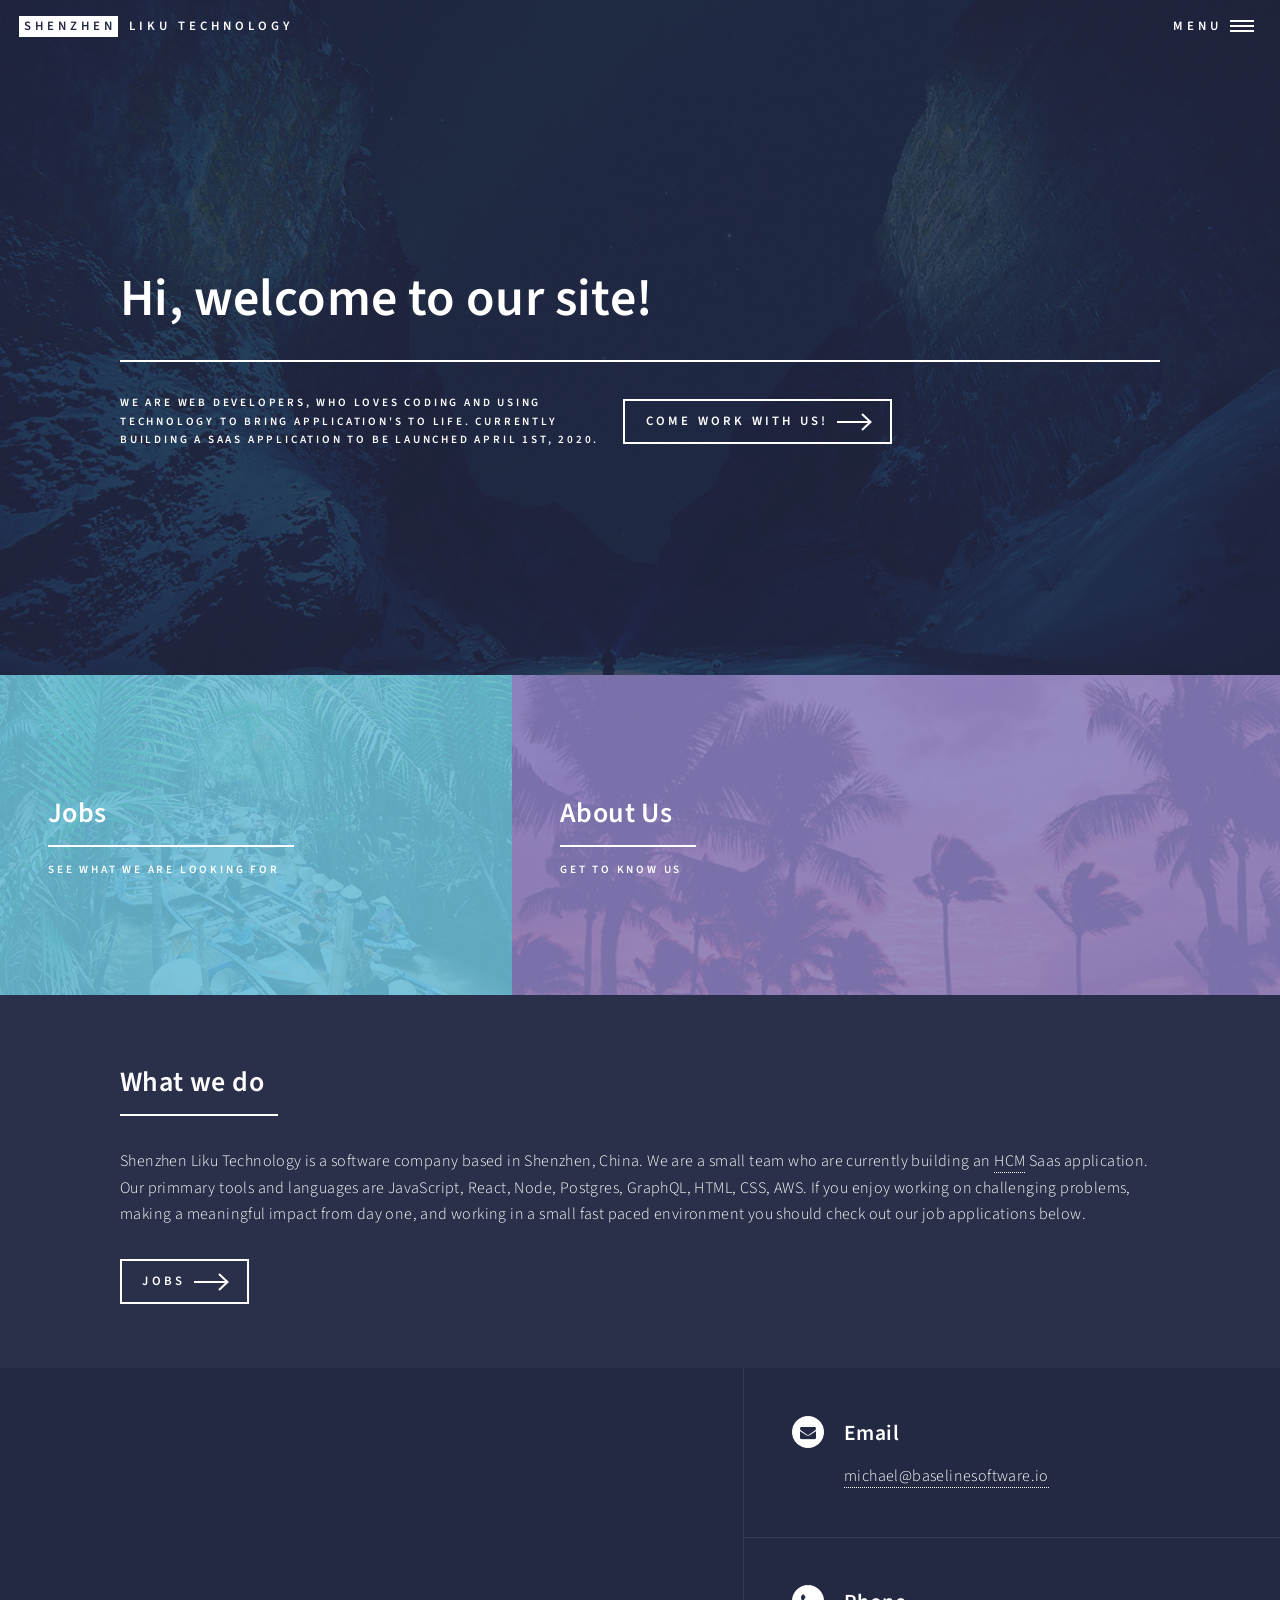
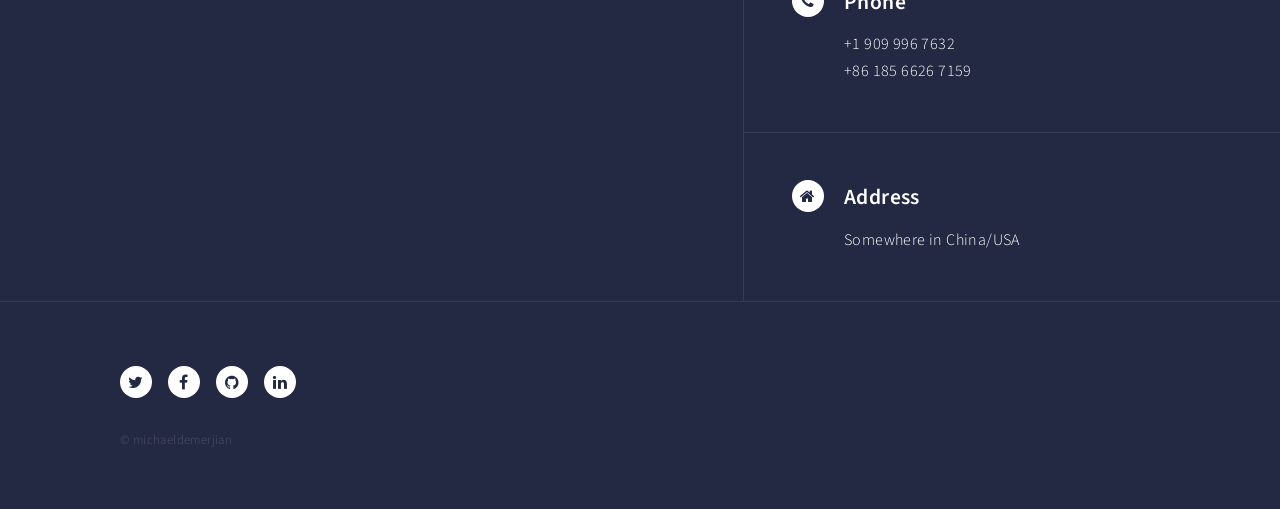
==== index.html @ 2e3cf7ba "Deploy shenzhenliku/shenzhenliku.github.io to github.com/shenzhenliku/shenzhenliku.github.io.git:mas" ====
<!DOCTYPE html><html><head><meta charSet="utf-8"/><meta http-equiv="x-ua-compatible" content="ie=edge"/><meta name="viewport" content="width=device-width, initial-scale=1, shrink-to-fit=no"/><style data-href="/styles.9b3a4335ab50cd2e31ec.css">@import url(https://fonts.googleapis.com/css?family=Source+Sans+Pro:300,300italic,600,600italic);
/*!
 *  Font Awesome 4.7.0 by @davegandy - http://fontawesome.io - @fontawesome
 *  License - http://fontawesome.io/license (Font: SIL OFL 1.1, CSS: MIT License)
 */@font-face{font-family:FontAwesome;src:url(/static/fontawesome-webfont-674f50d287a8c48dc19ba404d20fe713.eot);src:url(/static/fontawesome-webfont-674f50d287a8c48dc19ba404d20fe713.eot?#iefix&v=4.7.0) format("embedded-opentype"),url(/static/fontawesome-webfont-af7ae505a9eed503f8b8e6982036873e.woff2) format("woff2"),url(/static/fontawesome-webfont-fee66e712a8a08eef5805a46892932ad.woff) format("woff"),url(/static/fontawesome-webfont-b06871f281fee6b241d60582ae9369b9.ttf) format("truetype"),url(/static/fontawesome-webfont-912ec66d7572ff821749319396470bde.svg#fontawesomeregular) format("svg");font-weight:400;font-style:normal}.fa{display:inline-block;font:normal normal normal 14px/1 FontAwesome;font-size:inherit;text-rendering:auto;-webkit-font-smoothing:antialiased;-moz-osx-font-smoothing:grayscale}.fa-lg{font-size:1.33333333em;line-height:.75em;vertical-align:-15%}.fa-2x{font-size:2em}.fa-3x{font-size:3em}.fa-4x{font-size:4em}.fa-5x{font-size:5em}.fa-fw{width:1.28571429em;text-align:center}.fa-ul{padding-left:0;margin-left:2.14285714em;list-style-type:none}.fa-ul>li{position:relative}.fa-li{position:absolute;left:-2.14285714em;width:2.14285714em;top:.14285714em;text-align:center}.fa-li.fa-lg{left:-1.85714286em}.fa-border{padding:.2em .25em .15em;border:.08em solid #eee;border-radius:.1em}.fa-pull-left{float:left}.fa-pull-right{float:right}.fa.fa-pull-left{margin-right:.3em}.fa.fa-pull-right{margin-left:.3em}.pull-right{float:right}.pull-left{float:left}.fa.pull-left{margin-right:.3em}.fa.pull-right{margin-left:.3em}.fa-spin{-webkit-animation:fa-spin 2s linear infinite;animation:fa-spin 2s linear infinite}.fa-pulse{-webkit-animation:fa-spin 1s steps(8) infinite;animation:fa-spin 1s steps(8) infinite}@-webkit-keyframes fa-spin{0%{-webkit-transform:rotate(0deg);transform:rotate(0deg)}to{-webkit-transform:rotate(359deg);transform:rotate(359deg)}}@keyframes fa-spin{0%{-webkit-transform:rotate(0deg);transform:rotate(0deg)}to{-webkit-transform:rotate(359deg);transform:rotate(359deg)}}.fa-rotate-90{-ms-filter:"progid:DXImageTransform.Microsoft.BasicImage(rotation=1)";-webkit-transform:rotate(90deg);transform:rotate(90deg)}.fa-rotate-180{-ms-filter:"progid:DXImageTransform.Microsoft.BasicImage(rotation=2)";-webkit-transform:rotate(180deg);transform:rotate(180deg)}.fa-rotate-270{-ms-filter:"progid:DXImageTransform.Microsoft.BasicImage(rotation=3)";-webkit-transform:rotate(270deg);transform:rotate(270deg)}.fa-flip-horizontal{-ms-filter:"progid:DXImageTransform.Microsoft.BasicImage(rotation=0, mirror=1)";-webkit-transform:scaleX(-1);transform:scaleX(-1)}.fa-flip-vertical{-ms-filter:"progid:DXImageTransform.Microsoft.BasicImage(rotation=2, mirror=1)";-webkit-transform:scaleY(-1);transform:scaleY(-1)}:root .fa-flip-horizontal,:root .fa-flip-vertical,:root .fa-rotate-90,:root .fa-rotate-180,:root .fa-rotate-270{-webkit-filter:none;filter:none}.fa-stack{position:relative;display:inline-block;width:2em;height:2em;line-height:2em;vertical-align:middle}.fa-stack-1x,.fa-stack-2x{position:absolute;left:0;width:100%;text-align:center}.fa-stack-1x{line-height:inherit}.fa-stack-2x{font-size:2em}.fa-inverse{color:#fff}.fa-glass:before{content:"\F000"}.fa-music:before{content:"\F001"}.fa-search:before{content:"\F002"}.fa-envelope-o:before{content:"\F003"}.fa-heart:before{content:"\F004"}.fa-star:before{content:"\F005"}.fa-star-o:before{content:"\F006"}.fa-user:before{content:"\F007"}.fa-film:before{content:"\F008"}.fa-th-large:before{content:"\F009"}.fa-th:before{content:"\F00A"}.fa-th-list:before{content:"\F00B"}.fa-check:before{content:"\F00C"}.fa-close:before,.fa-remove:before,.fa-times:before{content:"\F00D"}.fa-search-plus:before{content:"\F00E"}.fa-search-minus:before{content:"\F010"}.fa-power-off:before{content:"\F011"}.fa-signal:before{content:"\F012"}.fa-cog:before,.fa-gear:before{content:"\F013"}.fa-trash-o:before{content:"\F014"}.fa-home:before{content:"\F015"}.fa-file-o:before{content:"\F016"}.fa-clock-o:before{content:"\F017"}.fa-road:before{content:"\F018"}.fa-download:before{content:"\F019"}.fa-arrow-circle-o-down:before{content:"\F01A"}.fa-arrow-circle-o-up:before{content:"\F01B"}.fa-inbox:before{content:"\F01C"}.fa-play-circle-o:before{content:"\F01D"}.fa-repeat:before,.fa-rotate-right:before{content:"\F01E"}.fa-refresh:before{content:"\F021"}.fa-list-alt:before{content:"\F022"}.fa-lock:before{content:"\F023"}.fa-flag:before{content:"\F024"}.fa-headphones:before{content:"\F025"}.fa-volume-off:before{content:"\F026"}.fa-volume-down:before{content:"\F027"}.fa-volume-up:before{content:"\F028"}.fa-qrcode:before{content:"\F029"}.fa-barcode:before{content:"\F02A"}.fa-tag:before{content:"\F02B"}.fa-tags:before{content:"\F02C"}.fa-book:before{content:"\F02D"}.fa-bookmark:before{content:"\F02E"}.fa-print:before{content:"\F02F"}.fa-camera:before{content:"\F030"}.fa-font:before{content:"\F031"}.fa-bold:before{content:"\F032"}.fa-italic:before{content:"\F033"}.fa-text-height:before{content:"\F034"}.fa-text-width:before{content:"\F035"}.fa-align-left:before{content:"\F036"}.fa-align-center:before{content:"\F037"}.fa-align-right:before{content:"\F038"}.fa-align-justify:before{content:"\F039"}.fa-list:before{content:"\F03A"}.fa-dedent:before,.fa-outdent:before{content:"\F03B"}.fa-indent:before{content:"\F03C"}.fa-video-camera:before{content:"\F03D"}.fa-image:before,.fa-photo:before,.fa-picture-o:before{content:"\F03E"}.fa-pencil:before{content:"\F040"}.fa-map-marker:before{content:"\F041"}.fa-adjust:before{content:"\F042"}.fa-tint:before{content:"\F043"}.fa-edit:before,.fa-pencil-square-o:before{content:"\F044"}.fa-share-square-o:before{content:"\F045"}.fa-check-square-o:before{content:"\F046"}.fa-arrows:before{content:"\F047"}.fa-step-backward:before{content:"\F048"}.fa-fast-backward:before{content:"\F049"}.fa-backward:before{content:"\F04A"}.fa-play:before{content:"\F04B"}.fa-pause:before{content:"\F04C"}.fa-stop:before{content:"\F04D"}.fa-forward:before{content:"\F04E"}.fa-fast-forward:before{content:"\F050"}.fa-step-forward:before{content:"\F051"}.fa-eject:before{content:"\F052"}.fa-chevron-left:before{content:"\F053"}.fa-chevron-right:before{content:"\F054"}.fa-plus-circle:before{content:"\F055"}.fa-minus-circle:before{content:"\F056"}.fa-times-circle:before{content:"\F057"}.fa-check-circle:before{content:"\F058"}.fa-question-circle:before{content:"\F059"}.fa-info-circle:before{content:"\F05A"}.fa-crosshairs:before{content:"\F05B"}.fa-times-circle-o:before{content:"\F05C"}.fa-check-circle-o:before{content:"\F05D"}.fa-ban:before{content:"\F05E"}.fa-arrow-left:before{content:"\F060"}.fa-arrow-right:before{content:"\F061"}.fa-arrow-up:before{content:"\F062"}.fa-arrow-down:before{content:"\F063"}.fa-mail-forward:before,.fa-share:before{content:"\F064"}.fa-expand:before{content:"\F065"}.fa-compress:before{content:"\F066"}.fa-plus:before{content:"\F067"}.fa-minus:before{content:"\F068"}.fa-asterisk:before{content:"\F069"}.fa-exclamation-circle:before{content:"\F06A"}.fa-gift:before{content:"\F06B"}.fa-leaf:before{content:"\F06C"}.fa-fire:before{content:"\F06D"}.fa-eye:before{content:"\F06E"}.fa-eye-slash:before{content:"\F070"}.fa-exclamation-triangle:before,.fa-warning:before{content:"\F071"}.fa-plane:before{content:"\F072"}.fa-calendar:before{content:"\F073"}.fa-random:before{content:"\F074"}.fa-comment:before{content:"\F075"}.fa-magnet:before{content:"\F076"}.fa-chevron-up:before{content:"\F077"}.fa-chevron-down:before{content:"\F078"}.fa-retweet:before{content:"\F079"}.fa-shopping-cart:before{content:"\F07A"}.fa-folder:before{content:"\F07B"}.fa-folder-open:before{content:"\F07C"}.fa-arrows-v:before{content:"\F07D"}.fa-arrows-h:before{content:"\F07E"}.fa-bar-chart-o:before,.fa-bar-chart:before{content:"\F080"}.fa-twitter-square:before{content:"\F081"}.fa-facebook-square:before{content:"\F082"}.fa-camera-retro:before{content:"\F083"}.fa-key:before{content:"\F084"}.fa-cogs:before,.fa-gears:before{content:"\F085"}.fa-comments:before{content:"\F086"}.fa-thumbs-o-up:before{content:"\F087"}.fa-thumbs-o-down:before{content:"\F088"}.fa-star-half:before{content:"\F089"}.fa-heart-o:before{content:"\F08A"}.fa-sign-out:before{content:"\F08B"}.fa-linkedin-square:before{content:"\F08C"}.fa-thumb-tack:before{content:"\F08D"}.fa-external-link:before{content:"\F08E"}.fa-sign-in:before{content:"\F090"}.fa-trophy:before{content:"\F091"}.fa-github-square:before{content:"\F092"}.fa-upload:before{content:"\F093"}.fa-lemon-o:before{content:"\F094"}.fa-phone:before{content:"\F095"}.fa-square-o:before{content:"\F096"}.fa-bookmark-o:before{content:"\F097"}.fa-phone-square:before{content:"\F098"}.fa-twitter:before{content:"\F099"}.fa-facebook-f:before,.fa-facebook:before{content:"\F09A"}.fa-github:before{content:"\F09B"}.fa-unlock:before{content:"\F09C"}.fa-credit-card:before{content:"\F09D"}.fa-feed:before,.fa-rss:before{content:"\F09E"}.fa-hdd-o:before{content:"\F0A0"}.fa-bullhorn:before{content:"\F0A1"}.fa-bell:before{content:"\F0F3"}.fa-certificate:before{content:"\F0A3"}.fa-hand-o-right:before{content:"\F0A4"}.fa-hand-o-left:before{content:"\F0A5"}.fa-hand-o-up:before{content:"\F0A6"}.fa-hand-o-down:before{content:"\F0A7"}.fa-arrow-circle-left:before{content:"\F0A8"}.fa-arrow-circle-right:before{content:"\F0A9"}.fa-arrow-circle-up:before{content:"\F0AA"}.fa-arrow-circle-down:before{content:"\F0AB"}.fa-globe:before{content:"\F0AC"}.fa-wrench:before{content:"\F0AD"}.fa-tasks:before{content:"\F0AE"}.fa-filter:before{content:"\F0B0"}.fa-briefcase:before{content:"\F0B1"}.fa-arrows-alt:before{content:"\F0B2"}.fa-group:before,.fa-users:before{content:"\F0C0"}.fa-chain:before,.fa-link:before{content:"\F0C1"}.fa-cloud:before{content:"\F0C2"}.fa-flask:before{content:"\F0C3"}.fa-cut:before,.fa-scissors:before{content:"\F0C4"}.fa-copy:before,.fa-files-o:before{content:"\F0C5"}.fa-paperclip:before{content:"\F0C6"}.fa-floppy-o:before,.fa-save:before{content:"\F0C7"}.fa-square:before{content:"\F0C8"}.fa-bars:before,.fa-navicon:before,.fa-reorder:before{content:"\F0C9"}.fa-list-ul:before{content:"\F0CA"}.fa-list-ol:before{content:"\F0CB"}.fa-strikethrough:before{content:"\F0CC"}.fa-underline:before{content:"\F0CD"}.fa-table:before{content:"\F0CE"}.fa-magic:before{content:"\F0D0"}.fa-truck:before{content:"\F0D1"}.fa-pinterest:before{content:"\F0D2"}.fa-pinterest-square:before{content:"\F0D3"}.fa-google-plus-square:before{content:"\F0D4"}.fa-google-plus:before{content:"\F0D5"}.fa-money:before{content:"\F0D6"}.fa-caret-down:before{content:"\F0D7"}.fa-caret-up:before{content:"\F0D8"}.fa-caret-left:before{content:"\F0D9"}.fa-caret-right:before{content:"\F0DA"}.fa-columns:before{content:"\F0DB"}.fa-sort:before,.fa-unsorted:before{content:"\F0DC"}.fa-sort-desc:before,.fa-sort-down:before{content:"\F0DD"}.fa-sort-asc:before,.fa-sort-up:before{content:"\F0DE"}.fa-envelope:before{content:"\F0E0"}.fa-linkedin:before{content:"\F0E1"}.fa-rotate-left:before,.fa-undo:before{content:"\F0E2"}.fa-gavel:before,.fa-legal:before{content:"\F0E3"}.fa-dashboard:before,.fa-tachometer:before{content:"\F0E4"}.fa-comment-o:before{content:"\F0E5"}.fa-comments-o:before{content:"\F0E6"}.fa-bolt:before,.fa-flash:before{content:"\F0E7"}.fa-sitemap:before{content:"\F0E8"}.fa-umbrella:before{content:"\F0E9"}.fa-clipboard:before,.fa-paste:before{content:"\F0EA"}.fa-lightbulb-o:before{content:"\F0EB"}.fa-exchange:before{content:"\F0EC"}.fa-cloud-download:before{content:"\F0ED"}.fa-cloud-upload:before{content:"\F0EE"}.fa-user-md:before{content:"\F0F0"}.fa-stethoscope:before{content:"\F0F1"}.fa-suitcase:before{content:"\F0F2"}.fa-bell-o:before{content:"\F0A2"}.fa-coffee:before{content:"\F0F4"}.fa-cutlery:before{content:"\F0F5"}.fa-file-text-o:before{content:"\F0F6"}.fa-building-o:before{content:"\F0F7"}.fa-hospital-o:before{content:"\F0F8"}.fa-ambulance:before{content:"\F0F9"}.fa-medkit:before{content:"\F0FA"}.fa-fighter-jet:before{content:"\F0FB"}.fa-beer:before{content:"\F0FC"}.fa-h-square:before{content:"\F0FD"}.fa-plus-square:before{content:"\F0FE"}.fa-angle-double-left:before{content:"\F100"}.fa-angle-double-right:before{content:"\F101"}.fa-angle-double-up:before{content:"\F102"}.fa-angle-double-down:before{content:"\F103"}.fa-angle-left:before{content:"\F104"}.fa-angle-right:before{content:"\F105"}.fa-angle-up:before{content:"\F106"}.fa-angle-down:before{content:"\F107"}.fa-desktop:before{content:"\F108"}.fa-laptop:before{content:"\F109"}.fa-tablet:before{content:"\F10A"}.fa-mobile-phone:before,.fa-mobile:before{content:"\F10B"}.fa-circle-o:before{content:"\F10C"}.fa-quote-left:before{content:"\F10D"}.fa-quote-right:before{content:"\F10E"}.fa-spinner:before{content:"\F110"}.fa-circle:before{content:"\F111"}.fa-mail-reply:before,.fa-reply:before{content:"\F112"}.fa-github-alt:before{content:"\F113"}.fa-folder-o:before{content:"\F114"}.fa-folder-open-o:before{content:"\F115"}.fa-smile-o:before{content:"\F118"}.fa-frown-o:before{content:"\F119"}.fa-meh-o:before{content:"\F11A"}.fa-gamepad:before{content:"\F11B"}.fa-keyboard-o:before{content:"\F11C"}.fa-flag-o:before{content:"\F11D"}.fa-flag-checkered:before{content:"\F11E"}.fa-terminal:before{content:"\F120"}.fa-code:before{content:"\F121"}.fa-mail-reply-all:before,.fa-reply-all:before{content:"\F122"}.fa-star-half-empty:before,.fa-star-half-full:before,.fa-star-half-o:before{content:"\F123"}.fa-location-arrow:before{content:"\F124"}.fa-crop:before{content:"\F125"}.fa-code-fork:before{content:"\F126"}.fa-chain-broken:before,.fa-unlink:before{content:"\F127"}.fa-question:before{content:"\F128"}.fa-info:before{content:"\F129"}.fa-exclamation:before{content:"\F12A"}.fa-superscript:before{content:"\F12B"}.fa-subscript:before{content:"\F12C"}.fa-eraser:before{content:"\F12D"}.fa-puzzle-piece:before{content:"\F12E"}.fa-microphone:before{content:"\F130"}.fa-microphone-slash:before{content:"\F131"}.fa-shield:before{content:"\F132"}.fa-calendar-o:before{content:"\F133"}.fa-fire-extinguisher:before{content:"\F134"}.fa-rocket:before{content:"\F135"}.fa-maxcdn:before{content:"\F136"}.fa-chevron-circle-left:before{content:"\F137"}.fa-chevron-circle-right:before{content:"\F138"}.fa-chevron-circle-up:before{content:"\F139"}.fa-chevron-circle-down:before{content:"\F13A"}.fa-html5:before{content:"\F13B"}.fa-css3:before{content:"\F13C"}.fa-anchor:before{content:"\F13D"}.fa-unlock-alt:before{content:"\F13E"}.fa-bullseye:before{content:"\F140"}.fa-ellipsis-h:before{content:"\F141"}.fa-ellipsis-v:before{content:"\F142"}.fa-rss-square:before{content:"\F143"}.fa-play-circle:before{content:"\F144"}.fa-ticket:before{content:"\F145"}.fa-minus-square:before{content:"\F146"}.fa-minus-square-o:before{content:"\F147"}.fa-level-up:before{content:"\F148"}.fa-level-down:before{content:"\F149"}.fa-check-square:before{content:"\F14A"}.fa-pencil-square:before{content:"\F14B"}.fa-external-link-square:before{content:"\F14C"}.fa-share-square:before{content:"\F14D"}.fa-compass:before{content:"\F14E"}.fa-caret-square-o-down:before,.fa-toggle-down:before{content:"\F150"}.fa-caret-square-o-up:before,.fa-toggle-up:before{content:"\F151"}.fa-caret-square-o-right:before,.fa-toggle-right:before{content:"\F152"}.fa-eur:before,.fa-euro:before{content:"\F153"}.fa-gbp:before{content:"\F154"}.fa-dollar:before,.fa-usd:before{content:"\F155"}.fa-inr:before,.fa-rupee:before{content:"\F156"}.fa-cny:before,.fa-jpy:before,.fa-rmb:before,.fa-yen:before{content:"\F157"}.fa-rouble:before,.fa-rub:before,.fa-ruble:before{content:"\F158"}.fa-krw:before,.fa-won:before{content:"\F159"}.fa-bitcoin:before,.fa-btc:before{content:"\F15A"}.fa-file:before{content:"\F15B"}.fa-file-text:before{content:"\F15C"}.fa-sort-alpha-asc:before{content:"\F15D"}.fa-sort-alpha-desc:before{content:"\F15E"}.fa-sort-amount-asc:before{content:"\F160"}.fa-sort-amount-desc:before{content:"\F161"}.fa-sort-numeric-asc:before{content:"\F162"}.fa-sort-numeric-desc:before{content:"\F163"}.fa-thumbs-up:before{content:"\F164"}.fa-thumbs-down:before{content:"\F165"}.fa-youtube-square:before{content:"\F166"}.fa-youtube:before{content:"\F167"}.fa-xing:before{content:"\F168"}.fa-xing-square:before{content:"\F169"}.fa-youtube-play:before{content:"\F16A"}.fa-dropbox:before{content:"\F16B"}.fa-stack-overflow:before{content:"\F16C"}.fa-instagram:before{content:"\F16D"}.fa-flickr:before{content:"\F16E"}.fa-adn:before{content:"\F170"}.fa-bitbucket:before{content:"\F171"}.fa-bitbucket-square:before{content:"\F172"}.fa-tumblr:before{content:"\F173"}.fa-tumblr-square:before{content:"\F174"}.fa-long-arrow-down:before{content:"\F175"}.fa-long-arrow-up:before{content:"\F176"}.fa-long-arrow-left:before{content:"\F177"}.fa-long-arrow-right:before{content:"\F178"}.fa-apple:before{content:"\F179"}.fa-windows:before{content:"\F17A"}.fa-android:before{content:"\F17B"}.fa-linux:before{content:"\F17C"}.fa-dribbble:before{content:"\F17D"}.fa-skype:before{content:"\F17E"}.fa-foursquare:before{content:"\F180"}.fa-trello:before{content:"\F181"}.fa-female:before{content:"\F182"}.fa-male:before{content:"\F183"}.fa-gittip:before,.fa-gratipay:before{content:"\F184"}.fa-sun-o:before{content:"\F185"}.fa-moon-o:before{content:"\F186"}.fa-archive:before{content:"\F187"}.fa-bug:before{content:"\F188"}.fa-vk:before{content:"\F189"}.fa-weibo:before{content:"\F18A"}.fa-renren:before{content:"\F18B"}.fa-pagelines:before{content:"\F18C"}.fa-stack-exchange:before{content:"\F18D"}.fa-arrow-circle-o-right:before{content:"\F18E"}.fa-arrow-circle-o-left:before{content:"\F190"}.fa-caret-square-o-left:before,.fa-toggle-left:before{content:"\F191"}.fa-dot-circle-o:before{content:"\F192"}.fa-wheelchair:before{content:"\F193"}.fa-vimeo-square:before{content:"\F194"}.fa-try:before,.fa-turkish-lira:before{content:"\F195"}.fa-plus-square-o:before{content:"\F196"}.fa-space-shuttle:before{content:"\F197"}.fa-slack:before{content:"\F198"}.fa-envelope-square:before{content:"\F199"}.fa-wordpress:before{content:"\F19A"}.fa-openid:before{content:"\F19B"}.fa-bank:before,.fa-institution:before,.fa-university:before{content:"\F19C"}.fa-graduation-cap:before,.fa-mortar-board:before{content:"\F19D"}.fa-yahoo:before{content:"\F19E"}.fa-google:before{content:"\F1A0"}.fa-reddit:before{content:"\F1A1"}.fa-reddit-square:before{content:"\F1A2"}.fa-stumbleupon-circle:before{content:"\F1A3"}.fa-stumbleupon:before{content:"\F1A4"}.fa-delicious:before{content:"\F1A5"}.fa-digg:before{content:"\F1A6"}.fa-pied-piper-pp:before{content:"\F1A7"}.fa-pied-piper-alt:before{content:"\F1A8"}.fa-drupal:before{content:"\F1A9"}.fa-joomla:before{content:"\F1AA"}.fa-language:before{content:"\F1AB"}.fa-fax:before{content:"\F1AC"}.fa-building:before{content:"\F1AD"}.fa-child:before{content:"\F1AE"}.fa-paw:before{content:"\F1B0"}.fa-spoon:before{content:"\F1B1"}.fa-cube:before{content:"\F1B2"}.fa-cubes:before{content:"\F1B3"}.fa-behance:before{content:"\F1B4"}.fa-behance-square:before{content:"\F1B5"}.fa-steam:before{content:"\F1B6"}.fa-steam-square:before{content:"\F1B7"}.fa-recycle:before{content:"\F1B8"}.fa-automobile:before,.fa-car:before{content:"\F1B9"}.fa-cab:before,.fa-taxi:before{content:"\F1BA"}.fa-tree:before{content:"\F1BB"}.fa-spotify:before{content:"\F1BC"}.fa-deviantart:before{content:"\F1BD"}.fa-soundcloud:before{content:"\F1BE"}.fa-database:before{content:"\F1C0"}.fa-file-pdf-o:before{content:"\F1C1"}.fa-file-word-o:before{content:"\F1C2"}.fa-file-excel-o:before{content:"\F1C3"}.fa-file-powerpoint-o:before{content:"\F1C4"}.fa-file-image-o:before,.fa-file-photo-o:before,.fa-file-picture-o:before{content:"\F1C5"}.fa-file-archive-o:before,.fa-file-zip-o:before{content:"\F1C6"}.fa-file-audio-o:before,.fa-file-sound-o:before{content:"\F1C7"}.fa-file-movie-o:before,.fa-file-video-o:before{content:"\F1C8"}.fa-file-code-o:before{content:"\F1C9"}.fa-vine:before{content:"\F1CA"}.fa-codepen:before{content:"\F1CB"}.fa-jsfiddle:before{content:"\F1CC"}.fa-life-bouy:before,.fa-life-buoy:before,.fa-life-ring:before,.fa-life-saver:before,.fa-support:before{content:"\F1CD"}.fa-circle-o-notch:before{content:"\F1CE"}.fa-ra:before,.fa-rebel:before,.fa-resistance:before{content:"\F1D0"}.fa-empire:before,.fa-ge:before{content:"\F1D1"}.fa-git-square:before{content:"\F1D2"}.fa-git:before{content:"\F1D3"}.fa-hacker-news:before,.fa-y-combinator-square:before,.fa-yc-square:before{content:"\F1D4"}.fa-tencent-weibo:before{content:"\F1D5"}.fa-qq:before{content:"\F1D6"}.fa-wechat:before,.fa-weixin:before{content:"\F1D7"}.fa-paper-plane:before,.fa-send:before{content:"\F1D8"}.fa-paper-plane-o:before,.fa-send-o:before{content:"\F1D9"}.fa-history:before{content:"\F1DA"}.fa-circle-thin:before{content:"\F1DB"}.fa-header:before{content:"\F1DC"}.fa-paragraph:before{content:"\F1DD"}.fa-sliders:before{content:"\F1DE"}.fa-share-alt:before{content:"\F1E0"}.fa-share-alt-square:before{content:"\F1E1"}.fa-bomb:before{content:"\F1E2"}.fa-futbol-o:before,.fa-soccer-ball-o:before{content:"\F1E3"}.fa-tty:before{content:"\F1E4"}.fa-binoculars:before{content:"\F1E5"}.fa-plug:before{content:"\F1E6"}.fa-slideshare:before{content:"\F1E7"}.fa-twitch:before{content:"\F1E8"}.fa-yelp:before{content:"\F1E9"}.fa-newspaper-o:before{content:"\F1EA"}.fa-wifi:before{content:"\F1EB"}.fa-calculator:before{content:"\F1EC"}.fa-paypal:before{content:"\F1ED"}.fa-google-wallet:before{content:"\F1EE"}.fa-cc-visa:before{content:"\F1F0"}.fa-cc-mastercard:before{content:"\F1F1"}.fa-cc-discover:before{content:"\F1F2"}.fa-cc-amex:before{content:"\F1F3"}.fa-cc-paypal:before{content:"\F1F4"}.fa-cc-stripe:before{content:"\F1F5"}.fa-bell-slash:before{content:"\F1F6"}.fa-bell-slash-o:before{content:"\F1F7"}.fa-trash:before{content:"\F1F8"}.fa-copyright:before{content:"\F1F9"}.fa-at:before{content:"\F1FA"}.fa-eyedropper:before{content:"\F1FB"}.fa-paint-brush:before{content:"\F1FC"}.fa-birthday-cake:before{content:"\F1FD"}.fa-area-chart:before{content:"\F1FE"}.fa-pie-chart:before{content:"\F200"}.fa-line-chart:before{content:"\F201"}.fa-lastfm:before{content:"\F202"}.fa-lastfm-square:before{content:"\F203"}.fa-toggle-off:before{content:"\F204"}.fa-toggle-on:before{content:"\F205"}.fa-bicycle:before{content:"\F206"}.fa-bus:before{content:"\F207"}.fa-ioxhost:before{content:"\F208"}.fa-angellist:before{content:"\F209"}.fa-cc:before{content:"\F20A"}.fa-ils:before,.fa-shekel:before,.fa-sheqel:before{content:"\F20B"}.fa-meanpath:before{content:"\F20C"}.fa-buysellads:before{content:"\F20D"}.fa-connectdevelop:before{content:"\F20E"}.fa-dashcube:before{content:"\F210"}.fa-forumbee:before{content:"\F211"}.fa-leanpub:before{content:"\F212"}.fa-sellsy:before{content:"\F213"}.fa-shirtsinbulk:before{content:"\F214"}.fa-simplybuilt:before{content:"\F215"}.fa-skyatlas:before{content:"\F216"}.fa-cart-plus:before{content:"\F217"}.fa-cart-arrow-down:before{content:"\F218"}.fa-diamond:before{content:"\F219"}.fa-ship:before{content:"\F21A"}.fa-user-secret:before{content:"\F21B"}.fa-motorcycle:before{content:"\F21C"}.fa-street-view:before{content:"\F21D"}.fa-heartbeat:before{content:"\F21E"}.fa-venus:before{content:"\F221"}.fa-mars:before{content:"\F222"}.fa-mercury:before{content:"\F223"}.fa-intersex:before,.fa-transgender:before{content:"\F224"}.fa-transgender-alt:before{content:"\F225"}.fa-venus-double:before{content:"\F226"}.fa-mars-double:before{content:"\F227"}.fa-venus-mars:before{content:"\F228"}.fa-mars-stroke:before{content:"\F229"}.fa-mars-stroke-v:before{content:"\F22A"}.fa-mars-stroke-h:before{content:"\F22B"}.fa-neuter:before{content:"\F22C"}.fa-genderless:before{content:"\F22D"}.fa-facebook-official:before{content:"\F230"}.fa-pinterest-p:before{content:"\F231"}.fa-whatsapp:before{content:"\F232"}.fa-server:before{content:"\F233"}.fa-user-plus:before{content:"\F234"}.fa-user-times:before{content:"\F235"}.fa-bed:before,.fa-hotel:before{content:"\F236"}.fa-viacoin:before{content:"\F237"}.fa-train:before{content:"\F238"}.fa-subway:before{content:"\F239"}.fa-medium:before{content:"\F23A"}.fa-y-combinator:before,.fa-yc:before{content:"\F23B"}.fa-optin-monster:before{content:"\F23C"}.fa-opencart:before{content:"\F23D"}.fa-expeditedssl:before{content:"\F23E"}.fa-battery-4:before,.fa-battery-full:before,.fa-battery:before{content:"\F240"}.fa-battery-3:before,.fa-battery-three-quarters:before{content:"\F241"}.fa-battery-2:before,.fa-battery-half:before{content:"\F242"}.fa-battery-1:before,.fa-battery-quarter:before{content:"\F243"}.fa-battery-0:before,.fa-battery-empty:before{content:"\F244"}.fa-mouse-pointer:before{content:"\F245"}.fa-i-cursor:before{content:"\F246"}.fa-object-group:before{content:"\F247"}.fa-object-ungroup:before{content:"\F248"}.fa-sticky-note:before{content:"\F249"}.fa-sticky-note-o:before{content:"\F24A"}.fa-cc-jcb:before{content:"\F24B"}.fa-cc-diners-club:before{content:"\F24C"}.fa-clone:before{content:"\F24D"}.fa-balance-scale:before{content:"\F24E"}.fa-hourglass-o:before{content:"\F250"}.fa-hourglass-1:before,.fa-hourglass-start:before{content:"\F251"}.fa-hourglass-2:before,.fa-hourglass-half:before{content:"\F252"}.fa-hourglass-3:before,.fa-hourglass-end:before{content:"\F253"}.fa-hourglass:before{content:"\F254"}.fa-hand-grab-o:before,.fa-hand-rock-o:before{content:"\F255"}.fa-hand-paper-o:before,.fa-hand-stop-o:before{content:"\F256"}.fa-hand-scissors-o:before{content:"\F257"}.fa-hand-lizard-o:before{content:"\F258"}.fa-hand-spock-o:before{content:"\F259"}.fa-hand-pointer-o:before{content:"\F25A"}.fa-hand-peace-o:before{content:"\F25B"}.fa-trademark:before{content:"\F25C"}.fa-registered:before{content:"\F25D"}.fa-creative-commons:before{content:"\F25E"}.fa-gg:before{content:"\F260"}.fa-gg-circle:before{content:"\F261"}.fa-tripadvisor:before{content:"\F262"}.fa-odnoklassniki:before{content:"\F263"}.fa-odnoklassniki-square:before{content:"\F264"}.fa-get-pocket:before{content:"\F265"}.fa-wikipedia-w:before{content:"\F266"}.fa-safari:before{content:"\F267"}.fa-chrome:before{content:"\F268"}.fa-firefox:before{content:"\F269"}.fa-opera:before{content:"\F26A"}.fa-internet-explorer:before{content:"\F26B"}.fa-television:before,.fa-tv:before{content:"\F26C"}.fa-contao:before{content:"\F26D"}.fa-500px:before{content:"\F26E"}.fa-amazon:before{content:"\F270"}.fa-calendar-plus-o:before{content:"\F271"}.fa-calendar-minus-o:before{content:"\F272"}.fa-calendar-times-o:before{content:"\F273"}.fa-calendar-check-o:before{content:"\F274"}.fa-industry:before{content:"\F275"}.fa-map-pin:before{content:"\F276"}.fa-map-signs:before{content:"\F277"}.fa-map-o:before{content:"\F278"}.fa-map:before{content:"\F279"}.fa-commenting:before{content:"\F27A"}.fa-commenting-o:before{content:"\F27B"}.fa-houzz:before{content:"\F27C"}.fa-vimeo:before{content:"\F27D"}.fa-black-tie:before{content:"\F27E"}.fa-fonticons:before{content:"\F280"}.fa-reddit-alien:before{content:"\F281"}.fa-edge:before{content:"\F282"}.fa-credit-card-alt:before{content:"\F283"}.fa-codiepie:before{content:"\F284"}.fa-modx:before{content:"\F285"}.fa-fort-awesome:before{content:"\F286"}.fa-usb:before{content:"\F287"}.fa-product-hunt:before{content:"\F288"}.fa-mixcloud:before{content:"\F289"}.fa-scribd:before{content:"\F28A"}.fa-pause-circle:before{content:"\F28B"}.fa-pause-circle-o:before{content:"\F28C"}.fa-stop-circle:before{content:"\F28D"}.fa-stop-circle-o:before{content:"\F28E"}.fa-shopping-bag:before{content:"\F290"}.fa-shopping-basket:before{content:"\F291"}.fa-hashtag:before{content:"\F292"}.fa-bluetooth:before{content:"\F293"}.fa-bluetooth-b:before{content:"\F294"}.fa-percent:before{content:"\F295"}.fa-gitlab:before{content:"\F296"}.fa-wpbeginner:before{content:"\F297"}.fa-wpforms:before{content:"\F298"}.fa-envira:before{content:"\F299"}.fa-universal-access:before{content:"\F29A"}.fa-wheelchair-alt:before{content:"\F29B"}.fa-question-circle-o:before{content:"\F29C"}.fa-blind:before{content:"\F29D"}.fa-audio-description:before{content:"\F29E"}.fa-volume-control-phone:before{content:"\F2A0"}.fa-braille:before{content:"\F2A1"}.fa-assistive-listening-systems:before{content:"\F2A2"}.fa-american-sign-language-interpreting:before,.fa-asl-interpreting:before{content:"\F2A3"}.fa-deaf:before,.fa-deafness:before,.fa-hard-of-hearing:before{content:"\F2A4"}.fa-glide:before{content:"\F2A5"}.fa-glide-g:before{content:"\F2A6"}.fa-sign-language:before,.fa-signing:before{content:"\F2A7"}.fa-low-vision:before{content:"\F2A8"}.fa-viadeo:before{content:"\F2A9"}.fa-viadeo-square:before{content:"\F2AA"}.fa-snapchat:before{content:"\F2AB"}.fa-snapchat-ghost:before{content:"\F2AC"}.fa-snapchat-square:before{content:"\F2AD"}.fa-pied-piper:before{content:"\F2AE"}.fa-first-order:before{content:"\F2B0"}.fa-yoast:before{content:"\F2B1"}.fa-themeisle:before{content:"\F2B2"}.fa-google-plus-circle:before,.fa-google-plus-official:before{content:"\F2B3"}.fa-fa:before,.fa-font-awesome:before{content:"\F2B4"}.fa-handshake-o:before{content:"\F2B5"}.fa-envelope-open:before{content:"\F2B6"}.fa-envelope-open-o:before{content:"\F2B7"}.fa-linode:before{content:"\F2B8"}.fa-address-book:before{content:"\F2B9"}.fa-address-book-o:before{content:"\F2BA"}.fa-address-card:before,.fa-vcard:before{content:"\F2BB"}.fa-address-card-o:before,.fa-vcard-o:before{content:"\F2BC"}.fa-user-circle:before{content:"\F2BD"}.fa-user-circle-o:before{content:"\F2BE"}.fa-user-o:before{content:"\F2C0"}.fa-id-badge:before{content:"\F2C1"}.fa-drivers-license:before,.fa-id-card:before{content:"\F2C2"}.fa-drivers-license-o:before,.fa-id-card-o:before{content:"\F2C3"}.fa-quora:before{content:"\F2C4"}.fa-free-code-camp:before{content:"\F2C5"}.fa-telegram:before{content:"\F2C6"}.fa-thermometer-4:before,.fa-thermometer-full:before,.fa-thermometer:before{content:"\F2C7"}.fa-thermometer-3:before,.fa-thermometer-three-quarters:before{content:"\F2C8"}.fa-thermometer-2:before,.fa-thermometer-half:before{content:"\F2C9"}.fa-thermometer-1:before,.fa-thermometer-quarter:before{content:"\F2CA"}.fa-thermometer-0:before,.fa-thermometer-empty:before{content:"\F2CB"}.fa-shower:before{content:"\F2CC"}.fa-bath:before,.fa-bathtub:before,.fa-s15:before{content:"\F2CD"}.fa-podcast:before{content:"\F2CE"}.fa-window-maximize:before{content:"\F2D0"}.fa-window-minimize:before{content:"\F2D1"}.fa-window-restore:before{content:"\F2D2"}.fa-times-rectangle:before,.fa-window-close:before{content:"\F2D3"}.fa-times-rectangle-o:before,.fa-window-close-o:before{content:"\F2D4"}.fa-bandcamp:before{content:"\F2D5"}.fa-grav:before{content:"\F2D6"}.fa-etsy:before{content:"\F2D7"}.fa-imdb:before{content:"\F2D8"}.fa-ravelry:before{content:"\F2D9"}.fa-eercast:before{content:"\F2DA"}.fa-microchip:before{content:"\F2DB"}.fa-snowflake-o:before{content:"\F2DC"}.fa-superpowers:before{content:"\F2DD"}.fa-wpexplorer:before{content:"\F2DE"}.fa-meetup:before{content:"\F2E0"}.sr-only{position:absolute;width:1px;height:1px;padding:0;margin:-1px;overflow:hidden;clip:rect(0,0,0,0);border:0}.sr-only-focusable:active,.sr-only-focusable:focus{position:static;width:auto;height:auto;margin:0;overflow:visible;clip:auto}.mb-5{margin-bottom:2em}@media screen and (min-width:981px){.grid-wrapper{display:grid;grid-gap:0 2.25em;grid-template-columns:repeat(12,1fr);margin:0 auto;width:100%}.col-1{grid-column:span 1}.col-2{grid-column:span 2}.col-3{grid-column:span 3}.col-4{grid-column:span 4}.col-5{grid-column:span 5}.col-6{grid-column:span 6}.col-7{grid-column:span 7}.col-8{grid-column:span 8}.col-9{grid-column:span 9}.col-10{grid-column:span 10}.col-11{grid-column:span 11}.col-12{grid-column:span 12}}a,abbr,acronym,address,applet,article,aside,audio,b,big,blockquote,body,canvas,caption,center,cite,code,dd,del,details,dfn,div,dl,dt,em,embed,fieldset,figcaption,figure,footer,form,h1,h2,h3,h4,h5,h6,header,hgroup,html,i,iframe,img,ins,kbd,label,legend,li,mark,menu,nav,object,ol,output,p,pre,q,ruby,s,samp,section,small,span,strike,strong,sub,summary,sup,table,tbody,td,tfoot,th,thead,time,tr,tt,u,ul,var,video{margin:0;padding:0;border:0;font-size:100%;font:inherit;vertical-align:baseline}article,aside,details,figcaption,figure,footer,header,hgroup,menu,nav,section{display:block}body{line-height:1}ol,ul{list-style:none}blockquote,q{quotes:none}blockquote:after,blockquote:before,q:after,q:before{content:"";content:none}table{border-collapse:collapse;border-spacing:0}body{-webkit-text-size-adjust:none}*,:after,:before{box-sizing:border-box}@-ms-viewport{width:device-width}body{-ms-overflow-style:scrollbar}@media screen and (max-width:480px){body,html{min-width:320px}}body{background:#242943}body.is-loading *,body.is-loading :after,body.is-loading :before{-webkit-animation:none!important;animation:none!important;-webkit-transition:none!important;transition:none!important}body,input,select,textarea{color:#fff;font-family:Source Sans Pro,Helvetica,sans-serif;font-size:17pt;font-weight:300;letter-spacing:.025em;line-height:1.65}@media screen and (max-width:1680px){body,input,select,textarea{font-size:14pt}}@media screen and (max-width:1280px){body,input,select,textarea{font-size:12pt}}@media screen and (max-width:360px){body,input,select,textarea{font-size:11pt}}a{-webkit-transition:color .2s ease-in-out,border-bottom-color .2s ease-in-out;transition:color .2s ease-in-out,border-bottom-color .2s ease-in-out;border-bottom:1px dotted;color:inherit;text-decoration:none}a:hover{border-bottom-color:transparent;color:#9bf1ff!important}a:active{color:#53e3fb!important}b,strong{color:#fff;font-weight:600}em,i{font-style:italic}p{margin:0 0 2em}h1,h2,h3,h4,h5,h6{color:#fff;font-weight:600;line-height:1.65;margin:0 0 1em}h1 a,h2 a,h3 a,h4 a,h5 a,h6 a{color:inherit;border-bottom:0}h1{font-size:2.5em}h2{font-size:1.75em}h3{font-size:1.35em}h4{font-size:1.1em}h5{font-size:.9em}h6{font-size:.7em}@media screen and (max-width:736px){h1{font-size:2em}h2{font-size:1.5em}h3{font-size:1.25em}}sub{top:.5em}sub,sup{font-size:.8em;position:relative}sup{top:-.5em}blockquote{border-left:4px solid rgba(212,212,255,.1);font-style:italic;margin:0 0 2em;padding:.5em 0 .5em 2em}code{background:rgba(212,212,255,.035);margin:0 .25em;padding:.25em .65em}code,pre{font-family:Courier New,monospace;font-size:.9em}pre{-webkit-overflow-scrolling:touch;margin:0 0 2em}pre code{display:block;line-height:1.75;padding:1em 1.5em;overflow-x:auto}hr{border:0;border-bottom:1px solid rgba(212,212,255,.1);margin:2em 0}hr.major{margin:3em 0}.align-left{text-align:left}.align-center{text-align:center}.align-right{text-align:right}article.special,section.special{text-align:center}header.major{width:-webkit-max-content;width:-ms-max-content;width:max-content;margin-bottom:2em}header.major>:first-child{margin-bottom:0;width:calc(100% + .5em)}header.major>:first-child:after{content:"";background-color:#fff;display:block;height:2px;margin:.325em 0 .5em;width:100%}header.major>p{font-size:.7em;font-weight:600;letter-spacing:.25em;margin-bottom:0;text-transform:uppercase}body.is-ie header.major>:first-child:after{max-width:9em}body.is-ie header.major>h1:after{max-width:100%!important}@media screen and (max-width:736px){header.major>p br{display:none}}form,form .field{margin:0 0 2em}form .field.half{width:50%;float:left;padding:0 0 0 1em}form .field.half.first{padding:0 1em 0 0}form>.actions{margin:2.5em 0 0!important}@media screen and (max-width:736px){form .field{margin:0 0 1.5em}form .field.half{padding:0 0 0 .75em}form .field.half.first{padding:0 .75em 0 0}form>.actions{margin:2em 0 0!important}}@media screen and (max-width:480px){form .field.half{width:100%;float:none;padding:0}form .field.half.first{padding:0}}label{color:#fff;display:block;font-size:.8em;font-weight:600;letter-spacing:.25em;margin:0 0 1em;text-transform:uppercase}input[type=email],input[type=password],input[type=search],input[type=tel],input[type=text],input[type=url],select,textarea{-moz-appearance:none;-webkit-appearance:none;-ms-appearance:none;appearance:none;background:rgba(212,212,255,.035);border:none;border-radius:0;color:inherit;display:block;outline:0;padding:0 1em;text-decoration:none;width:100%;resize:vertical}input[type=email]:invalid,input[type=password]:invalid,input[type=search]:invalid,input[type=tel]:invalid,input[type=text]:invalid,input[type=url]:invalid,select:invalid,textarea:invalid{box-shadow:none}input[type=email]:focus,input[type=password]:focus,input[type=search]:focus,input[type=tel]:focus,input[type=text]:focus,input[type=url]:focus,select:focus,textarea:focus{border-color:#9bf1ff;box-shadow:0 0 0 2px #9bf1ff}.select-wrapper{text-decoration:none;display:block;position:relative}.select-wrapper:before{-moz-osx-font-smoothing:grayscale;-webkit-font-smoothing:antialiased;font-family:FontAwesome;font-style:normal;font-weight:400;text-transform:none!important;color:rgba(212,212,255,.1);content:"\F078";display:block;height:2.75em;line-height:2.75em;pointer-events:none;position:absolute;right:0;text-align:center;top:0;width:2.75em}.select-wrapper select::-ms-expand{display:none}input[type=email],input[type=password],input[type=search],input[type=tel],input[type=text],input[type=url],select{height:2.75em}textarea{padding:.75em 1em}input[type=checkbox],input[type=radio]{-moz-appearance:none;-webkit-appearance:none;-ms-appearance:none;appearance:none;display:block;float:left;margin-right:-2em;opacity:0;width:1em;z-index:-1}input[type=checkbox]+label,input[type=radio]+label{text-decoration:none;color:#fff;cursor:pointer;display:inline-block;font-weight:300;padding-left:2.65em;padding-right:.75em;position:relative}input[type=checkbox]+label:before,input[type=radio]+label:before{-moz-osx-font-smoothing:grayscale;-webkit-font-smoothing:antialiased;font-family:FontAwesome;font-style:normal;font-weight:400;text-transform:none!important;background:rgba(212,212,255,.035);content:"";display:inline-block;height:1.65em;left:0;letter-spacing:0;line-height:1.58125em;position:absolute;text-align:center;top:0;width:1.65em}input[type=checkbox]:checked+label:before,input[type=radio]:checked+label:before{background:#fff;border-color:#9bf1ff;content:"\F00C";color:#242943}input[type=checkbox]:focus+label:before,input[type=radio]:focus+label:before{box-shadow:0 0 0 2px #9bf1ff}input[type=radio]+label:before{border-radius:100%}::-webkit-input-placeholder{color:rgba(244,244,255,.2)!important;opacity:1}:-moz-placeholder,::-moz-placeholder{color:rgba(244,244,255,.2)!important;opacity:1}:-ms-input-placeholder{color:rgba(244,244,255,.2)!important;opacity:1}.formerize-placeholder{color:rgba(244,244,255,.2)!important;opacity:1}.box{border:1px solid rgba(212,212,255,.1);margin-bottom:2em;padding:1.5em}.box>:last-child,.box>:last-child>:last-child,.box>:last-child>:last-child>:last-child{margin-bottom:0}.box.alt{border:0;border-radius:0;padding:0}.icon{text-decoration:none;border-bottom:none;position:relative}.icon:before{-moz-osx-font-smoothing:grayscale;-webkit-font-smoothing:antialiased;font-family:FontAwesome;font-style:normal;font-weight:400;text-transform:none!important}.icon>.label{display:none}.icon.alt:before{background-color:#fff;border-radius:100%;color:#242943;display:inline-block;height:2em;line-height:2em;text-align:center;width:2em}a.icon.alt:before{-webkit-transition:background-color .2s ease-in-out;transition:background-color .2s ease-in-out}a.icon.alt:hover:before{background-color:#6fc3df}a.icon.alt:active:before{background-color:#37a6cb}.image{border:0;display:inline-block;position:relative}.image img{display:block}.image.left,.image.right{max-width:30%}.image.left img,.image.right img{width:100%}.image.left{float:left;margin:0 1.5em 1.25em 0;top:.25em}.image.right{float:right;margin:0 0 1.25em 1.5em;top:.25em}.image.fit{display:block;margin:0 0 2em;width:100%}.image.fit img{width:100%}.image.main{display:block;margin:2.5em 0;width:100%}.image.main img{width:100%}@media screen and (max-width:736px){.image.main{margin:1.5em 0}}ol{list-style:decimal;margin:0 0 2em;padding-left:1.25em}ol li{padding-left:.25em}ul{list-style:disc;margin:0 0 2em;padding-left:1em}ul li{padding-left:.5em}ul.alt{list-style:none;padding-left:0}ul.alt li{border-top:1px solid rgba(212,212,255,.1);padding:.5em 0}ul.alt li:first-child{border-top:0;padding-top:0}ul.icons{cursor:default;list-style:none;padding-left:0}ul.icons li{display:inline-block;padding:0 1em 0 0}ul.icons li:last-child{padding-right:0}@media screen and (max-width:736px){ul.icons li{padding:0 .75em 0 0}}ul.actions{cursor:default;list-style:none;padding-left:0}ul.actions li{display:inline-block;padding:0 1em 0 0;vertical-align:middle}ul.actions li:last-child{padding-right:0}ul.actions.small li{padding:0 1em 0 0}ul.actions.vertical li{display:block;padding:1em 0 0}ul.actions.vertical li:first-child{padding-top:0}ul.actions.vertical li>*{margin-bottom:0}ul.actions.vertical.small li:first-child{padding-top:0}ul.actions.fit{display:table;margin-left:-1em;padding:0;table-layout:fixed;width:calc(100% + 1em)}ul.actions.fit li{display:table-cell;padding:0 0 0 1em}ul.actions.fit li>*{margin-bottom:0}ul.actions.fit.small{margin-left:-1em;width:calc(100% + 1em)}ul.actions.fit.small li{padding:0 0 0 1em}ul.pagination{cursor:default;list-style:none;padding-left:0}ul.pagination li{display:inline-block;padding-left:0;vertical-align:middle}ul.pagination li>.page{-webkit-transition:background-color .2s ease-in-out,color .2s ease-in-out;transition:background-color .2s ease-in-out,color .2s ease-in-out;border-bottom:0;display:inline-block;font-size:.8em;font-weight:600;height:1.5em;line-height:1.5em;margin:0 .125em;min-width:1.5em;padding:0 .5em;text-align:center}ul.pagination li>.page.active{background-color:#fff;color:#242943}ul.pagination li>.page.active:hover{background-color:#9bf1ff;color:#242943!important}ul.pagination li>.page.active:active{background-color:#53e3fb}ul.pagination li:first-child{padding-right:.75em}ul.pagination li:last-child{padding-left:.75em}@media screen and (max-width:480px){ul.pagination li:nth-child(n+2):nth-last-child(n+2){display:none}ul.pagination li:first-child{padding-right:0}}dl{margin:0 0 2em}dl dt{display:block;font-weight:600;margin:0 0 1em}dl dd{margin-left:2em}.table-wrapper{-webkit-overflow-scrolling:touch;overflow-x:auto}table{margin:0 0 2em;width:100%}table tbody tr{border:1px solid rgba(212,212,255,.1);border-left:0;border-right:0}table tbody tr:nth-child(odd){background-color:rgba(212,212,255,.035)}table td{padding:.75em}table th{color:#fff;font-size:.9em;font-weight:600;padding:0 .75em .75em;text-align:left}table thead{border-bottom:2px solid rgba(212,212,255,.1)}table tfoot{border-top:2px solid rgba(212,212,255,.1)}table.alt{border-collapse:separate}table.alt tbody tr td{border-color:rgba(212,212,255,.1);border-style:solid;border-width:0 1px 1px 0}table.alt tbody tr td:first-child{border-left-width:1px}table.alt tbody tr:first-child td{border-top-width:1px}table.alt thead{border-bottom:0}table.alt tfoot{border-top:0}.button,button,input[type=button],input[type=reset],input[type=submit]{-moz-appearance:none;-webkit-appearance:none;-ms-appearance:none;appearance:none;-webkit-transition:background-color .2s ease-in-out,box-shadow .2s ease-in-out,color .2s ease-in-out;transition:background-color .2s ease-in-out,box-shadow .2s ease-in-out,color .2s ease-in-out;background-color:transparent;border:0;border-radius:0;box-shadow:inset 0 0 0 2px #fff;color:#fff;cursor:pointer;display:inline-block;font-size:.8em;font-weight:600;height:3.5em;letter-spacing:.25em;line-height:3.5em;padding:0 1.75em;text-align:center;text-decoration:none;text-transform:uppercase;white-space:nowrap}.button:active,.button:hover,button:active,button:hover,input[type=button]:active,input[type=button]:hover,input[type=reset]:active,input[type=reset]:hover,input[type=submit]:active,input[type=submit]:hover{box-shadow:inset 0 0 0 2px #9bf1ff;color:#9bf1ff}.button:active,button:active,input[type=button]:active,input[type=reset]:active,input[type=submit]:active{background-color:rgba(155,241,255,.1);box-shadow:inset 0 0 0 2px #53e3fb;color:#53e3fb}.button.icon:before,button.icon:before,input[type=button].icon:before,input[type=reset].icon:before,input[type=submit].icon:before{margin-right:.5em}.button.fit,button.fit,input[type=button].fit,input[type=reset].fit,input[type=submit].fit{display:block;margin:0 0 1em;width:100%}.button.small,button.small,input[type=button].small,input[type=reset].small,input[type=submit].small{font-size:.6em}.button.big,button.big,input[type=button].big,input[type=reset].big,input[type=submit].big{font-size:1.25em;height:3em;line-height:3em}.button.next,button.next,input[type=button].next,input[type=reset].next,input[type=submit].next{padding-right:4.5em;position:relative}.button.next:after,.button.next:before,button.next:after,button.next:before,input[type=button].next:after,input[type=button].next:before,input[type=reset].next:after,input[type=reset].next:before,input[type=submit].next:after,input[type=submit].next:before{-webkit-transition:opacity .2s ease-in-out;transition:opacity .2s ease-in-out;background-position:100%;background-repeat:no-repeat;background-size:36px 24px;content:"";display:block;height:100%;position:absolute;right:1.5em;top:0;vertical-align:middle;width:36px}.button.next:before,button.next:before,input[type=button].next:before,input[type=reset].next:before,input[type=submit].next:before{background-image:url("data:image/svg+xml;charset=utf8,%3Csvg xmlns='http://www.w3.org/2000/svg' xmlns:xlink='http://www.w3.org/1999/xlink' width='36px' height='24px' viewBox='0 0 36 24' zoomAndPan='disable'%3E%3Cstyle%3Eline %7B stroke: %23fff%3B stroke-width: 2px%3B %7D%3C/style%3E%3Cline x1='0' y1='12' x2='34' y2='12' /%3E%3Cline x1='25' y1='4' x2='34' y2='12.5' /%3E%3Cline x1='25' y1='20' x2='34' y2='11.5' /%3E%3C/svg%3E")}.button.next:after,button.next:after,input[type=button].next:after,input[type=reset].next:after,input[type=submit].next:after{background-image:url("data:image/svg+xml;charset=utf8,%3Csvg xmlns='http://www.w3.org/2000/svg' xmlns:xlink='http://www.w3.org/1999/xlink' width='36px' height='24px' viewBox='0 0 36 24' zoomAndPan='disable'%3E%3Cstyle%3Eline %7B stroke: %239bf1ff%3B stroke-width: 2px%3B %7D%3C/style%3E%3Cline x1='0' y1='12' x2='34' y2='12' /%3E%3Cline x1='25' y1='4' x2='34' y2='12.5' /%3E%3Cline x1='25' y1='20' x2='34' y2='11.5' /%3E%3C/svg%3E");opacity:0;z-index:1}.button.next:active:after,.button.next:hover:after,button.next:active:after,button.next:hover:after,input[type=button].next:active:after,input[type=button].next:hover:after,input[type=reset].next:active:after,input[type=reset].next:hover:after,input[type=submit].next:active:after,input[type=submit].next:hover:after{opacity:1}@media screen and (max-width:1280px){.button.next,button.next,input[type=button].next,input[type=reset].next,input[type=submit].next{padding-right:5em}}.button.special,button.special,input[type=button].special,input[type=reset].special,input[type=submit].special{background-color:#fff;box-shadow:none;color:#242943}.button.special:active,.button.special:hover,button.special:active,button.special:hover,input[type=button].special:active,input[type=button].special:hover,input[type=reset].special:active,input[type=reset].special:hover,input[type=submit].special:active,input[type=submit].special:hover{background-color:#9bf1ff;color:#242943!important}.button.special:active,button.special:active,input[type=button].special:active,input[type=reset].special:active,input[type=submit].special:active{background-color:#53e3fb}.button.disabled,.button:disabled,button.disabled,button:disabled,input[type=button].disabled,input[type=button]:disabled,input[type=reset].disabled,input[type=reset]:disabled,input[type=submit].disabled,input[type=submit]:disabled{-moz-pointer-events:none;-webkit-pointer-events:none;-ms-pointer-events:none;pointer-events:none;cursor:default;opacity:.25}.tiles{display:-moz-flex;display:-ms-flex;display:flex;flex-wrap:wrap}.tiles,.tiles+*{border-top:0!important}.tiles article{-moz-align-items:center;-ms-align-items:center;align-items:center;display:-moz-flex;display:-ms-flex;display:flex;-webkit-transition:-webkit-transform .25s ease,opacity .25s ease,-webkit-filter 1s ease,-webkit-filter 1s ease;transition:transform .25s ease,opacity .25s ease,filter 1s ease,-webkit-filter 1s ease;padding:4em 4em 2em;background-position:50%;background-repeat:no-repeat;background-size:cover;cursor:default;height:40vh;max-height:40em;min-height:23em;overflow:hidden;position:relative;width:40%}.tiles article .image{display:none}.tiles article header{position:relative;z-index:3}.tiles article h3{font-size:1.75em}.tiles article h3 a:hover{color:inherit!important}.tiles article .link.primary{border:0;height:100%;left:0;position:absolute;top:0;width:100%;z-index:4}.tiles article:before{-webkit-transition:opacity .5s ease;transition:opacity .5s ease;bottom:0;opacity:.85;z-index:2}.tiles article:after,.tiles article:before{content:"";display:block;height:100%;left:0;position:absolute;width:100%}.tiles article:after{background-color:rgba(36,41,67,.25);top:0;z-index:1}.tiles article:hover:before{opacity:0}.tiles article.is-transitioning{-webkit-transform:scale(.95);transform:scale(.95);-moz-filter:blur(.5em);-webkit-filter:blur(.5em);-ms-filter:blur(.5em);filter:blur(.5em);opacity:0}.tiles article:nth-child(4n-1),.tiles article:nth-child(4n-2){width:60%}.tiles article:nth-child(6n-5):before{background-color:#6fc3df}.tiles article:nth-child(6n-4):before{background-color:#8d82c4}.tiles article:nth-child(6n-3):before{background-color:#ec8d81}.tiles article:nth-child(6n-2):before{background-color:#e7b788}.tiles article:nth-child(6n-1):before{background-color:#8ea9e8}.tiles article:nth-child(6n):before{background-color:#87c5a4}@media screen and (max-width:1280px){.tiles article{padding:4em 3em 2em;height:30vh;max-height:30em;min-height:20em}}@media screen and (max-width:980px){.tiles article{width:50%!important}}@media screen and (max-width:736px){.tiles article{padding:3em 1.5em 1em;height:16em;max-height:none;min-height:0}.tiles article h3{font-size:1.5em}}@media screen and (max-width:480px){.tiles{display:block}.tiles article{height:20em;width:100%!important}}.contact-method{margin:0 0 2em;padding-left:3.25em;position:relative}.contact-method .icon{left:0;position:absolute;top:0}.contact-method h3{margin:0 0 .5em}.spotlights,.spotlights+*{border-top:0!important}.spotlights>section{display:-moz-flex;display:-ms-flex;display:flex;-moz-flex-direction:row;flex-direction:row;background-color:#2e3450}.spotlights>section>.image{background-position:50%;background-size:cover;border-radius:0;display:block;position:relative;width:30%}.spotlights>section>.image img{border-radius:0;display:block;width:100%}.spotlights>section>.image:before{background:rgba(36,41,67,.9);content:"";display:block;height:100%;left:0;opacity:0;position:absolute;top:0;width:100%}.spotlights>section>.content{display:-moz-flex;display:-ms-flex;display:flex;-moz-flex-direction:column;flex-direction:column;-moz-justify-content:center;-ms-justify-content:center;justify-content:center;-moz-align-items:center;-ms-align-items:center;align-items:center;padding:2em 3em .1em;width:70%}.spotlights>section>.content>.inner{margin:0 auto;max-width:100%;width:65em}.spotlights>section:nth-child(2n){-moz-flex-direction:row-reverse;flex-direction:row-reverse;background-color:#333856}.spotlights>section:nth-child(2n)>.content{-moz-align-items:-moz-flex-end;-ms-align-items:-ms-flex-end;align-items:flex-end}@media screen and (max-width:1680px){.spotlights>section>.image{width:40%}.spotlights>section>.content{width:60%}}@media screen and (max-width:1280px){.spotlights>section>.image{width:45%}.spotlights>section>.content{width:55%}}@media screen and (max-width:980px){.spotlights>section{display:block}.spotlights>section>.image{width:100%}.spotlights>section>.content{padding:4em 3em 2em;width:100%}}@media screen and (max-width:736px){.spotlights>section>.content{padding:3em 1.5em 1em}}@-webkit-keyframes reveal-header{0%{top:-4em;opacity:0}to{top:0;opacity:1}}@keyframes reveal-header{0%{top:-4em;opacity:0}to{top:0;opacity:1}}#header{display:-moz-flex;display:-ms-flex;display:flex;background-color:#2a2f4a;box-shadow:0 0 .25em 0 rgba(0,0,0,.15);cursor:default;font-weight:600;height:3.25em;left:0;letter-spacing:.25em;line-height:3.25em;margin:0;position:fixed;text-transform:uppercase;top:0;width:100%;z-index:10000}#header .logo{border:0;display:inline-block;font-size:.8em;height:inherit;line-height:inherit;padding:0 1.5em}#header .logo strong{-webkit-transition:background-color .2s ease-in-out,color .2s ease-in-out;transition:background-color .2s ease-in-out,color .2s ease-in-out;background-color:#fff;color:#242943;display:inline-block;line-height:1.65em;margin-right:.325em;padding:0 .125em 0 .375em}#header .logo:hover strong{background-color:#9bf1ff}#header .logo:active strong{background-color:#53e3fb}#header nav{display:-moz-flex;display:-ms-flex;display:flex;-moz-justify-content:-moz-flex-end;-ms-justify-content:-ms-flex-end;justify-content:flex-end;-moz-flex-grow:1;-ms-flex-grow:1;flex-grow:1}#header nav,#header nav a{height:inherit;line-height:inherit}#header nav a{border:0;display:block;font-size:.8em;padding:0 .75em;position:relative;vertical-align:middle}#header nav a:last-child{padding-right:1.5em}#header nav a.menu-link{padding-right:3.325em!important}#header nav a.menu-link:after,#header nav a.menu-link:before{background-image:url("data:image/svg+xml;charset=utf8,%3Csvg xmlns='http://www.w3.org/2000/svg' width='24' height='32' viewBox='0 0 24 32' preserveAspectRatio='none'%3E%3Cstyle%3Eline %7B stroke-width: 2px%3B stroke: %23fff%3B %7D%3C/style%3E%3Cline x1='0' y1='11' x2='24' y2='11' /%3E%3Cline x1='0' y1='21' x2='24' y2='21' /%3E%3Cline x1='0' y1='16' x2='24' y2='16' /%3E%3C/svg%3E");background-position:50%;background-repeat:no-repeat;background-size:24px 32px;content:"";display:block;height:100%;position:absolute;right:1.5em;top:0;vertical-align:middle;width:24px}#header nav a.menu-link:after{-webkit-transition:opacity .2s ease-in-out;transition:opacity .2s ease-in-out;background-image:url("data:image/svg+xml;charset=utf8,%3Csvg xmlns='http://www.w3.org/2000/svg' width='24' height='32' viewBox='0 0 24 32' preserveAspectRatio='none'%3E%3Cstyle%3Eline %7B stroke-width: 2px%3B stroke: %239bf1ff%3B %7D%3C/style%3E%3Cline x1='0' y1='11' x2='24' y2='11' /%3E%3Cline x1='0' y1='21' x2='24' y2='21' /%3E%3Cline x1='0' y1='16' x2='24' y2='16' /%3E%3C/svg%3E");opacity:0;z-index:1}#header nav a.menu-link:active:after,#header nav a.menu-link:hover:after{opacity:1}#header nav a.menu-link:last-child{padding-right:3.875em!important}#header nav a.menu-link:last-child:after,#header nav a.menu-link:last-child:before{right:2em}#header.reveal{-webkit-animation:reveal-header .35s ease;animation:reveal-header .35s ease}#header.alt{-webkit-transition:opacity 2.5s ease;transition:opacity 2.5s ease;-webkit-transition-delay:.75s;transition-delay:.75s;-webkit-animation:none;animation:none;background-color:transparent;box-shadow:none;position:absolute}#header.alt.style1 .logo strong{color:#6fc3df}#header.alt.style2 .logo strong{color:#8d82c4}#header.alt.style3 .logo strong{color:#ec8d81}#header.alt.style4 .logo strong{color:#e7b788}#header.alt.style5 .logo strong{color:#8ea9e8}#header.alt.style6 .logo strong{color:#87c5a4}.body.is-loading #header.alt{opacity:0}@media screen and (max-width:1680px){#header nav a.menu-link{padding-right:3.75em!important}#header nav a.menu-link:last-child{padding-right:4.25em!important}}@media screen and (max-width:1280px){#header nav a.menu-link{padding-right:4em!important}#header nav a.menu-link:last-child{padding-right:4.5em!important}}@media screen and (max-width:736px){#header{height:2.75em;line-height:2.75em}#header .logo{padding:0 1em}#header nav a{padding:0 .5em}#header nav a:last-child{padding-right:1em}#header nav a.menu-link{padding-right:3.25em!important}#header nav a.menu-link:after,#header nav a.menu-link:before{right:.75em}#header nav a.menu-link:last-child{padding-right:4em!important}#header nav a.menu-link:last-child:after,#header nav a.menu-link:last-child:before{right:1.5em}}@media screen and (max-width:480px){#header .logo span{display:none}#header nav a.menu-link{overflow:hidden;padding-right:0!important;text-indent:5em;white-space:nowrap;width:5em}#header nav a.menu-link:after,#header nav a.menu-link:before{right:0;width:inherit}#header nav a.menu-link:last-child:after,#header nav a.menu-link:last-child:before{width:4em;right:0}}#banner{-moz-align-items:center;-ms-align-items:center;align-items:center;background-image:url(/static/banner-22e3335cf4be5dddb7a51870b0e3203f.jpg);display:-moz-flex;display:-ms-flex;display:flex;padding:6em 0 2em;background-attachment:fixed;background-position:50%;background-repeat:no-repeat;background-size:cover;border-bottom:0!important;cursor:default;height:60vh;margin-bottom:-3.25em;max-height:32em;min-height:22em;position:relative;top:-3.25em}#banner:after{-webkit-transition:opacity 2.5s ease;transition:opacity 2.5s ease;-webkit-transition-delay:.75s;transition-delay:.75s;-moz-pointer-events:none;-webkit-pointer-events:none;-ms-pointer-events:none;pointer-events:none;background-color:#242943;content:"";display:block;height:100%;left:0;opacity:.85;position:absolute;top:0;width:100%;z-index:1}#banner h1{font-size:3.25em}#banner>.inner{-webkit-transition:opacity 1.5s ease,-webkit-transform .5s ease-out,-webkit-filter .5s ease,-webkit-filter .5s ease;transition:opacity 1.5s ease,transform .5s ease-out,filter .5s ease,-webkit-filter .5s ease;padding:0!important;position:relative;z-index:2}#banner>.inner .image{display:none}#banner>.inner header,#banner>.inner header>:first-child{width:auto}#banner>.inner header>:first-child:after{max-width:100%}#banner>.inner .content{display:-moz-flex;display:-ms-flex;display:flex;-moz-align-items:center;-ms-align-items:center;align-items:center;margin:0 0 2em}#banner>.inner .content>*{margin-left:1.5em;margin-bottom:0}#banner>.inner .content>:first-child{margin-left:0}#banner>.inner .content p{font-size:.7em;font-weight:600;letter-spacing:.25em;text-transform:uppercase}#banner.major{height:75vh;min-height:30em;max-height:50em}#banner.major.alt{opacity:.75}#banner.style1:after{background-color:#6fc3df}#banner.style2:after{background-color:#8d82c4}#banner.style3:after{background-color:#ec8d81}#banner.style4:after{background-color:#e7b788}#banner.style5:after{background-color:#8ea9e8}#banner.style6:after{background-color:#87c5a4}.body.is-loading #banner:after{opacity:1}.body.is-loading #banner>.inner{-moz-filter:blur(.125em);-webkit-filter:blur(.125em);-ms-filter:blur(.125em);filter:blur(.125em);-webkit-transform:translateX(-.5em);transform:translateX(-.5em);opacity:0}@media screen and (max-width:1280px){#banner{background-attachment:scroll}}@media screen and (max-width:736px){#banner{padding:5em 0 1em;height:auto;margin-bottom:-2.75em;max-height:none;min-height:0;top:-2.75em}#banner h1{font-size:2em}#banner>.inner .content{display:block}#banner>.inner .content>*{margin-left:0;margin-bottom:2em}#banner.major{height:auto;min-height:0;max-height:none}}@media screen and (max-width:480px){#banner{padding:6em 0 2em}#banner>.inner .content p br{display:none}#banner.major{padding:8em 0 4em}}#main{background-color:#2a2f4a}#main>*{border-top:1px solid rgba(212,212,255,.1)}#main>:first-child{border-top:0}#main>*>.inner{padding:4em 0 2em;margin:0 auto;max-width:65em;width:calc(100% - 6em)}@media screen and (max-width:736px){#main>*>.inner{padding:3em 0 1em;width:calc(100% - 3em)}}#main.alt{background-color:transparent}#contact,#main.alt{border-bottom:1px solid rgba(212,212,255,.1)}#contact{overflow-x:hidden}#contact>.inner{display:-moz-flex;display:-ms-flex;display:flex;padding:0!important}#contact>.inner>:nth-child(2n-1){padding:4em 3em 2em 0;border-right:1px solid rgba(212,212,255,.1);width:60%}#contact>.inner>:nth-child(2n){padding-left:3em;width:40%}#contact>.inner>.split{padding:0}#contact>.inner>.split>*{padding:3em 0 1em 3em;position:relative}#contact>.inner>.split>:before{border-top:1px solid rgba(212,212,255,.1);content:"";display:block;margin-left:-3em;position:absolute;top:0;width:calc(100vw + 3em)}#contact>.inner>.split>:first-child:before{display:none}@media screen and (max-width:980px){#contact>.inner{display:block}#contact>.inner>:nth-child(2n-1){padding:4em 0 2em;border-right:0;width:100%}#contact>.inner>:nth-child(2n){padding-left:0;width:100%}#contact>.inner>.split>*{padding:3em 0 1em}#contact>.inner>.split>:first-child:before{display:block}}@media screen and (max-width:736px){#contact>.inner>:nth-child(2n-1){padding:3em 0 1em}}#footer .copyright{font-size:.8em;list-style:none;padding-left:0}#footer .copyright li{border-left:1px solid rgba(212,212,255,.1);color:rgba(244,244,255,.2);display:inline-block;line-height:1;margin-left:1em;padding-left:1em}#footer .copyright li:first-child{border-left:0;margin-left:0;padding-left:0}@media screen and (max-width:480px){#footer .copyright li{display:block;border-left:0;margin-left:0;padding-left:0;line-height:inherit}}#wrapper{-webkit-transition:-webkit-filter .35s ease,-webkit-filter .35s ease,opacity .375s ease-out;transition:filter .35s ease,-webkit-filter .35s ease,opacity .375s ease-out;padding-top:3.25em}#wrapper.is-transitioning{opacity:0}#wrapper>*>.inner{padding:4em 0 2em;margin:0 auto;max-width:65em;width:calc(100% - 6em)}@media screen and (max-width:736px){#wrapper>*>.inner{padding:3em 0 1em;width:calc(100% - 3em)}}#wrapper>*>*>.inner{padding:4em 0 2em;margin:0 auto;max-width:65em;width:calc(100% - 6em)}@media screen and (max-width:736px){#wrapper>*>*>.inner{padding:3em 0 1em;width:calc(100% - 3em)}}@media screen and (max-width:736px){#wrapper{padding-top:2.75em}}#menu{-webkit-transition:-webkit-transform .35s ease,opacity .35s ease,visibility .35s;-webkit-transition:opacity .35s ease,visibility .35s,-webkit-transform .35s ease;transition:opacity .35s ease,visibility .35s,-webkit-transform .35s ease;transition:transform .35s ease,opacity .35s ease,visibility .35s;transition:transform .35s ease,opacity .35s ease,visibility .35s,-webkit-transform .35s ease;-moz-align-items:center;-ms-align-items:center;align-items:center;display:-moz-flex;display:-ms-flex;display:flex;-moz-justify-content:center;-ms-justify-content:center;justify-content:center;-moz-pointer-events:none;-webkit-pointer-events:none;-ms-pointer-events:none;pointer-events:none;background:rgba(36,41,67,.9);box-shadow:none;height:100%;left:0;overflow:hidden;padding:3em 2em;position:fixed;top:0;width:100%;z-index:10002}#menu,#menu .inner{opacity:0;visibility:hidden}#menu .inner{-webkit-transition:-webkit-transform .35s ease-out,opacity .35s ease,visibility .35s;-webkit-transition:opacity .35s ease,visibility .35s,-webkit-transform .35s ease-out;transition:opacity .35s ease,visibility .35s,-webkit-transform .35s ease-out;transition:transform .35s ease-out,opacity .35s ease,visibility .35s;transition:transform .35s ease-out,opacity .35s ease,visibility .35s,-webkit-transform .35s ease-out;-webkit-transform:rotateX(20deg);transform:rotateX(20deg);-webkit-overflow-scrolling:touch;max-width:100%;max-height:100vh;overflow:auto;text-align:center;width:18em}#menu .inner>:first-child{margin-top:2em}#menu .inner>:last-child{margin-bottom:3em}#menu ul{margin:0 0 1em}#menu ul.links{list-style:none;padding:0}#menu ul.links>li{padding:0}#menu ul.links>li>a:not(.button){border:0;border-top:1px solid rgba(212,212,255,.1);display:block;font-size:.8em;font-weight:600;letter-spacing:.25em;line-height:4em;text-decoration:none;text-transform:uppercase}#menu ul.links>li>.button{display:block;margin:.5em 0 0}#menu ul.links>li:first-child>a:not(.button){border-top:0!important}#menu .close{-webkit-transition:color .2s ease-in-out;transition:color .2s ease-in-out;-webkit-tap-highlight-color:rgba(0,0,0,0);border:0;cursor:pointer;line-height:4em;overflow:hidden;padding-right:1.25em;text-align:right;text-indent:8em;vertical-align:middle;white-space:nowrap;width:8em}#menu .close,#menu .close:after,#menu .close:before{display:block;height:4em;position:absolute;right:0;top:0}#menu .close:after,#menu .close:before{-webkit-transition:opacity .2s ease-in-out;transition:opacity .2s ease-in-out;background-position:50%;background-repeat:no-repeat;content:"";width:4em}#menu .close:before{background-image:url("data:image/svg+xml;charset=utf8,%3Csvg xmlns='http://www.w3.org/2000/svg' xmlns:xlink='http://www.w3.org/1999/xlink' width='20px' height='20px' viewBox='0 0 20 20' zoomAndPan='disable'%3E%3Cstyle%3Eline %7B stroke: %23fff%3B stroke-width: 2%3B %7D%3C/style%3E%3Cline x1='0' y1='0' x2='20' y2='20' /%3E%3Cline x1='20' y1='0' x2='0' y2='20' /%3E%3C/svg%3E")}#menu .close:after{background-image:url("data:image/svg+xml;charset=utf8,%3Csvg xmlns='http://www.w3.org/2000/svg' xmlns:xlink='http://www.w3.org/1999/xlink' width='20px' height='20px' viewBox='0 0 20 20' zoomAndPan='disable'%3E%3Cstyle%3Eline %7B stroke: %239bf1ff%3B stroke-width: 2%3B %7D%3C/style%3E%3Cline x1='0' y1='0' x2='20' y2='20' /%3E%3Cline x1='20' y1='0' x2='0' y2='20' /%3E%3C/svg%3E");opacity:0}#menu .close:active:after,#menu .close:hover:after{opacity:1}body.is-ie #menu{background:rgba(42,47,74,.975)}.body.is-menu-visible #wrapper{-moz-filter:blur(.5em);-webkit-filter:blur(.5em);-ms-filter:blur(.5em);filter:blur(.5em)}.body.is-menu-visible #menu{-moz-pointer-events:auto;-webkit-pointer-events:auto;-ms-pointer-events:auto;pointer-events:auto;opacity:1;visibility:visible}.body.is-menu-visible #menu .inner{-webkit-transform:none;transform:none;opacity:1;visibility:visible}</style><meta name="generator" content="Gatsby 2.18.11"/><title data-react-helmet="true">Shenzhen Liku Technology</title><meta data-react-helmet="true" name="description" content="Sample"/><meta data-react-helmet="true" name="keywords" content="sample, something"/><link rel="icon" href="/icons/icon-48x48.png?v=edf3d310d67f8284a562bc3a58c3e761"/><link rel="manifest" href="/manifest.webmanifest"/><meta name="theme-color" content="#663399"/><link rel="apple-touch-icon" sizes="48x48" href="/icons/icon-48x48.png?v=edf3d310d67f8284a562bc3a58c3e761"/><link rel="apple-touch-icon" sizes="72x72" href="/icons/icon-72x72.png?v=edf3d310d67f8284a562bc3a58c3e761"/><link rel="apple-touch-icon" sizes="96x96" href="/icons/icon-96x96.png?v=edf3d310d67f8284a562bc3a58c3e761"/><link rel="apple-touch-icon" sizes="144x144" href="/icons/icon-144x144.png?v=edf3d310d67f8284a562bc3a58c3e761"/><link rel="apple-touch-icon" sizes="192x192" href="/icons/icon-192x192.png?v=edf3d310d67f8284a562bc3a58c3e761"/><link rel="apple-touch-icon" sizes="256x256" href="/icons/icon-256x256.png?v=edf3d310d67f8284a562bc3a58c3e761"/><link rel="apple-touch-icon" sizes="384x384" href="/icons/icon-384x384.png?v=edf3d310d67f8284a562bc3a58c3e761"/><link rel="apple-touch-icon" sizes="512x512" href="/icons/icon-512x512.png?v=edf3d310d67f8284a562bc3a58c3e761"/><link as="script" rel="preload" href="/styles-f4fca833434e9b8756b5.js"/><link as="script" rel="preload" href="/component---src-pages-index-js-f941dcbd2624508779a2.js"/><link as="script" rel="preload" href="/commons-feddc244eed23d8ce8c4.js"/><link as="script" rel="preload" href="/app-e4e2c9e349b94e935887.js"/><link as="script" rel="preload" href="/webpack-runtime-360fcdfc1bbf270a7cb0.js"/><link as="fetch" rel="preload" href="/page-data/index/page-data.json" crossorigin="anonymous"/></head><body><div id="___gatsby"><div style="outline:none" tabindex="-1" role="group" id="gatsby-focus-wrapper"><div class="body is-loading "><div id="wrapper"><header id="header" class="alt"><a aria-current="page" class="logo" href="/"><strong>Shenzhen</strong> <span>Liku Technology</span></a><nav><a class="menu-link" href="javascript:;">Menu</a></nav></header><section id="banner" class="major"><div class="inner"><header class="major"><h1>Hi, welcome to our site!</h1></header><div class="content"><p>We are web developers, who loves coding and using<br/>technology to bring application&#x27;s to life. Currently<br/>building a Saas application to be launched April 1st, 2020.</p><ul class="actions"><li><a href="#one" class="button next scrolly">Come work with us!</a></li></ul></div></div></section><div id="main"><section id="one" class="tiles"><article style="background-image:url(/static/pic03-3677838948c068ce88d237eaea766a51.jpg)"><header class="major"><h3>Jobs</h3><p>See what we are looking for</p></header><a class="link primary" href="/landing"></a></article><article style="background-image:url(/static/pic04-e2db96cd5eec25ebe26cb0525e9589d6.jpg)"><header class="major"><h3>About Us</h3><p>Get to know us</p></header><a class="link primary" href="/generic"></a></article></section><section id="two"><div class="inner"><header class="major"><h2>What we do</h2></header><p>Shenzhen Liku Technology is a software company based in Shenzhen, China. We are a small team who are currently building an<!-- --> <a href="https://www.bamboohr.com/hr-glossary/human-capital-management-hcm/">HCM</a> <!-- -->Saas application. Our primmary tools and languages are JavaScript, React, Node, Postgres, GraphQL, HTML, CSS, AWS. If you enjoy working on challenging problems, making a meaningful impact from day one, and working in a small fast paced environment you should check out our job applications below.</p><ul class="actions"><li><a class="button next" href="/landing">Jobs</a></li></ul></div></section></div><section id="contact"><div class="inner"><section></section><section class="split"><section><div class="contact-method"><span class="icon alt fa-envelope"></span><h3>Email</h3><a href="#">michael@baselinesoftware.io</a></div></section><section><div class="contact-method"><span class="icon alt fa-phone"></span><h3>Phone</h3><span>+1 909 996 7632</span><br/><span>+86 185 6626 7159</span></div></section><section><div class="contact-method"><span class="icon alt fa-home"></span><h3>Address</h3><span>Somewhere in China/USA</span></div></section></section></div></section><footer id="footer"><div class="inner"><ul class="icons"><li><a href="https://twitter.com/m_demerjian" class="icon alt fa-twitter" target="_blank"><span class="label">Twitter</span></a></li><li><a href="https://www.facebook.com/michael.demerjian.1" class="icon alt fa-facebook" target="_blank"><span class="label">Facebook</span></a></li><li><a href="https://github.com/Demerjianm" class="icon alt fa-github" target="_blank"><span class="label">GitHub</span></a></li><li><a href="https://www.linkedin.com/in/demerjianm/" class="icon alt fa-linkedin" target="_blank"><span class="label">LinkedIn</span></a></li></ul><ul class="copyright"><li>© michaeldemerjian</li></ul></div></footer></div><nav id="menu"><div class="inner"><ul class="links"><li><a aria-current="page" class="" href="/">Home</a></li><li><a href="/generic">About Us</a></li><li><a href="/landing">Jobs</a></li></ul><ul class="actions vertical"><li><a href="#" class="button special fit">Apply Now</a></li></ul></div><a class="close" href="javascript:;">Close</a></nav></div></div></div><script id="gatsby-script-loader">/*<![CDATA[*/window.pagePath="/";/*]]>*/</script><script id="gatsby-chunk-mapping">/*<![CDATA[*/window.___chunkMapping={"app":["/app-e4e2c9e349b94e935887.js"],"component---node-modules-gatsby-plugin-offline-app-shell-js":["/component---node-modules-gatsby-plugin-offline-app-shell-js-5efb7b8fb8a6286e0a5c.js"],"component---src-pages-404-js":["/component---src-pages-404-js-bb66a56b9ca38e0c6aab.js"],"component---src-pages-elements-js":["/component---src-pages-elements-js-cc3169f393e00ac68594.js"],"component---src-pages-generic-js":["/component---src-pages-generic-js-9da3dcd6a007d27badcd.js"],"component---src-pages-index-js":["/component---src-pages-index-js-f941dcbd2624508779a2.js"],"component---src-pages-landing-js":["/component---src-pages-landing-js-5747f412cb586819b6bb.js"]};/*]]>*/</script><script src="/webpack-runtime-360fcdfc1bbf270a7cb0.js" async=""></script><script src="/app-e4e2c9e349b94e935887.js" async=""></script><script src="/commons-feddc244eed23d8ce8c4.js" async=""></script><script src="/component---src-pages-index-js-f941dcbd2624508779a2.js" async=""></script><script src="/styles-f4fca833434e9b8756b5.js" async=""></script></body></html>
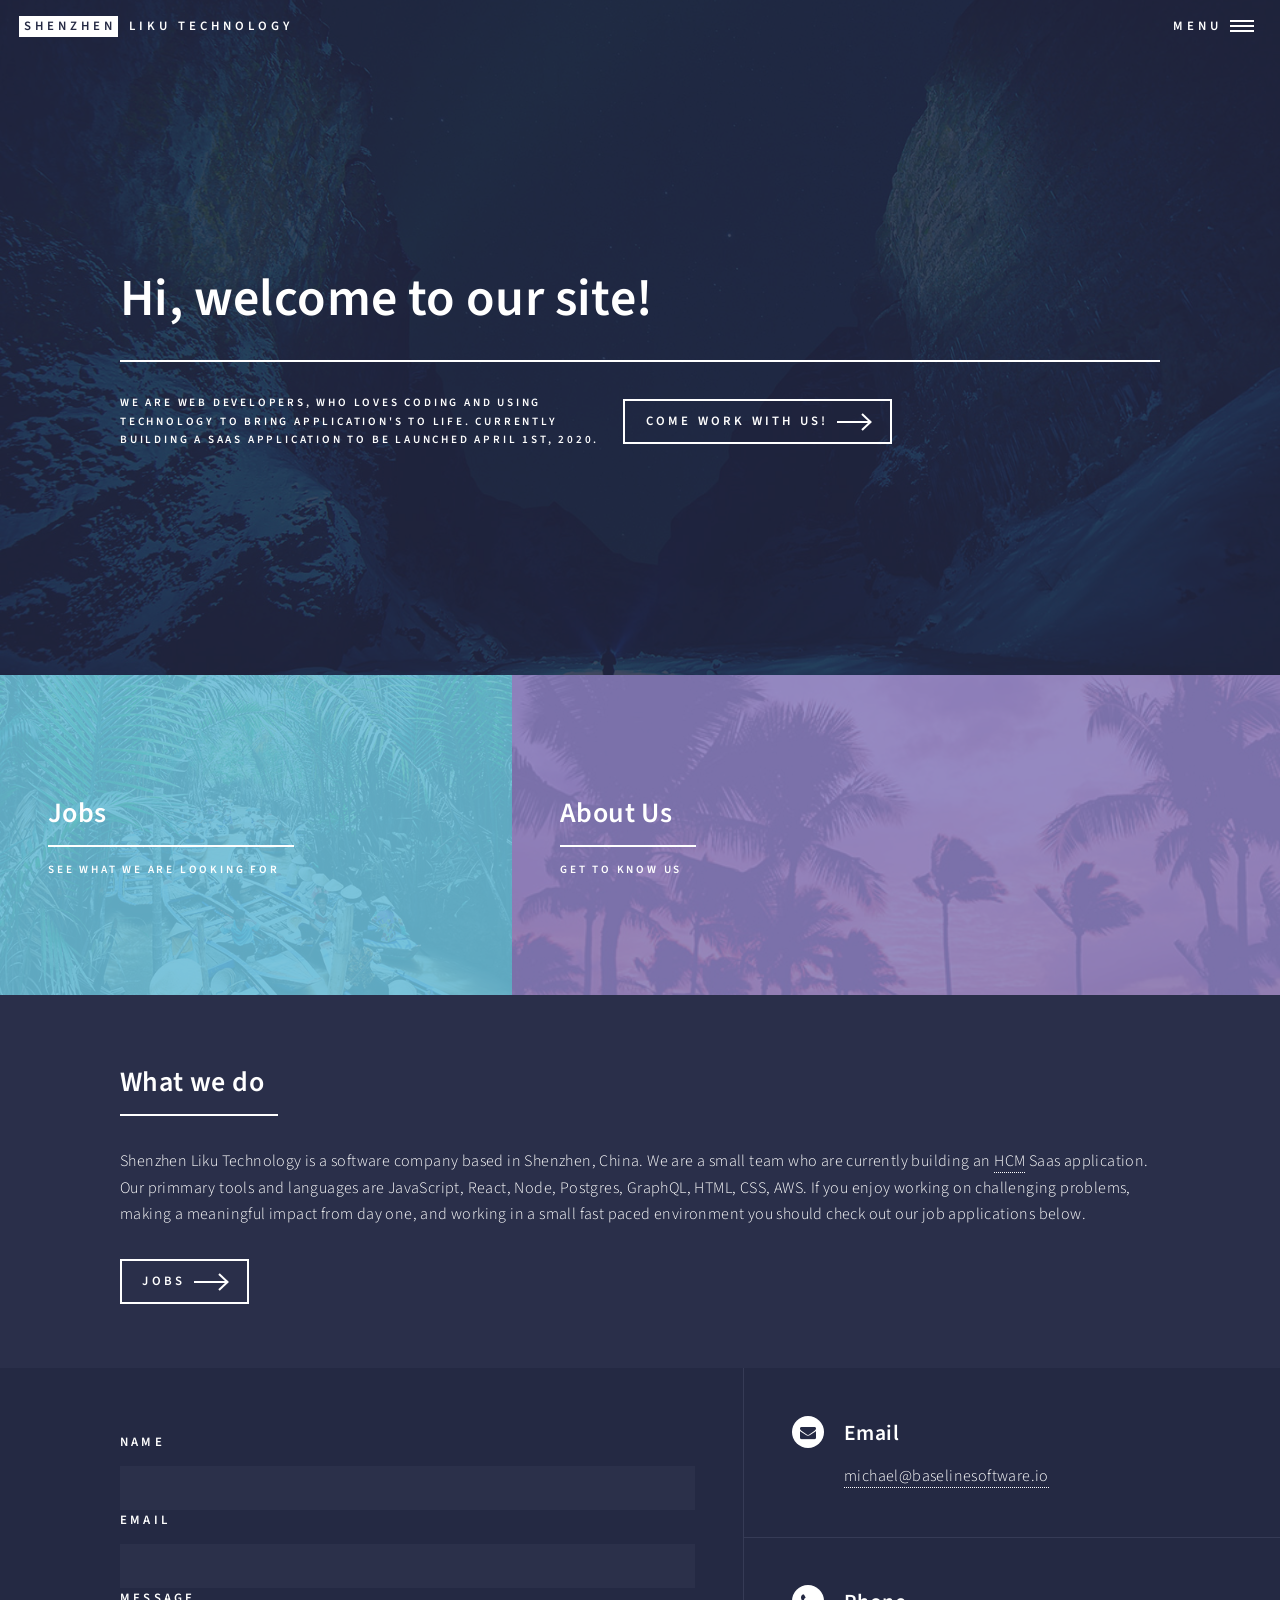
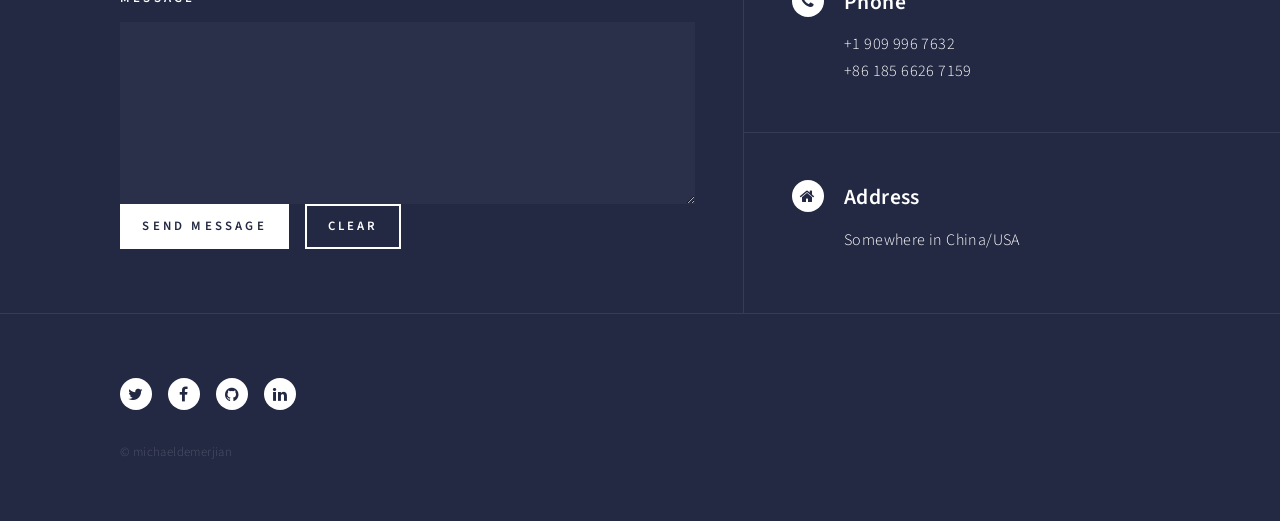
==== commit f722bfb2: "Deploy shenzhenliku/shenzhenliku.github.io to github.com/shenzhenliku/shenzhenliku.github.io.git:mas" ====
--- a/index.html
+++ b/index.html
@@ -2,4 +2,4 @@
 /*!
  *  Font Awesome 4.7.0 by @davegandy - http://fontawesome.io - @fontawesome
  *  License - http://fontawesome.io/license (Font: SIL OFL 1.1, CSS: MIT License)
- */@font-face{font-family:FontAwesome;src:url(/static/fontawesome-webfont-674f50d287a8c48dc19ba404d20fe713.eot);src:url(/static/fontawesome-webfont-674f50d287a8c48dc19ba404d20fe713.eot?#iefix&v=4.7.0) format("embedded-opentype"),url(/static/fontawesome-webfont-af7ae505a9eed503f8b8e6982036873e.woff2) format("woff2"),url(/static/fontawesome-webfont-fee66e712a8a08eef5805a46892932ad.woff) format("woff"),url(/static/fontawesome-webfont-b06871f281fee6b241d60582ae9369b9.ttf) format("truetype"),url(/static/fontawesome-webfont-912ec66d7572ff821749319396470bde.svg#fontawesomeregular) format("svg");font-weight:400;font-style:normal}.fa{display:inline-block;font:normal normal normal 14px/1 FontAwesome;font-size:inherit;text-rendering:auto;-webkit-font-smoothing:antialiased;-moz-osx-font-smoothing:grayscale}.fa-lg{font-size:1.33333333em;line-height:.75em;vertical-align:-15%}.fa-2x{font-size:2em}.fa-3x{font-size:3em}.fa-4x{font-size:4em}.fa-5x{font-size:5em}.fa-fw{width:1.28571429em;text-align:center}.fa-ul{padding-left:0;margin-left:2.14285714em;list-style-type:none}.fa-ul>li{position:relative}.fa-li{position:absolute;left:-2.14285714em;width:2.14285714em;top:.14285714em;text-align:center}.fa-li.fa-lg{left:-1.85714286em}.fa-border{padding:.2em .25em .15em;border:.08em solid #eee;border-radius:.1em}.fa-pull-left{float:left}.fa-pull-right{float:right}.fa.fa-pull-left{margin-right:.3em}.fa.fa-pull-right{margin-left:.3em}.pull-right{float:right}.pull-left{float:left}.fa.pull-left{margin-right:.3em}.fa.pull-right{margin-left:.3em}.fa-spin{-webkit-animation:fa-spin 2s linear infinite;animation:fa-spin 2s linear infinite}.fa-pulse{-webkit-animation:fa-spin 1s steps(8) infinite;animation:fa-spin 1s steps(8) infinite}@-webkit-keyframes fa-spin{0%{-webkit-transform:rotate(0deg);transform:rotate(0deg)}to{-webkit-transform:rotate(359deg);transform:rotate(359deg)}}@keyframes fa-spin{0%{-webkit-transform:rotate(0deg);transform:rotate(0deg)}to{-webkit-transform:rotate(359deg);transform:rotate(359deg)}}.fa-rotate-90{-ms-filter:"progid:DXImageTransform.Microsoft.BasicImage(rotation=1)";-webkit-transform:rotate(90deg);transform:rotate(90deg)}.fa-rotate-180{-ms-filter:"progid:DXImageTransform.Microsoft.BasicImage(rotation=2)";-webkit-transform:rotate(180deg);transform:rotate(180deg)}.fa-rotate-270{-ms-filter:"progid:DXImageTransform.Microsoft.BasicImage(rotation=3)";-webkit-transform:rotate(270deg);transform:rotate(270deg)}.fa-flip-horizontal{-ms-filter:"progid:DXImageTransform.Microsoft.BasicImage(rotation=0, mirror=1)";-webkit-transform:scaleX(-1);transform:scaleX(-1)}.fa-flip-vertical{-ms-filter:"progid:DXImageTransform.Microsoft.BasicImage(rotation=2, mirror=1)";-webkit-transform:scaleY(-1);transform:scaleY(-1)}:root .fa-flip-horizontal,:root .fa-flip-vertical,:root .fa-rotate-90,:root .fa-rotate-180,:root .fa-rotate-270{-webkit-filter:none;filter:none}.fa-stack{position:relative;display:inline-block;width:2em;height:2em;line-height:2em;vertical-align:middle}.fa-stack-1x,.fa-stack-2x{position:absolute;left:0;width:100%;text-align:center}.fa-stack-1x{line-height:inherit}.fa-stack-2x{font-size:2em}.fa-inverse{color:#fff}.fa-glass:before{content:"\F000"}.fa-music:before{content:"\F001"}.fa-search:before{content:"\F002"}.fa-envelope-o:before{content:"\F003"}.fa-heart:before{content:"\F004"}.fa-star:before{content:"\F005"}.fa-star-o:before{content:"\F006"}.fa-user:before{content:"\F007"}.fa-film:before{content:"\F008"}.fa-th-large:before{content:"\F009"}.fa-th:before{content:"\F00A"}.fa-th-list:before{content:"\F00B"}.fa-check:before{content:"\F00C"}.fa-close:before,.fa-remove:before,.fa-times:before{content:"\F00D"}.fa-search-plus:before{content:"\F00E"}.fa-search-minus:before{content:"\F010"}.fa-power-off:before{content:"\F011"}.fa-signal:before{content:"\F012"}.fa-cog:before,.fa-gear:before{content:"\F013"}.fa-trash-o:before{content:"\F014"}.fa-home:before{content:"\F015"}.fa-file-o:before{content:"\F016"}.fa-clock-o:before{content:"\F017"}.fa-road:before{content:"\F018"}.fa-download:before{content:"\F019"}.fa-arrow-circle-o-down:before{content:"\F01A"}.fa-arrow-circle-o-up:before{content:"\F01B"}.fa-inbox:before{content:"\F01C"}.fa-play-circle-o:before{content:"\F01D"}.fa-repeat:before,.fa-rotate-right:before{content:"\F01E"}.fa-refresh:before{content:"\F021"}.fa-list-alt:before{content:"\F022"}.fa-lock:before{content:"\F023"}.fa-flag:before{content:"\F024"}.fa-headphones:before{content:"\F025"}.fa-volume-off:before{content:"\F026"}.fa-volume-down:before{content:"\F027"}.fa-volume-up:before{content:"\F028"}.fa-qrcode:before{content:"\F029"}.fa-barcode:before{content:"\F02A"}.fa-tag:before{content:"\F02B"}.fa-tags:before{content:"\F02C"}.fa-book:before{content:"\F02D"}.fa-bookmark:before{content:"\F02E"}.fa-print:before{content:"\F02F"}.fa-camera:before{content:"\F030"}.fa-font:before{content:"\F031"}.fa-bold:before{content:"\F032"}.fa-italic:before{content:"\F033"}.fa-text-height:before{content:"\F034"}.fa-text-width:before{content:"\F035"}.fa-align-left:before{content:"\F036"}.fa-align-center:before{content:"\F037"}.fa-align-right:before{content:"\F038"}.fa-align-justify:before{content:"\F039"}.fa-list:before{content:"\F03A"}.fa-dedent:before,.fa-outdent:before{content:"\F03B"}.fa-indent:before{content:"\F03C"}.fa-video-camera:before{content:"\F03D"}.fa-image:before,.fa-photo:before,.fa-picture-o:before{content:"\F03E"}.fa-pencil:before{content:"\F040"}.fa-map-marker:before{content:"\F041"}.fa-adjust:before{content:"\F042"}.fa-tint:before{content:"\F043"}.fa-edit:before,.fa-pencil-square-o:before{content:"\F044"}.fa-share-square-o:before{content:"\F045"}.fa-check-square-o:before{content:"\F046"}.fa-arrows:before{content:"\F047"}.fa-step-backward:before{content:"\F048"}.fa-fast-backward:before{content:"\F049"}.fa-backward:before{content:"\F04A"}.fa-play:before{content:"\F04B"}.fa-pause:before{content:"\F04C"}.fa-stop:before{content:"\F04D"}.fa-forward:before{content:"\F04E"}.fa-fast-forward:before{content:"\F050"}.fa-step-forward:before{content:"\F051"}.fa-eject:before{content:"\F052"}.fa-chevron-left:before{content:"\F053"}.fa-chevron-right:before{content:"\F054"}.fa-plus-circle:before{content:"\F055"}.fa-minus-circle:before{content:"\F056"}.fa-times-circle:before{content:"\F057"}.fa-check-circle:before{content:"\F058"}.fa-question-circle:before{content:"\F059"}.fa-info-circle:before{content:"\F05A"}.fa-crosshairs:before{content:"\F05B"}.fa-times-circle-o:before{content:"\F05C"}.fa-check-circle-o:before{content:"\F05D"}.fa-ban:before{content:"\F05E"}.fa-arrow-left:before{content:"\F060"}.fa-arrow-right:before{content:"\F061"}.fa-arrow-up:before{content:"\F062"}.fa-arrow-down:before{content:"\F063"}.fa-mail-forward:before,.fa-share:before{content:"\F064"}.fa-expand:before{content:"\F065"}.fa-compress:before{content:"\F066"}.fa-plus:before{content:"\F067"}.fa-minus:before{content:"\F068"}.fa-asterisk:before{content:"\F069"}.fa-exclamation-circle:before{content:"\F06A"}.fa-gift:before{content:"\F06B"}.fa-leaf:before{content:"\F06C"}.fa-fire:before{content:"\F06D"}.fa-eye:before{content:"\F06E"}.fa-eye-slash:before{content:"\F070"}.fa-exclamation-triangle:before,.fa-warning:before{content:"\F071"}.fa-plane:before{content:"\F072"}.fa-calendar:before{content:"\F073"}.fa-random:before{content:"\F074"}.fa-comment:before{content:"\F075"}.fa-magnet:before{content:"\F076"}.fa-chevron-up:before{content:"\F077"}.fa-chevron-down:before{content:"\F078"}.fa-retweet:before{content:"\F079"}.fa-shopping-cart:before{content:"\F07A"}.fa-folder:before{content:"\F07B"}.fa-folder-open:before{content:"\F07C"}.fa-arrows-v:before{content:"\F07D"}.fa-arrows-h:before{content:"\F07E"}.fa-bar-chart-o:before,.fa-bar-chart:before{content:"\F080"}.fa-twitter-square:before{content:"\F081"}.fa-facebook-square:before{content:"\F082"}.fa-camera-retro:before{content:"\F083"}.fa-key:before{content:"\F084"}.fa-cogs:before,.fa-gears:before{content:"\F085"}.fa-comments:before{content:"\F086"}.fa-thumbs-o-up:before{content:"\F087"}.fa-thumbs-o-down:before{content:"\F088"}.fa-star-half:before{content:"\F089"}.fa-heart-o:before{content:"\F08A"}.fa-sign-out:before{content:"\F08B"}.fa-linkedin-square:before{content:"\F08C"}.fa-thumb-tack:before{content:"\F08D"}.fa-external-link:before{content:"\F08E"}.fa-sign-in:before{content:"\F090"}.fa-trophy:before{content:"\F091"}.fa-github-square:before{content:"\F092"}.fa-upload:before{content:"\F093"}.fa-lemon-o:before{content:"\F094"}.fa-phone:before{content:"\F095"}.fa-square-o:before{content:"\F096"}.fa-bookmark-o:before{content:"\F097"}.fa-phone-square:before{content:"\F098"}.fa-twitter:before{content:"\F099"}.fa-facebook-f:before,.fa-facebook:before{content:"\F09A"}.fa-github:before{content:"\F09B"}.fa-unlock:before{content:"\F09C"}.fa-credit-card:before{content:"\F09D"}.fa-feed:before,.fa-rss:before{content:"\F09E"}.fa-hdd-o:before{content:"\F0A0"}.fa-bullhorn:before{content:"\F0A1"}.fa-bell:before{content:"\F0F3"}.fa-certificate:before{content:"\F0A3"}.fa-hand-o-right:before{content:"\F0A4"}.fa-hand-o-left:before{content:"\F0A5"}.fa-hand-o-up:before{content:"\F0A6"}.fa-hand-o-down:before{content:"\F0A7"}.fa-arrow-circle-left:before{content:"\F0A8"}.fa-arrow-circle-right:before{content:"\F0A9"}.fa-arrow-circle-up:before{content:"\F0AA"}.fa-arrow-circle-down:before{content:"\F0AB"}.fa-globe:before{content:"\F0AC"}.fa-wrench:before{content:"\F0AD"}.fa-tasks:before{content:"\F0AE"}.fa-filter:before{content:"\F0B0"}.fa-briefcase:before{content:"\F0B1"}.fa-arrows-alt:before{content:"\F0B2"}.fa-group:before,.fa-users:before{content:"\F0C0"}.fa-chain:before,.fa-link:before{content:"\F0C1"}.fa-cloud:before{content:"\F0C2"}.fa-flask:before{content:"\F0C3"}.fa-cut:before,.fa-scissors:before{content:"\F0C4"}.fa-copy:before,.fa-files-o:before{content:"\F0C5"}.fa-paperclip:before{content:"\F0C6"}.fa-floppy-o:before,.fa-save:before{content:"\F0C7"}.fa-square:before{content:"\F0C8"}.fa-bars:before,.fa-navicon:before,.fa-reorder:before{content:"\F0C9"}.fa-list-ul:before{content:"\F0CA"}.fa-list-ol:before{content:"\F0CB"}.fa-strikethrough:before{content:"\F0CC"}.fa-underline:before{content:"\F0CD"}.fa-table:before{content:"\F0CE"}.fa-magic:before{content:"\F0D0"}.fa-truck:before{content:"\F0D1"}.fa-pinterest:before{content:"\F0D2"}.fa-pinterest-square:before{content:"\F0D3"}.fa-google-plus-square:before{content:"\F0D4"}.fa-google-plus:before{content:"\F0D5"}.fa-money:before{content:"\F0D6"}.fa-caret-down:before{content:"\F0D7"}.fa-caret-up:before{content:"\F0D8"}.fa-caret-left:before{content:"\F0D9"}.fa-caret-right:before{content:"\F0DA"}.fa-columns:before{content:"\F0DB"}.fa-sort:before,.fa-unsorted:before{content:"\F0DC"}.fa-sort-desc:before,.fa-sort-down:before{content:"\F0DD"}.fa-sort-asc:before,.fa-sort-up:before{content:"\F0DE"}.fa-envelope:before{content:"\F0E0"}.fa-linkedin:before{content:"\F0E1"}.fa-rotate-left:before,.fa-undo:before{content:"\F0E2"}.fa-gavel:before,.fa-legal:before{content:"\F0E3"}.fa-dashboard:before,.fa-tachometer:before{content:"\F0E4"}.fa-comment-o:before{content:"\F0E5"}.fa-comments-o:before{content:"\F0E6"}.fa-bolt:before,.fa-flash:before{content:"\F0E7"}.fa-sitemap:before{content:"\F0E8"}.fa-umbrella:before{content:"\F0E9"}.fa-clipboard:before,.fa-paste:before{content:"\F0EA"}.fa-lightbulb-o:before{content:"\F0EB"}.fa-exchange:before{content:"\F0EC"}.fa-cloud-download:before{content:"\F0ED"}.fa-cloud-upload:before{content:"\F0EE"}.fa-user-md:before{content:"\F0F0"}.fa-stethoscope:before{content:"\F0F1"}.fa-suitcase:before{content:"\F0F2"}.fa-bell-o:before{content:"\F0A2"}.fa-coffee:before{content:"\F0F4"}.fa-cutlery:before{content:"\F0F5"}.fa-file-text-o:before{content:"\F0F6"}.fa-building-o:before{content:"\F0F7"}.fa-hospital-o:before{content:"\F0F8"}.fa-ambulance:before{content:"\F0F9"}.fa-medkit:before{content:"\F0FA"}.fa-fighter-jet:before{content:"\F0FB"}.fa-beer:before{content:"\F0FC"}.fa-h-square:before{content:"\F0FD"}.fa-plus-square:before{content:"\F0FE"}.fa-angle-double-left:before{content:"\F100"}.fa-angle-double-right:before{content:"\F101"}.fa-angle-double-up:before{content:"\F102"}.fa-angle-double-down:before{content:"\F103"}.fa-angle-left:before{content:"\F104"}.fa-angle-right:before{content:"\F105"}.fa-angle-up:before{content:"\F106"}.fa-angle-down:before{content:"\F107"}.fa-desktop:before{content:"\F108"}.fa-laptop:before{content:"\F109"}.fa-tablet:before{content:"\F10A"}.fa-mobile-phone:before,.fa-mobile:before{content:"\F10B"}.fa-circle-o:before{content:"\F10C"}.fa-quote-left:before{content:"\F10D"}.fa-quote-right:before{content:"\F10E"}.fa-spinner:before{content:"\F110"}.fa-circle:before{content:"\F111"}.fa-mail-reply:before,.fa-reply:before{content:"\F112"}.fa-github-alt:before{content:"\F113"}.fa-folder-o:before{content:"\F114"}.fa-folder-open-o:before{content:"\F115"}.fa-smile-o:before{content:"\F118"}.fa-frown-o:before{content:"\F119"}.fa-meh-o:before{content:"\F11A"}.fa-gamepad:before{content:"\F11B"}.fa-keyboard-o:before{content:"\F11C"}.fa-flag-o:before{content:"\F11D"}.fa-flag-checkered:before{content:"\F11E"}.fa-terminal:before{content:"\F120"}.fa-code:before{content:"\F121"}.fa-mail-reply-all:before,.fa-reply-all:before{content:"\F122"}.fa-star-half-empty:before,.fa-star-half-full:before,.fa-star-half-o:before{content:"\F123"}.fa-location-arrow:before{content:"\F124"}.fa-crop:before{content:"\F125"}.fa-code-fork:before{content:"\F126"}.fa-chain-broken:before,.fa-unlink:before{content:"\F127"}.fa-question:before{content:"\F128"}.fa-info:before{content:"\F129"}.fa-exclamation:before{content:"\F12A"}.fa-superscript:before{content:"\F12B"}.fa-subscript:before{content:"\F12C"}.fa-eraser:before{content:"\F12D"}.fa-puzzle-piece:before{content:"\F12E"}.fa-microphone:before{content:"\F130"}.fa-microphone-slash:before{content:"\F131"}.fa-shield:before{content:"\F132"}.fa-calendar-o:before{content:"\F133"}.fa-fire-extinguisher:before{content:"\F134"}.fa-rocket:before{content:"\F135"}.fa-maxcdn:before{content:"\F136"}.fa-chevron-circle-left:before{content:"\F137"}.fa-chevron-circle-right:before{content:"\F138"}.fa-chevron-circle-up:before{content:"\F139"}.fa-chevron-circle-down:before{content:"\F13A"}.fa-html5:before{content:"\F13B"}.fa-css3:before{content:"\F13C"}.fa-anchor:before{content:"\F13D"}.fa-unlock-alt:before{content:"\F13E"}.fa-bullseye:before{content:"\F140"}.fa-ellipsis-h:before{content:"\F141"}.fa-ellipsis-v:before{content:"\F142"}.fa-rss-square:before{content:"\F143"}.fa-play-circle:before{content:"\F144"}.fa-ticket:before{content:"\F145"}.fa-minus-square:before{content:"\F146"}.fa-minus-square-o:before{content:"\F147"}.fa-level-up:before{content:"\F148"}.fa-level-down:before{content:"\F149"}.fa-check-square:before{content:"\F14A"}.fa-pencil-square:before{content:"\F14B"}.fa-external-link-square:before{content:"\F14C"}.fa-share-square:before{content:"\F14D"}.fa-compass:before{content:"\F14E"}.fa-caret-square-o-down:before,.fa-toggle-down:before{content:"\F150"}.fa-caret-square-o-up:before,.fa-toggle-up:before{content:"\F151"}.fa-caret-square-o-right:before,.fa-toggle-right:before{content:"\F152"}.fa-eur:before,.fa-euro:before{content:"\F153"}.fa-gbp:before{content:"\F154"}.fa-dollar:before,.fa-usd:before{content:"\F155"}.fa-inr:before,.fa-rupee:before{content:"\F156"}.fa-cny:before,.fa-jpy:before,.fa-rmb:before,.fa-yen:before{content:"\F157"}.fa-rouble:before,.fa-rub:before,.fa-ruble:before{content:"\F158"}.fa-krw:before,.fa-won:before{content:"\F159"}.fa-bitcoin:before,.fa-btc:before{content:"\F15A"}.fa-file:before{content:"\F15B"}.fa-file-text:before{content:"\F15C"}.fa-sort-alpha-asc:before{content:"\F15D"}.fa-sort-alpha-desc:before{content:"\F15E"}.fa-sort-amount-asc:before{content:"\F160"}.fa-sort-amount-desc:before{content:"\F161"}.fa-sort-numeric-asc:before{content:"\F162"}.fa-sort-numeric-desc:before{content:"\F163"}.fa-thumbs-up:before{content:"\F164"}.fa-thumbs-down:before{content:"\F165"}.fa-youtube-square:before{content:"\F166"}.fa-youtube:before{content:"\F167"}.fa-xing:before{content:"\F168"}.fa-xing-square:before{content:"\F169"}.fa-youtube-play:before{content:"\F16A"}.fa-dropbox:before{content:"\F16B"}.fa-stack-overflow:before{content:"\F16C"}.fa-instagram:before{content:"\F16D"}.fa-flickr:before{content:"\F16E"}.fa-adn:before{content:"\F170"}.fa-bitbucket:before{content:"\F171"}.fa-bitbucket-square:before{content:"\F172"}.fa-tumblr:before{content:"\F173"}.fa-tumblr-square:before{content:"\F174"}.fa-long-arrow-down:before{content:"\F175"}.fa-long-arrow-up:before{content:"\F176"}.fa-long-arrow-left:before{content:"\F177"}.fa-long-arrow-right:before{content:"\F178"}.fa-apple:before{content:"\F179"}.fa-windows:before{content:"\F17A"}.fa-android:before{content:"\F17B"}.fa-linux:before{content:"\F17C"}.fa-dribbble:before{content:"\F17D"}.fa-skype:before{content:"\F17E"}.fa-foursquare:before{content:"\F180"}.fa-trello:before{content:"\F181"}.fa-female:before{content:"\F182"}.fa-male:before{content:"\F183"}.fa-gittip:before,.fa-gratipay:before{content:"\F184"}.fa-sun-o:before{content:"\F185"}.fa-moon-o:before{content:"\F186"}.fa-archive:before{content:"\F187"}.fa-bug:before{content:"\F188"}.fa-vk:before{content:"\F189"}.fa-weibo:before{content:"\F18A"}.fa-renren:before{content:"\F18B"}.fa-pagelines:before{content:"\F18C"}.fa-stack-exchange:before{content:"\F18D"}.fa-arrow-circle-o-right:before{content:"\F18E"}.fa-arrow-circle-o-left:before{content:"\F190"}.fa-caret-square-o-left:before,.fa-toggle-left:before{content:"\F191"}.fa-dot-circle-o:before{content:"\F192"}.fa-wheelchair:before{content:"\F193"}.fa-vimeo-square:before{content:"\F194"}.fa-try:before,.fa-turkish-lira:before{content:"\F195"}.fa-plus-square-o:before{content:"\F196"}.fa-space-shuttle:before{content:"\F197"}.fa-slack:before{content:"\F198"}.fa-envelope-square:before{content:"\F199"}.fa-wordpress:before{content:"\F19A"}.fa-openid:before{content:"\F19B"}.fa-bank:before,.fa-institution:before,.fa-university:before{content:"\F19C"}.fa-graduation-cap:before,.fa-mortar-board:before{content:"\F19D"}.fa-yahoo:before{content:"\F19E"}.fa-google:before{content:"\F1A0"}.fa-reddit:before{content:"\F1A1"}.fa-reddit-square:before{content:"\F1A2"}.fa-stumbleupon-circle:before{content:"\F1A3"}.fa-stumbleupon:before{content:"\F1A4"}.fa-delicious:before{content:"\F1A5"}.fa-digg:before{content:"\F1A6"}.fa-pied-piper-pp:before{content:"\F1A7"}.fa-pied-piper-alt:before{content:"\F1A8"}.fa-drupal:before{content:"\F1A9"}.fa-joomla:before{content:"\F1AA"}.fa-language:before{content:"\F1AB"}.fa-fax:before{content:"\F1AC"}.fa-building:before{content:"\F1AD"}.fa-child:before{content:"\F1AE"}.fa-paw:before{content:"\F1B0"}.fa-spoon:before{content:"\F1B1"}.fa-cube:before{content:"\F1B2"}.fa-cubes:before{content:"\F1B3"}.fa-behance:before{content:"\F1B4"}.fa-behance-square:before{content:"\F1B5"}.fa-steam:before{content:"\F1B6"}.fa-steam-square:before{content:"\F1B7"}.fa-recycle:before{content:"\F1B8"}.fa-automobile:before,.fa-car:before{content:"\F1B9"}.fa-cab:before,.fa-taxi:before{content:"\F1BA"}.fa-tree:before{content:"\F1BB"}.fa-spotify:before{content:"\F1BC"}.fa-deviantart:before{content:"\F1BD"}.fa-soundcloud:before{content:"\F1BE"}.fa-database:before{content:"\F1C0"}.fa-file-pdf-o:before{content:"\F1C1"}.fa-file-word-o:before{content:"\F1C2"}.fa-file-excel-o:before{content:"\F1C3"}.fa-file-powerpoint-o:before{content:"\F1C4"}.fa-file-image-o:before,.fa-file-photo-o:before,.fa-file-picture-o:before{content:"\F1C5"}.fa-file-archive-o:before,.fa-file-zip-o:before{content:"\F1C6"}.fa-file-audio-o:before,.fa-file-sound-o:before{content:"\F1C7"}.fa-file-movie-o:before,.fa-file-video-o:before{content:"\F1C8"}.fa-file-code-o:before{content:"\F1C9"}.fa-vine:before{content:"\F1CA"}.fa-codepen:before{content:"\F1CB"}.fa-jsfiddle:before{content:"\F1CC"}.fa-life-bouy:before,.fa-life-buoy:before,.fa-life-ring:before,.fa-life-saver:before,.fa-support:before{content:"\F1CD"}.fa-circle-o-notch:before{content:"\F1CE"}.fa-ra:before,.fa-rebel:before,.fa-resistance:before{content:"\F1D0"}.fa-empire:before,.fa-ge:before{content:"\F1D1"}.fa-git-square:before{content:"\F1D2"}.fa-git:before{content:"\F1D3"}.fa-hacker-news:before,.fa-y-combinator-square:before,.fa-yc-square:before{content:"\F1D4"}.fa-tencent-weibo:before{content:"\F1D5"}.fa-qq:before{content:"\F1D6"}.fa-wechat:before,.fa-weixin:before{content:"\F1D7"}.fa-paper-plane:before,.fa-send:before{content:"\F1D8"}.fa-paper-plane-o:before,.fa-send-o:before{content:"\F1D9"}.fa-history:before{content:"\F1DA"}.fa-circle-thin:before{content:"\F1DB"}.fa-header:before{content:"\F1DC"}.fa-paragraph:before{content:"\F1DD"}.fa-sliders:before{content:"\F1DE"}.fa-share-alt:before{content:"\F1E0"}.fa-share-alt-square:before{content:"\F1E1"}.fa-bomb:before{content:"\F1E2"}.fa-futbol-o:before,.fa-soccer-ball-o:before{content:"\F1E3"}.fa-tty:before{content:"\F1E4"}.fa-binoculars:before{content:"\F1E5"}.fa-plug:before{content:"\F1E6"}.fa-slideshare:before{content:"\F1E7"}.fa-twitch:before{content:"\F1E8"}.fa-yelp:before{content:"\F1E9"}.fa-newspaper-o:before{content:"\F1EA"}.fa-wifi:before{content:"\F1EB"}.fa-calculator:before{content:"\F1EC"}.fa-paypal:before{content:"\F1ED"}.fa-google-wallet:before{content:"\F1EE"}.fa-cc-visa:before{content:"\F1F0"}.fa-cc-mastercard:before{content:"\F1F1"}.fa-cc-discover:before{content:"\F1F2"}.fa-cc-amex:before{content:"\F1F3"}.fa-cc-paypal:before{content:"\F1F4"}.fa-cc-stripe:before{content:"\F1F5"}.fa-bell-slash:before{content:"\F1F6"}.fa-bell-slash-o:before{content:"\F1F7"}.fa-trash:before{content:"\F1F8"}.fa-copyright:before{content:"\F1F9"}.fa-at:before{content:"\F1FA"}.fa-eyedropper:before{content:"\F1FB"}.fa-paint-brush:before{content:"\F1FC"}.fa-birthday-cake:before{content:"\F1FD"}.fa-area-chart:before{content:"\F1FE"}.fa-pie-chart:before{content:"\F200"}.fa-line-chart:before{content:"\F201"}.fa-lastfm:before{content:"\F202"}.fa-lastfm-square:before{content:"\F203"}.fa-toggle-off:before{content:"\F204"}.fa-toggle-on:before{content:"\F205"}.fa-bicycle:before{content:"\F206"}.fa-bus:before{content:"\F207"}.fa-ioxhost:before{content:"\F208"}.fa-angellist:before{content:"\F209"}.fa-cc:before{content:"\F20A"}.fa-ils:before,.fa-shekel:before,.fa-sheqel:before{content:"\F20B"}.fa-meanpath:before{content:"\F20C"}.fa-buysellads:before{content:"\F20D"}.fa-connectdevelop:before{content:"\F20E"}.fa-dashcube:before{content:"\F210"}.fa-forumbee:before{content:"\F211"}.fa-leanpub:before{content:"\F212"}.fa-sellsy:before{content:"\F213"}.fa-shirtsinbulk:before{content:"\F214"}.fa-simplybuilt:before{content:"\F215"}.fa-skyatlas:before{content:"\F216"}.fa-cart-plus:before{content:"\F217"}.fa-cart-arrow-down:before{content:"\F218"}.fa-diamond:before{content:"\F219"}.fa-ship:before{content:"\F21A"}.fa-user-secret:before{content:"\F21B"}.fa-motorcycle:before{content:"\F21C"}.fa-street-view:before{content:"\F21D"}.fa-heartbeat:before{content:"\F21E"}.fa-venus:before{content:"\F221"}.fa-mars:before{content:"\F222"}.fa-mercury:before{content:"\F223"}.fa-intersex:before,.fa-transgender:before{content:"\F224"}.fa-transgender-alt:before{content:"\F225"}.fa-venus-double:before{content:"\F226"}.fa-mars-double:before{content:"\F227"}.fa-venus-mars:before{content:"\F228"}.fa-mars-stroke:before{content:"\F229"}.fa-mars-stroke-v:before{content:"\F22A"}.fa-mars-stroke-h:before{content:"\F22B"}.fa-neuter:before{content:"\F22C"}.fa-genderless:before{content:"\F22D"}.fa-facebook-official:before{content:"\F230"}.fa-pinterest-p:before{content:"\F231"}.fa-whatsapp:before{content:"\F232"}.fa-server:before{content:"\F233"}.fa-user-plus:before{content:"\F234"}.fa-user-times:before{content:"\F235"}.fa-bed:before,.fa-hotel:before{content:"\F236"}.fa-viacoin:before{content:"\F237"}.fa-train:before{content:"\F238"}.fa-subway:before{content:"\F239"}.fa-medium:before{content:"\F23A"}.fa-y-combinator:before,.fa-yc:before{content:"\F23B"}.fa-optin-monster:before{content:"\F23C"}.fa-opencart:before{content:"\F23D"}.fa-expeditedssl:before{content:"\F23E"}.fa-battery-4:before,.fa-battery-full:before,.fa-battery:before{content:"\F240"}.fa-battery-3:before,.fa-battery-three-quarters:before{content:"\F241"}.fa-battery-2:before,.fa-battery-half:before{content:"\F242"}.fa-battery-1:before,.fa-battery-quarter:before{content:"\F243"}.fa-battery-0:before,.fa-battery-empty:before{content:"\F244"}.fa-mouse-pointer:before{content:"\F245"}.fa-i-cursor:before{content:"\F246"}.fa-object-group:before{content:"\F247"}.fa-object-ungroup:before{content:"\F248"}.fa-sticky-note:before{content:"\F249"}.fa-sticky-note-o:before{content:"\F24A"}.fa-cc-jcb:before{content:"\F24B"}.fa-cc-diners-club:before{content:"\F24C"}.fa-clone:before{content:"\F24D"}.fa-balance-scale:before{content:"\F24E"}.fa-hourglass-o:before{content:"\F250"}.fa-hourglass-1:before,.fa-hourglass-start:before{content:"\F251"}.fa-hourglass-2:before,.fa-hourglass-half:before{content:"\F252"}.fa-hourglass-3:before,.fa-hourglass-end:before{content:"\F253"}.fa-hourglass:before{content:"\F254"}.fa-hand-grab-o:before,.fa-hand-rock-o:before{content:"\F255"}.fa-hand-paper-o:before,.fa-hand-stop-o:before{content:"\F256"}.fa-hand-scissors-o:before{content:"\F257"}.fa-hand-lizard-o:before{content:"\F258"}.fa-hand-spock-o:before{content:"\F259"}.fa-hand-pointer-o:before{content:"\F25A"}.fa-hand-peace-o:before{content:"\F25B"}.fa-trademark:before{content:"\F25C"}.fa-registered:before{content:"\F25D"}.fa-creative-commons:before{content:"\F25E"}.fa-gg:before{content:"\F260"}.fa-gg-circle:before{content:"\F261"}.fa-tripadvisor:before{content:"\F262"}.fa-odnoklassniki:before{content:"\F263"}.fa-odnoklassniki-square:before{content:"\F264"}.fa-get-pocket:before{content:"\F265"}.fa-wikipedia-w:before{content:"\F266"}.fa-safari:before{content:"\F267"}.fa-chrome:before{content:"\F268"}.fa-firefox:before{content:"\F269"}.fa-opera:before{content:"\F26A"}.fa-internet-explorer:before{content:"\F26B"}.fa-television:before,.fa-tv:before{content:"\F26C"}.fa-contao:before{content:"\F26D"}.fa-500px:before{content:"\F26E"}.fa-amazon:before{content:"\F270"}.fa-calendar-plus-o:before{content:"\F271"}.fa-calendar-minus-o:before{content:"\F272"}.fa-calendar-times-o:before{content:"\F273"}.fa-calendar-check-o:before{content:"\F274"}.fa-industry:before{content:"\F275"}.fa-map-pin:before{content:"\F276"}.fa-map-signs:before{content:"\F277"}.fa-map-o:before{content:"\F278"}.fa-map:before{content:"\F279"}.fa-commenting:before{content:"\F27A"}.fa-commenting-o:before{content:"\F27B"}.fa-houzz:before{content:"\F27C"}.fa-vimeo:before{content:"\F27D"}.fa-black-tie:before{content:"\F27E"}.fa-fonticons:before{content:"\F280"}.fa-reddit-alien:before{content:"\F281"}.fa-edge:before{content:"\F282"}.fa-credit-card-alt:before{content:"\F283"}.fa-codiepie:before{content:"\F284"}.fa-modx:before{content:"\F285"}.fa-fort-awesome:before{content:"\F286"}.fa-usb:before{content:"\F287"}.fa-product-hunt:before{content:"\F288"}.fa-mixcloud:before{content:"\F289"}.fa-scribd:before{content:"\F28A"}.fa-pause-circle:before{content:"\F28B"}.fa-pause-circle-o:before{content:"\F28C"}.fa-stop-circle:before{content:"\F28D"}.fa-stop-circle-o:before{content:"\F28E"}.fa-shopping-bag:before{content:"\F290"}.fa-shopping-basket:before{content:"\F291"}.fa-hashtag:before{content:"\F292"}.fa-bluetooth:before{content:"\F293"}.fa-bluetooth-b:before{content:"\F294"}.fa-percent:before{content:"\F295"}.fa-gitlab:before{content:"\F296"}.fa-wpbeginner:before{content:"\F297"}.fa-wpforms:before{content:"\F298"}.fa-envira:before{content:"\F299"}.fa-universal-access:before{content:"\F29A"}.fa-wheelchair-alt:before{content:"\F29B"}.fa-question-circle-o:before{content:"\F29C"}.fa-blind:before{content:"\F29D"}.fa-audio-description:before{content:"\F29E"}.fa-volume-control-phone:before{content:"\F2A0"}.fa-braille:before{content:"\F2A1"}.fa-assistive-listening-systems:before{content:"\F2A2"}.fa-american-sign-language-interpreting:before,.fa-asl-interpreting:before{content:"\F2A3"}.fa-deaf:before,.fa-deafness:before,.fa-hard-of-hearing:before{content:"\F2A4"}.fa-glide:before{content:"\F2A5"}.fa-glide-g:before{content:"\F2A6"}.fa-sign-language:before,.fa-signing:before{content:"\F2A7"}.fa-low-vision:before{content:"\F2A8"}.fa-viadeo:before{content:"\F2A9"}.fa-viadeo-square:before{content:"\F2AA"}.fa-snapchat:before{content:"\F2AB"}.fa-snapchat-ghost:before{content:"\F2AC"}.fa-snapchat-square:before{content:"\F2AD"}.fa-pied-piper:before{content:"\F2AE"}.fa-first-order:before{content:"\F2B0"}.fa-yoast:before{content:"\F2B1"}.fa-themeisle:before{content:"\F2B2"}.fa-google-plus-circle:before,.fa-google-plus-official:before{content:"\F2B3"}.fa-fa:before,.fa-font-awesome:before{content:"\F2B4"}.fa-handshake-o:before{content:"\F2B5"}.fa-envelope-open:before{content:"\F2B6"}.fa-envelope-open-o:before{content:"\F2B7"}.fa-linode:before{content:"\F2B8"}.fa-address-book:before{content:"\F2B9"}.fa-address-book-o:before{content:"\F2BA"}.fa-address-card:before,.fa-vcard:before{content:"\F2BB"}.fa-address-card-o:before,.fa-vcard-o:before{content:"\F2BC"}.fa-user-circle:before{content:"\F2BD"}.fa-user-circle-o:before{content:"\F2BE"}.fa-user-o:before{content:"\F2C0"}.fa-id-badge:before{content:"\F2C1"}.fa-drivers-license:before,.fa-id-card:before{content:"\F2C2"}.fa-drivers-license-o:before,.fa-id-card-o:before{content:"\F2C3"}.fa-quora:before{content:"\F2C4"}.fa-free-code-camp:before{content:"\F2C5"}.fa-telegram:before{content:"\F2C6"}.fa-thermometer-4:before,.fa-thermometer-full:before,.fa-thermometer:before{content:"\F2C7"}.fa-thermometer-3:before,.fa-thermometer-three-quarters:before{content:"\F2C8"}.fa-thermometer-2:before,.fa-thermometer-half:before{content:"\F2C9"}.fa-thermometer-1:before,.fa-thermometer-quarter:before{content:"\F2CA"}.fa-thermometer-0:before,.fa-thermometer-empty:before{content:"\F2CB"}.fa-shower:before{content:"\F2CC"}.fa-bath:before,.fa-bathtub:before,.fa-s15:before{content:"\F2CD"}.fa-podcast:before{content:"\F2CE"}.fa-window-maximize:before{content:"\F2D0"}.fa-window-minimize:before{content:"\F2D1"}.fa-window-restore:before{content:"\F2D2"}.fa-times-rectangle:before,.fa-window-close:before{content:"\F2D3"}.fa-times-rectangle-o:before,.fa-window-close-o:before{content:"\F2D4"}.fa-bandcamp:before{content:"\F2D5"}.fa-grav:before{content:"\F2D6"}.fa-etsy:before{content:"\F2D7"}.fa-imdb:before{content:"\F2D8"}.fa-ravelry:before{content:"\F2D9"}.fa-eercast:before{content:"\F2DA"}.fa-microchip:before{content:"\F2DB"}.fa-snowflake-o:before{content:"\F2DC"}.fa-superpowers:before{content:"\F2DD"}.fa-wpexplorer:before{content:"\F2DE"}.fa-meetup:before{content:"\F2E0"}.sr-only{position:absolute;width:1px;height:1px;padding:0;margin:-1px;overflow:hidden;clip:rect(0,0,0,0);border:0}.sr-only-focusable:active,.sr-only-focusable:focus{position:static;width:auto;height:auto;margin:0;overflow:visible;clip:auto}.mb-5{margin-bottom:2em}@media screen and (min-width:981px){.grid-wrapper{display:grid;grid-gap:0 2.25em;grid-template-columns:repeat(12,1fr);margin:0 auto;width:100%}.col-1{grid-column:span 1}.col-2{grid-column:span 2}.col-3{grid-column:span 3}.col-4{grid-column:span 4}.col-5{grid-column:span 5}.col-6{grid-column:span 6}.col-7{grid-column:span 7}.col-8{grid-column:span 8}.col-9{grid-column:span 9}.col-10{grid-column:span 10}.col-11{grid-column:span 11}.col-12{grid-column:span 12}}a,abbr,acronym,address,applet,article,aside,audio,b,big,blockquote,body,canvas,caption,center,cite,code,dd,del,details,dfn,div,dl,dt,em,embed,fieldset,figcaption,figure,footer,form,h1,h2,h3,h4,h5,h6,header,hgroup,html,i,iframe,img,ins,kbd,label,legend,li,mark,menu,nav,object,ol,output,p,pre,q,ruby,s,samp,section,small,span,strike,strong,sub,summary,sup,table,tbody,td,tfoot,th,thead,time,tr,tt,u,ul,var,video{margin:0;padding:0;border:0;font-size:100%;font:inherit;vertical-align:baseline}article,aside,details,figcaption,figure,footer,header,hgroup,menu,nav,section{display:block}body{line-height:1}ol,ul{list-style:none}blockquote,q{quotes:none}blockquote:after,blockquote:before,q:after,q:before{content:"";content:none}table{border-collapse:collapse;border-spacing:0}body{-webkit-text-size-adjust:none}*,:after,:before{box-sizing:border-box}@-ms-viewport{width:device-width}body{-ms-overflow-style:scrollbar}@media screen and (max-width:480px){body,html{min-width:320px}}body{background:#242943}body.is-loading *,body.is-loading :after,body.is-loading :before{-webkit-animation:none!important;animation:none!important;-webkit-transition:none!important;transition:none!important}body,input,select,textarea{color:#fff;font-family:Source Sans Pro,Helvetica,sans-serif;font-size:17pt;font-weight:300;letter-spacing:.025em;line-height:1.65}@media screen and (max-width:1680px){body,input,select,textarea{font-size:14pt}}@media screen and (max-width:1280px){body,input,select,textarea{font-size:12pt}}@media screen and (max-width:360px){body,input,select,textarea{font-size:11pt}}a{-webkit-transition:color .2s ease-in-out,border-bottom-color .2s ease-in-out;transition:color .2s ease-in-out,border-bottom-color .2s ease-in-out;border-bottom:1px dotted;color:inherit;text-decoration:none}a:hover{border-bottom-color:transparent;color:#9bf1ff!important}a:active{color:#53e3fb!important}b,strong{color:#fff;font-weight:600}em,i{font-style:italic}p{margin:0 0 2em}h1,h2,h3,h4,h5,h6{color:#fff;font-weight:600;line-height:1.65;margin:0 0 1em}h1 a,h2 a,h3 a,h4 a,h5 a,h6 a{color:inherit;border-bottom:0}h1{font-size:2.5em}h2{font-size:1.75em}h3{font-size:1.35em}h4{font-size:1.1em}h5{font-size:.9em}h6{font-size:.7em}@media screen and (max-width:736px){h1{font-size:2em}h2{font-size:1.5em}h3{font-size:1.25em}}sub{top:.5em}sub,sup{font-size:.8em;position:relative}sup{top:-.5em}blockquote{border-left:4px solid rgba(212,212,255,.1);font-style:italic;margin:0 0 2em;padding:.5em 0 .5em 2em}code{background:rgba(212,212,255,.035);margin:0 .25em;padding:.25em .65em}code,pre{font-family:Courier New,monospace;font-size:.9em}pre{-webkit-overflow-scrolling:touch;margin:0 0 2em}pre code{display:block;line-height:1.75;padding:1em 1.5em;overflow-x:auto}hr{border:0;border-bottom:1px solid rgba(212,212,255,.1);margin:2em 0}hr.major{margin:3em 0}.align-left{text-align:left}.align-center{text-align:center}.align-right{text-align:right}article.special,section.special{text-align:center}header.major{width:-webkit-max-content;width:-ms-max-content;width:max-content;margin-bottom:2em}header.major>:first-child{margin-bottom:0;width:calc(100% + .5em)}header.major>:first-child:after{content:"";background-color:#fff;display:block;height:2px;margin:.325em 0 .5em;width:100%}header.major>p{font-size:.7em;font-weight:600;letter-spacing:.25em;margin-bottom:0;text-transform:uppercase}body.is-ie header.major>:first-child:after{max-width:9em}body.is-ie header.major>h1:after{max-width:100%!important}@media screen and (max-width:736px){header.major>p br{display:none}}form,form .field{margin:0 0 2em}form .field.half{width:50%;float:left;padding:0 0 0 1em}form .field.half.first{padding:0 1em 0 0}form>.actions{margin:2.5em 0 0!important}@media screen and (max-width:736px){form .field{margin:0 0 1.5em}form .field.half{padding:0 0 0 .75em}form .field.half.first{padding:0 .75em 0 0}form>.actions{margin:2em 0 0!important}}@media screen and (max-width:480px){form .field.half{width:100%;float:none;padding:0}form .field.half.first{padding:0}}label{color:#fff;display:block;font-size:.8em;font-weight:600;letter-spacing:.25em;margin:0 0 1em;text-transform:uppercase}input[type=email],input[type=password],input[type=search],input[type=tel],input[type=text],input[type=url],select,textarea{-moz-appearance:none;-webkit-appearance:none;-ms-appearance:none;appearance:none;background:rgba(212,212,255,.035);border:none;border-radius:0;color:inherit;display:block;outline:0;padding:0 1em;text-decoration:none;width:100%;resize:vertical}input[type=email]:invalid,input[type=password]:invalid,input[type=search]:invalid,input[type=tel]:invalid,input[type=text]:invalid,input[type=url]:invalid,select:invalid,textarea:invalid{box-shadow:none}input[type=email]:focus,input[type=password]:focus,input[type=search]:focus,input[type=tel]:focus,input[type=text]:focus,input[type=url]:focus,select:focus,textarea:focus{border-color:#9bf1ff;box-shadow:0 0 0 2px #9bf1ff}.select-wrapper{text-decoration:none;display:block;position:relative}.select-wrapper:before{-moz-osx-font-smoothing:grayscale;-webkit-font-smoothing:antialiased;font-family:FontAwesome;font-style:normal;font-weight:400;text-transform:none!important;color:rgba(212,212,255,.1);content:"\F078";display:block;height:2.75em;line-height:2.75em;pointer-events:none;position:absolute;right:0;text-align:center;top:0;width:2.75em}.select-wrapper select::-ms-expand{display:none}input[type=email],input[type=password],input[type=search],input[type=tel],input[type=text],input[type=url],select{height:2.75em}textarea{padding:.75em 1em}input[type=checkbox],input[type=radio]{-moz-appearance:none;-webkit-appearance:none;-ms-appearance:none;appearance:none;display:block;float:left;margin-right:-2em;opacity:0;width:1em;z-index:-1}input[type=checkbox]+label,input[type=radio]+label{text-decoration:none;color:#fff;cursor:pointer;display:inline-block;font-weight:300;padding-left:2.65em;padding-right:.75em;position:relative}input[type=checkbox]+label:before,input[type=radio]+label:before{-moz-osx-font-smoothing:grayscale;-webkit-font-smoothing:antialiased;font-family:FontAwesome;font-style:normal;font-weight:400;text-transform:none!important;background:rgba(212,212,255,.035);content:"";display:inline-block;height:1.65em;left:0;letter-spacing:0;line-height:1.58125em;position:absolute;text-align:center;top:0;width:1.65em}input[type=checkbox]:checked+label:before,input[type=radio]:checked+label:before{background:#fff;border-color:#9bf1ff;content:"\F00C";color:#242943}input[type=checkbox]:focus+label:before,input[type=radio]:focus+label:before{box-shadow:0 0 0 2px #9bf1ff}input[type=radio]+label:before{border-radius:100%}::-webkit-input-placeholder{color:rgba(244,244,255,.2)!important;opacity:1}:-moz-placeholder,::-moz-placeholder{color:rgba(244,244,255,.2)!important;opacity:1}:-ms-input-placeholder{color:rgba(244,244,255,.2)!important;opacity:1}.formerize-placeholder{color:rgba(244,244,255,.2)!important;opacity:1}.box{border:1px solid rgba(212,212,255,.1);margin-bottom:2em;padding:1.5em}.box>:last-child,.box>:last-child>:last-child,.box>:last-child>:last-child>:last-child{margin-bottom:0}.box.alt{border:0;border-radius:0;padding:0}.icon{text-decoration:none;border-bottom:none;position:relative}.icon:before{-moz-osx-font-smoothing:grayscale;-webkit-font-smoothing:antialiased;font-family:FontAwesome;font-style:normal;font-weight:400;text-transform:none!important}.icon>.label{display:none}.icon.alt:before{background-color:#fff;border-radius:100%;color:#242943;display:inline-block;height:2em;line-height:2em;text-align:center;width:2em}a.icon.alt:before{-webkit-transition:background-color .2s ease-in-out;transition:background-color .2s ease-in-out}a.icon.alt:hover:before{background-color:#6fc3df}a.icon.alt:active:before{background-color:#37a6cb}.image{border:0;display:inline-block;position:relative}.image img{display:block}.image.left,.image.right{max-width:30%}.image.left img,.image.right img{width:100%}.image.left{float:left;margin:0 1.5em 1.25em 0;top:.25em}.image.right{float:right;margin:0 0 1.25em 1.5em;top:.25em}.image.fit{display:block;margin:0 0 2em;width:100%}.image.fit img{width:100%}.image.main{display:block;margin:2.5em 0;width:100%}.image.main img{width:100%}@media screen and (max-width:736px){.image.main{margin:1.5em 0}}ol{list-style:decimal;margin:0 0 2em;padding-left:1.25em}ol li{padding-left:.25em}ul{list-style:disc;margin:0 0 2em;padding-left:1em}ul li{padding-left:.5em}ul.alt{list-style:none;padding-left:0}ul.alt li{border-top:1px solid rgba(212,212,255,.1);padding:.5em 0}ul.alt li:first-child{border-top:0;padding-top:0}ul.icons{cursor:default;list-style:none;padding-left:0}ul.icons li{display:inline-block;padding:0 1em 0 0}ul.icons li:last-child{padding-right:0}@media screen and (max-width:736px){ul.icons li{padding:0 .75em 0 0}}ul.actions{cursor:default;list-style:none;padding-left:0}ul.actions li{display:inline-block;padding:0 1em 0 0;vertical-align:middle}ul.actions li:last-child{padding-right:0}ul.actions.small li{padding:0 1em 0 0}ul.actions.vertical li{display:block;padding:1em 0 0}ul.actions.vertical li:first-child{padding-top:0}ul.actions.vertical li>*{margin-bottom:0}ul.actions.vertical.small li:first-child{padding-top:0}ul.actions.fit{display:table;margin-left:-1em;padding:0;table-layout:fixed;width:calc(100% + 1em)}ul.actions.fit li{display:table-cell;padding:0 0 0 1em}ul.actions.fit li>*{margin-bottom:0}ul.actions.fit.small{margin-left:-1em;width:calc(100% + 1em)}ul.actions.fit.small li{padding:0 0 0 1em}ul.pagination{cursor:default;list-style:none;padding-left:0}ul.pagination li{display:inline-block;padding-left:0;vertical-align:middle}ul.pagination li>.page{-webkit-transition:background-color .2s ease-in-out,color .2s ease-in-out;transition:background-color .2s ease-in-out,color .2s ease-in-out;border-bottom:0;display:inline-block;font-size:.8em;font-weight:600;height:1.5em;line-height:1.5em;margin:0 .125em;min-width:1.5em;padding:0 .5em;text-align:center}ul.pagination li>.page.active{background-color:#fff;color:#242943}ul.pagination li>.page.active:hover{background-color:#9bf1ff;color:#242943!important}ul.pagination li>.page.active:active{background-color:#53e3fb}ul.pagination li:first-child{padding-right:.75em}ul.pagination li:last-child{padding-left:.75em}@media screen and (max-width:480px){ul.pagination li:nth-child(n+2):nth-last-child(n+2){display:none}ul.pagination li:first-child{padding-right:0}}dl{margin:0 0 2em}dl dt{display:block;font-weight:600;margin:0 0 1em}dl dd{margin-left:2em}.table-wrapper{-webkit-overflow-scrolling:touch;overflow-x:auto}table{margin:0 0 2em;width:100%}table tbody tr{border:1px solid rgba(212,212,255,.1);border-left:0;border-right:0}table tbody tr:nth-child(odd){background-color:rgba(212,212,255,.035)}table td{padding:.75em}table th{color:#fff;font-size:.9em;font-weight:600;padding:0 .75em .75em;text-align:left}table thead{border-bottom:2px solid rgba(212,212,255,.1)}table tfoot{border-top:2px solid rgba(212,212,255,.1)}table.alt{border-collapse:separate}table.alt tbody tr td{border-color:rgba(212,212,255,.1);border-style:solid;border-width:0 1px 1px 0}table.alt tbody tr td:first-child{border-left-width:1px}table.alt tbody tr:first-child td{border-top-width:1px}table.alt thead{border-bottom:0}table.alt tfoot{border-top:0}.button,button,input[type=button],input[type=reset],input[type=submit]{-moz-appearance:none;-webkit-appearance:none;-ms-appearance:none;appearance:none;-webkit-transition:background-color .2s ease-in-out,box-shadow .2s ease-in-out,color .2s ease-in-out;transition:background-color .2s ease-in-out,box-shadow .2s ease-in-out,color .2s ease-in-out;background-color:transparent;border:0;border-radius:0;box-shadow:inset 0 0 0 2px #fff;color:#fff;cursor:pointer;display:inline-block;font-size:.8em;font-weight:600;height:3.5em;letter-spacing:.25em;line-height:3.5em;padding:0 1.75em;text-align:center;text-decoration:none;text-transform:uppercase;white-space:nowrap}.button:active,.button:hover,button:active,button:hover,input[type=button]:active,input[type=button]:hover,input[type=reset]:active,input[type=reset]:hover,input[type=submit]:active,input[type=submit]:hover{box-shadow:inset 0 0 0 2px #9bf1ff;color:#9bf1ff}.button:active,button:active,input[type=button]:active,input[type=reset]:active,input[type=submit]:active{background-color:rgba(155,241,255,.1);box-shadow:inset 0 0 0 2px #53e3fb;color:#53e3fb}.button.icon:before,button.icon:before,input[type=button].icon:before,input[type=reset].icon:before,input[type=submit].icon:before{margin-right:.5em}.button.fit,button.fit,input[type=button].fit,input[type=reset].fit,input[type=submit].fit{display:block;margin:0 0 1em;width:100%}.button.small,button.small,input[type=button].small,input[type=reset].small,input[type=submit].small{font-size:.6em}.button.big,button.big,input[type=button].big,input[type=reset].big,input[type=submit].big{font-size:1.25em;height:3em;line-height:3em}.button.next,button.next,input[type=button].next,input[type=reset].next,input[type=submit].next{padding-right:4.5em;position:relative}.button.next:after,.button.next:before,button.next:after,button.next:before,input[type=button].next:after,input[type=button].next:before,input[type=reset].next:after,input[type=reset].next:before,input[type=submit].next:after,input[type=submit].next:before{-webkit-transition:opacity .2s ease-in-out;transition:opacity .2s ease-in-out;background-position:100%;background-repeat:no-repeat;background-size:36px 24px;content:"";display:block;height:100%;position:absolute;right:1.5em;top:0;vertical-align:middle;width:36px}.button.next:before,button.next:before,input[type=button].next:before,input[type=reset].next:before,input[type=submit].next:before{background-image:url("data:image/svg+xml;charset=utf8,%3Csvg xmlns='http://www.w3.org/2000/svg' xmlns:xlink='http://www.w3.org/1999/xlink' width='36px' height='24px' viewBox='0 0 36 24' zoomAndPan='disable'%3E%3Cstyle%3Eline %7B stroke: %23fff%3B stroke-width: 2px%3B %7D%3C/style%3E%3Cline x1='0' y1='12' x2='34' y2='12' /%3E%3Cline x1='25' y1='4' x2='34' y2='12.5' /%3E%3Cline x1='25' y1='20' x2='34' y2='11.5' /%3E%3C/svg%3E")}.button.next:after,button.next:after,input[type=button].next:after,input[type=reset].next:after,input[type=submit].next:after{background-image:url("data:image/svg+xml;charset=utf8,%3Csvg xmlns='http://www.w3.org/2000/svg' xmlns:xlink='http://www.w3.org/1999/xlink' width='36px' height='24px' viewBox='0 0 36 24' zoomAndPan='disable'%3E%3Cstyle%3Eline %7B stroke: %239bf1ff%3B stroke-width: 2px%3B %7D%3C/style%3E%3Cline x1='0' y1='12' x2='34' y2='12' /%3E%3Cline x1='25' y1='4' x2='34' y2='12.5' /%3E%3Cline x1='25' y1='20' x2='34' y2='11.5' /%3E%3C/svg%3E");opacity:0;z-index:1}.button.next:active:after,.button.next:hover:after,button.next:active:after,button.next:hover:after,input[type=button].next:active:after,input[type=button].next:hover:after,input[type=reset].next:active:after,input[type=reset].next:hover:after,input[type=submit].next:active:after,input[type=submit].next:hover:after{opacity:1}@media screen and (max-width:1280px){.button.next,button.next,input[type=button].next,input[type=reset].next,input[type=submit].next{padding-right:5em}}.button.special,button.special,input[type=button].special,input[type=reset].special,input[type=submit].special{background-color:#fff;box-shadow:none;color:#242943}.button.special:active,.button.special:hover,button.special:active,button.special:hover,input[type=button].special:active,input[type=button].special:hover,input[type=reset].special:active,input[type=reset].special:hover,input[type=submit].special:active,input[type=submit].special:hover{background-color:#9bf1ff;color:#242943!important}.button.special:active,button.special:active,input[type=button].special:active,input[type=reset].special:active,input[type=submit].special:active{background-color:#53e3fb}.button.disabled,.button:disabled,button.disabled,button:disabled,input[type=button].disabled,input[type=button]:disabled,input[type=reset].disabled,input[type=reset]:disabled,input[type=submit].disabled,input[type=submit]:disabled{-moz-pointer-events:none;-webkit-pointer-events:none;-ms-pointer-events:none;pointer-events:none;cursor:default;opacity:.25}.tiles{display:-moz-flex;display:-ms-flex;display:flex;flex-wrap:wrap}.tiles,.tiles+*{border-top:0!important}.tiles article{-moz-align-items:center;-ms-align-items:center;align-items:center;display:-moz-flex;display:-ms-flex;display:flex;-webkit-transition:-webkit-transform .25s ease,opacity .25s ease,-webkit-filter 1s ease,-webkit-filter 1s ease;transition:transform .25s ease,opacity .25s ease,filter 1s ease,-webkit-filter 1s ease;padding:4em 4em 2em;background-position:50%;background-repeat:no-repeat;background-size:cover;cursor:default;height:40vh;max-height:40em;min-height:23em;overflow:hidden;position:relative;width:40%}.tiles article .image{display:none}.tiles article header{position:relative;z-index:3}.tiles article h3{font-size:1.75em}.tiles article h3 a:hover{color:inherit!important}.tiles article .link.primary{border:0;height:100%;left:0;position:absolute;top:0;width:100%;z-index:4}.tiles article:before{-webkit-transition:opacity .5s ease;transition:opacity .5s ease;bottom:0;opacity:.85;z-index:2}.tiles article:after,.tiles article:before{content:"";display:block;height:100%;left:0;position:absolute;width:100%}.tiles article:after{background-color:rgba(36,41,67,.25);top:0;z-index:1}.tiles article:hover:before{opacity:0}.tiles article.is-transitioning{-webkit-transform:scale(.95);transform:scale(.95);-moz-filter:blur(.5em);-webkit-filter:blur(.5em);-ms-filter:blur(.5em);filter:blur(.5em);opacity:0}.tiles article:nth-child(4n-1),.tiles article:nth-child(4n-2){width:60%}.tiles article:nth-child(6n-5):before{background-color:#6fc3df}.tiles article:nth-child(6n-4):before{background-color:#8d82c4}.tiles article:nth-child(6n-3):before{background-color:#ec8d81}.tiles article:nth-child(6n-2):before{background-color:#e7b788}.tiles article:nth-child(6n-1):before{background-color:#8ea9e8}.tiles article:nth-child(6n):before{background-color:#87c5a4}@media screen and (max-width:1280px){.tiles article{padding:4em 3em 2em;height:30vh;max-height:30em;min-height:20em}}@media screen and (max-width:980px){.tiles article{width:50%!important}}@media screen and (max-width:736px){.tiles article{padding:3em 1.5em 1em;height:16em;max-height:none;min-height:0}.tiles article h3{font-size:1.5em}}@media screen and (max-width:480px){.tiles{display:block}.tiles article{height:20em;width:100%!important}}.contact-method{margin:0 0 2em;padding-left:3.25em;position:relative}.contact-method .icon{left:0;position:absolute;top:0}.contact-method h3{margin:0 0 .5em}.spotlights,.spotlights+*{border-top:0!important}.spotlights>section{display:-moz-flex;display:-ms-flex;display:flex;-moz-flex-direction:row;flex-direction:row;background-color:#2e3450}.spotlights>section>.image{background-position:50%;background-size:cover;border-radius:0;display:block;position:relative;width:30%}.spotlights>section>.image img{border-radius:0;display:block;width:100%}.spotlights>section>.image:before{background:rgba(36,41,67,.9);content:"";display:block;height:100%;left:0;opacity:0;position:absolute;top:0;width:100%}.spotlights>section>.content{display:-moz-flex;display:-ms-flex;display:flex;-moz-flex-direction:column;flex-direction:column;-moz-justify-content:center;-ms-justify-content:center;justify-content:center;-moz-align-items:center;-ms-align-items:center;align-items:center;padding:2em 3em .1em;width:70%}.spotlights>section>.content>.inner{margin:0 auto;max-width:100%;width:65em}.spotlights>section:nth-child(2n){-moz-flex-direction:row-reverse;flex-direction:row-reverse;background-color:#333856}.spotlights>section:nth-child(2n)>.content{-moz-align-items:-moz-flex-end;-ms-align-items:-ms-flex-end;align-items:flex-end}@media screen and (max-width:1680px){.spotlights>section>.image{width:40%}.spotlights>section>.content{width:60%}}@media screen and (max-width:1280px){.spotlights>section>.image{width:45%}.spotlights>section>.content{width:55%}}@media screen and (max-width:980px){.spotlights>section{display:block}.spotlights>section>.image{width:100%}.spotlights>section>.content{padding:4em 3em 2em;width:100%}}@media screen and (max-width:736px){.spotlights>section>.content{padding:3em 1.5em 1em}}@-webkit-keyframes reveal-header{0%{top:-4em;opacity:0}to{top:0;opacity:1}}@keyframes reveal-header{0%{top:-4em;opacity:0}to{top:0;opacity:1}}#header{display:-moz-flex;display:-ms-flex;display:flex;background-color:#2a2f4a;box-shadow:0 0 .25em 0 rgba(0,0,0,.15);cursor:default;font-weight:600;height:3.25em;left:0;letter-spacing:.25em;line-height:3.25em;margin:0;position:fixed;text-transform:uppercase;top:0;width:100%;z-index:10000}#header .logo{border:0;display:inline-block;font-size:.8em;height:inherit;line-height:inherit;padding:0 1.5em}#header .logo strong{-webkit-transition:background-color .2s ease-in-out,color .2s ease-in-out;transition:background-color .2s ease-in-out,color .2s ease-in-out;background-color:#fff;color:#242943;display:inline-block;line-height:1.65em;margin-right:.325em;padding:0 .125em 0 .375em}#header .logo:hover strong{background-color:#9bf1ff}#header .logo:active strong{background-color:#53e3fb}#header nav{display:-moz-flex;display:-ms-flex;display:flex;-moz-justify-content:-moz-flex-end;-ms-justify-content:-ms-flex-end;justify-content:flex-end;-moz-flex-grow:1;-ms-flex-grow:1;flex-grow:1}#header nav,#header nav a{height:inherit;line-height:inherit}#header nav a{border:0;display:block;font-size:.8em;padding:0 .75em;position:relative;vertical-align:middle}#header nav a:last-child{padding-right:1.5em}#header nav a.menu-link{padding-right:3.325em!important}#header nav a.menu-link:after,#header nav a.menu-link:before{background-image:url("data:image/svg+xml;charset=utf8,%3Csvg xmlns='http://www.w3.org/2000/svg' width='24' height='32' viewBox='0 0 24 32' preserveAspectRatio='none'%3E%3Cstyle%3Eline %7B stroke-width: 2px%3B stroke: %23fff%3B %7D%3C/style%3E%3Cline x1='0' y1='11' x2='24' y2='11' /%3E%3Cline x1='0' y1='21' x2='24' y2='21' /%3E%3Cline x1='0' y1='16' x2='24' y2='16' /%3E%3C/svg%3E");background-position:50%;background-repeat:no-repeat;background-size:24px 32px;content:"";display:block;height:100%;position:absolute;right:1.5em;top:0;vertical-align:middle;width:24px}#header nav a.menu-link:after{-webkit-transition:opacity .2s ease-in-out;transition:opacity .2s ease-in-out;background-image:url("data:image/svg+xml;charset=utf8,%3Csvg xmlns='http://www.w3.org/2000/svg' width='24' height='32' viewBox='0 0 24 32' preserveAspectRatio='none'%3E%3Cstyle%3Eline %7B stroke-width: 2px%3B stroke: %239bf1ff%3B %7D%3C/style%3E%3Cline x1='0' y1='11' x2='24' y2='11' /%3E%3Cline x1='0' y1='21' x2='24' y2='21' /%3E%3Cline x1='0' y1='16' x2='24' y2='16' /%3E%3C/svg%3E");opacity:0;z-index:1}#header nav a.menu-link:active:after,#header nav a.menu-link:hover:after{opacity:1}#header nav a.menu-link:last-child{padding-right:3.875em!important}#header nav a.menu-link:last-child:after,#header nav a.menu-link:last-child:before{right:2em}#header.reveal{-webkit-animation:reveal-header .35s ease;animation:reveal-header .35s ease}#header.alt{-webkit-transition:opacity 2.5s ease;transition:opacity 2.5s ease;-webkit-transition-delay:.75s;transition-delay:.75s;-webkit-animation:none;animation:none;background-color:transparent;box-shadow:none;position:absolute}#header.alt.style1 .logo strong{color:#6fc3df}#header.alt.style2 .logo strong{color:#8d82c4}#header.alt.style3 .logo strong{color:#ec8d81}#header.alt.style4 .logo strong{color:#e7b788}#header.alt.style5 .logo strong{color:#8ea9e8}#header.alt.style6 .logo strong{color:#87c5a4}.body.is-loading #header.alt{opacity:0}@media screen and (max-width:1680px){#header nav a.menu-link{padding-right:3.75em!important}#header nav a.menu-link:last-child{padding-right:4.25em!important}}@media screen and (max-width:1280px){#header nav a.menu-link{padding-right:4em!important}#header nav a.menu-link:last-child{padding-right:4.5em!important}}@media screen and (max-width:736px){#header{height:2.75em;line-height:2.75em}#header .logo{padding:0 1em}#header nav a{padding:0 .5em}#header nav a:last-child{padding-right:1em}#header nav a.menu-link{padding-right:3.25em!important}#header nav a.menu-link:after,#header nav a.menu-link:before{right:.75em}#header nav a.menu-link:last-child{padding-right:4em!important}#header nav a.menu-link:last-child:after,#header nav a.menu-link:last-child:before{right:1.5em}}@media screen and (max-width:480px){#header .logo span{display:none}#header nav a.menu-link{overflow:hidden;padding-right:0!important;text-indent:5em;white-space:nowrap;width:5em}#header nav a.menu-link:after,#header nav a.menu-link:before{right:0;width:inherit}#header nav a.menu-link:last-child:after,#header nav a.menu-link:last-child:before{width:4em;right:0}}#banner{-moz-align-items:center;-ms-align-items:center;align-items:center;background-image:url(/static/banner-22e3335cf4be5dddb7a51870b0e3203f.jpg);display:-moz-flex;display:-ms-flex;display:flex;padding:6em 0 2em;background-attachment:fixed;background-position:50%;background-repeat:no-repeat;background-size:cover;border-bottom:0!important;cursor:default;height:60vh;margin-bottom:-3.25em;max-height:32em;min-height:22em;position:relative;top:-3.25em}#banner:after{-webkit-transition:opacity 2.5s ease;transition:opacity 2.5s ease;-webkit-transition-delay:.75s;transition-delay:.75s;-moz-pointer-events:none;-webkit-pointer-events:none;-ms-pointer-events:none;pointer-events:none;background-color:#242943;content:"";display:block;height:100%;left:0;opacity:.85;position:absolute;top:0;width:100%;z-index:1}#banner h1{font-size:3.25em}#banner>.inner{-webkit-transition:opacity 1.5s ease,-webkit-transform .5s ease-out,-webkit-filter .5s ease,-webkit-filter .5s ease;transition:opacity 1.5s ease,transform .5s ease-out,filter .5s ease,-webkit-filter .5s ease;padding:0!important;position:relative;z-index:2}#banner>.inner .image{display:none}#banner>.inner header,#banner>.inner header>:first-child{width:auto}#banner>.inner header>:first-child:after{max-width:100%}#banner>.inner .content{display:-moz-flex;display:-ms-flex;display:flex;-moz-align-items:center;-ms-align-items:center;align-items:center;margin:0 0 2em}#banner>.inner .content>*{margin-left:1.5em;margin-bottom:0}#banner>.inner .content>:first-child{margin-left:0}#banner>.inner .content p{font-size:.7em;font-weight:600;letter-spacing:.25em;text-transform:uppercase}#banner.major{height:75vh;min-height:30em;max-height:50em}#banner.major.alt{opacity:.75}#banner.style1:after{background-color:#6fc3df}#banner.style2:after{background-color:#8d82c4}#banner.style3:after{background-color:#ec8d81}#banner.style4:after{background-color:#e7b788}#banner.style5:after{background-color:#8ea9e8}#banner.style6:after{background-color:#87c5a4}.body.is-loading #banner:after{opacity:1}.body.is-loading #banner>.inner{-moz-filter:blur(.125em);-webkit-filter:blur(.125em);-ms-filter:blur(.125em);filter:blur(.125em);-webkit-transform:translateX(-.5em);transform:translateX(-.5em);opacity:0}@media screen and (max-width:1280px){#banner{background-attachment:scroll}}@media screen and (max-width:736px){#banner{padding:5em 0 1em;height:auto;margin-bottom:-2.75em;max-height:none;min-height:0;top:-2.75em}#banner h1{font-size:2em}#banner>.inner .content{display:block}#banner>.inner .content>*{margin-left:0;margin-bottom:2em}#banner.major{height:auto;min-height:0;max-height:none}}@media screen and (max-width:480px){#banner{padding:6em 0 2em}#banner>.inner .content p br{display:none}#banner.major{padding:8em 0 4em}}#main{background-color:#2a2f4a}#main>*{border-top:1px solid rgba(212,212,255,.1)}#main>:first-child{border-top:0}#main>*>.inner{padding:4em 0 2em;margin:0 auto;max-width:65em;width:calc(100% - 6em)}@media screen and (max-width:736px){#main>*>.inner{padding:3em 0 1em;width:calc(100% - 3em)}}#main.alt{background-color:transparent}#contact,#main.alt{border-bottom:1px solid rgba(212,212,255,.1)}#contact{overflow-x:hidden}#contact>.inner{display:-moz-flex;display:-ms-flex;display:flex;padding:0!important}#contact>.inner>:nth-child(2n-1){padding:4em 3em 2em 0;border-right:1px solid rgba(212,212,255,.1);width:60%}#contact>.inner>:nth-child(2n){padding-left:3em;width:40%}#contact>.inner>.split{padding:0}#contact>.inner>.split>*{padding:3em 0 1em 3em;position:relative}#contact>.inner>.split>:before{border-top:1px solid rgba(212,212,255,.1);content:"";display:block;margin-left:-3em;position:absolute;top:0;width:calc(100vw + 3em)}#contact>.inner>.split>:first-child:before{display:none}@media screen and (max-width:980px){#contact>.inner{display:block}#contact>.inner>:nth-child(2n-1){padding:4em 0 2em;border-right:0;width:100%}#contact>.inner>:nth-child(2n){padding-left:0;width:100%}#contact>.inner>.split>*{padding:3em 0 1em}#contact>.inner>.split>:first-child:before{display:block}}@media screen and (max-width:736px){#contact>.inner>:nth-child(2n-1){padding:3em 0 1em}}#footer .copyright{font-size:.8em;list-style:none;padding-left:0}#footer .copyright li{border-left:1px solid rgba(212,212,255,.1);color:rgba(244,244,255,.2);display:inline-block;line-height:1;margin-left:1em;padding-left:1em}#footer .copyright li:first-child{border-left:0;margin-left:0;padding-left:0}@media screen and (max-width:480px){#footer .copyright li{display:block;border-left:0;margin-left:0;padding-left:0;line-height:inherit}}#wrapper{-webkit-transition:-webkit-filter .35s ease,-webkit-filter .35s ease,opacity .375s ease-out;transition:filter .35s ease,-webkit-filter .35s ease,opacity .375s ease-out;padding-top:3.25em}#wrapper.is-transitioning{opacity:0}#wrapper>*>.inner{padding:4em 0 2em;margin:0 auto;max-width:65em;width:calc(100% - 6em)}@media screen and (max-width:736px){#wrapper>*>.inner{padding:3em 0 1em;width:calc(100% - 3em)}}#wrapper>*>*>.inner{padding:4em 0 2em;margin:0 auto;max-width:65em;width:calc(100% - 6em)}@media screen and (max-width:736px){#wrapper>*>*>.inner{padding:3em 0 1em;width:calc(100% - 3em)}}@media screen and (max-width:736px){#wrapper{padding-top:2.75em}}#menu{-webkit-transition:-webkit-transform .35s ease,opacity .35s ease,visibility .35s;-webkit-transition:opacity .35s ease,visibility .35s,-webkit-transform .35s ease;transition:opacity .35s ease,visibility .35s,-webkit-transform .35s ease;transition:transform .35s ease,opacity .35s ease,visibility .35s;transition:transform .35s ease,opacity .35s ease,visibility .35s,-webkit-transform .35s ease;-moz-align-items:center;-ms-align-items:center;align-items:center;display:-moz-flex;display:-ms-flex;display:flex;-moz-justify-content:center;-ms-justify-content:center;justify-content:center;-moz-pointer-events:none;-webkit-pointer-events:none;-ms-pointer-events:none;pointer-events:none;background:rgba(36,41,67,.9);box-shadow:none;height:100%;left:0;overflow:hidden;padding:3em 2em;position:fixed;top:0;width:100%;z-index:10002}#menu,#menu .inner{opacity:0;visibility:hidden}#menu .inner{-webkit-transition:-webkit-transform .35s ease-out,opacity .35s ease,visibility .35s;-webkit-transition:opacity .35s ease,visibility .35s,-webkit-transform .35s ease-out;transition:opacity .35s ease,visibility .35s,-webkit-transform .35s ease-out;transition:transform .35s ease-out,opacity .35s ease,visibility .35s;transition:transform .35s ease-out,opacity .35s ease,visibility .35s,-webkit-transform .35s ease-out;-webkit-transform:rotateX(20deg);transform:rotateX(20deg);-webkit-overflow-scrolling:touch;max-width:100%;max-height:100vh;overflow:auto;text-align:center;width:18em}#menu .inner>:first-child{margin-top:2em}#menu .inner>:last-child{margin-bottom:3em}#menu ul{margin:0 0 1em}#menu ul.links{list-style:none;padding:0}#menu ul.links>li{padding:0}#menu ul.links>li>a:not(.button){border:0;border-top:1px solid rgba(212,212,255,.1);display:block;font-size:.8em;font-weight:600;letter-spacing:.25em;line-height:4em;text-decoration:none;text-transform:uppercase}#menu ul.links>li>.button{display:block;margin:.5em 0 0}#menu ul.links>li:first-child>a:not(.button){border-top:0!important}#menu .close{-webkit-transition:color .2s ease-in-out;transition:color .2s ease-in-out;-webkit-tap-highlight-color:rgba(0,0,0,0);border:0;cursor:pointer;line-height:4em;overflow:hidden;padding-right:1.25em;text-align:right;text-indent:8em;vertical-align:middle;white-space:nowrap;width:8em}#menu .close,#menu .close:after,#menu .close:before{display:block;height:4em;position:absolute;right:0;top:0}#menu .close:after,#menu .close:before{-webkit-transition:opacity .2s ease-in-out;transition:opacity .2s ease-in-out;background-position:50%;background-repeat:no-repeat;content:"";width:4em}#menu .close:before{background-image:url("data:image/svg+xml;charset=utf8,%3Csvg xmlns='http://www.w3.org/2000/svg' xmlns:xlink='http://www.w3.org/1999/xlink' width='20px' height='20px' viewBox='0 0 20 20' zoomAndPan='disable'%3E%3Cstyle%3Eline %7B stroke: %23fff%3B stroke-width: 2%3B %7D%3C/style%3E%3Cline x1='0' y1='0' x2='20' y2='20' /%3E%3Cline x1='20' y1='0' x2='0' y2='20' /%3E%3C/svg%3E")}#menu .close:after{background-image:url("data:image/svg+xml;charset=utf8,%3Csvg xmlns='http://www.w3.org/2000/svg' xmlns:xlink='http://www.w3.org/1999/xlink' width='20px' height='20px' viewBox='0 0 20 20' zoomAndPan='disable'%3E%3Cstyle%3Eline %7B stroke: %239bf1ff%3B stroke-width: 2%3B %7D%3C/style%3E%3Cline x1='0' y1='0' x2='20' y2='20' /%3E%3Cline x1='20' y1='0' x2='0' y2='20' /%3E%3C/svg%3E");opacity:0}#menu .close:active:after,#menu .close:hover:after{opacity:1}body.is-ie #menu{background:rgba(42,47,74,.975)}.body.is-menu-visible #wrapper{-moz-filter:blur(.5em);-webkit-filter:blur(.5em);-ms-filter:blur(.5em);filter:blur(.5em)}.body.is-menu-visible #menu{-moz-pointer-events:auto;-webkit-pointer-events:auto;-ms-pointer-events:auto;pointer-events:auto;opacity:1;visibility:visible}.body.is-menu-visible #menu .inner{-webkit-transform:none;transform:none;opacity:1;visibility:visible}</style><meta name="generator" content="Gatsby 2.18.11"/><title data-react-helmet="true">Shenzhen Liku Technology</title><meta data-react-helmet="true" name="description" content="Sample"/><meta data-react-helmet="true" name="keywords" content="sample, something"/><link rel="icon" href="/icons/icon-48x48.png?v=edf3d310d67f8284a562bc3a58c3e761"/><link rel="manifest" href="/manifest.webmanifest"/><meta name="theme-color" content="#663399"/><link rel="apple-touch-icon" sizes="48x48" href="/icons/icon-48x48.png?v=edf3d310d67f8284a562bc3a58c3e761"/><link rel="apple-touch-icon" sizes="72x72" href="/icons/icon-72x72.png?v=edf3d310d67f8284a562bc3a58c3e761"/><link rel="apple-touch-icon" sizes="96x96" href="/icons/icon-96x96.png?v=edf3d310d67f8284a562bc3a58c3e761"/><link rel="apple-touch-icon" sizes="144x144" href="/icons/icon-144x144.png?v=edf3d310d67f8284a562bc3a58c3e761"/><link rel="apple-touch-icon" sizes="192x192" href="/icons/icon-192x192.png?v=edf3d310d67f8284a562bc3a58c3e761"/><link rel="apple-touch-icon" sizes="256x256" href="/icons/icon-256x256.png?v=edf3d310d67f8284a562bc3a58c3e761"/><link rel="apple-touch-icon" sizes="384x384" href="/icons/icon-384x384.png?v=edf3d310d67f8284a562bc3a58c3e761"/><link rel="apple-touch-icon" sizes="512x512" href="/icons/icon-512x512.png?v=edf3d310d67f8284a562bc3a58c3e761"/><link as="script" rel="preload" href="/styles-f4fca833434e9b8756b5.js"/><link as="script" rel="preload" href="/component---src-pages-index-js-f941dcbd2624508779a2.js"/><link as="script" rel="preload" href="/commons-feddc244eed23d8ce8c4.js"/><link as="script" rel="preload" href="/app-e4e2c9e349b94e935887.js"/><link as="script" rel="preload" href="/webpack-runtime-360fcdfc1bbf270a7cb0.js"/><link as="fetch" rel="preload" href="/page-data/index/page-data.json" crossorigin="anonymous"/></head><body><div id="___gatsby"><div style="outline:none" tabindex="-1" role="group" id="gatsby-focus-wrapper"><div class="body is-loading "><div id="wrapper"><header id="header" class="alt"><a aria-current="page" class="logo" href="/"><strong>Shenzhen</strong> <span>Liku Technology</span></a><nav><a class="menu-link" href="javascript:;">Menu</a></nav></header><section id="banner" class="major"><div class="inner"><header class="major"><h1>Hi, welcome to our site!</h1></header><div class="content"><p>We are web developers, who loves coding and using<br/>technology to bring application&#x27;s to life. Currently<br/>building a Saas application to be launched April 1st, 2020.</p><ul class="actions"><li><a href="#one" class="button next scrolly">Come work with us!</a></li></ul></div></div></section><div id="main"><section id="one" class="tiles"><article style="background-image:url(/static/pic03-3677838948c068ce88d237eaea766a51.jpg)"><header class="major"><h3>Jobs</h3><p>See what we are looking for</p></header><a class="link primary" href="/landing"></a></article><article style="background-image:url(/static/pic04-e2db96cd5eec25ebe26cb0525e9589d6.jpg)"><header class="major"><h3>About Us</h3><p>Get to know us</p></header><a class="link primary" href="/generic"></a></article></section><section id="two"><div class="inner"><header class="major"><h2>What we do</h2></header><p>Shenzhen Liku Technology is a software company based in Shenzhen, China. We are a small team who are currently building an<!-- --> <a href="https://www.bamboohr.com/hr-glossary/human-capital-management-hcm/">HCM</a> <!-- -->Saas application. Our primmary tools and languages are JavaScript, React, Node, Postgres, GraphQL, HTML, CSS, AWS. If you enjoy working on challenging problems, making a meaningful impact from day one, and working in a small fast paced environment you should check out our job applications below.</p><ul class="actions"><li><a class="button next" href="/landing">Jobs</a></li></ul></div></section></div><section id="contact"><div class="inner"><section></section><section class="split"><section><div class="contact-method"><span class="icon alt fa-envelope"></span><h3>Email</h3><a href="#">michael@baselinesoftware.io</a></div></section><section><div class="contact-method"><span class="icon alt fa-phone"></span><h3>Phone</h3><span>+1 909 996 7632</span><br/><span>+86 185 6626 7159</span></div></section><section><div class="contact-method"><span class="icon alt fa-home"></span><h3>Address</h3><span>Somewhere in China/USA</span></div></section></section></div></section><footer id="footer"><div class="inner"><ul class="icons"><li><a href="https://twitter.com/m_demerjian" class="icon alt fa-twitter" target="_blank"><span class="label">Twitter</span></a></li><li><a href="https://www.facebook.com/michael.demerjian.1" class="icon alt fa-facebook" target="_blank"><span class="label">Facebook</span></a></li><li><a href="https://github.com/Demerjianm" class="icon alt fa-github" target="_blank"><span class="label">GitHub</span></a></li><li><a href="https://www.linkedin.com/in/demerjianm/" class="icon alt fa-linkedin" target="_blank"><span class="label">LinkedIn</span></a></li></ul><ul class="copyright"><li>© michaeldemerjian</li></ul></div></footer></div><nav id="menu"><div class="inner"><ul class="links"><li><a aria-current="page" class="" href="/">Home</a></li><li><a href="/generic">About Us</a></li><li><a href="/landing">Jobs</a></li></ul><ul class="actions vertical"><li><a href="#" class="button special fit">Apply Now</a></li></ul></div><a class="close" href="javascript:;">Close</a></nav></div></div></div><script id="gatsby-script-loader">/*<![CDATA[*/window.pagePath="/";/*]]>*/</script><script id="gatsby-chunk-mapping">/*<![CDATA[*/window.___chunkMapping={"app":["/app-e4e2c9e349b94e935887.js"],"component---node-modules-gatsby-plugin-offline-app-shell-js":["/component---node-modules-gatsby-plugin-offline-app-shell-js-5efb7b8fb8a6286e0a5c.js"],"component---src-pages-404-js":["/component---src-pages-404-js-bb66a56b9ca38e0c6aab.js"],"component---src-pages-elements-js":["/component---src-pages-elements-js-cc3169f393e00ac68594.js"],"component---src-pages-generic-js":["/component---src-pages-generic-js-9da3dcd6a007d27badcd.js"],"component---src-pages-index-js":["/component---src-pages-index-js-f941dcbd2624508779a2.js"],"component---src-pages-landing-js":["/component---src-pages-landing-js-5747f412cb586819b6bb.js"]};/*]]>*/</script><script src="/webpack-runtime-360fcdfc1bbf270a7cb0.js" async=""></script><script src="/app-e4e2c9e349b94e935887.js" async=""></script><script src="/commons-feddc244eed23d8ce8c4.js" async=""></script><script src="/component---src-pages-index-js-f941dcbd2624508779a2.js" async=""></script><script src="/styles-f4fca833434e9b8756b5.js" async=""></script></body></html>+ */@font-face{font-family:FontAwesome;src:url(/static/fontawesome-webfont-674f50d287a8c48dc19ba404d20fe713.eot);src:url(/static/fontawesome-webfont-674f50d287a8c48dc19ba404d20fe713.eot?#iefix&v=4.7.0) format("embedded-opentype"),url(/static/fontawesome-webfont-af7ae505a9eed503f8b8e6982036873e.woff2) format("woff2"),url(/static/fontawesome-webfont-fee66e712a8a08eef5805a46892932ad.woff) format("woff"),url(/static/fontawesome-webfont-b06871f281fee6b241d60582ae9369b9.ttf) format("truetype"),url(/static/fontawesome-webfont-912ec66d7572ff821749319396470bde.svg#fontawesomeregular) format("svg");font-weight:400;font-style:normal}.fa{display:inline-block;font:normal normal normal 14px/1 FontAwesome;font-size:inherit;text-rendering:auto;-webkit-font-smoothing:antialiased;-moz-osx-font-smoothing:grayscale}.fa-lg{font-size:1.33333333em;line-height:.75em;vertical-align:-15%}.fa-2x{font-size:2em}.fa-3x{font-size:3em}.fa-4x{font-size:4em}.fa-5x{font-size:5em}.fa-fw{width:1.28571429em;text-align:center}.fa-ul{padding-left:0;margin-left:2.14285714em;list-style-type:none}.fa-ul>li{position:relative}.fa-li{position:absolute;left:-2.14285714em;width:2.14285714em;top:.14285714em;text-align:center}.fa-li.fa-lg{left:-1.85714286em}.fa-border{padding:.2em .25em .15em;border:.08em solid #eee;border-radius:.1em}.fa-pull-left{float:left}.fa-pull-right{float:right}.fa.fa-pull-left{margin-right:.3em}.fa.fa-pull-right{margin-left:.3em}.pull-right{float:right}.pull-left{float:left}.fa.pull-left{margin-right:.3em}.fa.pull-right{margin-left:.3em}.fa-spin{-webkit-animation:fa-spin 2s linear infinite;animation:fa-spin 2s linear infinite}.fa-pulse{-webkit-animation:fa-spin 1s steps(8) infinite;animation:fa-spin 1s steps(8) infinite}@-webkit-keyframes fa-spin{0%{-webkit-transform:rotate(0deg);transform:rotate(0deg)}to{-webkit-transform:rotate(359deg);transform:rotate(359deg)}}@keyframes fa-spin{0%{-webkit-transform:rotate(0deg);transform:rotate(0deg)}to{-webkit-transform:rotate(359deg);transform:rotate(359deg)}}.fa-rotate-90{-ms-filter:"progid:DXImageTransform.Microsoft.BasicImage(rotation=1)";-webkit-transform:rotate(90deg);transform:rotate(90deg)}.fa-rotate-180{-ms-filter:"progid:DXImageTransform.Microsoft.BasicImage(rotation=2)";-webkit-transform:rotate(180deg);transform:rotate(180deg)}.fa-rotate-270{-ms-filter:"progid:DXImageTransform.Microsoft.BasicImage(rotation=3)";-webkit-transform:rotate(270deg);transform:rotate(270deg)}.fa-flip-horizontal{-ms-filter:"progid:DXImageTransform.Microsoft.BasicImage(rotation=0, mirror=1)";-webkit-transform:scaleX(-1);transform:scaleX(-1)}.fa-flip-vertical{-ms-filter:"progid:DXImageTransform.Microsoft.BasicImage(rotation=2, mirror=1)";-webkit-transform:scaleY(-1);transform:scaleY(-1)}:root .fa-flip-horizontal,:root .fa-flip-vertical,:root .fa-rotate-90,:root .fa-rotate-180,:root .fa-rotate-270{-webkit-filter:none;filter:none}.fa-stack{position:relative;display:inline-block;width:2em;height:2em;line-height:2em;vertical-align:middle}.fa-stack-1x,.fa-stack-2x{position:absolute;left:0;width:100%;text-align:center}.fa-stack-1x{line-height:inherit}.fa-stack-2x{font-size:2em}.fa-inverse{color:#fff}.fa-glass:before{content:"\F000"}.fa-music:before{content:"\F001"}.fa-search:before{content:"\F002"}.fa-envelope-o:before{content:"\F003"}.fa-heart:before{content:"\F004"}.fa-star:before{content:"\F005"}.fa-star-o:before{content:"\F006"}.fa-user:before{content:"\F007"}.fa-film:before{content:"\F008"}.fa-th-large:before{content:"\F009"}.fa-th:before{content:"\F00A"}.fa-th-list:before{content:"\F00B"}.fa-check:before{content:"\F00C"}.fa-close:before,.fa-remove:before,.fa-times:before{content:"\F00D"}.fa-search-plus:before{content:"\F00E"}.fa-search-minus:before{content:"\F010"}.fa-power-off:before{content:"\F011"}.fa-signal:before{content:"\F012"}.fa-cog:before,.fa-gear:before{content:"\F013"}.fa-trash-o:before{content:"\F014"}.fa-home:before{content:"\F015"}.fa-file-o:before{content:"\F016"}.fa-clock-o:before{content:"\F017"}.fa-road:before{content:"\F018"}.fa-download:before{content:"\F019"}.fa-arrow-circle-o-down:before{content:"\F01A"}.fa-arrow-circle-o-up:before{content:"\F01B"}.fa-inbox:before{content:"\F01C"}.fa-play-circle-o:before{content:"\F01D"}.fa-repeat:before,.fa-rotate-right:before{content:"\F01E"}.fa-refresh:before{content:"\F021"}.fa-list-alt:before{content:"\F022"}.fa-lock:before{content:"\F023"}.fa-flag:before{content:"\F024"}.fa-headphones:before{content:"\F025"}.fa-volume-off:before{content:"\F026"}.fa-volume-down:before{content:"\F027"}.fa-volume-up:before{content:"\F028"}.fa-qrcode:before{content:"\F029"}.fa-barcode:before{content:"\F02A"}.fa-tag:before{content:"\F02B"}.fa-tags:before{content:"\F02C"}.fa-book:before{content:"\F02D"}.fa-bookmark:before{content:"\F02E"}.fa-print:before{content:"\F02F"}.fa-camera:before{content:"\F030"}.fa-font:before{content:"\F031"}.fa-bold:before{content:"\F032"}.fa-italic:before{content:"\F033"}.fa-text-height:before{content:"\F034"}.fa-text-width:before{content:"\F035"}.fa-align-left:before{content:"\F036"}.fa-align-center:before{content:"\F037"}.fa-align-right:before{content:"\F038"}.fa-align-justify:before{content:"\F039"}.fa-list:before{content:"\F03A"}.fa-dedent:before,.fa-outdent:before{content:"\F03B"}.fa-indent:before{content:"\F03C"}.fa-video-camera:before{content:"\F03D"}.fa-image:before,.fa-photo:before,.fa-picture-o:before{content:"\F03E"}.fa-pencil:before{content:"\F040"}.fa-map-marker:before{content:"\F041"}.fa-adjust:before{content:"\F042"}.fa-tint:before{content:"\F043"}.fa-edit:before,.fa-pencil-square-o:before{content:"\F044"}.fa-share-square-o:before{content:"\F045"}.fa-check-square-o:before{content:"\F046"}.fa-arrows:before{content:"\F047"}.fa-step-backward:before{content:"\F048"}.fa-fast-backward:before{content:"\F049"}.fa-backward:before{content:"\F04A"}.fa-play:before{content:"\F04B"}.fa-pause:before{content:"\F04C"}.fa-stop:before{content:"\F04D"}.fa-forward:before{content:"\F04E"}.fa-fast-forward:before{content:"\F050"}.fa-step-forward:before{content:"\F051"}.fa-eject:before{content:"\F052"}.fa-chevron-left:before{content:"\F053"}.fa-chevron-right:before{content:"\F054"}.fa-plus-circle:before{content:"\F055"}.fa-minus-circle:before{content:"\F056"}.fa-times-circle:before{content:"\F057"}.fa-check-circle:before{content:"\F058"}.fa-question-circle:before{content:"\F059"}.fa-info-circle:before{content:"\F05A"}.fa-crosshairs:before{content:"\F05B"}.fa-times-circle-o:before{content:"\F05C"}.fa-check-circle-o:before{content:"\F05D"}.fa-ban:before{content:"\F05E"}.fa-arrow-left:before{content:"\F060"}.fa-arrow-right:before{content:"\F061"}.fa-arrow-up:before{content:"\F062"}.fa-arrow-down:before{content:"\F063"}.fa-mail-forward:before,.fa-share:before{content:"\F064"}.fa-expand:before{content:"\F065"}.fa-compress:before{content:"\F066"}.fa-plus:before{content:"\F067"}.fa-minus:before{content:"\F068"}.fa-asterisk:before{content:"\F069"}.fa-exclamation-circle:before{content:"\F06A"}.fa-gift:before{content:"\F06B"}.fa-leaf:before{content:"\F06C"}.fa-fire:before{content:"\F06D"}.fa-eye:before{content:"\F06E"}.fa-eye-slash:before{content:"\F070"}.fa-exclamation-triangle:before,.fa-warning:before{content:"\F071"}.fa-plane:before{content:"\F072"}.fa-calendar:before{content:"\F073"}.fa-random:before{content:"\F074"}.fa-comment:before{content:"\F075"}.fa-magnet:before{content:"\F076"}.fa-chevron-up:before{content:"\F077"}.fa-chevron-down:before{content:"\F078"}.fa-retweet:before{content:"\F079"}.fa-shopping-cart:before{content:"\F07A"}.fa-folder:before{content:"\F07B"}.fa-folder-open:before{content:"\F07C"}.fa-arrows-v:before{content:"\F07D"}.fa-arrows-h:before{content:"\F07E"}.fa-bar-chart-o:before,.fa-bar-chart:before{content:"\F080"}.fa-twitter-square:before{content:"\F081"}.fa-facebook-square:before{content:"\F082"}.fa-camera-retro:before{content:"\F083"}.fa-key:before{content:"\F084"}.fa-cogs:before,.fa-gears:before{content:"\F085"}.fa-comments:before{content:"\F086"}.fa-thumbs-o-up:before{content:"\F087"}.fa-thumbs-o-down:before{content:"\F088"}.fa-star-half:before{content:"\F089"}.fa-heart-o:before{content:"\F08A"}.fa-sign-out:before{content:"\F08B"}.fa-linkedin-square:before{content:"\F08C"}.fa-thumb-tack:before{content:"\F08D"}.fa-external-link:before{content:"\F08E"}.fa-sign-in:before{content:"\F090"}.fa-trophy:before{content:"\F091"}.fa-github-square:before{content:"\F092"}.fa-upload:before{content:"\F093"}.fa-lemon-o:before{content:"\F094"}.fa-phone:before{content:"\F095"}.fa-square-o:before{content:"\F096"}.fa-bookmark-o:before{content:"\F097"}.fa-phone-square:before{content:"\F098"}.fa-twitter:before{content:"\F099"}.fa-facebook-f:before,.fa-facebook:before{content:"\F09A"}.fa-github:before{content:"\F09B"}.fa-unlock:before{content:"\F09C"}.fa-credit-card:before{content:"\F09D"}.fa-feed:before,.fa-rss:before{content:"\F09E"}.fa-hdd-o:before{content:"\F0A0"}.fa-bullhorn:before{content:"\F0A1"}.fa-bell:before{content:"\F0F3"}.fa-certificate:before{content:"\F0A3"}.fa-hand-o-right:before{content:"\F0A4"}.fa-hand-o-left:before{content:"\F0A5"}.fa-hand-o-up:before{content:"\F0A6"}.fa-hand-o-down:before{content:"\F0A7"}.fa-arrow-circle-left:before{content:"\F0A8"}.fa-arrow-circle-right:before{content:"\F0A9"}.fa-arrow-circle-up:before{content:"\F0AA"}.fa-arrow-circle-down:before{content:"\F0AB"}.fa-globe:before{content:"\F0AC"}.fa-wrench:before{content:"\F0AD"}.fa-tasks:before{content:"\F0AE"}.fa-filter:before{content:"\F0B0"}.fa-briefcase:before{content:"\F0B1"}.fa-arrows-alt:before{content:"\F0B2"}.fa-group:before,.fa-users:before{content:"\F0C0"}.fa-chain:before,.fa-link:before{content:"\F0C1"}.fa-cloud:before{content:"\F0C2"}.fa-flask:before{content:"\F0C3"}.fa-cut:before,.fa-scissors:before{content:"\F0C4"}.fa-copy:before,.fa-files-o:before{content:"\F0C5"}.fa-paperclip:before{content:"\F0C6"}.fa-floppy-o:before,.fa-save:before{content:"\F0C7"}.fa-square:before{content:"\F0C8"}.fa-bars:before,.fa-navicon:before,.fa-reorder:before{content:"\F0C9"}.fa-list-ul:before{content:"\F0CA"}.fa-list-ol:before{content:"\F0CB"}.fa-strikethrough:before{content:"\F0CC"}.fa-underline:before{content:"\F0CD"}.fa-table:before{content:"\F0CE"}.fa-magic:before{content:"\F0D0"}.fa-truck:before{content:"\F0D1"}.fa-pinterest:before{content:"\F0D2"}.fa-pinterest-square:before{content:"\F0D3"}.fa-google-plus-square:before{content:"\F0D4"}.fa-google-plus:before{content:"\F0D5"}.fa-money:before{content:"\F0D6"}.fa-caret-down:before{content:"\F0D7"}.fa-caret-up:before{content:"\F0D8"}.fa-caret-left:before{content:"\F0D9"}.fa-caret-right:before{content:"\F0DA"}.fa-columns:before{content:"\F0DB"}.fa-sort:before,.fa-unsorted:before{content:"\F0DC"}.fa-sort-desc:before,.fa-sort-down:before{content:"\F0DD"}.fa-sort-asc:before,.fa-sort-up:before{content:"\F0DE"}.fa-envelope:before{content:"\F0E0"}.fa-linkedin:before{content:"\F0E1"}.fa-rotate-left:before,.fa-undo:before{content:"\F0E2"}.fa-gavel:before,.fa-legal:before{content:"\F0E3"}.fa-dashboard:before,.fa-tachometer:before{content:"\F0E4"}.fa-comment-o:before{content:"\F0E5"}.fa-comments-o:before{content:"\F0E6"}.fa-bolt:before,.fa-flash:before{content:"\F0E7"}.fa-sitemap:before{content:"\F0E8"}.fa-umbrella:before{content:"\F0E9"}.fa-clipboard:before,.fa-paste:before{content:"\F0EA"}.fa-lightbulb-o:before{content:"\F0EB"}.fa-exchange:before{content:"\F0EC"}.fa-cloud-download:before{content:"\F0ED"}.fa-cloud-upload:before{content:"\F0EE"}.fa-user-md:before{content:"\F0F0"}.fa-stethoscope:before{content:"\F0F1"}.fa-suitcase:before{content:"\F0F2"}.fa-bell-o:before{content:"\F0A2"}.fa-coffee:before{content:"\F0F4"}.fa-cutlery:before{content:"\F0F5"}.fa-file-text-o:before{content:"\F0F6"}.fa-building-o:before{content:"\F0F7"}.fa-hospital-o:before{content:"\F0F8"}.fa-ambulance:before{content:"\F0F9"}.fa-medkit:before{content:"\F0FA"}.fa-fighter-jet:before{content:"\F0FB"}.fa-beer:before{content:"\F0FC"}.fa-h-square:before{content:"\F0FD"}.fa-plus-square:before{content:"\F0FE"}.fa-angle-double-left:before{content:"\F100"}.fa-angle-double-right:before{content:"\F101"}.fa-angle-double-up:before{content:"\F102"}.fa-angle-double-down:before{content:"\F103"}.fa-angle-left:before{content:"\F104"}.fa-angle-right:before{content:"\F105"}.fa-angle-up:before{content:"\F106"}.fa-angle-down:before{content:"\F107"}.fa-desktop:before{content:"\F108"}.fa-laptop:before{content:"\F109"}.fa-tablet:before{content:"\F10A"}.fa-mobile-phone:before,.fa-mobile:before{content:"\F10B"}.fa-circle-o:before{content:"\F10C"}.fa-quote-left:before{content:"\F10D"}.fa-quote-right:before{content:"\F10E"}.fa-spinner:before{content:"\F110"}.fa-circle:before{content:"\F111"}.fa-mail-reply:before,.fa-reply:before{content:"\F112"}.fa-github-alt:before{content:"\F113"}.fa-folder-o:before{content:"\F114"}.fa-folder-open-o:before{content:"\F115"}.fa-smile-o:before{content:"\F118"}.fa-frown-o:before{content:"\F119"}.fa-meh-o:before{content:"\F11A"}.fa-gamepad:before{content:"\F11B"}.fa-keyboard-o:before{content:"\F11C"}.fa-flag-o:before{content:"\F11D"}.fa-flag-checkered:before{content:"\F11E"}.fa-terminal:before{content:"\F120"}.fa-code:before{content:"\F121"}.fa-mail-reply-all:before,.fa-reply-all:before{content:"\F122"}.fa-star-half-empty:before,.fa-star-half-full:before,.fa-star-half-o:before{content:"\F123"}.fa-location-arrow:before{content:"\F124"}.fa-crop:before{content:"\F125"}.fa-code-fork:before{content:"\F126"}.fa-chain-broken:before,.fa-unlink:before{content:"\F127"}.fa-question:before{content:"\F128"}.fa-info:before{content:"\F129"}.fa-exclamation:before{content:"\F12A"}.fa-superscript:before{content:"\F12B"}.fa-subscript:before{content:"\F12C"}.fa-eraser:before{content:"\F12D"}.fa-puzzle-piece:before{content:"\F12E"}.fa-microphone:before{content:"\F130"}.fa-microphone-slash:before{content:"\F131"}.fa-shield:before{content:"\F132"}.fa-calendar-o:before{content:"\F133"}.fa-fire-extinguisher:before{content:"\F134"}.fa-rocket:before{content:"\F135"}.fa-maxcdn:before{content:"\F136"}.fa-chevron-circle-left:before{content:"\F137"}.fa-chevron-circle-right:before{content:"\F138"}.fa-chevron-circle-up:before{content:"\F139"}.fa-chevron-circle-down:before{content:"\F13A"}.fa-html5:before{content:"\F13B"}.fa-css3:before{content:"\F13C"}.fa-anchor:before{content:"\F13D"}.fa-unlock-alt:before{content:"\F13E"}.fa-bullseye:before{content:"\F140"}.fa-ellipsis-h:before{content:"\F141"}.fa-ellipsis-v:before{content:"\F142"}.fa-rss-square:before{content:"\F143"}.fa-play-circle:before{content:"\F144"}.fa-ticket:before{content:"\F145"}.fa-minus-square:before{content:"\F146"}.fa-minus-square-o:before{content:"\F147"}.fa-level-up:before{content:"\F148"}.fa-level-down:before{content:"\F149"}.fa-check-square:before{content:"\F14A"}.fa-pencil-square:before{content:"\F14B"}.fa-external-link-square:before{content:"\F14C"}.fa-share-square:before{content:"\F14D"}.fa-compass:before{content:"\F14E"}.fa-caret-square-o-down:before,.fa-toggle-down:before{content:"\F150"}.fa-caret-square-o-up:before,.fa-toggle-up:before{content:"\F151"}.fa-caret-square-o-right:before,.fa-toggle-right:before{content:"\F152"}.fa-eur:before,.fa-euro:before{content:"\F153"}.fa-gbp:before{content:"\F154"}.fa-dollar:before,.fa-usd:before{content:"\F155"}.fa-inr:before,.fa-rupee:before{content:"\F156"}.fa-cny:before,.fa-jpy:before,.fa-rmb:before,.fa-yen:before{content:"\F157"}.fa-rouble:before,.fa-rub:before,.fa-ruble:before{content:"\F158"}.fa-krw:before,.fa-won:before{content:"\F159"}.fa-bitcoin:before,.fa-btc:before{content:"\F15A"}.fa-file:before{content:"\F15B"}.fa-file-text:before{content:"\F15C"}.fa-sort-alpha-asc:before{content:"\F15D"}.fa-sort-alpha-desc:before{content:"\F15E"}.fa-sort-amount-asc:before{content:"\F160"}.fa-sort-amount-desc:before{content:"\F161"}.fa-sort-numeric-asc:before{content:"\F162"}.fa-sort-numeric-desc:before{content:"\F163"}.fa-thumbs-up:before{content:"\F164"}.fa-thumbs-down:before{content:"\F165"}.fa-youtube-square:before{content:"\F166"}.fa-youtube:before{content:"\F167"}.fa-xing:before{content:"\F168"}.fa-xing-square:before{content:"\F169"}.fa-youtube-play:before{content:"\F16A"}.fa-dropbox:before{content:"\F16B"}.fa-stack-overflow:before{content:"\F16C"}.fa-instagram:before{content:"\F16D"}.fa-flickr:before{content:"\F16E"}.fa-adn:before{content:"\F170"}.fa-bitbucket:before{content:"\F171"}.fa-bitbucket-square:before{content:"\F172"}.fa-tumblr:before{content:"\F173"}.fa-tumblr-square:before{content:"\F174"}.fa-long-arrow-down:before{content:"\F175"}.fa-long-arrow-up:before{content:"\F176"}.fa-long-arrow-left:before{content:"\F177"}.fa-long-arrow-right:before{content:"\F178"}.fa-apple:before{content:"\F179"}.fa-windows:before{content:"\F17A"}.fa-android:before{content:"\F17B"}.fa-linux:before{content:"\F17C"}.fa-dribbble:before{content:"\F17D"}.fa-skype:before{content:"\F17E"}.fa-foursquare:before{content:"\F180"}.fa-trello:before{content:"\F181"}.fa-female:before{content:"\F182"}.fa-male:before{content:"\F183"}.fa-gittip:before,.fa-gratipay:before{content:"\F184"}.fa-sun-o:before{content:"\F185"}.fa-moon-o:before{content:"\F186"}.fa-archive:before{content:"\F187"}.fa-bug:before{content:"\F188"}.fa-vk:before{content:"\F189"}.fa-weibo:before{content:"\F18A"}.fa-renren:before{content:"\F18B"}.fa-pagelines:before{content:"\F18C"}.fa-stack-exchange:before{content:"\F18D"}.fa-arrow-circle-o-right:before{content:"\F18E"}.fa-arrow-circle-o-left:before{content:"\F190"}.fa-caret-square-o-left:before,.fa-toggle-left:before{content:"\F191"}.fa-dot-circle-o:before{content:"\F192"}.fa-wheelchair:before{content:"\F193"}.fa-vimeo-square:before{content:"\F194"}.fa-try:before,.fa-turkish-lira:before{content:"\F195"}.fa-plus-square-o:before{content:"\F196"}.fa-space-shuttle:before{content:"\F197"}.fa-slack:before{content:"\F198"}.fa-envelope-square:before{content:"\F199"}.fa-wordpress:before{content:"\F19A"}.fa-openid:before{content:"\F19B"}.fa-bank:before,.fa-institution:before,.fa-university:before{content:"\F19C"}.fa-graduation-cap:before,.fa-mortar-board:before{content:"\F19D"}.fa-yahoo:before{content:"\F19E"}.fa-google:before{content:"\F1A0"}.fa-reddit:before{content:"\F1A1"}.fa-reddit-square:before{content:"\F1A2"}.fa-stumbleupon-circle:before{content:"\F1A3"}.fa-stumbleupon:before{content:"\F1A4"}.fa-delicious:before{content:"\F1A5"}.fa-digg:before{content:"\F1A6"}.fa-pied-piper-pp:before{content:"\F1A7"}.fa-pied-piper-alt:before{content:"\F1A8"}.fa-drupal:before{content:"\F1A9"}.fa-joomla:before{content:"\F1AA"}.fa-language:before{content:"\F1AB"}.fa-fax:before{content:"\F1AC"}.fa-building:before{content:"\F1AD"}.fa-child:before{content:"\F1AE"}.fa-paw:before{content:"\F1B0"}.fa-spoon:before{content:"\F1B1"}.fa-cube:before{content:"\F1B2"}.fa-cubes:before{content:"\F1B3"}.fa-behance:before{content:"\F1B4"}.fa-behance-square:before{content:"\F1B5"}.fa-steam:before{content:"\F1B6"}.fa-steam-square:before{content:"\F1B7"}.fa-recycle:before{content:"\F1B8"}.fa-automobile:before,.fa-car:before{content:"\F1B9"}.fa-cab:before,.fa-taxi:before{content:"\F1BA"}.fa-tree:before{content:"\F1BB"}.fa-spotify:before{content:"\F1BC"}.fa-deviantart:before{content:"\F1BD"}.fa-soundcloud:before{content:"\F1BE"}.fa-database:before{content:"\F1C0"}.fa-file-pdf-o:before{content:"\F1C1"}.fa-file-word-o:before{content:"\F1C2"}.fa-file-excel-o:before{content:"\F1C3"}.fa-file-powerpoint-o:before{content:"\F1C4"}.fa-file-image-o:before,.fa-file-photo-o:before,.fa-file-picture-o:before{content:"\F1C5"}.fa-file-archive-o:before,.fa-file-zip-o:before{content:"\F1C6"}.fa-file-audio-o:before,.fa-file-sound-o:before{content:"\F1C7"}.fa-file-movie-o:before,.fa-file-video-o:before{content:"\F1C8"}.fa-file-code-o:before{content:"\F1C9"}.fa-vine:before{content:"\F1CA"}.fa-codepen:before{content:"\F1CB"}.fa-jsfiddle:before{content:"\F1CC"}.fa-life-bouy:before,.fa-life-buoy:before,.fa-life-ring:before,.fa-life-saver:before,.fa-support:before{content:"\F1CD"}.fa-circle-o-notch:before{content:"\F1CE"}.fa-ra:before,.fa-rebel:before,.fa-resistance:before{content:"\F1D0"}.fa-empire:before,.fa-ge:before{content:"\F1D1"}.fa-git-square:before{content:"\F1D2"}.fa-git:before{content:"\F1D3"}.fa-hacker-news:before,.fa-y-combinator-square:before,.fa-yc-square:before{content:"\F1D4"}.fa-tencent-weibo:before{content:"\F1D5"}.fa-qq:before{content:"\F1D6"}.fa-wechat:before,.fa-weixin:before{content:"\F1D7"}.fa-paper-plane:before,.fa-send:before{content:"\F1D8"}.fa-paper-plane-o:before,.fa-send-o:before{content:"\F1D9"}.fa-history:before{content:"\F1DA"}.fa-circle-thin:before{content:"\F1DB"}.fa-header:before{content:"\F1DC"}.fa-paragraph:before{content:"\F1DD"}.fa-sliders:before{content:"\F1DE"}.fa-share-alt:before{content:"\F1E0"}.fa-share-alt-square:before{content:"\F1E1"}.fa-bomb:before{content:"\F1E2"}.fa-futbol-o:before,.fa-soccer-ball-o:before{content:"\F1E3"}.fa-tty:before{content:"\F1E4"}.fa-binoculars:before{content:"\F1E5"}.fa-plug:before{content:"\F1E6"}.fa-slideshare:before{content:"\F1E7"}.fa-twitch:before{content:"\F1E8"}.fa-yelp:before{content:"\F1E9"}.fa-newspaper-o:before{content:"\F1EA"}.fa-wifi:before{content:"\F1EB"}.fa-calculator:before{content:"\F1EC"}.fa-paypal:before{content:"\F1ED"}.fa-google-wallet:before{content:"\F1EE"}.fa-cc-visa:before{content:"\F1F0"}.fa-cc-mastercard:before{content:"\F1F1"}.fa-cc-discover:before{content:"\F1F2"}.fa-cc-amex:before{content:"\F1F3"}.fa-cc-paypal:before{content:"\F1F4"}.fa-cc-stripe:before{content:"\F1F5"}.fa-bell-slash:before{content:"\F1F6"}.fa-bell-slash-o:before{content:"\F1F7"}.fa-trash:before{content:"\F1F8"}.fa-copyright:before{content:"\F1F9"}.fa-at:before{content:"\F1FA"}.fa-eyedropper:before{content:"\F1FB"}.fa-paint-brush:before{content:"\F1FC"}.fa-birthday-cake:before{content:"\F1FD"}.fa-area-chart:before{content:"\F1FE"}.fa-pie-chart:before{content:"\F200"}.fa-line-chart:before{content:"\F201"}.fa-lastfm:before{content:"\F202"}.fa-lastfm-square:before{content:"\F203"}.fa-toggle-off:before{content:"\F204"}.fa-toggle-on:before{content:"\F205"}.fa-bicycle:before{content:"\F206"}.fa-bus:before{content:"\F207"}.fa-ioxhost:before{content:"\F208"}.fa-angellist:before{content:"\F209"}.fa-cc:before{content:"\F20A"}.fa-ils:before,.fa-shekel:before,.fa-sheqel:before{content:"\F20B"}.fa-meanpath:before{content:"\F20C"}.fa-buysellads:before{content:"\F20D"}.fa-connectdevelop:before{content:"\F20E"}.fa-dashcube:before{content:"\F210"}.fa-forumbee:before{content:"\F211"}.fa-leanpub:before{content:"\F212"}.fa-sellsy:before{content:"\F213"}.fa-shirtsinbulk:before{content:"\F214"}.fa-simplybuilt:before{content:"\F215"}.fa-skyatlas:before{content:"\F216"}.fa-cart-plus:before{content:"\F217"}.fa-cart-arrow-down:before{content:"\F218"}.fa-diamond:before{content:"\F219"}.fa-ship:before{content:"\F21A"}.fa-user-secret:before{content:"\F21B"}.fa-motorcycle:before{content:"\F21C"}.fa-street-view:before{content:"\F21D"}.fa-heartbeat:before{content:"\F21E"}.fa-venus:before{content:"\F221"}.fa-mars:before{content:"\F222"}.fa-mercury:before{content:"\F223"}.fa-intersex:before,.fa-transgender:before{content:"\F224"}.fa-transgender-alt:before{content:"\F225"}.fa-venus-double:before{content:"\F226"}.fa-mars-double:before{content:"\F227"}.fa-venus-mars:before{content:"\F228"}.fa-mars-stroke:before{content:"\F229"}.fa-mars-stroke-v:before{content:"\F22A"}.fa-mars-stroke-h:before{content:"\F22B"}.fa-neuter:before{content:"\F22C"}.fa-genderless:before{content:"\F22D"}.fa-facebook-official:before{content:"\F230"}.fa-pinterest-p:before{content:"\F231"}.fa-whatsapp:before{content:"\F232"}.fa-server:before{content:"\F233"}.fa-user-plus:before{content:"\F234"}.fa-user-times:before{content:"\F235"}.fa-bed:before,.fa-hotel:before{content:"\F236"}.fa-viacoin:before{content:"\F237"}.fa-train:before{content:"\F238"}.fa-subway:before{content:"\F239"}.fa-medium:before{content:"\F23A"}.fa-y-combinator:before,.fa-yc:before{content:"\F23B"}.fa-optin-monster:before{content:"\F23C"}.fa-opencart:before{content:"\F23D"}.fa-expeditedssl:before{content:"\F23E"}.fa-battery-4:before,.fa-battery-full:before,.fa-battery:before{content:"\F240"}.fa-battery-3:before,.fa-battery-three-quarters:before{content:"\F241"}.fa-battery-2:before,.fa-battery-half:before{content:"\F242"}.fa-battery-1:before,.fa-battery-quarter:before{content:"\F243"}.fa-battery-0:before,.fa-battery-empty:before{content:"\F244"}.fa-mouse-pointer:before{content:"\F245"}.fa-i-cursor:before{content:"\F246"}.fa-object-group:before{content:"\F247"}.fa-object-ungroup:before{content:"\F248"}.fa-sticky-note:before{content:"\F249"}.fa-sticky-note-o:before{content:"\F24A"}.fa-cc-jcb:before{content:"\F24B"}.fa-cc-diners-club:before{content:"\F24C"}.fa-clone:before{content:"\F24D"}.fa-balance-scale:before{content:"\F24E"}.fa-hourglass-o:before{content:"\F250"}.fa-hourglass-1:before,.fa-hourglass-start:before{content:"\F251"}.fa-hourglass-2:before,.fa-hourglass-half:before{content:"\F252"}.fa-hourglass-3:before,.fa-hourglass-end:before{content:"\F253"}.fa-hourglass:before{content:"\F254"}.fa-hand-grab-o:before,.fa-hand-rock-o:before{content:"\F255"}.fa-hand-paper-o:before,.fa-hand-stop-o:before{content:"\F256"}.fa-hand-scissors-o:before{content:"\F257"}.fa-hand-lizard-o:before{content:"\F258"}.fa-hand-spock-o:before{content:"\F259"}.fa-hand-pointer-o:before{content:"\F25A"}.fa-hand-peace-o:before{content:"\F25B"}.fa-trademark:before{content:"\F25C"}.fa-registered:before{content:"\F25D"}.fa-creative-commons:before{content:"\F25E"}.fa-gg:before{content:"\F260"}.fa-gg-circle:before{content:"\F261"}.fa-tripadvisor:before{content:"\F262"}.fa-odnoklassniki:before{content:"\F263"}.fa-odnoklassniki-square:before{content:"\F264"}.fa-get-pocket:before{content:"\F265"}.fa-wikipedia-w:before{content:"\F266"}.fa-safari:before{content:"\F267"}.fa-chrome:before{content:"\F268"}.fa-firefox:before{content:"\F269"}.fa-opera:before{content:"\F26A"}.fa-internet-explorer:before{content:"\F26B"}.fa-television:before,.fa-tv:before{content:"\F26C"}.fa-contao:before{content:"\F26D"}.fa-500px:before{content:"\F26E"}.fa-amazon:before{content:"\F270"}.fa-calendar-plus-o:before{content:"\F271"}.fa-calendar-minus-o:before{content:"\F272"}.fa-calendar-times-o:before{content:"\F273"}.fa-calendar-check-o:before{content:"\F274"}.fa-industry:before{content:"\F275"}.fa-map-pin:before{content:"\F276"}.fa-map-signs:before{content:"\F277"}.fa-map-o:before{content:"\F278"}.fa-map:before{content:"\F279"}.fa-commenting:before{content:"\F27A"}.fa-commenting-o:before{content:"\F27B"}.fa-houzz:before{content:"\F27C"}.fa-vimeo:before{content:"\F27D"}.fa-black-tie:before{content:"\F27E"}.fa-fonticons:before{content:"\F280"}.fa-reddit-alien:before{content:"\F281"}.fa-edge:before{content:"\F282"}.fa-credit-card-alt:before{content:"\F283"}.fa-codiepie:before{content:"\F284"}.fa-modx:before{content:"\F285"}.fa-fort-awesome:before{content:"\F286"}.fa-usb:before{content:"\F287"}.fa-product-hunt:before{content:"\F288"}.fa-mixcloud:before{content:"\F289"}.fa-scribd:before{content:"\F28A"}.fa-pause-circle:before{content:"\F28B"}.fa-pause-circle-o:before{content:"\F28C"}.fa-stop-circle:before{content:"\F28D"}.fa-stop-circle-o:before{content:"\F28E"}.fa-shopping-bag:before{content:"\F290"}.fa-shopping-basket:before{content:"\F291"}.fa-hashtag:before{content:"\F292"}.fa-bluetooth:before{content:"\F293"}.fa-bluetooth-b:before{content:"\F294"}.fa-percent:before{content:"\F295"}.fa-gitlab:before{content:"\F296"}.fa-wpbeginner:before{content:"\F297"}.fa-wpforms:before{content:"\F298"}.fa-envira:before{content:"\F299"}.fa-universal-access:before{content:"\F29A"}.fa-wheelchair-alt:before{content:"\F29B"}.fa-question-circle-o:before{content:"\F29C"}.fa-blind:before{content:"\F29D"}.fa-audio-description:before{content:"\F29E"}.fa-volume-control-phone:before{content:"\F2A0"}.fa-braille:before{content:"\F2A1"}.fa-assistive-listening-systems:before{content:"\F2A2"}.fa-american-sign-language-interpreting:before,.fa-asl-interpreting:before{content:"\F2A3"}.fa-deaf:before,.fa-deafness:before,.fa-hard-of-hearing:before{content:"\F2A4"}.fa-glide:before{content:"\F2A5"}.fa-glide-g:before{content:"\F2A6"}.fa-sign-language:before,.fa-signing:before{content:"\F2A7"}.fa-low-vision:before{content:"\F2A8"}.fa-viadeo:before{content:"\F2A9"}.fa-viadeo-square:before{content:"\F2AA"}.fa-snapchat:before{content:"\F2AB"}.fa-snapchat-ghost:before{content:"\F2AC"}.fa-snapchat-square:before{content:"\F2AD"}.fa-pied-piper:before{content:"\F2AE"}.fa-first-order:before{content:"\F2B0"}.fa-yoast:before{content:"\F2B1"}.fa-themeisle:before{content:"\F2B2"}.fa-google-plus-circle:before,.fa-google-plus-official:before{content:"\F2B3"}.fa-fa:before,.fa-font-awesome:before{content:"\F2B4"}.fa-handshake-o:before{content:"\F2B5"}.fa-envelope-open:before{content:"\F2B6"}.fa-envelope-open-o:before{content:"\F2B7"}.fa-linode:before{content:"\F2B8"}.fa-address-book:before{content:"\F2B9"}.fa-address-book-o:before{content:"\F2BA"}.fa-address-card:before,.fa-vcard:before{content:"\F2BB"}.fa-address-card-o:before,.fa-vcard-o:before{content:"\F2BC"}.fa-user-circle:before{content:"\F2BD"}.fa-user-circle-o:before{content:"\F2BE"}.fa-user-o:before{content:"\F2C0"}.fa-id-badge:before{content:"\F2C1"}.fa-drivers-license:before,.fa-id-card:before{content:"\F2C2"}.fa-drivers-license-o:before,.fa-id-card-o:before{content:"\F2C3"}.fa-quora:before{content:"\F2C4"}.fa-free-code-camp:before{content:"\F2C5"}.fa-telegram:before{content:"\F2C6"}.fa-thermometer-4:before,.fa-thermometer-full:before,.fa-thermometer:before{content:"\F2C7"}.fa-thermometer-3:before,.fa-thermometer-three-quarters:before{content:"\F2C8"}.fa-thermometer-2:before,.fa-thermometer-half:before{content:"\F2C9"}.fa-thermometer-1:before,.fa-thermometer-quarter:before{content:"\F2CA"}.fa-thermometer-0:before,.fa-thermometer-empty:before{content:"\F2CB"}.fa-shower:before{content:"\F2CC"}.fa-bath:before,.fa-bathtub:before,.fa-s15:before{content:"\F2CD"}.fa-podcast:before{content:"\F2CE"}.fa-window-maximize:before{content:"\F2D0"}.fa-window-minimize:before{content:"\F2D1"}.fa-window-restore:before{content:"\F2D2"}.fa-times-rectangle:before,.fa-window-close:before{content:"\F2D3"}.fa-times-rectangle-o:before,.fa-window-close-o:before{content:"\F2D4"}.fa-bandcamp:before{content:"\F2D5"}.fa-grav:before{content:"\F2D6"}.fa-etsy:before{content:"\F2D7"}.fa-imdb:before{content:"\F2D8"}.fa-ravelry:before{content:"\F2D9"}.fa-eercast:before{content:"\F2DA"}.fa-microchip:before{content:"\F2DB"}.fa-snowflake-o:before{content:"\F2DC"}.fa-superpowers:before{content:"\F2DD"}.fa-wpexplorer:before{content:"\F2DE"}.fa-meetup:before{content:"\F2E0"}.sr-only{position:absolute;width:1px;height:1px;padding:0;margin:-1px;overflow:hidden;clip:rect(0,0,0,0);border:0}.sr-only-focusable:active,.sr-only-focusable:focus{position:static;width:auto;height:auto;margin:0;overflow:visible;clip:auto}.mb-5{margin-bottom:2em}@media screen and (min-width:981px){.grid-wrapper{display:grid;grid-gap:0 2.25em;grid-template-columns:repeat(12,1fr);margin:0 auto;width:100%}.col-1{grid-column:span 1}.col-2{grid-column:span 2}.col-3{grid-column:span 3}.col-4{grid-column:span 4}.col-5{grid-column:span 5}.col-6{grid-column:span 6}.col-7{grid-column:span 7}.col-8{grid-column:span 8}.col-9{grid-column:span 9}.col-10{grid-column:span 10}.col-11{grid-column:span 11}.col-12{grid-column:span 12}}a,abbr,acronym,address,applet,article,aside,audio,b,big,blockquote,body,canvas,caption,center,cite,code,dd,del,details,dfn,div,dl,dt,em,embed,fieldset,figcaption,figure,footer,form,h1,h2,h3,h4,h5,h6,header,hgroup,html,i,iframe,img,ins,kbd,label,legend,li,mark,menu,nav,object,ol,output,p,pre,q,ruby,s,samp,section,small,span,strike,strong,sub,summary,sup,table,tbody,td,tfoot,th,thead,time,tr,tt,u,ul,var,video{margin:0;padding:0;border:0;font-size:100%;font:inherit;vertical-align:baseline}article,aside,details,figcaption,figure,footer,header,hgroup,menu,nav,section{display:block}body{line-height:1}ol,ul{list-style:none}blockquote,q{quotes:none}blockquote:after,blockquote:before,q:after,q:before{content:"";content:none}table{border-collapse:collapse;border-spacing:0}body{-webkit-text-size-adjust:none}*,:after,:before{box-sizing:border-box}@-ms-viewport{width:device-width}body{-ms-overflow-style:scrollbar}@media screen and (max-width:480px){body,html{min-width:320px}}body{background:#242943}body.is-loading *,body.is-loading :after,body.is-loading :before{-webkit-animation:none!important;animation:none!important;-webkit-transition:none!important;transition:none!important}body,input,select,textarea{color:#fff;font-family:Source Sans Pro,Helvetica,sans-serif;font-size:17pt;font-weight:300;letter-spacing:.025em;line-height:1.65}@media screen and (max-width:1680px){body,input,select,textarea{font-size:14pt}}@media screen and (max-width:1280px){body,input,select,textarea{font-size:12pt}}@media screen and (max-width:360px){body,input,select,textarea{font-size:11pt}}a{-webkit-transition:color .2s ease-in-out,border-bottom-color .2s ease-in-out;transition:color .2s ease-in-out,border-bottom-color .2s ease-in-out;border-bottom:1px dotted;color:inherit;text-decoration:none}a:hover{border-bottom-color:transparent;color:#9bf1ff!important}a:active{color:#53e3fb!important}b,strong{color:#fff;font-weight:600}em,i{font-style:italic}p{margin:0 0 2em}h1,h2,h3,h4,h5,h6{color:#fff;font-weight:600;line-height:1.65;margin:0 0 1em}h1 a,h2 a,h3 a,h4 a,h5 a,h6 a{color:inherit;border-bottom:0}h1{font-size:2.5em}h2{font-size:1.75em}h3{font-size:1.35em}h4{font-size:1.1em}h5{font-size:.9em}h6{font-size:.7em}@media screen and (max-width:736px){h1{font-size:2em}h2{font-size:1.5em}h3{font-size:1.25em}}sub{top:.5em}sub,sup{font-size:.8em;position:relative}sup{top:-.5em}blockquote{border-left:4px solid rgba(212,212,255,.1);font-style:italic;margin:0 0 2em;padding:.5em 0 .5em 2em}code{background:rgba(212,212,255,.035);margin:0 .25em;padding:.25em .65em}code,pre{font-family:Courier New,monospace;font-size:.9em}pre{-webkit-overflow-scrolling:touch;margin:0 0 2em}pre code{display:block;line-height:1.75;padding:1em 1.5em;overflow-x:auto}hr{border:0;border-bottom:1px solid rgba(212,212,255,.1);margin:2em 0}hr.major{margin:3em 0}.align-left{text-align:left}.align-center{text-align:center}.align-right{text-align:right}article.special,section.special{text-align:center}header.major{width:-webkit-max-content;width:-ms-max-content;width:max-content;margin-bottom:2em}header.major>:first-child{margin-bottom:0;width:calc(100% + .5em)}header.major>:first-child:after{content:"";background-color:#fff;display:block;height:2px;margin:.325em 0 .5em;width:100%}header.major>p{font-size:.7em;font-weight:600;letter-spacing:.25em;margin-bottom:0;text-transform:uppercase}body.is-ie header.major>:first-child:after{max-width:9em}body.is-ie header.major>h1:after{max-width:100%!important}@media screen and (max-width:736px){header.major>p br{display:none}}form,form .field{margin:0 0 2em}form .field.half{width:50%;float:left;padding:0 0 0 1em}form .field.half.first{padding:0 1em 0 0}form>.actions{margin:2.5em 0 0!important}@media screen and (max-width:736px){form .field{margin:0 0 1.5em}form .field.half{padding:0 0 0 .75em}form .field.half.first{padding:0 .75em 0 0}form>.actions{margin:2em 0 0!important}}@media screen and (max-width:480px){form .field.half{width:100%;float:none;padding:0}form .field.half.first{padding:0}}label{color:#fff;display:block;font-size:.8em;font-weight:600;letter-spacing:.25em;margin:0 0 1em;text-transform:uppercase}input[type=email],input[type=password],input[type=search],input[type=tel],input[type=text],input[type=url],select,textarea{-moz-appearance:none;-webkit-appearance:none;-ms-appearance:none;appearance:none;background:rgba(212,212,255,.035);border:none;border-radius:0;color:inherit;display:block;outline:0;padding:0 1em;text-decoration:none;width:100%;resize:vertical}input[type=email]:invalid,input[type=password]:invalid,input[type=search]:invalid,input[type=tel]:invalid,input[type=text]:invalid,input[type=url]:invalid,select:invalid,textarea:invalid{box-shadow:none}input[type=email]:focus,input[type=password]:focus,input[type=search]:focus,input[type=tel]:focus,input[type=text]:focus,input[type=url]:focus,select:focus,textarea:focus{border-color:#9bf1ff;box-shadow:0 0 0 2px #9bf1ff}.select-wrapper{text-decoration:none;display:block;position:relative}.select-wrapper:before{-moz-osx-font-smoothing:grayscale;-webkit-font-smoothing:antialiased;font-family:FontAwesome;font-style:normal;font-weight:400;text-transform:none!important;color:rgba(212,212,255,.1);content:"\F078";display:block;height:2.75em;line-height:2.75em;pointer-events:none;position:absolute;right:0;text-align:center;top:0;width:2.75em}.select-wrapper select::-ms-expand{display:none}input[type=email],input[type=password],input[type=search],input[type=tel],input[type=text],input[type=url],select{height:2.75em}textarea{padding:.75em 1em}input[type=checkbox],input[type=radio]{-moz-appearance:none;-webkit-appearance:none;-ms-appearance:none;appearance:none;display:block;float:left;margin-right:-2em;opacity:0;width:1em;z-index:-1}input[type=checkbox]+label,input[type=radio]+label{text-decoration:none;color:#fff;cursor:pointer;display:inline-block;font-weight:300;padding-left:2.65em;padding-right:.75em;position:relative}input[type=checkbox]+label:before,input[type=radio]+label:before{-moz-osx-font-smoothing:grayscale;-webkit-font-smoothing:antialiased;font-family:FontAwesome;font-style:normal;font-weight:400;text-transform:none!important;background:rgba(212,212,255,.035);content:"";display:inline-block;height:1.65em;left:0;letter-spacing:0;line-height:1.58125em;position:absolute;text-align:center;top:0;width:1.65em}input[type=checkbox]:checked+label:before,input[type=radio]:checked+label:before{background:#fff;border-color:#9bf1ff;content:"\F00C";color:#242943}input[type=checkbox]:focus+label:before,input[type=radio]:focus+label:before{box-shadow:0 0 0 2px #9bf1ff}input[type=radio]+label:before{border-radius:100%}::-webkit-input-placeholder{color:rgba(244,244,255,.2)!important;opacity:1}:-moz-placeholder,::-moz-placeholder{color:rgba(244,244,255,.2)!important;opacity:1}:-ms-input-placeholder{color:rgba(244,244,255,.2)!important;opacity:1}.formerize-placeholder{color:rgba(244,244,255,.2)!important;opacity:1}.box{border:1px solid rgba(212,212,255,.1);margin-bottom:2em;padding:1.5em}.box>:last-child,.box>:last-child>:last-child,.box>:last-child>:last-child>:last-child{margin-bottom:0}.box.alt{border:0;border-radius:0;padding:0}.icon{text-decoration:none;border-bottom:none;position:relative}.icon:before{-moz-osx-font-smoothing:grayscale;-webkit-font-smoothing:antialiased;font-family:FontAwesome;font-style:normal;font-weight:400;text-transform:none!important}.icon>.label{display:none}.icon.alt:before{background-color:#fff;border-radius:100%;color:#242943;display:inline-block;height:2em;line-height:2em;text-align:center;width:2em}a.icon.alt:before{-webkit-transition:background-color .2s ease-in-out;transition:background-color .2s ease-in-out}a.icon.alt:hover:before{background-color:#6fc3df}a.icon.alt:active:before{background-color:#37a6cb}.image{border:0;display:inline-block;position:relative}.image img{display:block}.image.left,.image.right{max-width:30%}.image.left img,.image.right img{width:100%}.image.left{float:left;margin:0 1.5em 1.25em 0;top:.25em}.image.right{float:right;margin:0 0 1.25em 1.5em;top:.25em}.image.fit{display:block;margin:0 0 2em;width:100%}.image.fit img{width:100%}.image.main{display:block;margin:2.5em 0;width:100%}.image.main img{width:100%}@media screen and (max-width:736px){.image.main{margin:1.5em 0}}ol{list-style:decimal;margin:0 0 2em;padding-left:1.25em}ol li{padding-left:.25em}ul{list-style:disc;margin:0 0 2em;padding-left:1em}ul li{padding-left:.5em}ul.alt{list-style:none;padding-left:0}ul.alt li{border-top:1px solid rgba(212,212,255,.1);padding:.5em 0}ul.alt li:first-child{border-top:0;padding-top:0}ul.icons{cursor:default;list-style:none;padding-left:0}ul.icons li{display:inline-block;padding:0 1em 0 0}ul.icons li:last-child{padding-right:0}@media screen and (max-width:736px){ul.icons li{padding:0 .75em 0 0}}ul.actions{cursor:default;list-style:none;padding-left:0}ul.actions li{display:inline-block;padding:0 1em 0 0;vertical-align:middle}ul.actions li:last-child{padding-right:0}ul.actions.small li{padding:0 1em 0 0}ul.actions.vertical li{display:block;padding:1em 0 0}ul.actions.vertical li:first-child{padding-top:0}ul.actions.vertical li>*{margin-bottom:0}ul.actions.vertical.small li:first-child{padding-top:0}ul.actions.fit{display:table;margin-left:-1em;padding:0;table-layout:fixed;width:calc(100% + 1em)}ul.actions.fit li{display:table-cell;padding:0 0 0 1em}ul.actions.fit li>*{margin-bottom:0}ul.actions.fit.small{margin-left:-1em;width:calc(100% + 1em)}ul.actions.fit.small li{padding:0 0 0 1em}ul.pagination{cursor:default;list-style:none;padding-left:0}ul.pagination li{display:inline-block;padding-left:0;vertical-align:middle}ul.pagination li>.page{-webkit-transition:background-color .2s ease-in-out,color .2s ease-in-out;transition:background-color .2s ease-in-out,color .2s ease-in-out;border-bottom:0;display:inline-block;font-size:.8em;font-weight:600;height:1.5em;line-height:1.5em;margin:0 .125em;min-width:1.5em;padding:0 .5em;text-align:center}ul.pagination li>.page.active{background-color:#fff;color:#242943}ul.pagination li>.page.active:hover{background-color:#9bf1ff;color:#242943!important}ul.pagination li>.page.active:active{background-color:#53e3fb}ul.pagination li:first-child{padding-right:.75em}ul.pagination li:last-child{padding-left:.75em}@media screen and (max-width:480px){ul.pagination li:nth-child(n+2):nth-last-child(n+2){display:none}ul.pagination li:first-child{padding-right:0}}dl{margin:0 0 2em}dl dt{display:block;font-weight:600;margin:0 0 1em}dl dd{margin-left:2em}.table-wrapper{-webkit-overflow-scrolling:touch;overflow-x:auto}table{margin:0 0 2em;width:100%}table tbody tr{border:1px solid rgba(212,212,255,.1);border-left:0;border-right:0}table tbody tr:nth-child(odd){background-color:rgba(212,212,255,.035)}table td{padding:.75em}table th{color:#fff;font-size:.9em;font-weight:600;padding:0 .75em .75em;text-align:left}table thead{border-bottom:2px solid rgba(212,212,255,.1)}table tfoot{border-top:2px solid rgba(212,212,255,.1)}table.alt{border-collapse:separate}table.alt tbody tr td{border-color:rgba(212,212,255,.1);border-style:solid;border-width:0 1px 1px 0}table.alt tbody tr td:first-child{border-left-width:1px}table.alt tbody tr:first-child td{border-top-width:1px}table.alt thead{border-bottom:0}table.alt tfoot{border-top:0}.button,button,input[type=button],input[type=reset],input[type=submit]{-moz-appearance:none;-webkit-appearance:none;-ms-appearance:none;appearance:none;-webkit-transition:background-color .2s ease-in-out,box-shadow .2s ease-in-out,color .2s ease-in-out;transition:background-color .2s ease-in-out,box-shadow .2s ease-in-out,color .2s ease-in-out;background-color:transparent;border:0;border-radius:0;box-shadow:inset 0 0 0 2px #fff;color:#fff;cursor:pointer;display:inline-block;font-size:.8em;font-weight:600;height:3.5em;letter-spacing:.25em;line-height:3.5em;padding:0 1.75em;text-align:center;text-decoration:none;text-transform:uppercase;white-space:nowrap}.button:active,.button:hover,button:active,button:hover,input[type=button]:active,input[type=button]:hover,input[type=reset]:active,input[type=reset]:hover,input[type=submit]:active,input[type=submit]:hover{box-shadow:inset 0 0 0 2px #9bf1ff;color:#9bf1ff}.button:active,button:active,input[type=button]:active,input[type=reset]:active,input[type=submit]:active{background-color:rgba(155,241,255,.1);box-shadow:inset 0 0 0 2px #53e3fb;color:#53e3fb}.button.icon:before,button.icon:before,input[type=button].icon:before,input[type=reset].icon:before,input[type=submit].icon:before{margin-right:.5em}.button.fit,button.fit,input[type=button].fit,input[type=reset].fit,input[type=submit].fit{display:block;margin:0 0 1em;width:100%}.button.small,button.small,input[type=button].small,input[type=reset].small,input[type=submit].small{font-size:.6em}.button.big,button.big,input[type=button].big,input[type=reset].big,input[type=submit].big{font-size:1.25em;height:3em;line-height:3em}.button.next,button.next,input[type=button].next,input[type=reset].next,input[type=submit].next{padding-right:4.5em;position:relative}.button.next:after,.button.next:before,button.next:after,button.next:before,input[type=button].next:after,input[type=button].next:before,input[type=reset].next:after,input[type=reset].next:before,input[type=submit].next:after,input[type=submit].next:before{-webkit-transition:opacity .2s ease-in-out;transition:opacity .2s ease-in-out;background-position:100%;background-repeat:no-repeat;background-size:36px 24px;content:"";display:block;height:100%;position:absolute;right:1.5em;top:0;vertical-align:middle;width:36px}.button.next:before,button.next:before,input[type=button].next:before,input[type=reset].next:before,input[type=submit].next:before{background-image:url("data:image/svg+xml;charset=utf8,%3Csvg xmlns='http://www.w3.org/2000/svg' xmlns:xlink='http://www.w3.org/1999/xlink' width='36px' height='24px' viewBox='0 0 36 24' zoomAndPan='disable'%3E%3Cstyle%3Eline %7B stroke: %23fff%3B stroke-width: 2px%3B %7D%3C/style%3E%3Cline x1='0' y1='12' x2='34' y2='12' /%3E%3Cline x1='25' y1='4' x2='34' y2='12.5' /%3E%3Cline x1='25' y1='20' x2='34' y2='11.5' /%3E%3C/svg%3E")}.button.next:after,button.next:after,input[type=button].next:after,input[type=reset].next:after,input[type=submit].next:after{background-image:url("data:image/svg+xml;charset=utf8,%3Csvg xmlns='http://www.w3.org/2000/svg' xmlns:xlink='http://www.w3.org/1999/xlink' width='36px' height='24px' viewBox='0 0 36 24' zoomAndPan='disable'%3E%3Cstyle%3Eline %7B stroke: %239bf1ff%3B stroke-width: 2px%3B %7D%3C/style%3E%3Cline x1='0' y1='12' x2='34' y2='12' /%3E%3Cline x1='25' y1='4' x2='34' y2='12.5' /%3E%3Cline x1='25' y1='20' x2='34' y2='11.5' /%3E%3C/svg%3E");opacity:0;z-index:1}.button.next:active:after,.button.next:hover:after,button.next:active:after,button.next:hover:after,input[type=button].next:active:after,input[type=button].next:hover:after,input[type=reset].next:active:after,input[type=reset].next:hover:after,input[type=submit].next:active:after,input[type=submit].next:hover:after{opacity:1}@media screen and (max-width:1280px){.button.next,button.next,input[type=button].next,input[type=reset].next,input[type=submit].next{padding-right:5em}}.button.special,button.special,input[type=button].special,input[type=reset].special,input[type=submit].special{background-color:#fff;box-shadow:none;color:#242943}.button.special:active,.button.special:hover,button.special:active,button.special:hover,input[type=button].special:active,input[type=button].special:hover,input[type=reset].special:active,input[type=reset].special:hover,input[type=submit].special:active,input[type=submit].special:hover{background-color:#9bf1ff;color:#242943!important}.button.special:active,button.special:active,input[type=button].special:active,input[type=reset].special:active,input[type=submit].special:active{background-color:#53e3fb}.button.disabled,.button:disabled,button.disabled,button:disabled,input[type=button].disabled,input[type=button]:disabled,input[type=reset].disabled,input[type=reset]:disabled,input[type=submit].disabled,input[type=submit]:disabled{-moz-pointer-events:none;-webkit-pointer-events:none;-ms-pointer-events:none;pointer-events:none;cursor:default;opacity:.25}.tiles{display:-moz-flex;display:-ms-flex;display:flex;flex-wrap:wrap}.tiles,.tiles+*{border-top:0!important}.tiles article{-moz-align-items:center;-ms-align-items:center;align-items:center;display:-moz-flex;display:-ms-flex;display:flex;-webkit-transition:-webkit-transform .25s ease,opacity .25s ease,-webkit-filter 1s ease,-webkit-filter 1s ease;transition:transform .25s ease,opacity .25s ease,filter 1s ease,-webkit-filter 1s ease;padding:4em 4em 2em;background-position:50%;background-repeat:no-repeat;background-size:cover;cursor:default;height:40vh;max-height:40em;min-height:23em;overflow:hidden;position:relative;width:40%}.tiles article .image{display:none}.tiles article header{position:relative;z-index:3}.tiles article h3{font-size:1.75em}.tiles article h3 a:hover{color:inherit!important}.tiles article .link.primary{border:0;height:100%;left:0;position:absolute;top:0;width:100%;z-index:4}.tiles article:before{-webkit-transition:opacity .5s ease;transition:opacity .5s ease;bottom:0;opacity:.85;z-index:2}.tiles article:after,.tiles article:before{content:"";display:block;height:100%;left:0;position:absolute;width:100%}.tiles article:after{background-color:rgba(36,41,67,.25);top:0;z-index:1}.tiles article:hover:before{opacity:0}.tiles article.is-transitioning{-webkit-transform:scale(.95);transform:scale(.95);-moz-filter:blur(.5em);-webkit-filter:blur(.5em);-ms-filter:blur(.5em);filter:blur(.5em);opacity:0}.tiles article:nth-child(4n-1),.tiles article:nth-child(4n-2){width:60%}.tiles article:nth-child(6n-5):before{background-color:#6fc3df}.tiles article:nth-child(6n-4):before{background-color:#8d82c4}.tiles article:nth-child(6n-3):before{background-color:#ec8d81}.tiles article:nth-child(6n-2):before{background-color:#e7b788}.tiles article:nth-child(6n-1):before{background-color:#8ea9e8}.tiles article:nth-child(6n):before{background-color:#87c5a4}@media screen and (max-width:1280px){.tiles article{padding:4em 3em 2em;height:30vh;max-height:30em;min-height:20em}}@media screen and (max-width:980px){.tiles article{width:50%!important}}@media screen and (max-width:736px){.tiles article{padding:3em 1.5em 1em;height:16em;max-height:none;min-height:0}.tiles article h3{font-size:1.5em}}@media screen and (max-width:480px){.tiles{display:block}.tiles article{height:20em;width:100%!important}}.contact-method{margin:0 0 2em;padding-left:3.25em;position:relative}.contact-method .icon{left:0;position:absolute;top:0}.contact-method h3{margin:0 0 .5em}.spotlights,.spotlights+*{border-top:0!important}.spotlights>section{display:-moz-flex;display:-ms-flex;display:flex;-moz-flex-direction:row;flex-direction:row;background-color:#2e3450}.spotlights>section>.image{background-position:50%;background-size:cover;border-radius:0;display:block;position:relative;width:30%}.spotlights>section>.image img{border-radius:0;display:block;width:100%}.spotlights>section>.image:before{background:rgba(36,41,67,.9);content:"";display:block;height:100%;left:0;opacity:0;position:absolute;top:0;width:100%}.spotlights>section>.content{display:-moz-flex;display:-ms-flex;display:flex;-moz-flex-direction:column;flex-direction:column;-moz-justify-content:center;-ms-justify-content:center;justify-content:center;-moz-align-items:center;-ms-align-items:center;align-items:center;padding:2em 3em .1em;width:70%}.spotlights>section>.content>.inner{margin:0 auto;max-width:100%;width:65em}.spotlights>section:nth-child(2n){-moz-flex-direction:row-reverse;flex-direction:row-reverse;background-color:#333856}.spotlights>section:nth-child(2n)>.content{-moz-align-items:-moz-flex-end;-ms-align-items:-ms-flex-end;align-items:flex-end}@media screen and (max-width:1680px){.spotlights>section>.image{width:40%}.spotlights>section>.content{width:60%}}@media screen and (max-width:1280px){.spotlights>section>.image{width:45%}.spotlights>section>.content{width:55%}}@media screen and (max-width:980px){.spotlights>section{display:block}.spotlights>section>.image{width:100%}.spotlights>section>.content{padding:4em 3em 2em;width:100%}}@media screen and (max-width:736px){.spotlights>section>.content{padding:3em 1.5em 1em}}@-webkit-keyframes reveal-header{0%{top:-4em;opacity:0}to{top:0;opacity:1}}@keyframes reveal-header{0%{top:-4em;opacity:0}to{top:0;opacity:1}}#header{display:-moz-flex;display:-ms-flex;display:flex;background-color:#2a2f4a;box-shadow:0 0 .25em 0 rgba(0,0,0,.15);cursor:default;font-weight:600;height:3.25em;left:0;letter-spacing:.25em;line-height:3.25em;margin:0;position:fixed;text-transform:uppercase;top:0;width:100%;z-index:10000}#header .logo{border:0;display:inline-block;font-size:.8em;height:inherit;line-height:inherit;padding:0 1.5em}#header .logo strong{-webkit-transition:background-color .2s ease-in-out,color .2s ease-in-out;transition:background-color .2s ease-in-out,color .2s ease-in-out;background-color:#fff;color:#242943;display:inline-block;line-height:1.65em;margin-right:.325em;padding:0 .125em 0 .375em}#header .logo:hover strong{background-color:#9bf1ff}#header .logo:active strong{background-color:#53e3fb}#header nav{display:-moz-flex;display:-ms-flex;display:flex;-moz-justify-content:-moz-flex-end;-ms-justify-content:-ms-flex-end;justify-content:flex-end;-moz-flex-grow:1;-ms-flex-grow:1;flex-grow:1}#header nav,#header nav a{height:inherit;line-height:inherit}#header nav a{border:0;display:block;font-size:.8em;padding:0 .75em;position:relative;vertical-align:middle}#header nav a:last-child{padding-right:1.5em}#header nav a.menu-link{padding-right:3.325em!important}#header nav a.menu-link:after,#header nav a.menu-link:before{background-image:url("data:image/svg+xml;charset=utf8,%3Csvg xmlns='http://www.w3.org/2000/svg' width='24' height='32' viewBox='0 0 24 32' preserveAspectRatio='none'%3E%3Cstyle%3Eline %7B stroke-width: 2px%3B stroke: %23fff%3B %7D%3C/style%3E%3Cline x1='0' y1='11' x2='24' y2='11' /%3E%3Cline x1='0' y1='21' x2='24' y2='21' /%3E%3Cline x1='0' y1='16' x2='24' y2='16' /%3E%3C/svg%3E");background-position:50%;background-repeat:no-repeat;background-size:24px 32px;content:"";display:block;height:100%;position:absolute;right:1.5em;top:0;vertical-align:middle;width:24px}#header nav a.menu-link:after{-webkit-transition:opacity .2s ease-in-out;transition:opacity .2s ease-in-out;background-image:url("data:image/svg+xml;charset=utf8,%3Csvg xmlns='http://www.w3.org/2000/svg' width='24' height='32' viewBox='0 0 24 32' preserveAspectRatio='none'%3E%3Cstyle%3Eline %7B stroke-width: 2px%3B stroke: %239bf1ff%3B %7D%3C/style%3E%3Cline x1='0' y1='11' x2='24' y2='11' /%3E%3Cline x1='0' y1='21' x2='24' y2='21' /%3E%3Cline x1='0' y1='16' x2='24' y2='16' /%3E%3C/svg%3E");opacity:0;z-index:1}#header nav a.menu-link:active:after,#header nav a.menu-link:hover:after{opacity:1}#header nav a.menu-link:last-child{padding-right:3.875em!important}#header nav a.menu-link:last-child:after,#header nav a.menu-link:last-child:before{right:2em}#header.reveal{-webkit-animation:reveal-header .35s ease;animation:reveal-header .35s ease}#header.alt{-webkit-transition:opacity 2.5s ease;transition:opacity 2.5s ease;-webkit-transition-delay:.75s;transition-delay:.75s;-webkit-animation:none;animation:none;background-color:transparent;box-shadow:none;position:absolute}#header.alt.style1 .logo strong{color:#6fc3df}#header.alt.style2 .logo strong{color:#8d82c4}#header.alt.style3 .logo strong{color:#ec8d81}#header.alt.style4 .logo strong{color:#e7b788}#header.alt.style5 .logo strong{color:#8ea9e8}#header.alt.style6 .logo strong{color:#87c5a4}.body.is-loading #header.alt{opacity:0}@media screen and (max-width:1680px){#header nav a.menu-link{padding-right:3.75em!important}#header nav a.menu-link:last-child{padding-right:4.25em!important}}@media screen and (max-width:1280px){#header nav a.menu-link{padding-right:4em!important}#header nav a.menu-link:last-child{padding-right:4.5em!important}}@media screen and (max-width:736px){#header{height:2.75em;line-height:2.75em}#header .logo{padding:0 1em}#header nav a{padding:0 .5em}#header nav a:last-child{padding-right:1em}#header nav a.menu-link{padding-right:3.25em!important}#header nav a.menu-link:after,#header nav a.menu-link:before{right:.75em}#header nav a.menu-link:last-child{padding-right:4em!important}#header nav a.menu-link:last-child:after,#header nav a.menu-link:last-child:before{right:1.5em}}@media screen and (max-width:480px){#header .logo span{display:none}#header nav a.menu-link{overflow:hidden;padding-right:0!important;text-indent:5em;white-space:nowrap;width:5em}#header nav a.menu-link:after,#header nav a.menu-link:before{right:0;width:inherit}#header nav a.menu-link:last-child:after,#header nav a.menu-link:last-child:before{width:4em;right:0}}#banner{-moz-align-items:center;-ms-align-items:center;align-items:center;background-image:url(/static/banner-22e3335cf4be5dddb7a51870b0e3203f.jpg);display:-moz-flex;display:-ms-flex;display:flex;padding:6em 0 2em;background-attachment:fixed;background-position:50%;background-repeat:no-repeat;background-size:cover;border-bottom:0!important;cursor:default;height:60vh;margin-bottom:-3.25em;max-height:32em;min-height:22em;position:relative;top:-3.25em}#banner:after{-webkit-transition:opacity 2.5s ease;transition:opacity 2.5s ease;-webkit-transition-delay:.75s;transition-delay:.75s;-moz-pointer-events:none;-webkit-pointer-events:none;-ms-pointer-events:none;pointer-events:none;background-color:#242943;content:"";display:block;height:100%;left:0;opacity:.85;position:absolute;top:0;width:100%;z-index:1}#banner h1{font-size:3.25em}#banner>.inner{-webkit-transition:opacity 1.5s ease,-webkit-transform .5s ease-out,-webkit-filter .5s ease,-webkit-filter .5s ease;transition:opacity 1.5s ease,transform .5s ease-out,filter .5s ease,-webkit-filter .5s ease;padding:0!important;position:relative;z-index:2}#banner>.inner .image{display:none}#banner>.inner header,#banner>.inner header>:first-child{width:auto}#banner>.inner header>:first-child:after{max-width:100%}#banner>.inner .content{display:-moz-flex;display:-ms-flex;display:flex;-moz-align-items:center;-ms-align-items:center;align-items:center;margin:0 0 2em}#banner>.inner .content>*{margin-left:1.5em;margin-bottom:0}#banner>.inner .content>:first-child{margin-left:0}#banner>.inner .content p{font-size:.7em;font-weight:600;letter-spacing:.25em;text-transform:uppercase}#banner.major{height:75vh;min-height:30em;max-height:50em}#banner.major.alt{opacity:.75}#banner.style1:after{background-color:#6fc3df}#banner.style2:after{background-color:#8d82c4}#banner.style3:after{background-color:#ec8d81}#banner.style4:after{background-color:#e7b788}#banner.style5:after{background-color:#8ea9e8}#banner.style6:after{background-color:#87c5a4}.body.is-loading #banner:after{opacity:1}.body.is-loading #banner>.inner{-moz-filter:blur(.125em);-webkit-filter:blur(.125em);-ms-filter:blur(.125em);filter:blur(.125em);-webkit-transform:translateX(-.5em);transform:translateX(-.5em);opacity:0}@media screen and (max-width:1280px){#banner{background-attachment:scroll}}@media screen and (max-width:736px){#banner{padding:5em 0 1em;height:auto;margin-bottom:-2.75em;max-height:none;min-height:0;top:-2.75em}#banner h1{font-size:2em}#banner>.inner .content{display:block}#banner>.inner .content>*{margin-left:0;margin-bottom:2em}#banner.major{height:auto;min-height:0;max-height:none}}@media screen and (max-width:480px){#banner{padding:6em 0 2em}#banner>.inner .content p br{display:none}#banner.major{padding:8em 0 4em}}#main{background-color:#2a2f4a}#main>*{border-top:1px solid rgba(212,212,255,.1)}#main>:first-child{border-top:0}#main>*>.inner{padding:4em 0 2em;margin:0 auto;max-width:65em;width:calc(100% - 6em)}@media screen and (max-width:736px){#main>*>.inner{padding:3em 0 1em;width:calc(100% - 3em)}}#main.alt{background-color:transparent}#contact,#main.alt{border-bottom:1px solid rgba(212,212,255,.1)}#contact{overflow-x:hidden}#contact>.inner{display:-moz-flex;display:-ms-flex;display:flex;padding:0!important}#contact>.inner>:nth-child(2n-1){padding:4em 3em 2em 0;border-right:1px solid rgba(212,212,255,.1);width:60%}#contact>.inner>:nth-child(2n){padding-left:3em;width:40%}#contact>.inner>.split{padding:0}#contact>.inner>.split>*{padding:3em 0 1em 3em;position:relative}#contact>.inner>.split>:before{border-top:1px solid rgba(212,212,255,.1);content:"";display:block;margin-left:-3em;position:absolute;top:0;width:calc(100vw + 3em)}#contact>.inner>.split>:first-child:before{display:none}@media screen and (max-width:980px){#contact>.inner{display:block}#contact>.inner>:nth-child(2n-1){padding:4em 0 2em;border-right:0;width:100%}#contact>.inner>:nth-child(2n){padding-left:0;width:100%}#contact>.inner>.split>*{padding:3em 0 1em}#contact>.inner>.split>:first-child:before{display:block}}@media screen and (max-width:736px){#contact>.inner>:nth-child(2n-1){padding:3em 0 1em}}#footer .copyright{font-size:.8em;list-style:none;padding-left:0}#footer .copyright li{border-left:1px solid rgba(212,212,255,.1);color:rgba(244,244,255,.2);display:inline-block;line-height:1;margin-left:1em;padding-left:1em}#footer .copyright li:first-child{border-left:0;margin-left:0;padding-left:0}@media screen and (max-width:480px){#footer .copyright li{display:block;border-left:0;margin-left:0;padding-left:0;line-height:inherit}}#wrapper{-webkit-transition:-webkit-filter .35s ease,-webkit-filter .35s ease,opacity .375s ease-out;transition:filter .35s ease,-webkit-filter .35s ease,opacity .375s ease-out;padding-top:3.25em}#wrapper.is-transitioning{opacity:0}#wrapper>*>.inner{padding:4em 0 2em;margin:0 auto;max-width:65em;width:calc(100% - 6em)}@media screen and (max-width:736px){#wrapper>*>.inner{padding:3em 0 1em;width:calc(100% - 3em)}}#wrapper>*>*>.inner{padding:4em 0 2em;margin:0 auto;max-width:65em;width:calc(100% - 6em)}@media screen and (max-width:736px){#wrapper>*>*>.inner{padding:3em 0 1em;width:calc(100% - 3em)}}@media screen and (max-width:736px){#wrapper{padding-top:2.75em}}#menu{-webkit-transition:-webkit-transform .35s ease,opacity .35s ease,visibility .35s;-webkit-transition:opacity .35s ease,visibility .35s,-webkit-transform .35s ease;transition:opacity .35s ease,visibility .35s,-webkit-transform .35s ease;transition:transform .35s ease,opacity .35s ease,visibility .35s;transition:transform .35s ease,opacity .35s ease,visibility .35s,-webkit-transform .35s ease;-moz-align-items:center;-ms-align-items:center;align-items:center;display:-moz-flex;display:-ms-flex;display:flex;-moz-justify-content:center;-ms-justify-content:center;justify-content:center;-moz-pointer-events:none;-webkit-pointer-events:none;-ms-pointer-events:none;pointer-events:none;background:rgba(36,41,67,.9);box-shadow:none;height:100%;left:0;overflow:hidden;padding:3em 2em;position:fixed;top:0;width:100%;z-index:10002}#menu,#menu .inner{opacity:0;visibility:hidden}#menu .inner{-webkit-transition:-webkit-transform .35s ease-out,opacity .35s ease,visibility .35s;-webkit-transition:opacity .35s ease,visibility .35s,-webkit-transform .35s ease-out;transition:opacity .35s ease,visibility .35s,-webkit-transform .35s ease-out;transition:transform .35s ease-out,opacity .35s ease,visibility .35s;transition:transform .35s ease-out,opacity .35s ease,visibility .35s,-webkit-transform .35s ease-out;-webkit-transform:rotateX(20deg);transform:rotateX(20deg);-webkit-overflow-scrolling:touch;max-width:100%;max-height:100vh;overflow:auto;text-align:center;width:18em}#menu .inner>:first-child{margin-top:2em}#menu .inner>:last-child{margin-bottom:3em}#menu ul{margin:0 0 1em}#menu ul.links{list-style:none;padding:0}#menu ul.links>li{padding:0}#menu ul.links>li>a:not(.button){border:0;border-top:1px solid rgba(212,212,255,.1);display:block;font-size:.8em;font-weight:600;letter-spacing:.25em;line-height:4em;text-decoration:none;text-transform:uppercase}#menu ul.links>li>.button{display:block;margin:.5em 0 0}#menu ul.links>li:first-child>a:not(.button){border-top:0!important}#menu .close{-webkit-transition:color .2s ease-in-out;transition:color .2s ease-in-out;-webkit-tap-highlight-color:rgba(0,0,0,0);border:0;cursor:pointer;line-height:4em;overflow:hidden;padding-right:1.25em;text-align:right;text-indent:8em;vertical-align:middle;white-space:nowrap;width:8em}#menu .close,#menu .close:after,#menu .close:before{display:block;height:4em;position:absolute;right:0;top:0}#menu .close:after,#menu .close:before{-webkit-transition:opacity .2s ease-in-out;transition:opacity .2s ease-in-out;background-position:50%;background-repeat:no-repeat;content:"";width:4em}#menu .close:before{background-image:url("data:image/svg+xml;charset=utf8,%3Csvg xmlns='http://www.w3.org/2000/svg' xmlns:xlink='http://www.w3.org/1999/xlink' width='20px' height='20px' viewBox='0 0 20 20' zoomAndPan='disable'%3E%3Cstyle%3Eline %7B stroke: %23fff%3B stroke-width: 2%3B %7D%3C/style%3E%3Cline x1='0' y1='0' x2='20' y2='20' /%3E%3Cline x1='20' y1='0' x2='0' y2='20' /%3E%3C/svg%3E")}#menu .close:after{background-image:url("data:image/svg+xml;charset=utf8,%3Csvg xmlns='http://www.w3.org/2000/svg' xmlns:xlink='http://www.w3.org/1999/xlink' width='20px' height='20px' viewBox='0 0 20 20' zoomAndPan='disable'%3E%3Cstyle%3Eline %7B stroke: %239bf1ff%3B stroke-width: 2%3B %7D%3C/style%3E%3Cline x1='0' y1='0' x2='20' y2='20' /%3E%3Cline x1='20' y1='0' x2='0' y2='20' /%3E%3C/svg%3E");opacity:0}#menu .close:active:after,#menu .close:hover:after{opacity:1}body.is-ie #menu{background:rgba(42,47,74,.975)}.body.is-menu-visible #wrapper{-moz-filter:blur(.5em);-webkit-filter:blur(.5em);-ms-filter:blur(.5em);filter:blur(.5em)}.body.is-menu-visible #menu{-moz-pointer-events:auto;-webkit-pointer-events:auto;-ms-pointer-events:auto;pointer-events:auto;opacity:1;visibility:visible}.body.is-menu-visible #menu .inner{-webkit-transform:none;transform:none;opacity:1;visibility:visible}</style><meta name="generator" content="Gatsby 2.18.11"/><title data-react-helmet="true">Shenzhen Liku Technology</title><meta data-react-helmet="true" name="description" content="Sample"/><meta data-react-helmet="true" name="keywords" content="sample, something"/><link rel="icon" href="/icons/icon-48x48.png?v=edf3d310d67f8284a562bc3a58c3e761"/><link rel="manifest" href="/manifest.webmanifest"/><meta name="theme-color" content="#663399"/><link rel="apple-touch-icon" sizes="48x48" href="/icons/icon-48x48.png?v=edf3d310d67f8284a562bc3a58c3e761"/><link rel="apple-touch-icon" sizes="72x72" href="/icons/icon-72x72.png?v=edf3d310d67f8284a562bc3a58c3e761"/><link rel="apple-touch-icon" sizes="96x96" href="/icons/icon-96x96.png?v=edf3d310d67f8284a562bc3a58c3e761"/><link rel="apple-touch-icon" sizes="144x144" href="/icons/icon-144x144.png?v=edf3d310d67f8284a562bc3a58c3e761"/><link rel="apple-touch-icon" sizes="192x192" href="/icons/icon-192x192.png?v=edf3d310d67f8284a562bc3a58c3e761"/><link rel="apple-touch-icon" sizes="256x256" href="/icons/icon-256x256.png?v=edf3d310d67f8284a562bc3a58c3e761"/><link rel="apple-touch-icon" sizes="384x384" href="/icons/icon-384x384.png?v=edf3d310d67f8284a562bc3a58c3e761"/><link rel="apple-touch-icon" sizes="512x512" href="/icons/icon-512x512.png?v=edf3d310d67f8284a562bc3a58c3e761"/><link as="script" rel="preload" href="/styles-f4fca833434e9b8756b5.js"/><link as="script" rel="preload" href="/component---src-pages-index-js-f9d61a5d48f40e0b0c6c.js"/><link as="script" rel="preload" href="/commons-09442c7c9ce7406e3d2e.js"/><link as="script" rel="preload" href="/app-897421a79717b8ad16b9.js"/><link as="script" rel="preload" href="/webpack-runtime-53a74cb5fbf289156875.js"/><link as="fetch" rel="preload" href="/page-data/index/page-data.json" crossorigin="anonymous"/></head><body><div id="___gatsby"><div style="outline:none" tabindex="-1" role="group" id="gatsby-focus-wrapper"><div class="body is-loading "><div id="wrapper"><header id="header" class="alt"><a aria-current="page" class="logo" href="/"><strong>Shenzhen</strong><span> Liku Technology</span></a><nav><a class="menu-link" href="javascript:;">Menu</a></nav></header><section id="banner" class="major"><div class="inner"><header class="major"><h1>Hi, welcome to our site!</h1></header><div class="content"><p>We are web developers, who loves coding and using<br/>technology to bring application&#x27;s to life. Currently<br/>building a Saas application to be launched April 1st, 2020.</p><ul class="actions"><li><a href="/landing" class="button next scrolly">Come work with us!</a></li></ul></div></div></section><div id="main"><section id="one" class="tiles"><article style="background-image:url(/static/pic03-3677838948c068ce88d237eaea766a51.jpg)"><header class="major"><h3>Jobs</h3><p>See what we are looking for</p></header><a class="link primary" href="/landing"></a></article><article style="background-image:url(/static/pic04-e2db96cd5eec25ebe26cb0525e9589d6.jpg)"><header class="major"><h3>About Us</h3><p>Get to know us</p></header><a class="link primary" href="/generic"></a></article></section><section id="two"><div class="inner"><header class="major"><h2>What we do</h2></header><p>Shenzhen Liku Technology is a software company based in Shenzhen, China. We are a small team who are currently building an<!-- --> <a href="https://www.bamboohr.com/hr-glossary/human-capital-management-hcm/">HCM</a> <!-- -->Saas application. Our primmary tools and languages are JavaScript, React, Node, Postgres, GraphQL, HTML, CSS, AWS. If you enjoy working on challenging problems, making a meaningful impact from day one, and working in a small fast paced environment you should check out our job applications below.</p><ul class="actions"><li><a class="button next" href="/landing">Jobs</a></li></ul></div></section></div><section id="contact"><div class="inner"><section><div class="field half first"><label for="name">Name</label><input type="text" name="name" id="name" value=""/></div><div class="field half"><label for="email">Email</label><input type="text" name="email" id="email" value=""/></div><div class="field"><label for="message">Message</label><textarea name="message" id="message" rows="6"></textarea></div><ul class="actions"><li><input type="submit" value="Send Message" class="special"/></li><li><input type="reset" value="Clear"/></li></ul></section><section class="split"><section><div class="contact-method"><span class="icon alt fa-envelope"></span><h3>Email</h3><a href="#">michael@baselinesoftware.io</a></div></section><section><div class="contact-method"><span class="icon alt fa-phone"></span><h3>Phone</h3><span>+1 909 996 7632</span><br/><span>+86 185 6626 7159</span></div></section><section><div class="contact-method"><span class="icon alt fa-home"></span><h3>Address</h3><span>Somewhere in China/USA</span></div></section></section></div></section><footer id="footer"><div class="inner"><ul class="icons"><li><a href="https://twitter.com/m_demerjian" class="icon alt fa-twitter" target="_blank"><span class="label">Twitter</span></a></li><li><a href="https://www.facebook.com/michael.demerjian.1" class="icon alt fa-facebook" target="_blank"><span class="label">Facebook</span></a></li><li><a href="https://github.com/Demerjianm" class="icon alt fa-github" target="_blank"><span class="label">GitHub</span></a></li><li><a href="https://www.linkedin.com/in/demerjianm/" class="icon alt fa-linkedin" target="_blank"><span class="label">LinkedIn</span></a></li></ul><ul class="copyright"><li>© michaeldemerjian</li></ul></div></footer></div><nav id="menu"><div class="inner"><ul class="links"><li><a aria-current="page" class="" href="/">Home</a></li><li><a href="/generic">About Us</a></li><li><a href="/landing">Jobs</a></li></ul><ul class="actions vertical"><li><a href="#" class="button special fit">Apply Now</a></li></ul></div><a class="close" href="javascript:;">Close</a></nav></div></div></div><script id="gatsby-script-loader">/*<![CDATA[*/window.pagePath="/";/*]]>*/</script><script id="gatsby-chunk-mapping">/*<![CDATA[*/window.___chunkMapping={"app":["/app-897421a79717b8ad16b9.js"],"component---node-modules-gatsby-plugin-offline-app-shell-js":["/component---node-modules-gatsby-plugin-offline-app-shell-js-5efb7b8fb8a6286e0a5c.js"],"component---src-pages-404-js":["/component---src-pages-404-js-bb66a56b9ca38e0c6aab.js"],"component---src-pages-elements-js":["/component---src-pages-elements-js-cc3169f393e00ac68594.js"],"component---src-pages-generic-js":["/component---src-pages-generic-js-9da3dcd6a007d27badcd.js"],"component---src-pages-index-js":["/component---src-pages-index-js-f9d61a5d48f40e0b0c6c.js"],"component---src-pages-landing-js":["/component---src-pages-landing-js-5747f412cb586819b6bb.js"]};/*]]>*/</script><script src="/webpack-runtime-53a74cb5fbf289156875.js" async=""></script><script src="/app-897421a79717b8ad16b9.js" async=""></script><script src="/commons-09442c7c9ce7406e3d2e.js" async=""></script><script src="/component---src-pages-index-js-f9d61a5d48f40e0b0c6c.js" async=""></script><script src="/styles-f4fca833434e9b8756b5.js" async=""></script></body></html>
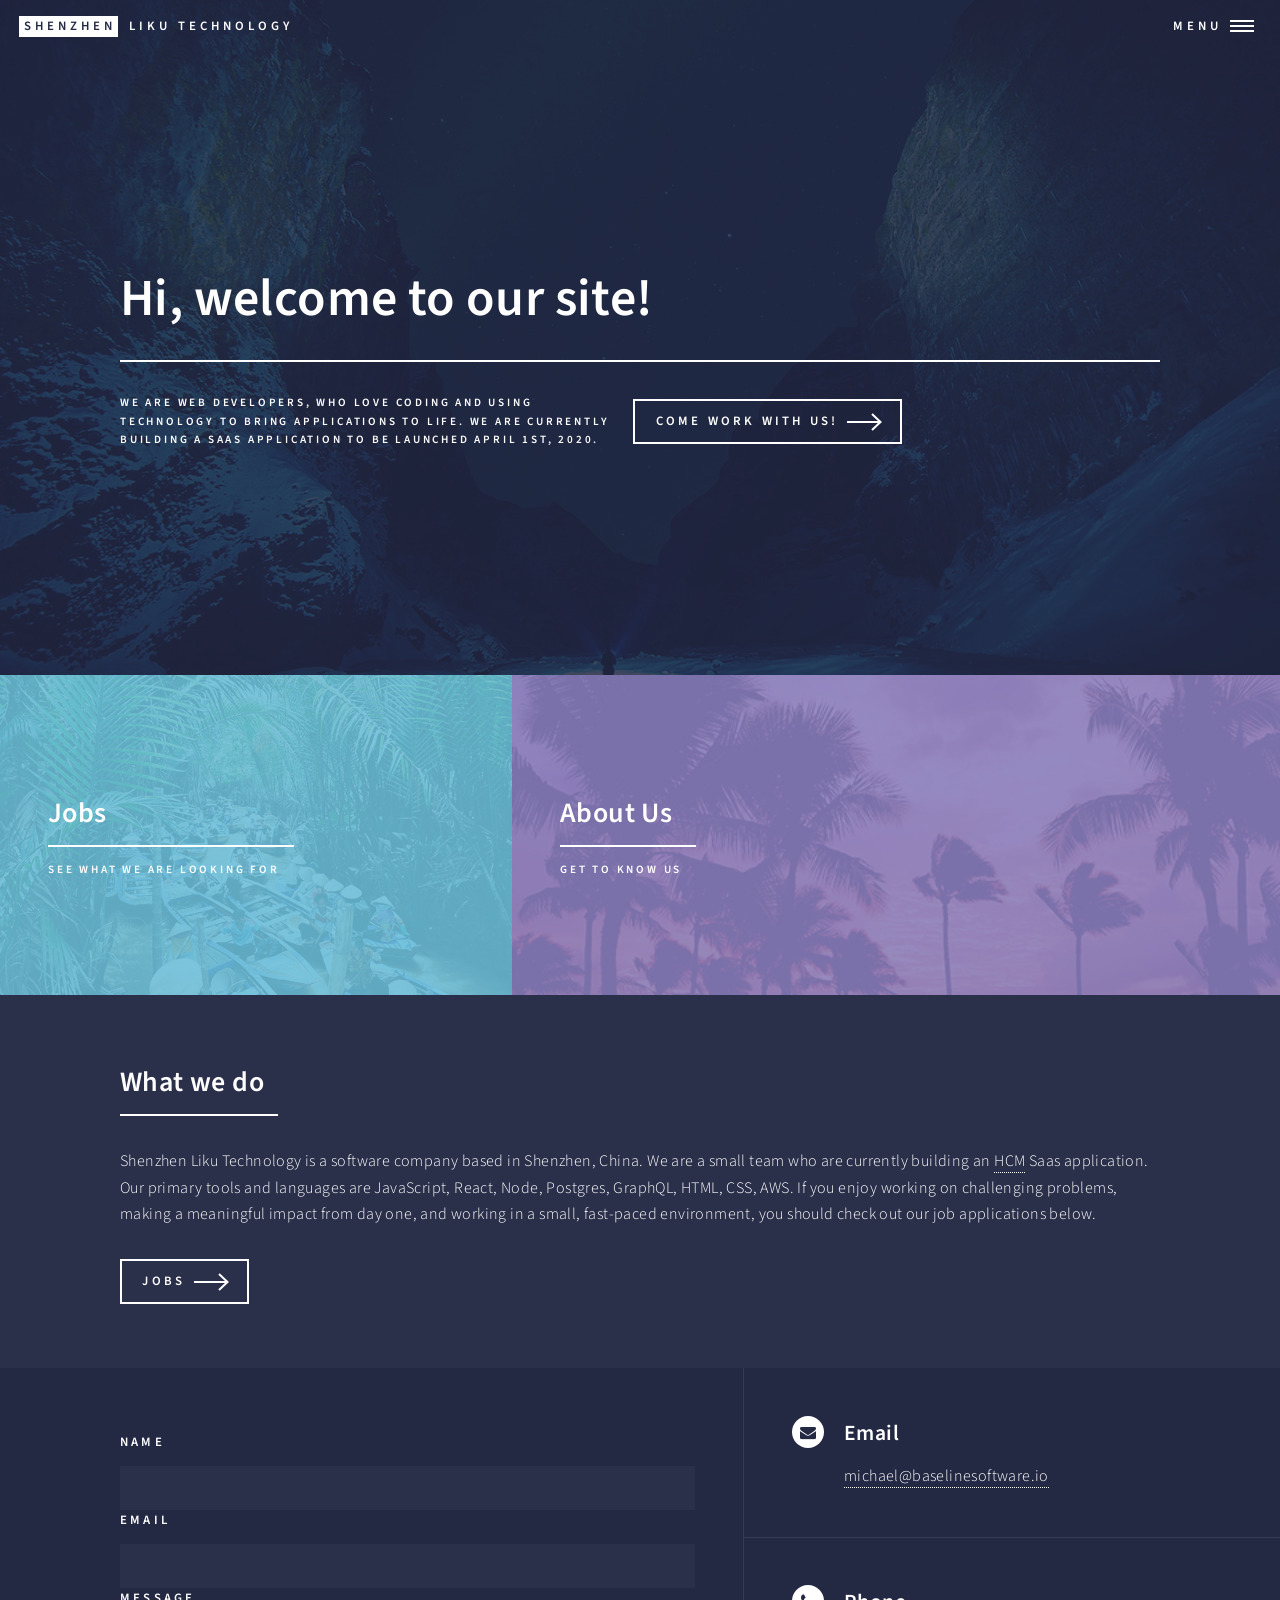
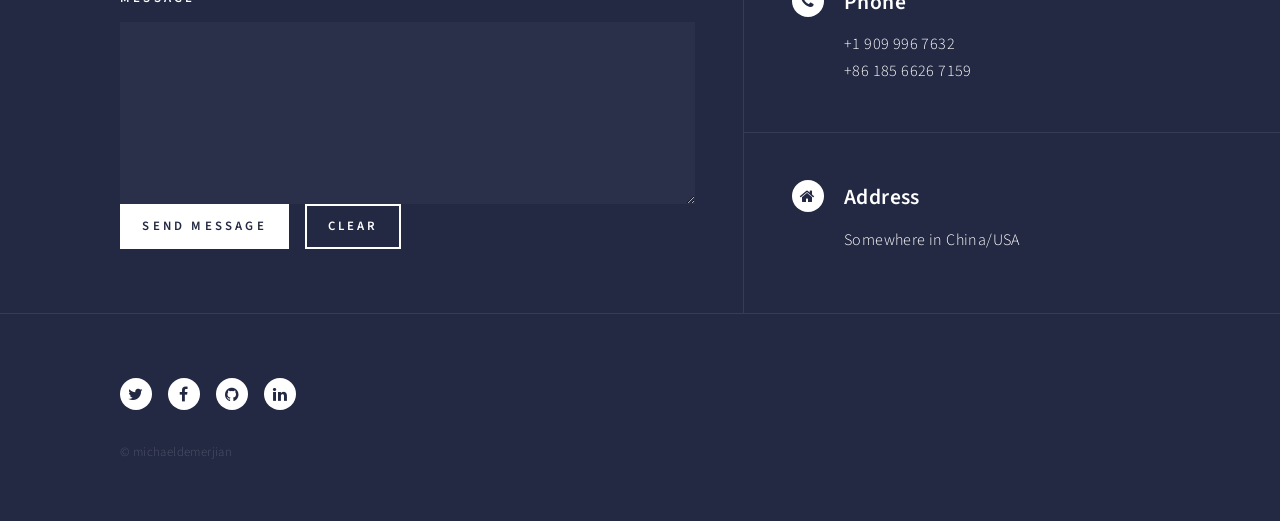
==== commit ba009dac: "Deploy shenzhenliku/shenzhenliku.github.io to github.com/shenzhenliku/shenzhenliku.github.io.git:mas" ====
--- a/index.html
+++ b/index.html
@@ -2,4 +2,4 @@
 /*!
  *  Font Awesome 4.7.0 by @davegandy - http://fontawesome.io - @fontawesome
  *  License - http://fontawesome.io/license (Font: SIL OFL 1.1, CSS: MIT License)
- */@font-face{font-family:FontAwesome;src:url(/static/fontawesome-webfont-674f50d287a8c48dc19ba404d20fe713.eot);src:url(/static/fontawesome-webfont-674f50d287a8c48dc19ba404d20fe713.eot?#iefix&v=4.7.0) format("embedded-opentype"),url(/static/fontawesome-webfont-af7ae505a9eed503f8b8e6982036873e.woff2) format("woff2"),url(/static/fontawesome-webfont-fee66e712a8a08eef5805a46892932ad.woff) format("woff"),url(/static/fontawesome-webfont-b06871f281fee6b241d60582ae9369b9.ttf) format("truetype"),url(/static/fontawesome-webfont-912ec66d7572ff821749319396470bde.svg#fontawesomeregular) format("svg");font-weight:400;font-style:normal}.fa{display:inline-block;font:normal normal normal 14px/1 FontAwesome;font-size:inherit;text-rendering:auto;-webkit-font-smoothing:antialiased;-moz-osx-font-smoothing:grayscale}.fa-lg{font-size:1.33333333em;line-height:.75em;vertical-align:-15%}.fa-2x{font-size:2em}.fa-3x{font-size:3em}.fa-4x{font-size:4em}.fa-5x{font-size:5em}.fa-fw{width:1.28571429em;text-align:center}.fa-ul{padding-left:0;margin-left:2.14285714em;list-style-type:none}.fa-ul>li{position:relative}.fa-li{position:absolute;left:-2.14285714em;width:2.14285714em;top:.14285714em;text-align:center}.fa-li.fa-lg{left:-1.85714286em}.fa-border{padding:.2em .25em .15em;border:.08em solid #eee;border-radius:.1em}.fa-pull-left{float:left}.fa-pull-right{float:right}.fa.fa-pull-left{margin-right:.3em}.fa.fa-pull-right{margin-left:.3em}.pull-right{float:right}.pull-left{float:left}.fa.pull-left{margin-right:.3em}.fa.pull-right{margin-left:.3em}.fa-spin{-webkit-animation:fa-spin 2s linear infinite;animation:fa-spin 2s linear infinite}.fa-pulse{-webkit-animation:fa-spin 1s steps(8) infinite;animation:fa-spin 1s steps(8) infinite}@-webkit-keyframes fa-spin{0%{-webkit-transform:rotate(0deg);transform:rotate(0deg)}to{-webkit-transform:rotate(359deg);transform:rotate(359deg)}}@keyframes fa-spin{0%{-webkit-transform:rotate(0deg);transform:rotate(0deg)}to{-webkit-transform:rotate(359deg);transform:rotate(359deg)}}.fa-rotate-90{-ms-filter:"progid:DXImageTransform.Microsoft.BasicImage(rotation=1)";-webkit-transform:rotate(90deg);transform:rotate(90deg)}.fa-rotate-180{-ms-filter:"progid:DXImageTransform.Microsoft.BasicImage(rotation=2)";-webkit-transform:rotate(180deg);transform:rotate(180deg)}.fa-rotate-270{-ms-filter:"progid:DXImageTransform.Microsoft.BasicImage(rotation=3)";-webkit-transform:rotate(270deg);transform:rotate(270deg)}.fa-flip-horizontal{-ms-filter:"progid:DXImageTransform.Microsoft.BasicImage(rotation=0, mirror=1)";-webkit-transform:scaleX(-1);transform:scaleX(-1)}.fa-flip-vertical{-ms-filter:"progid:DXImageTransform.Microsoft.BasicImage(rotation=2, mirror=1)";-webkit-transform:scaleY(-1);transform:scaleY(-1)}:root .fa-flip-horizontal,:root .fa-flip-vertical,:root .fa-rotate-90,:root .fa-rotate-180,:root .fa-rotate-270{-webkit-filter:none;filter:none}.fa-stack{position:relative;display:inline-block;width:2em;height:2em;line-height:2em;vertical-align:middle}.fa-stack-1x,.fa-stack-2x{position:absolute;left:0;width:100%;text-align:center}.fa-stack-1x{line-height:inherit}.fa-stack-2x{font-size:2em}.fa-inverse{color:#fff}.fa-glass:before{content:"\F000"}.fa-music:before{content:"\F001"}.fa-search:before{content:"\F002"}.fa-envelope-o:before{content:"\F003"}.fa-heart:before{content:"\F004"}.fa-star:before{content:"\F005"}.fa-star-o:before{content:"\F006"}.fa-user:before{content:"\F007"}.fa-film:before{content:"\F008"}.fa-th-large:before{content:"\F009"}.fa-th:before{content:"\F00A"}.fa-th-list:before{content:"\F00B"}.fa-check:before{content:"\F00C"}.fa-close:before,.fa-remove:before,.fa-times:before{content:"\F00D"}.fa-search-plus:before{content:"\F00E"}.fa-search-minus:before{content:"\F010"}.fa-power-off:before{content:"\F011"}.fa-signal:before{content:"\F012"}.fa-cog:before,.fa-gear:before{content:"\F013"}.fa-trash-o:before{content:"\F014"}.fa-home:before{content:"\F015"}.fa-file-o:before{content:"\F016"}.fa-clock-o:before{content:"\F017"}.fa-road:before{content:"\F018"}.fa-download:before{content:"\F019"}.fa-arrow-circle-o-down:before{content:"\F01A"}.fa-arrow-circle-o-up:before{content:"\F01B"}.fa-inbox:before{content:"\F01C"}.fa-play-circle-o:before{content:"\F01D"}.fa-repeat:before,.fa-rotate-right:before{content:"\F01E"}.fa-refresh:before{content:"\F021"}.fa-list-alt:before{content:"\F022"}.fa-lock:before{content:"\F023"}.fa-flag:before{content:"\F024"}.fa-headphones:before{content:"\F025"}.fa-volume-off:before{content:"\F026"}.fa-volume-down:before{content:"\F027"}.fa-volume-up:before{content:"\F028"}.fa-qrcode:before{content:"\F029"}.fa-barcode:before{content:"\F02A"}.fa-tag:before{content:"\F02B"}.fa-tags:before{content:"\F02C"}.fa-book:before{content:"\F02D"}.fa-bookmark:before{content:"\F02E"}.fa-print:before{content:"\F02F"}.fa-camera:before{content:"\F030"}.fa-font:before{content:"\F031"}.fa-bold:before{content:"\F032"}.fa-italic:before{content:"\F033"}.fa-text-height:before{content:"\F034"}.fa-text-width:before{content:"\F035"}.fa-align-left:before{content:"\F036"}.fa-align-center:before{content:"\F037"}.fa-align-right:before{content:"\F038"}.fa-align-justify:before{content:"\F039"}.fa-list:before{content:"\F03A"}.fa-dedent:before,.fa-outdent:before{content:"\F03B"}.fa-indent:before{content:"\F03C"}.fa-video-camera:before{content:"\F03D"}.fa-image:before,.fa-photo:before,.fa-picture-o:before{content:"\F03E"}.fa-pencil:before{content:"\F040"}.fa-map-marker:before{content:"\F041"}.fa-adjust:before{content:"\F042"}.fa-tint:before{content:"\F043"}.fa-edit:before,.fa-pencil-square-o:before{content:"\F044"}.fa-share-square-o:before{content:"\F045"}.fa-check-square-o:before{content:"\F046"}.fa-arrows:before{content:"\F047"}.fa-step-backward:before{content:"\F048"}.fa-fast-backward:before{content:"\F049"}.fa-backward:before{content:"\F04A"}.fa-play:before{content:"\F04B"}.fa-pause:before{content:"\F04C"}.fa-stop:before{content:"\F04D"}.fa-forward:before{content:"\F04E"}.fa-fast-forward:before{content:"\F050"}.fa-step-forward:before{content:"\F051"}.fa-eject:before{content:"\F052"}.fa-chevron-left:before{content:"\F053"}.fa-chevron-right:before{content:"\F054"}.fa-plus-circle:before{content:"\F055"}.fa-minus-circle:before{content:"\F056"}.fa-times-circle:before{content:"\F057"}.fa-check-circle:before{content:"\F058"}.fa-question-circle:before{content:"\F059"}.fa-info-circle:before{content:"\F05A"}.fa-crosshairs:before{content:"\F05B"}.fa-times-circle-o:before{content:"\F05C"}.fa-check-circle-o:before{content:"\F05D"}.fa-ban:before{content:"\F05E"}.fa-arrow-left:before{content:"\F060"}.fa-arrow-right:before{content:"\F061"}.fa-arrow-up:before{content:"\F062"}.fa-arrow-down:before{content:"\F063"}.fa-mail-forward:before,.fa-share:before{content:"\F064"}.fa-expand:before{content:"\F065"}.fa-compress:before{content:"\F066"}.fa-plus:before{content:"\F067"}.fa-minus:before{content:"\F068"}.fa-asterisk:before{content:"\F069"}.fa-exclamation-circle:before{content:"\F06A"}.fa-gift:before{content:"\F06B"}.fa-leaf:before{content:"\F06C"}.fa-fire:before{content:"\F06D"}.fa-eye:before{content:"\F06E"}.fa-eye-slash:before{content:"\F070"}.fa-exclamation-triangle:before,.fa-warning:before{content:"\F071"}.fa-plane:before{content:"\F072"}.fa-calendar:before{content:"\F073"}.fa-random:before{content:"\F074"}.fa-comment:before{content:"\F075"}.fa-magnet:before{content:"\F076"}.fa-chevron-up:before{content:"\F077"}.fa-chevron-down:before{content:"\F078"}.fa-retweet:before{content:"\F079"}.fa-shopping-cart:before{content:"\F07A"}.fa-folder:before{content:"\F07B"}.fa-folder-open:before{content:"\F07C"}.fa-arrows-v:before{content:"\F07D"}.fa-arrows-h:before{content:"\F07E"}.fa-bar-chart-o:before,.fa-bar-chart:before{content:"\F080"}.fa-twitter-square:before{content:"\F081"}.fa-facebook-square:before{content:"\F082"}.fa-camera-retro:before{content:"\F083"}.fa-key:before{content:"\F084"}.fa-cogs:before,.fa-gears:before{content:"\F085"}.fa-comments:before{content:"\F086"}.fa-thumbs-o-up:before{content:"\F087"}.fa-thumbs-o-down:before{content:"\F088"}.fa-star-half:before{content:"\F089"}.fa-heart-o:before{content:"\F08A"}.fa-sign-out:before{content:"\F08B"}.fa-linkedin-square:before{content:"\F08C"}.fa-thumb-tack:before{content:"\F08D"}.fa-external-link:before{content:"\F08E"}.fa-sign-in:before{content:"\F090"}.fa-trophy:before{content:"\F091"}.fa-github-square:before{content:"\F092"}.fa-upload:before{content:"\F093"}.fa-lemon-o:before{content:"\F094"}.fa-phone:before{content:"\F095"}.fa-square-o:before{content:"\F096"}.fa-bookmark-o:before{content:"\F097"}.fa-phone-square:before{content:"\F098"}.fa-twitter:before{content:"\F099"}.fa-facebook-f:before,.fa-facebook:before{content:"\F09A"}.fa-github:before{content:"\F09B"}.fa-unlock:before{content:"\F09C"}.fa-credit-card:before{content:"\F09D"}.fa-feed:before,.fa-rss:before{content:"\F09E"}.fa-hdd-o:before{content:"\F0A0"}.fa-bullhorn:before{content:"\F0A1"}.fa-bell:before{content:"\F0F3"}.fa-certificate:before{content:"\F0A3"}.fa-hand-o-right:before{content:"\F0A4"}.fa-hand-o-left:before{content:"\F0A5"}.fa-hand-o-up:before{content:"\F0A6"}.fa-hand-o-down:before{content:"\F0A7"}.fa-arrow-circle-left:before{content:"\F0A8"}.fa-arrow-circle-right:before{content:"\F0A9"}.fa-arrow-circle-up:before{content:"\F0AA"}.fa-arrow-circle-down:before{content:"\F0AB"}.fa-globe:before{content:"\F0AC"}.fa-wrench:before{content:"\F0AD"}.fa-tasks:before{content:"\F0AE"}.fa-filter:before{content:"\F0B0"}.fa-briefcase:before{content:"\F0B1"}.fa-arrows-alt:before{content:"\F0B2"}.fa-group:before,.fa-users:before{content:"\F0C0"}.fa-chain:before,.fa-link:before{content:"\F0C1"}.fa-cloud:before{content:"\F0C2"}.fa-flask:before{content:"\F0C3"}.fa-cut:before,.fa-scissors:before{content:"\F0C4"}.fa-copy:before,.fa-files-o:before{content:"\F0C5"}.fa-paperclip:before{content:"\F0C6"}.fa-floppy-o:before,.fa-save:before{content:"\F0C7"}.fa-square:before{content:"\F0C8"}.fa-bars:before,.fa-navicon:before,.fa-reorder:before{content:"\F0C9"}.fa-list-ul:before{content:"\F0CA"}.fa-list-ol:before{content:"\F0CB"}.fa-strikethrough:before{content:"\F0CC"}.fa-underline:before{content:"\F0CD"}.fa-table:before{content:"\F0CE"}.fa-magic:before{content:"\F0D0"}.fa-truck:before{content:"\F0D1"}.fa-pinterest:before{content:"\F0D2"}.fa-pinterest-square:before{content:"\F0D3"}.fa-google-plus-square:before{content:"\F0D4"}.fa-google-plus:before{content:"\F0D5"}.fa-money:before{content:"\F0D6"}.fa-caret-down:before{content:"\F0D7"}.fa-caret-up:before{content:"\F0D8"}.fa-caret-left:before{content:"\F0D9"}.fa-caret-right:before{content:"\F0DA"}.fa-columns:before{content:"\F0DB"}.fa-sort:before,.fa-unsorted:before{content:"\F0DC"}.fa-sort-desc:before,.fa-sort-down:before{content:"\F0DD"}.fa-sort-asc:before,.fa-sort-up:before{content:"\F0DE"}.fa-envelope:before{content:"\F0E0"}.fa-linkedin:before{content:"\F0E1"}.fa-rotate-left:before,.fa-undo:before{content:"\F0E2"}.fa-gavel:before,.fa-legal:before{content:"\F0E3"}.fa-dashboard:before,.fa-tachometer:before{content:"\F0E4"}.fa-comment-o:before{content:"\F0E5"}.fa-comments-o:before{content:"\F0E6"}.fa-bolt:before,.fa-flash:before{content:"\F0E7"}.fa-sitemap:before{content:"\F0E8"}.fa-umbrella:before{content:"\F0E9"}.fa-clipboard:before,.fa-paste:before{content:"\F0EA"}.fa-lightbulb-o:before{content:"\F0EB"}.fa-exchange:before{content:"\F0EC"}.fa-cloud-download:before{content:"\F0ED"}.fa-cloud-upload:before{content:"\F0EE"}.fa-user-md:before{content:"\F0F0"}.fa-stethoscope:before{content:"\F0F1"}.fa-suitcase:before{content:"\F0F2"}.fa-bell-o:before{content:"\F0A2"}.fa-coffee:before{content:"\F0F4"}.fa-cutlery:before{content:"\F0F5"}.fa-file-text-o:before{content:"\F0F6"}.fa-building-o:before{content:"\F0F7"}.fa-hospital-o:before{content:"\F0F8"}.fa-ambulance:before{content:"\F0F9"}.fa-medkit:before{content:"\F0FA"}.fa-fighter-jet:before{content:"\F0FB"}.fa-beer:before{content:"\F0FC"}.fa-h-square:before{content:"\F0FD"}.fa-plus-square:before{content:"\F0FE"}.fa-angle-double-left:before{content:"\F100"}.fa-angle-double-right:before{content:"\F101"}.fa-angle-double-up:before{content:"\F102"}.fa-angle-double-down:before{content:"\F103"}.fa-angle-left:before{content:"\F104"}.fa-angle-right:before{content:"\F105"}.fa-angle-up:before{content:"\F106"}.fa-angle-down:before{content:"\F107"}.fa-desktop:before{content:"\F108"}.fa-laptop:before{content:"\F109"}.fa-tablet:before{content:"\F10A"}.fa-mobile-phone:before,.fa-mobile:before{content:"\F10B"}.fa-circle-o:before{content:"\F10C"}.fa-quote-left:before{content:"\F10D"}.fa-quote-right:before{content:"\F10E"}.fa-spinner:before{content:"\F110"}.fa-circle:before{content:"\F111"}.fa-mail-reply:before,.fa-reply:before{content:"\F112"}.fa-github-alt:before{content:"\F113"}.fa-folder-o:before{content:"\F114"}.fa-folder-open-o:before{content:"\F115"}.fa-smile-o:before{content:"\F118"}.fa-frown-o:before{content:"\F119"}.fa-meh-o:before{content:"\F11A"}.fa-gamepad:before{content:"\F11B"}.fa-keyboard-o:before{content:"\F11C"}.fa-flag-o:before{content:"\F11D"}.fa-flag-checkered:before{content:"\F11E"}.fa-terminal:before{content:"\F120"}.fa-code:before{content:"\F121"}.fa-mail-reply-all:before,.fa-reply-all:before{content:"\F122"}.fa-star-half-empty:before,.fa-star-half-full:before,.fa-star-half-o:before{content:"\F123"}.fa-location-arrow:before{content:"\F124"}.fa-crop:before{content:"\F125"}.fa-code-fork:before{content:"\F126"}.fa-chain-broken:before,.fa-unlink:before{content:"\F127"}.fa-question:before{content:"\F128"}.fa-info:before{content:"\F129"}.fa-exclamation:before{content:"\F12A"}.fa-superscript:before{content:"\F12B"}.fa-subscript:before{content:"\F12C"}.fa-eraser:before{content:"\F12D"}.fa-puzzle-piece:before{content:"\F12E"}.fa-microphone:before{content:"\F130"}.fa-microphone-slash:before{content:"\F131"}.fa-shield:before{content:"\F132"}.fa-calendar-o:before{content:"\F133"}.fa-fire-extinguisher:before{content:"\F134"}.fa-rocket:before{content:"\F135"}.fa-maxcdn:before{content:"\F136"}.fa-chevron-circle-left:before{content:"\F137"}.fa-chevron-circle-right:before{content:"\F138"}.fa-chevron-circle-up:before{content:"\F139"}.fa-chevron-circle-down:before{content:"\F13A"}.fa-html5:before{content:"\F13B"}.fa-css3:before{content:"\F13C"}.fa-anchor:before{content:"\F13D"}.fa-unlock-alt:before{content:"\F13E"}.fa-bullseye:before{content:"\F140"}.fa-ellipsis-h:before{content:"\F141"}.fa-ellipsis-v:before{content:"\F142"}.fa-rss-square:before{content:"\F143"}.fa-play-circle:before{content:"\F144"}.fa-ticket:before{content:"\F145"}.fa-minus-square:before{content:"\F146"}.fa-minus-square-o:before{content:"\F147"}.fa-level-up:before{content:"\F148"}.fa-level-down:before{content:"\F149"}.fa-check-square:before{content:"\F14A"}.fa-pencil-square:before{content:"\F14B"}.fa-external-link-square:before{content:"\F14C"}.fa-share-square:before{content:"\F14D"}.fa-compass:before{content:"\F14E"}.fa-caret-square-o-down:before,.fa-toggle-down:before{content:"\F150"}.fa-caret-square-o-up:before,.fa-toggle-up:before{content:"\F151"}.fa-caret-square-o-right:before,.fa-toggle-right:before{content:"\F152"}.fa-eur:before,.fa-euro:before{content:"\F153"}.fa-gbp:before{content:"\F154"}.fa-dollar:before,.fa-usd:before{content:"\F155"}.fa-inr:before,.fa-rupee:before{content:"\F156"}.fa-cny:before,.fa-jpy:before,.fa-rmb:before,.fa-yen:before{content:"\F157"}.fa-rouble:before,.fa-rub:before,.fa-ruble:before{content:"\F158"}.fa-krw:before,.fa-won:before{content:"\F159"}.fa-bitcoin:before,.fa-btc:before{content:"\F15A"}.fa-file:before{content:"\F15B"}.fa-file-text:before{content:"\F15C"}.fa-sort-alpha-asc:before{content:"\F15D"}.fa-sort-alpha-desc:before{content:"\F15E"}.fa-sort-amount-asc:before{content:"\F160"}.fa-sort-amount-desc:before{content:"\F161"}.fa-sort-numeric-asc:before{content:"\F162"}.fa-sort-numeric-desc:before{content:"\F163"}.fa-thumbs-up:before{content:"\F164"}.fa-thumbs-down:before{content:"\F165"}.fa-youtube-square:before{content:"\F166"}.fa-youtube:before{content:"\F167"}.fa-xing:before{content:"\F168"}.fa-xing-square:before{content:"\F169"}.fa-youtube-play:before{content:"\F16A"}.fa-dropbox:before{content:"\F16B"}.fa-stack-overflow:before{content:"\F16C"}.fa-instagram:before{content:"\F16D"}.fa-flickr:before{content:"\F16E"}.fa-adn:before{content:"\F170"}.fa-bitbucket:before{content:"\F171"}.fa-bitbucket-square:before{content:"\F172"}.fa-tumblr:before{content:"\F173"}.fa-tumblr-square:before{content:"\F174"}.fa-long-arrow-down:before{content:"\F175"}.fa-long-arrow-up:before{content:"\F176"}.fa-long-arrow-left:before{content:"\F177"}.fa-long-arrow-right:before{content:"\F178"}.fa-apple:before{content:"\F179"}.fa-windows:before{content:"\F17A"}.fa-android:before{content:"\F17B"}.fa-linux:before{content:"\F17C"}.fa-dribbble:before{content:"\F17D"}.fa-skype:before{content:"\F17E"}.fa-foursquare:before{content:"\F180"}.fa-trello:before{content:"\F181"}.fa-female:before{content:"\F182"}.fa-male:before{content:"\F183"}.fa-gittip:before,.fa-gratipay:before{content:"\F184"}.fa-sun-o:before{content:"\F185"}.fa-moon-o:before{content:"\F186"}.fa-archive:before{content:"\F187"}.fa-bug:before{content:"\F188"}.fa-vk:before{content:"\F189"}.fa-weibo:before{content:"\F18A"}.fa-renren:before{content:"\F18B"}.fa-pagelines:before{content:"\F18C"}.fa-stack-exchange:before{content:"\F18D"}.fa-arrow-circle-o-right:before{content:"\F18E"}.fa-arrow-circle-o-left:before{content:"\F190"}.fa-caret-square-o-left:before,.fa-toggle-left:before{content:"\F191"}.fa-dot-circle-o:before{content:"\F192"}.fa-wheelchair:before{content:"\F193"}.fa-vimeo-square:before{content:"\F194"}.fa-try:before,.fa-turkish-lira:before{content:"\F195"}.fa-plus-square-o:before{content:"\F196"}.fa-space-shuttle:before{content:"\F197"}.fa-slack:before{content:"\F198"}.fa-envelope-square:before{content:"\F199"}.fa-wordpress:before{content:"\F19A"}.fa-openid:before{content:"\F19B"}.fa-bank:before,.fa-institution:before,.fa-university:before{content:"\F19C"}.fa-graduation-cap:before,.fa-mortar-board:before{content:"\F19D"}.fa-yahoo:before{content:"\F19E"}.fa-google:before{content:"\F1A0"}.fa-reddit:before{content:"\F1A1"}.fa-reddit-square:before{content:"\F1A2"}.fa-stumbleupon-circle:before{content:"\F1A3"}.fa-stumbleupon:before{content:"\F1A4"}.fa-delicious:before{content:"\F1A5"}.fa-digg:before{content:"\F1A6"}.fa-pied-piper-pp:before{content:"\F1A7"}.fa-pied-piper-alt:before{content:"\F1A8"}.fa-drupal:before{content:"\F1A9"}.fa-joomla:before{content:"\F1AA"}.fa-language:before{content:"\F1AB"}.fa-fax:before{content:"\F1AC"}.fa-building:before{content:"\F1AD"}.fa-child:before{content:"\F1AE"}.fa-paw:before{content:"\F1B0"}.fa-spoon:before{content:"\F1B1"}.fa-cube:before{content:"\F1B2"}.fa-cubes:before{content:"\F1B3"}.fa-behance:before{content:"\F1B4"}.fa-behance-square:before{content:"\F1B5"}.fa-steam:before{content:"\F1B6"}.fa-steam-square:before{content:"\F1B7"}.fa-recycle:before{content:"\F1B8"}.fa-automobile:before,.fa-car:before{content:"\F1B9"}.fa-cab:before,.fa-taxi:before{content:"\F1BA"}.fa-tree:before{content:"\F1BB"}.fa-spotify:before{content:"\F1BC"}.fa-deviantart:before{content:"\F1BD"}.fa-soundcloud:before{content:"\F1BE"}.fa-database:before{content:"\F1C0"}.fa-file-pdf-o:before{content:"\F1C1"}.fa-file-word-o:before{content:"\F1C2"}.fa-file-excel-o:before{content:"\F1C3"}.fa-file-powerpoint-o:before{content:"\F1C4"}.fa-file-image-o:before,.fa-file-photo-o:before,.fa-file-picture-o:before{content:"\F1C5"}.fa-file-archive-o:before,.fa-file-zip-o:before{content:"\F1C6"}.fa-file-audio-o:before,.fa-file-sound-o:before{content:"\F1C7"}.fa-file-movie-o:before,.fa-file-video-o:before{content:"\F1C8"}.fa-file-code-o:before{content:"\F1C9"}.fa-vine:before{content:"\F1CA"}.fa-codepen:before{content:"\F1CB"}.fa-jsfiddle:before{content:"\F1CC"}.fa-life-bouy:before,.fa-life-buoy:before,.fa-life-ring:before,.fa-life-saver:before,.fa-support:before{content:"\F1CD"}.fa-circle-o-notch:before{content:"\F1CE"}.fa-ra:before,.fa-rebel:before,.fa-resistance:before{content:"\F1D0"}.fa-empire:before,.fa-ge:before{content:"\F1D1"}.fa-git-square:before{content:"\F1D2"}.fa-git:before{content:"\F1D3"}.fa-hacker-news:before,.fa-y-combinator-square:before,.fa-yc-square:before{content:"\F1D4"}.fa-tencent-weibo:before{content:"\F1D5"}.fa-qq:before{content:"\F1D6"}.fa-wechat:before,.fa-weixin:before{content:"\F1D7"}.fa-paper-plane:before,.fa-send:before{content:"\F1D8"}.fa-paper-plane-o:before,.fa-send-o:before{content:"\F1D9"}.fa-history:before{content:"\F1DA"}.fa-circle-thin:before{content:"\F1DB"}.fa-header:before{content:"\F1DC"}.fa-paragraph:before{content:"\F1DD"}.fa-sliders:before{content:"\F1DE"}.fa-share-alt:before{content:"\F1E0"}.fa-share-alt-square:before{content:"\F1E1"}.fa-bomb:before{content:"\F1E2"}.fa-futbol-o:before,.fa-soccer-ball-o:before{content:"\F1E3"}.fa-tty:before{content:"\F1E4"}.fa-binoculars:before{content:"\F1E5"}.fa-plug:before{content:"\F1E6"}.fa-slideshare:before{content:"\F1E7"}.fa-twitch:before{content:"\F1E8"}.fa-yelp:before{content:"\F1E9"}.fa-newspaper-o:before{content:"\F1EA"}.fa-wifi:before{content:"\F1EB"}.fa-calculator:before{content:"\F1EC"}.fa-paypal:before{content:"\F1ED"}.fa-google-wallet:before{content:"\F1EE"}.fa-cc-visa:before{content:"\F1F0"}.fa-cc-mastercard:before{content:"\F1F1"}.fa-cc-discover:before{content:"\F1F2"}.fa-cc-amex:before{content:"\F1F3"}.fa-cc-paypal:before{content:"\F1F4"}.fa-cc-stripe:before{content:"\F1F5"}.fa-bell-slash:before{content:"\F1F6"}.fa-bell-slash-o:before{content:"\F1F7"}.fa-trash:before{content:"\F1F8"}.fa-copyright:before{content:"\F1F9"}.fa-at:before{content:"\F1FA"}.fa-eyedropper:before{content:"\F1FB"}.fa-paint-brush:before{content:"\F1FC"}.fa-birthday-cake:before{content:"\F1FD"}.fa-area-chart:before{content:"\F1FE"}.fa-pie-chart:before{content:"\F200"}.fa-line-chart:before{content:"\F201"}.fa-lastfm:before{content:"\F202"}.fa-lastfm-square:before{content:"\F203"}.fa-toggle-off:before{content:"\F204"}.fa-toggle-on:before{content:"\F205"}.fa-bicycle:before{content:"\F206"}.fa-bus:before{content:"\F207"}.fa-ioxhost:before{content:"\F208"}.fa-angellist:before{content:"\F209"}.fa-cc:before{content:"\F20A"}.fa-ils:before,.fa-shekel:before,.fa-sheqel:before{content:"\F20B"}.fa-meanpath:before{content:"\F20C"}.fa-buysellads:before{content:"\F20D"}.fa-connectdevelop:before{content:"\F20E"}.fa-dashcube:before{content:"\F210"}.fa-forumbee:before{content:"\F211"}.fa-leanpub:before{content:"\F212"}.fa-sellsy:before{content:"\F213"}.fa-shirtsinbulk:before{content:"\F214"}.fa-simplybuilt:before{content:"\F215"}.fa-skyatlas:before{content:"\F216"}.fa-cart-plus:before{content:"\F217"}.fa-cart-arrow-down:before{content:"\F218"}.fa-diamond:before{content:"\F219"}.fa-ship:before{content:"\F21A"}.fa-user-secret:before{content:"\F21B"}.fa-motorcycle:before{content:"\F21C"}.fa-street-view:before{content:"\F21D"}.fa-heartbeat:before{content:"\F21E"}.fa-venus:before{content:"\F221"}.fa-mars:before{content:"\F222"}.fa-mercury:before{content:"\F223"}.fa-intersex:before,.fa-transgender:before{content:"\F224"}.fa-transgender-alt:before{content:"\F225"}.fa-venus-double:before{content:"\F226"}.fa-mars-double:before{content:"\F227"}.fa-venus-mars:before{content:"\F228"}.fa-mars-stroke:before{content:"\F229"}.fa-mars-stroke-v:before{content:"\F22A"}.fa-mars-stroke-h:before{content:"\F22B"}.fa-neuter:before{content:"\F22C"}.fa-genderless:before{content:"\F22D"}.fa-facebook-official:before{content:"\F230"}.fa-pinterest-p:before{content:"\F231"}.fa-whatsapp:before{content:"\F232"}.fa-server:before{content:"\F233"}.fa-user-plus:before{content:"\F234"}.fa-user-times:before{content:"\F235"}.fa-bed:before,.fa-hotel:before{content:"\F236"}.fa-viacoin:before{content:"\F237"}.fa-train:before{content:"\F238"}.fa-subway:before{content:"\F239"}.fa-medium:before{content:"\F23A"}.fa-y-combinator:before,.fa-yc:before{content:"\F23B"}.fa-optin-monster:before{content:"\F23C"}.fa-opencart:before{content:"\F23D"}.fa-expeditedssl:before{content:"\F23E"}.fa-battery-4:before,.fa-battery-full:before,.fa-battery:before{content:"\F240"}.fa-battery-3:before,.fa-battery-three-quarters:before{content:"\F241"}.fa-battery-2:before,.fa-battery-half:before{content:"\F242"}.fa-battery-1:before,.fa-battery-quarter:before{content:"\F243"}.fa-battery-0:before,.fa-battery-empty:before{content:"\F244"}.fa-mouse-pointer:before{content:"\F245"}.fa-i-cursor:before{content:"\F246"}.fa-object-group:before{content:"\F247"}.fa-object-ungroup:before{content:"\F248"}.fa-sticky-note:before{content:"\F249"}.fa-sticky-note-o:before{content:"\F24A"}.fa-cc-jcb:before{content:"\F24B"}.fa-cc-diners-club:before{content:"\F24C"}.fa-clone:before{content:"\F24D"}.fa-balance-scale:before{content:"\F24E"}.fa-hourglass-o:before{content:"\F250"}.fa-hourglass-1:before,.fa-hourglass-start:before{content:"\F251"}.fa-hourglass-2:before,.fa-hourglass-half:before{content:"\F252"}.fa-hourglass-3:before,.fa-hourglass-end:before{content:"\F253"}.fa-hourglass:before{content:"\F254"}.fa-hand-grab-o:before,.fa-hand-rock-o:before{content:"\F255"}.fa-hand-paper-o:before,.fa-hand-stop-o:before{content:"\F256"}.fa-hand-scissors-o:before{content:"\F257"}.fa-hand-lizard-o:before{content:"\F258"}.fa-hand-spock-o:before{content:"\F259"}.fa-hand-pointer-o:before{content:"\F25A"}.fa-hand-peace-o:before{content:"\F25B"}.fa-trademark:before{content:"\F25C"}.fa-registered:before{content:"\F25D"}.fa-creative-commons:before{content:"\F25E"}.fa-gg:before{content:"\F260"}.fa-gg-circle:before{content:"\F261"}.fa-tripadvisor:before{content:"\F262"}.fa-odnoklassniki:before{content:"\F263"}.fa-odnoklassniki-square:before{content:"\F264"}.fa-get-pocket:before{content:"\F265"}.fa-wikipedia-w:before{content:"\F266"}.fa-safari:before{content:"\F267"}.fa-chrome:before{content:"\F268"}.fa-firefox:before{content:"\F269"}.fa-opera:before{content:"\F26A"}.fa-internet-explorer:before{content:"\F26B"}.fa-television:before,.fa-tv:before{content:"\F26C"}.fa-contao:before{content:"\F26D"}.fa-500px:before{content:"\F26E"}.fa-amazon:before{content:"\F270"}.fa-calendar-plus-o:before{content:"\F271"}.fa-calendar-minus-o:before{content:"\F272"}.fa-calendar-times-o:before{content:"\F273"}.fa-calendar-check-o:before{content:"\F274"}.fa-industry:before{content:"\F275"}.fa-map-pin:before{content:"\F276"}.fa-map-signs:before{content:"\F277"}.fa-map-o:before{content:"\F278"}.fa-map:before{content:"\F279"}.fa-commenting:before{content:"\F27A"}.fa-commenting-o:before{content:"\F27B"}.fa-houzz:before{content:"\F27C"}.fa-vimeo:before{content:"\F27D"}.fa-black-tie:before{content:"\F27E"}.fa-fonticons:before{content:"\F280"}.fa-reddit-alien:before{content:"\F281"}.fa-edge:before{content:"\F282"}.fa-credit-card-alt:before{content:"\F283"}.fa-codiepie:before{content:"\F284"}.fa-modx:before{content:"\F285"}.fa-fort-awesome:before{content:"\F286"}.fa-usb:before{content:"\F287"}.fa-product-hunt:before{content:"\F288"}.fa-mixcloud:before{content:"\F289"}.fa-scribd:before{content:"\F28A"}.fa-pause-circle:before{content:"\F28B"}.fa-pause-circle-o:before{content:"\F28C"}.fa-stop-circle:before{content:"\F28D"}.fa-stop-circle-o:before{content:"\F28E"}.fa-shopping-bag:before{content:"\F290"}.fa-shopping-basket:before{content:"\F291"}.fa-hashtag:before{content:"\F292"}.fa-bluetooth:before{content:"\F293"}.fa-bluetooth-b:before{content:"\F294"}.fa-percent:before{content:"\F295"}.fa-gitlab:before{content:"\F296"}.fa-wpbeginner:before{content:"\F297"}.fa-wpforms:before{content:"\F298"}.fa-envira:before{content:"\F299"}.fa-universal-access:before{content:"\F29A"}.fa-wheelchair-alt:before{content:"\F29B"}.fa-question-circle-o:before{content:"\F29C"}.fa-blind:before{content:"\F29D"}.fa-audio-description:before{content:"\F29E"}.fa-volume-control-phone:before{content:"\F2A0"}.fa-braille:before{content:"\F2A1"}.fa-assistive-listening-systems:before{content:"\F2A2"}.fa-american-sign-language-interpreting:before,.fa-asl-interpreting:before{content:"\F2A3"}.fa-deaf:before,.fa-deafness:before,.fa-hard-of-hearing:before{content:"\F2A4"}.fa-glide:before{content:"\F2A5"}.fa-glide-g:before{content:"\F2A6"}.fa-sign-language:before,.fa-signing:before{content:"\F2A7"}.fa-low-vision:before{content:"\F2A8"}.fa-viadeo:before{content:"\F2A9"}.fa-viadeo-square:before{content:"\F2AA"}.fa-snapchat:before{content:"\F2AB"}.fa-snapchat-ghost:before{content:"\F2AC"}.fa-snapchat-square:before{content:"\F2AD"}.fa-pied-piper:before{content:"\F2AE"}.fa-first-order:before{content:"\F2B0"}.fa-yoast:before{content:"\F2B1"}.fa-themeisle:before{content:"\F2B2"}.fa-google-plus-circle:before,.fa-google-plus-official:before{content:"\F2B3"}.fa-fa:before,.fa-font-awesome:before{content:"\F2B4"}.fa-handshake-o:before{content:"\F2B5"}.fa-envelope-open:before{content:"\F2B6"}.fa-envelope-open-o:before{content:"\F2B7"}.fa-linode:before{content:"\F2B8"}.fa-address-book:before{content:"\F2B9"}.fa-address-book-o:before{content:"\F2BA"}.fa-address-card:before,.fa-vcard:before{content:"\F2BB"}.fa-address-card-o:before,.fa-vcard-o:before{content:"\F2BC"}.fa-user-circle:before{content:"\F2BD"}.fa-user-circle-o:before{content:"\F2BE"}.fa-user-o:before{content:"\F2C0"}.fa-id-badge:before{content:"\F2C1"}.fa-drivers-license:before,.fa-id-card:before{content:"\F2C2"}.fa-drivers-license-o:before,.fa-id-card-o:before{content:"\F2C3"}.fa-quora:before{content:"\F2C4"}.fa-free-code-camp:before{content:"\F2C5"}.fa-telegram:before{content:"\F2C6"}.fa-thermometer-4:before,.fa-thermometer-full:before,.fa-thermometer:before{content:"\F2C7"}.fa-thermometer-3:before,.fa-thermometer-three-quarters:before{content:"\F2C8"}.fa-thermometer-2:before,.fa-thermometer-half:before{content:"\F2C9"}.fa-thermometer-1:before,.fa-thermometer-quarter:before{content:"\F2CA"}.fa-thermometer-0:before,.fa-thermometer-empty:before{content:"\F2CB"}.fa-shower:before{content:"\F2CC"}.fa-bath:before,.fa-bathtub:before,.fa-s15:before{content:"\F2CD"}.fa-podcast:before{content:"\F2CE"}.fa-window-maximize:before{content:"\F2D0"}.fa-window-minimize:before{content:"\F2D1"}.fa-window-restore:before{content:"\F2D2"}.fa-times-rectangle:before,.fa-window-close:before{content:"\F2D3"}.fa-times-rectangle-o:before,.fa-window-close-o:before{content:"\F2D4"}.fa-bandcamp:before{content:"\F2D5"}.fa-grav:before{content:"\F2D6"}.fa-etsy:before{content:"\F2D7"}.fa-imdb:before{content:"\F2D8"}.fa-ravelry:before{content:"\F2D9"}.fa-eercast:before{content:"\F2DA"}.fa-microchip:before{content:"\F2DB"}.fa-snowflake-o:before{content:"\F2DC"}.fa-superpowers:before{content:"\F2DD"}.fa-wpexplorer:before{content:"\F2DE"}.fa-meetup:before{content:"\F2E0"}.sr-only{position:absolute;width:1px;height:1px;padding:0;margin:-1px;overflow:hidden;clip:rect(0,0,0,0);border:0}.sr-only-focusable:active,.sr-only-focusable:focus{position:static;width:auto;height:auto;margin:0;overflow:visible;clip:auto}.mb-5{margin-bottom:2em}@media screen and (min-width:981px){.grid-wrapper{display:grid;grid-gap:0 2.25em;grid-template-columns:repeat(12,1fr);margin:0 auto;width:100%}.col-1{grid-column:span 1}.col-2{grid-column:span 2}.col-3{grid-column:span 3}.col-4{grid-column:span 4}.col-5{grid-column:span 5}.col-6{grid-column:span 6}.col-7{grid-column:span 7}.col-8{grid-column:span 8}.col-9{grid-column:span 9}.col-10{grid-column:span 10}.col-11{grid-column:span 11}.col-12{grid-column:span 12}}a,abbr,acronym,address,applet,article,aside,audio,b,big,blockquote,body,canvas,caption,center,cite,code,dd,del,details,dfn,div,dl,dt,em,embed,fieldset,figcaption,figure,footer,form,h1,h2,h3,h4,h5,h6,header,hgroup,html,i,iframe,img,ins,kbd,label,legend,li,mark,menu,nav,object,ol,output,p,pre,q,ruby,s,samp,section,small,span,strike,strong,sub,summary,sup,table,tbody,td,tfoot,th,thead,time,tr,tt,u,ul,var,video{margin:0;padding:0;border:0;font-size:100%;font:inherit;vertical-align:baseline}article,aside,details,figcaption,figure,footer,header,hgroup,menu,nav,section{display:block}body{line-height:1}ol,ul{list-style:none}blockquote,q{quotes:none}blockquote:after,blockquote:before,q:after,q:before{content:"";content:none}table{border-collapse:collapse;border-spacing:0}body{-webkit-text-size-adjust:none}*,:after,:before{box-sizing:border-box}@-ms-viewport{width:device-width}body{-ms-overflow-style:scrollbar}@media screen and (max-width:480px){body,html{min-width:320px}}body{background:#242943}body.is-loading *,body.is-loading :after,body.is-loading :before{-webkit-animation:none!important;animation:none!important;-webkit-transition:none!important;transition:none!important}body,input,select,textarea{color:#fff;font-family:Source Sans Pro,Helvetica,sans-serif;font-size:17pt;font-weight:300;letter-spacing:.025em;line-height:1.65}@media screen and (max-width:1680px){body,input,select,textarea{font-size:14pt}}@media screen and (max-width:1280px){body,input,select,textarea{font-size:12pt}}@media screen and (max-width:360px){body,input,select,textarea{font-size:11pt}}a{-webkit-transition:color .2s ease-in-out,border-bottom-color .2s ease-in-out;transition:color .2s ease-in-out,border-bottom-color .2s ease-in-out;border-bottom:1px dotted;color:inherit;text-decoration:none}a:hover{border-bottom-color:transparent;color:#9bf1ff!important}a:active{color:#53e3fb!important}b,strong{color:#fff;font-weight:600}em,i{font-style:italic}p{margin:0 0 2em}h1,h2,h3,h4,h5,h6{color:#fff;font-weight:600;line-height:1.65;margin:0 0 1em}h1 a,h2 a,h3 a,h4 a,h5 a,h6 a{color:inherit;border-bottom:0}h1{font-size:2.5em}h2{font-size:1.75em}h3{font-size:1.35em}h4{font-size:1.1em}h5{font-size:.9em}h6{font-size:.7em}@media screen and (max-width:736px){h1{font-size:2em}h2{font-size:1.5em}h3{font-size:1.25em}}sub{top:.5em}sub,sup{font-size:.8em;position:relative}sup{top:-.5em}blockquote{border-left:4px solid rgba(212,212,255,.1);font-style:italic;margin:0 0 2em;padding:.5em 0 .5em 2em}code{background:rgba(212,212,255,.035);margin:0 .25em;padding:.25em .65em}code,pre{font-family:Courier New,monospace;font-size:.9em}pre{-webkit-overflow-scrolling:touch;margin:0 0 2em}pre code{display:block;line-height:1.75;padding:1em 1.5em;overflow-x:auto}hr{border:0;border-bottom:1px solid rgba(212,212,255,.1);margin:2em 0}hr.major{margin:3em 0}.align-left{text-align:left}.align-center{text-align:center}.align-right{text-align:right}article.special,section.special{text-align:center}header.major{width:-webkit-max-content;width:-ms-max-content;width:max-content;margin-bottom:2em}header.major>:first-child{margin-bottom:0;width:calc(100% + .5em)}header.major>:first-child:after{content:"";background-color:#fff;display:block;height:2px;margin:.325em 0 .5em;width:100%}header.major>p{font-size:.7em;font-weight:600;letter-spacing:.25em;margin-bottom:0;text-transform:uppercase}body.is-ie header.major>:first-child:after{max-width:9em}body.is-ie header.major>h1:after{max-width:100%!important}@media screen and (max-width:736px){header.major>p br{display:none}}form,form .field{margin:0 0 2em}form .field.half{width:50%;float:left;padding:0 0 0 1em}form .field.half.first{padding:0 1em 0 0}form>.actions{margin:2.5em 0 0!important}@media screen and (max-width:736px){form .field{margin:0 0 1.5em}form .field.half{padding:0 0 0 .75em}form .field.half.first{padding:0 .75em 0 0}form>.actions{margin:2em 0 0!important}}@media screen and (max-width:480px){form .field.half{width:100%;float:none;padding:0}form .field.half.first{padding:0}}label{color:#fff;display:block;font-size:.8em;font-weight:600;letter-spacing:.25em;margin:0 0 1em;text-transform:uppercase}input[type=email],input[type=password],input[type=search],input[type=tel],input[type=text],input[type=url],select,textarea{-moz-appearance:none;-webkit-appearance:none;-ms-appearance:none;appearance:none;background:rgba(212,212,255,.035);border:none;border-radius:0;color:inherit;display:block;outline:0;padding:0 1em;text-decoration:none;width:100%;resize:vertical}input[type=email]:invalid,input[type=password]:invalid,input[type=search]:invalid,input[type=tel]:invalid,input[type=text]:invalid,input[type=url]:invalid,select:invalid,textarea:invalid{box-shadow:none}input[type=email]:focus,input[type=password]:focus,input[type=search]:focus,input[type=tel]:focus,input[type=text]:focus,input[type=url]:focus,select:focus,textarea:focus{border-color:#9bf1ff;box-shadow:0 0 0 2px #9bf1ff}.select-wrapper{text-decoration:none;display:block;position:relative}.select-wrapper:before{-moz-osx-font-smoothing:grayscale;-webkit-font-smoothing:antialiased;font-family:FontAwesome;font-style:normal;font-weight:400;text-transform:none!important;color:rgba(212,212,255,.1);content:"\F078";display:block;height:2.75em;line-height:2.75em;pointer-events:none;position:absolute;right:0;text-align:center;top:0;width:2.75em}.select-wrapper select::-ms-expand{display:none}input[type=email],input[type=password],input[type=search],input[type=tel],input[type=text],input[type=url],select{height:2.75em}textarea{padding:.75em 1em}input[type=checkbox],input[type=radio]{-moz-appearance:none;-webkit-appearance:none;-ms-appearance:none;appearance:none;display:block;float:left;margin-right:-2em;opacity:0;width:1em;z-index:-1}input[type=checkbox]+label,input[type=radio]+label{text-decoration:none;color:#fff;cursor:pointer;display:inline-block;font-weight:300;padding-left:2.65em;padding-right:.75em;position:relative}input[type=checkbox]+label:before,input[type=radio]+label:before{-moz-osx-font-smoothing:grayscale;-webkit-font-smoothing:antialiased;font-family:FontAwesome;font-style:normal;font-weight:400;text-transform:none!important;background:rgba(212,212,255,.035);content:"";display:inline-block;height:1.65em;left:0;letter-spacing:0;line-height:1.58125em;position:absolute;text-align:center;top:0;width:1.65em}input[type=checkbox]:checked+label:before,input[type=radio]:checked+label:before{background:#fff;border-color:#9bf1ff;content:"\F00C";color:#242943}input[type=checkbox]:focus+label:before,input[type=radio]:focus+label:before{box-shadow:0 0 0 2px #9bf1ff}input[type=radio]+label:before{border-radius:100%}::-webkit-input-placeholder{color:rgba(244,244,255,.2)!important;opacity:1}:-moz-placeholder,::-moz-placeholder{color:rgba(244,244,255,.2)!important;opacity:1}:-ms-input-placeholder{color:rgba(244,244,255,.2)!important;opacity:1}.formerize-placeholder{color:rgba(244,244,255,.2)!important;opacity:1}.box{border:1px solid rgba(212,212,255,.1);margin-bottom:2em;padding:1.5em}.box>:last-child,.box>:last-child>:last-child,.box>:last-child>:last-child>:last-child{margin-bottom:0}.box.alt{border:0;border-radius:0;padding:0}.icon{text-decoration:none;border-bottom:none;position:relative}.icon:before{-moz-osx-font-smoothing:grayscale;-webkit-font-smoothing:antialiased;font-family:FontAwesome;font-style:normal;font-weight:400;text-transform:none!important}.icon>.label{display:none}.icon.alt:before{background-color:#fff;border-radius:100%;color:#242943;display:inline-block;height:2em;line-height:2em;text-align:center;width:2em}a.icon.alt:before{-webkit-transition:background-color .2s ease-in-out;transition:background-color .2s ease-in-out}a.icon.alt:hover:before{background-color:#6fc3df}a.icon.alt:active:before{background-color:#37a6cb}.image{border:0;display:inline-block;position:relative}.image img{display:block}.image.left,.image.right{max-width:30%}.image.left img,.image.right img{width:100%}.image.left{float:left;margin:0 1.5em 1.25em 0;top:.25em}.image.right{float:right;margin:0 0 1.25em 1.5em;top:.25em}.image.fit{display:block;margin:0 0 2em;width:100%}.image.fit img{width:100%}.image.main{display:block;margin:2.5em 0;width:100%}.image.main img{width:100%}@media screen and (max-width:736px){.image.main{margin:1.5em 0}}ol{list-style:decimal;margin:0 0 2em;padding-left:1.25em}ol li{padding-left:.25em}ul{list-style:disc;margin:0 0 2em;padding-left:1em}ul li{padding-left:.5em}ul.alt{list-style:none;padding-left:0}ul.alt li{border-top:1px solid rgba(212,212,255,.1);padding:.5em 0}ul.alt li:first-child{border-top:0;padding-top:0}ul.icons{cursor:default;list-style:none;padding-left:0}ul.icons li{display:inline-block;padding:0 1em 0 0}ul.icons li:last-child{padding-right:0}@media screen and (max-width:736px){ul.icons li{padding:0 .75em 0 0}}ul.actions{cursor:default;list-style:none;padding-left:0}ul.actions li{display:inline-block;padding:0 1em 0 0;vertical-align:middle}ul.actions li:last-child{padding-right:0}ul.actions.small li{padding:0 1em 0 0}ul.actions.vertical li{display:block;padding:1em 0 0}ul.actions.vertical li:first-child{padding-top:0}ul.actions.vertical li>*{margin-bottom:0}ul.actions.vertical.small li:first-child{padding-top:0}ul.actions.fit{display:table;margin-left:-1em;padding:0;table-layout:fixed;width:calc(100% + 1em)}ul.actions.fit li{display:table-cell;padding:0 0 0 1em}ul.actions.fit li>*{margin-bottom:0}ul.actions.fit.small{margin-left:-1em;width:calc(100% + 1em)}ul.actions.fit.small li{padding:0 0 0 1em}ul.pagination{cursor:default;list-style:none;padding-left:0}ul.pagination li{display:inline-block;padding-left:0;vertical-align:middle}ul.pagination li>.page{-webkit-transition:background-color .2s ease-in-out,color .2s ease-in-out;transition:background-color .2s ease-in-out,color .2s ease-in-out;border-bottom:0;display:inline-block;font-size:.8em;font-weight:600;height:1.5em;line-height:1.5em;margin:0 .125em;min-width:1.5em;padding:0 .5em;text-align:center}ul.pagination li>.page.active{background-color:#fff;color:#242943}ul.pagination li>.page.active:hover{background-color:#9bf1ff;color:#242943!important}ul.pagination li>.page.active:active{background-color:#53e3fb}ul.pagination li:first-child{padding-right:.75em}ul.pagination li:last-child{padding-left:.75em}@media screen and (max-width:480px){ul.pagination li:nth-child(n+2):nth-last-child(n+2){display:none}ul.pagination li:first-child{padding-right:0}}dl{margin:0 0 2em}dl dt{display:block;font-weight:600;margin:0 0 1em}dl dd{margin-left:2em}.table-wrapper{-webkit-overflow-scrolling:touch;overflow-x:auto}table{margin:0 0 2em;width:100%}table tbody tr{border:1px solid rgba(212,212,255,.1);border-left:0;border-right:0}table tbody tr:nth-child(odd){background-color:rgba(212,212,255,.035)}table td{padding:.75em}table th{color:#fff;font-size:.9em;font-weight:600;padding:0 .75em .75em;text-align:left}table thead{border-bottom:2px solid rgba(212,212,255,.1)}table tfoot{border-top:2px solid rgba(212,212,255,.1)}table.alt{border-collapse:separate}table.alt tbody tr td{border-color:rgba(212,212,255,.1);border-style:solid;border-width:0 1px 1px 0}table.alt tbody tr td:first-child{border-left-width:1px}table.alt tbody tr:first-child td{border-top-width:1px}table.alt thead{border-bottom:0}table.alt tfoot{border-top:0}.button,button,input[type=button],input[type=reset],input[type=submit]{-moz-appearance:none;-webkit-appearance:none;-ms-appearance:none;appearance:none;-webkit-transition:background-color .2s ease-in-out,box-shadow .2s ease-in-out,color .2s ease-in-out;transition:background-color .2s ease-in-out,box-shadow .2s ease-in-out,color .2s ease-in-out;background-color:transparent;border:0;border-radius:0;box-shadow:inset 0 0 0 2px #fff;color:#fff;cursor:pointer;display:inline-block;font-size:.8em;font-weight:600;height:3.5em;letter-spacing:.25em;line-height:3.5em;padding:0 1.75em;text-align:center;text-decoration:none;text-transform:uppercase;white-space:nowrap}.button:active,.button:hover,button:active,button:hover,input[type=button]:active,input[type=button]:hover,input[type=reset]:active,input[type=reset]:hover,input[type=submit]:active,input[type=submit]:hover{box-shadow:inset 0 0 0 2px #9bf1ff;color:#9bf1ff}.button:active,button:active,input[type=button]:active,input[type=reset]:active,input[type=submit]:active{background-color:rgba(155,241,255,.1);box-shadow:inset 0 0 0 2px #53e3fb;color:#53e3fb}.button.icon:before,button.icon:before,input[type=button].icon:before,input[type=reset].icon:before,input[type=submit].icon:before{margin-right:.5em}.button.fit,button.fit,input[type=button].fit,input[type=reset].fit,input[type=submit].fit{display:block;margin:0 0 1em;width:100%}.button.small,button.small,input[type=button].small,input[type=reset].small,input[type=submit].small{font-size:.6em}.button.big,button.big,input[type=button].big,input[type=reset].big,input[type=submit].big{font-size:1.25em;height:3em;line-height:3em}.button.next,button.next,input[type=button].next,input[type=reset].next,input[type=submit].next{padding-right:4.5em;position:relative}.button.next:after,.button.next:before,button.next:after,button.next:before,input[type=button].next:after,input[type=button].next:before,input[type=reset].next:after,input[type=reset].next:before,input[type=submit].next:after,input[type=submit].next:before{-webkit-transition:opacity .2s ease-in-out;transition:opacity .2s ease-in-out;background-position:100%;background-repeat:no-repeat;background-size:36px 24px;content:"";display:block;height:100%;position:absolute;right:1.5em;top:0;vertical-align:middle;width:36px}.button.next:before,button.next:before,input[type=button].next:before,input[type=reset].next:before,input[type=submit].next:before{background-image:url("data:image/svg+xml;charset=utf8,%3Csvg xmlns='http://www.w3.org/2000/svg' xmlns:xlink='http://www.w3.org/1999/xlink' width='36px' height='24px' viewBox='0 0 36 24' zoomAndPan='disable'%3E%3Cstyle%3Eline %7B stroke: %23fff%3B stroke-width: 2px%3B %7D%3C/style%3E%3Cline x1='0' y1='12' x2='34' y2='12' /%3E%3Cline x1='25' y1='4' x2='34' y2='12.5' /%3E%3Cline x1='25' y1='20' x2='34' y2='11.5' /%3E%3C/svg%3E")}.button.next:after,button.next:after,input[type=button].next:after,input[type=reset].next:after,input[type=submit].next:after{background-image:url("data:image/svg+xml;charset=utf8,%3Csvg xmlns='http://www.w3.org/2000/svg' xmlns:xlink='http://www.w3.org/1999/xlink' width='36px' height='24px' viewBox='0 0 36 24' zoomAndPan='disable'%3E%3Cstyle%3Eline %7B stroke: %239bf1ff%3B stroke-width: 2px%3B %7D%3C/style%3E%3Cline x1='0' y1='12' x2='34' y2='12' /%3E%3Cline x1='25' y1='4' x2='34' y2='12.5' /%3E%3Cline x1='25' y1='20' x2='34' y2='11.5' /%3E%3C/svg%3E");opacity:0;z-index:1}.button.next:active:after,.button.next:hover:after,button.next:active:after,button.next:hover:after,input[type=button].next:active:after,input[type=button].next:hover:after,input[type=reset].next:active:after,input[type=reset].next:hover:after,input[type=submit].next:active:after,input[type=submit].next:hover:after{opacity:1}@media screen and (max-width:1280px){.button.next,button.next,input[type=button].next,input[type=reset].next,input[type=submit].next{padding-right:5em}}.button.special,button.special,input[type=button].special,input[type=reset].special,input[type=submit].special{background-color:#fff;box-shadow:none;color:#242943}.button.special:active,.button.special:hover,button.special:active,button.special:hover,input[type=button].special:active,input[type=button].special:hover,input[type=reset].special:active,input[type=reset].special:hover,input[type=submit].special:active,input[type=submit].special:hover{background-color:#9bf1ff;color:#242943!important}.button.special:active,button.special:active,input[type=button].special:active,input[type=reset].special:active,input[type=submit].special:active{background-color:#53e3fb}.button.disabled,.button:disabled,button.disabled,button:disabled,input[type=button].disabled,input[type=button]:disabled,input[type=reset].disabled,input[type=reset]:disabled,input[type=submit].disabled,input[type=submit]:disabled{-moz-pointer-events:none;-webkit-pointer-events:none;-ms-pointer-events:none;pointer-events:none;cursor:default;opacity:.25}.tiles{display:-moz-flex;display:-ms-flex;display:flex;flex-wrap:wrap}.tiles,.tiles+*{border-top:0!important}.tiles article{-moz-align-items:center;-ms-align-items:center;align-items:center;display:-moz-flex;display:-ms-flex;display:flex;-webkit-transition:-webkit-transform .25s ease,opacity .25s ease,-webkit-filter 1s ease,-webkit-filter 1s ease;transition:transform .25s ease,opacity .25s ease,filter 1s ease,-webkit-filter 1s ease;padding:4em 4em 2em;background-position:50%;background-repeat:no-repeat;background-size:cover;cursor:default;height:40vh;max-height:40em;min-height:23em;overflow:hidden;position:relative;width:40%}.tiles article .image{display:none}.tiles article header{position:relative;z-index:3}.tiles article h3{font-size:1.75em}.tiles article h3 a:hover{color:inherit!important}.tiles article .link.primary{border:0;height:100%;left:0;position:absolute;top:0;width:100%;z-index:4}.tiles article:before{-webkit-transition:opacity .5s ease;transition:opacity .5s ease;bottom:0;opacity:.85;z-index:2}.tiles article:after,.tiles article:before{content:"";display:block;height:100%;left:0;position:absolute;width:100%}.tiles article:after{background-color:rgba(36,41,67,.25);top:0;z-index:1}.tiles article:hover:before{opacity:0}.tiles article.is-transitioning{-webkit-transform:scale(.95);transform:scale(.95);-moz-filter:blur(.5em);-webkit-filter:blur(.5em);-ms-filter:blur(.5em);filter:blur(.5em);opacity:0}.tiles article:nth-child(4n-1),.tiles article:nth-child(4n-2){width:60%}.tiles article:nth-child(6n-5):before{background-color:#6fc3df}.tiles article:nth-child(6n-4):before{background-color:#8d82c4}.tiles article:nth-child(6n-3):before{background-color:#ec8d81}.tiles article:nth-child(6n-2):before{background-color:#e7b788}.tiles article:nth-child(6n-1):before{background-color:#8ea9e8}.tiles article:nth-child(6n):before{background-color:#87c5a4}@media screen and (max-width:1280px){.tiles article{padding:4em 3em 2em;height:30vh;max-height:30em;min-height:20em}}@media screen and (max-width:980px){.tiles article{width:50%!important}}@media screen and (max-width:736px){.tiles article{padding:3em 1.5em 1em;height:16em;max-height:none;min-height:0}.tiles article h3{font-size:1.5em}}@media screen and (max-width:480px){.tiles{display:block}.tiles article{height:20em;width:100%!important}}.contact-method{margin:0 0 2em;padding-left:3.25em;position:relative}.contact-method .icon{left:0;position:absolute;top:0}.contact-method h3{margin:0 0 .5em}.spotlights,.spotlights+*{border-top:0!important}.spotlights>section{display:-moz-flex;display:-ms-flex;display:flex;-moz-flex-direction:row;flex-direction:row;background-color:#2e3450}.spotlights>section>.image{background-position:50%;background-size:cover;border-radius:0;display:block;position:relative;width:30%}.spotlights>section>.image img{border-radius:0;display:block;width:100%}.spotlights>section>.image:before{background:rgba(36,41,67,.9);content:"";display:block;height:100%;left:0;opacity:0;position:absolute;top:0;width:100%}.spotlights>section>.content{display:-moz-flex;display:-ms-flex;display:flex;-moz-flex-direction:column;flex-direction:column;-moz-justify-content:center;-ms-justify-content:center;justify-content:center;-moz-align-items:center;-ms-align-items:center;align-items:center;padding:2em 3em .1em;width:70%}.spotlights>section>.content>.inner{margin:0 auto;max-width:100%;width:65em}.spotlights>section:nth-child(2n){-moz-flex-direction:row-reverse;flex-direction:row-reverse;background-color:#333856}.spotlights>section:nth-child(2n)>.content{-moz-align-items:-moz-flex-end;-ms-align-items:-ms-flex-end;align-items:flex-end}@media screen and (max-width:1680px){.spotlights>section>.image{width:40%}.spotlights>section>.content{width:60%}}@media screen and (max-width:1280px){.spotlights>section>.image{width:45%}.spotlights>section>.content{width:55%}}@media screen and (max-width:980px){.spotlights>section{display:block}.spotlights>section>.image{width:100%}.spotlights>section>.content{padding:4em 3em 2em;width:100%}}@media screen and (max-width:736px){.spotlights>section>.content{padding:3em 1.5em 1em}}@-webkit-keyframes reveal-header{0%{top:-4em;opacity:0}to{top:0;opacity:1}}@keyframes reveal-header{0%{top:-4em;opacity:0}to{top:0;opacity:1}}#header{display:-moz-flex;display:-ms-flex;display:flex;background-color:#2a2f4a;box-shadow:0 0 .25em 0 rgba(0,0,0,.15);cursor:default;font-weight:600;height:3.25em;left:0;letter-spacing:.25em;line-height:3.25em;margin:0;position:fixed;text-transform:uppercase;top:0;width:100%;z-index:10000}#header .logo{border:0;display:inline-block;font-size:.8em;height:inherit;line-height:inherit;padding:0 1.5em}#header .logo strong{-webkit-transition:background-color .2s ease-in-out,color .2s ease-in-out;transition:background-color .2s ease-in-out,color .2s ease-in-out;background-color:#fff;color:#242943;display:inline-block;line-height:1.65em;margin-right:.325em;padding:0 .125em 0 .375em}#header .logo:hover strong{background-color:#9bf1ff}#header .logo:active strong{background-color:#53e3fb}#header nav{display:-moz-flex;display:-ms-flex;display:flex;-moz-justify-content:-moz-flex-end;-ms-justify-content:-ms-flex-end;justify-content:flex-end;-moz-flex-grow:1;-ms-flex-grow:1;flex-grow:1}#header nav,#header nav a{height:inherit;line-height:inherit}#header nav a{border:0;display:block;font-size:.8em;padding:0 .75em;position:relative;vertical-align:middle}#header nav a:last-child{padding-right:1.5em}#header nav a.menu-link{padding-right:3.325em!important}#header nav a.menu-link:after,#header nav a.menu-link:before{background-image:url("data:image/svg+xml;charset=utf8,%3Csvg xmlns='http://www.w3.org/2000/svg' width='24' height='32' viewBox='0 0 24 32' preserveAspectRatio='none'%3E%3Cstyle%3Eline %7B stroke-width: 2px%3B stroke: %23fff%3B %7D%3C/style%3E%3Cline x1='0' y1='11' x2='24' y2='11' /%3E%3Cline x1='0' y1='21' x2='24' y2='21' /%3E%3Cline x1='0' y1='16' x2='24' y2='16' /%3E%3C/svg%3E");background-position:50%;background-repeat:no-repeat;background-size:24px 32px;content:"";display:block;height:100%;position:absolute;right:1.5em;top:0;vertical-align:middle;width:24px}#header nav a.menu-link:after{-webkit-transition:opacity .2s ease-in-out;transition:opacity .2s ease-in-out;background-image:url("data:image/svg+xml;charset=utf8,%3Csvg xmlns='http://www.w3.org/2000/svg' width='24' height='32' viewBox='0 0 24 32' preserveAspectRatio='none'%3E%3Cstyle%3Eline %7B stroke-width: 2px%3B stroke: %239bf1ff%3B %7D%3C/style%3E%3Cline x1='0' y1='11' x2='24' y2='11' /%3E%3Cline x1='0' y1='21' x2='24' y2='21' /%3E%3Cline x1='0' y1='16' x2='24' y2='16' /%3E%3C/svg%3E");opacity:0;z-index:1}#header nav a.menu-link:active:after,#header nav a.menu-link:hover:after{opacity:1}#header nav a.menu-link:last-child{padding-right:3.875em!important}#header nav a.menu-link:last-child:after,#header nav a.menu-link:last-child:before{right:2em}#header.reveal{-webkit-animation:reveal-header .35s ease;animation:reveal-header .35s ease}#header.alt{-webkit-transition:opacity 2.5s ease;transition:opacity 2.5s ease;-webkit-transition-delay:.75s;transition-delay:.75s;-webkit-animation:none;animation:none;background-color:transparent;box-shadow:none;position:absolute}#header.alt.style1 .logo strong{color:#6fc3df}#header.alt.style2 .logo strong{color:#8d82c4}#header.alt.style3 .logo strong{color:#ec8d81}#header.alt.style4 .logo strong{color:#e7b788}#header.alt.style5 .logo strong{color:#8ea9e8}#header.alt.style6 .logo strong{color:#87c5a4}.body.is-loading #header.alt{opacity:0}@media screen and (max-width:1680px){#header nav a.menu-link{padding-right:3.75em!important}#header nav a.menu-link:last-child{padding-right:4.25em!important}}@media screen and (max-width:1280px){#header nav a.menu-link{padding-right:4em!important}#header nav a.menu-link:last-child{padding-right:4.5em!important}}@media screen and (max-width:736px){#header{height:2.75em;line-height:2.75em}#header .logo{padding:0 1em}#header nav a{padding:0 .5em}#header nav a:last-child{padding-right:1em}#header nav a.menu-link{padding-right:3.25em!important}#header nav a.menu-link:after,#header nav a.menu-link:before{right:.75em}#header nav a.menu-link:last-child{padding-right:4em!important}#header nav a.menu-link:last-child:after,#header nav a.menu-link:last-child:before{right:1.5em}}@media screen and (max-width:480px){#header .logo span{display:none}#header nav a.menu-link{overflow:hidden;padding-right:0!important;text-indent:5em;white-space:nowrap;width:5em}#header nav a.menu-link:after,#header nav a.menu-link:before{right:0;width:inherit}#header nav a.menu-link:last-child:after,#header nav a.menu-link:last-child:before{width:4em;right:0}}#banner{-moz-align-items:center;-ms-align-items:center;align-items:center;background-image:url(/static/banner-22e3335cf4be5dddb7a51870b0e3203f.jpg);display:-moz-flex;display:-ms-flex;display:flex;padding:6em 0 2em;background-attachment:fixed;background-position:50%;background-repeat:no-repeat;background-size:cover;border-bottom:0!important;cursor:default;height:60vh;margin-bottom:-3.25em;max-height:32em;min-height:22em;position:relative;top:-3.25em}#banner:after{-webkit-transition:opacity 2.5s ease;transition:opacity 2.5s ease;-webkit-transition-delay:.75s;transition-delay:.75s;-moz-pointer-events:none;-webkit-pointer-events:none;-ms-pointer-events:none;pointer-events:none;background-color:#242943;content:"";display:block;height:100%;left:0;opacity:.85;position:absolute;top:0;width:100%;z-index:1}#banner h1{font-size:3.25em}#banner>.inner{-webkit-transition:opacity 1.5s ease,-webkit-transform .5s ease-out,-webkit-filter .5s ease,-webkit-filter .5s ease;transition:opacity 1.5s ease,transform .5s ease-out,filter .5s ease,-webkit-filter .5s ease;padding:0!important;position:relative;z-index:2}#banner>.inner .image{display:none}#banner>.inner header,#banner>.inner header>:first-child{width:auto}#banner>.inner header>:first-child:after{max-width:100%}#banner>.inner .content{display:-moz-flex;display:-ms-flex;display:flex;-moz-align-items:center;-ms-align-items:center;align-items:center;margin:0 0 2em}#banner>.inner .content>*{margin-left:1.5em;margin-bottom:0}#banner>.inner .content>:first-child{margin-left:0}#banner>.inner .content p{font-size:.7em;font-weight:600;letter-spacing:.25em;text-transform:uppercase}#banner.major{height:75vh;min-height:30em;max-height:50em}#banner.major.alt{opacity:.75}#banner.style1:after{background-color:#6fc3df}#banner.style2:after{background-color:#8d82c4}#banner.style3:after{background-color:#ec8d81}#banner.style4:after{background-color:#e7b788}#banner.style5:after{background-color:#8ea9e8}#banner.style6:after{background-color:#87c5a4}.body.is-loading #banner:after{opacity:1}.body.is-loading #banner>.inner{-moz-filter:blur(.125em);-webkit-filter:blur(.125em);-ms-filter:blur(.125em);filter:blur(.125em);-webkit-transform:translateX(-.5em);transform:translateX(-.5em);opacity:0}@media screen and (max-width:1280px){#banner{background-attachment:scroll}}@media screen and (max-width:736px){#banner{padding:5em 0 1em;height:auto;margin-bottom:-2.75em;max-height:none;min-height:0;top:-2.75em}#banner h1{font-size:2em}#banner>.inner .content{display:block}#banner>.inner .content>*{margin-left:0;margin-bottom:2em}#banner.major{height:auto;min-height:0;max-height:none}}@media screen and (max-width:480px){#banner{padding:6em 0 2em}#banner>.inner .content p br{display:none}#banner.major{padding:8em 0 4em}}#main{background-color:#2a2f4a}#main>*{border-top:1px solid rgba(212,212,255,.1)}#main>:first-child{border-top:0}#main>*>.inner{padding:4em 0 2em;margin:0 auto;max-width:65em;width:calc(100% - 6em)}@media screen and (max-width:736px){#main>*>.inner{padding:3em 0 1em;width:calc(100% - 3em)}}#main.alt{background-color:transparent}#contact,#main.alt{border-bottom:1px solid rgba(212,212,255,.1)}#contact{overflow-x:hidden}#contact>.inner{display:-moz-flex;display:-ms-flex;display:flex;padding:0!important}#contact>.inner>:nth-child(2n-1){padding:4em 3em 2em 0;border-right:1px solid rgba(212,212,255,.1);width:60%}#contact>.inner>:nth-child(2n){padding-left:3em;width:40%}#contact>.inner>.split{padding:0}#contact>.inner>.split>*{padding:3em 0 1em 3em;position:relative}#contact>.inner>.split>:before{border-top:1px solid rgba(212,212,255,.1);content:"";display:block;margin-left:-3em;position:absolute;top:0;width:calc(100vw + 3em)}#contact>.inner>.split>:first-child:before{display:none}@media screen and (max-width:980px){#contact>.inner{display:block}#contact>.inner>:nth-child(2n-1){padding:4em 0 2em;border-right:0;width:100%}#contact>.inner>:nth-child(2n){padding-left:0;width:100%}#contact>.inner>.split>*{padding:3em 0 1em}#contact>.inner>.split>:first-child:before{display:block}}@media screen and (max-width:736px){#contact>.inner>:nth-child(2n-1){padding:3em 0 1em}}#footer .copyright{font-size:.8em;list-style:none;padding-left:0}#footer .copyright li{border-left:1px solid rgba(212,212,255,.1);color:rgba(244,244,255,.2);display:inline-block;line-height:1;margin-left:1em;padding-left:1em}#footer .copyright li:first-child{border-left:0;margin-left:0;padding-left:0}@media screen and (max-width:480px){#footer .copyright li{display:block;border-left:0;margin-left:0;padding-left:0;line-height:inherit}}#wrapper{-webkit-transition:-webkit-filter .35s ease,-webkit-filter .35s ease,opacity .375s ease-out;transition:filter .35s ease,-webkit-filter .35s ease,opacity .375s ease-out;padding-top:3.25em}#wrapper.is-transitioning{opacity:0}#wrapper>*>.inner{padding:4em 0 2em;margin:0 auto;max-width:65em;width:calc(100% - 6em)}@media screen and (max-width:736px){#wrapper>*>.inner{padding:3em 0 1em;width:calc(100% - 3em)}}#wrapper>*>*>.inner{padding:4em 0 2em;margin:0 auto;max-width:65em;width:calc(100% - 6em)}@media screen and (max-width:736px){#wrapper>*>*>.inner{padding:3em 0 1em;width:calc(100% - 3em)}}@media screen and (max-width:736px){#wrapper{padding-top:2.75em}}#menu{-webkit-transition:-webkit-transform .35s ease,opacity .35s ease,visibility .35s;-webkit-transition:opacity .35s ease,visibility .35s,-webkit-transform .35s ease;transition:opacity .35s ease,visibility .35s,-webkit-transform .35s ease;transition:transform .35s ease,opacity .35s ease,visibility .35s;transition:transform .35s ease,opacity .35s ease,visibility .35s,-webkit-transform .35s ease;-moz-align-items:center;-ms-align-items:center;align-items:center;display:-moz-flex;display:-ms-flex;display:flex;-moz-justify-content:center;-ms-justify-content:center;justify-content:center;-moz-pointer-events:none;-webkit-pointer-events:none;-ms-pointer-events:none;pointer-events:none;background:rgba(36,41,67,.9);box-shadow:none;height:100%;left:0;overflow:hidden;padding:3em 2em;position:fixed;top:0;width:100%;z-index:10002}#menu,#menu .inner{opacity:0;visibility:hidden}#menu .inner{-webkit-transition:-webkit-transform .35s ease-out,opacity .35s ease,visibility .35s;-webkit-transition:opacity .35s ease,visibility .35s,-webkit-transform .35s ease-out;transition:opacity .35s ease,visibility .35s,-webkit-transform .35s ease-out;transition:transform .35s ease-out,opacity .35s ease,visibility .35s;transition:transform .35s ease-out,opacity .35s ease,visibility .35s,-webkit-transform .35s ease-out;-webkit-transform:rotateX(20deg);transform:rotateX(20deg);-webkit-overflow-scrolling:touch;max-width:100%;max-height:100vh;overflow:auto;text-align:center;width:18em}#menu .inner>:first-child{margin-top:2em}#menu .inner>:last-child{margin-bottom:3em}#menu ul{margin:0 0 1em}#menu ul.links{list-style:none;padding:0}#menu ul.links>li{padding:0}#menu ul.links>li>a:not(.button){border:0;border-top:1px solid rgba(212,212,255,.1);display:block;font-size:.8em;font-weight:600;letter-spacing:.25em;line-height:4em;text-decoration:none;text-transform:uppercase}#menu ul.links>li>.button{display:block;margin:.5em 0 0}#menu ul.links>li:first-child>a:not(.button){border-top:0!important}#menu .close{-webkit-transition:color .2s ease-in-out;transition:color .2s ease-in-out;-webkit-tap-highlight-color:rgba(0,0,0,0);border:0;cursor:pointer;line-height:4em;overflow:hidden;padding-right:1.25em;text-align:right;text-indent:8em;vertical-align:middle;white-space:nowrap;width:8em}#menu .close,#menu .close:after,#menu .close:before{display:block;height:4em;position:absolute;right:0;top:0}#menu .close:after,#menu .close:before{-webkit-transition:opacity .2s ease-in-out;transition:opacity .2s ease-in-out;background-position:50%;background-repeat:no-repeat;content:"";width:4em}#menu .close:before{background-image:url("data:image/svg+xml;charset=utf8,%3Csvg xmlns='http://www.w3.org/2000/svg' xmlns:xlink='http://www.w3.org/1999/xlink' width='20px' height='20px' viewBox='0 0 20 20' zoomAndPan='disable'%3E%3Cstyle%3Eline %7B stroke: %23fff%3B stroke-width: 2%3B %7D%3C/style%3E%3Cline x1='0' y1='0' x2='20' y2='20' /%3E%3Cline x1='20' y1='0' x2='0' y2='20' /%3E%3C/svg%3E")}#menu .close:after{background-image:url("data:image/svg+xml;charset=utf8,%3Csvg xmlns='http://www.w3.org/2000/svg' xmlns:xlink='http://www.w3.org/1999/xlink' width='20px' height='20px' viewBox='0 0 20 20' zoomAndPan='disable'%3E%3Cstyle%3Eline %7B stroke: %239bf1ff%3B stroke-width: 2%3B %7D%3C/style%3E%3Cline x1='0' y1='0' x2='20' y2='20' /%3E%3Cline x1='20' y1='0' x2='0' y2='20' /%3E%3C/svg%3E");opacity:0}#menu .close:active:after,#menu .close:hover:after{opacity:1}body.is-ie #menu{background:rgba(42,47,74,.975)}.body.is-menu-visible #wrapper{-moz-filter:blur(.5em);-webkit-filter:blur(.5em);-ms-filter:blur(.5em);filter:blur(.5em)}.body.is-menu-visible #menu{-moz-pointer-events:auto;-webkit-pointer-events:auto;-ms-pointer-events:auto;pointer-events:auto;opacity:1;visibility:visible}.body.is-menu-visible #menu .inner{-webkit-transform:none;transform:none;opacity:1;visibility:visible}</style><meta name="generator" content="Gatsby 2.18.11"/><title data-react-helmet="true">Shenzhen Liku Technology</title><meta data-react-helmet="true" name="description" content="Sample"/><meta data-react-helmet="true" name="keywords" content="sample, something"/><link rel="icon" href="/icons/icon-48x48.png?v=edf3d310d67f8284a562bc3a58c3e761"/><link rel="manifest" href="/manifest.webmanifest"/><meta name="theme-color" content="#663399"/><link rel="apple-touch-icon" sizes="48x48" href="/icons/icon-48x48.png?v=edf3d310d67f8284a562bc3a58c3e761"/><link rel="apple-touch-icon" sizes="72x72" href="/icons/icon-72x72.png?v=edf3d310d67f8284a562bc3a58c3e761"/><link rel="apple-touch-icon" sizes="96x96" href="/icons/icon-96x96.png?v=edf3d310d67f8284a562bc3a58c3e761"/><link rel="apple-touch-icon" sizes="144x144" href="/icons/icon-144x144.png?v=edf3d310d67f8284a562bc3a58c3e761"/><link rel="apple-touch-icon" sizes="192x192" href="/icons/icon-192x192.png?v=edf3d310d67f8284a562bc3a58c3e761"/><link rel="apple-touch-icon" sizes="256x256" href="/icons/icon-256x256.png?v=edf3d310d67f8284a562bc3a58c3e761"/><link rel="apple-touch-icon" sizes="384x384" href="/icons/icon-384x384.png?v=edf3d310d67f8284a562bc3a58c3e761"/><link rel="apple-touch-icon" sizes="512x512" href="/icons/icon-512x512.png?v=edf3d310d67f8284a562bc3a58c3e761"/><link as="script" rel="preload" href="/styles-f4fca833434e9b8756b5.js"/><link as="script" rel="preload" href="/component---src-pages-index-js-f9d61a5d48f40e0b0c6c.js"/><link as="script" rel="preload" href="/commons-09442c7c9ce7406e3d2e.js"/><link as="script" rel="preload" href="/app-897421a79717b8ad16b9.js"/><link as="script" rel="preload" href="/webpack-runtime-53a74cb5fbf289156875.js"/><link as="fetch" rel="preload" href="/page-data/index/page-data.json" crossorigin="anonymous"/></head><body><div id="___gatsby"><div style="outline:none" tabindex="-1" role="group" id="gatsby-focus-wrapper"><div class="body is-loading "><div id="wrapper"><header id="header" class="alt"><a aria-current="page" class="logo" href="/"><strong>Shenzhen</strong><span> Liku Technology</span></a><nav><a class="menu-link" href="javascript:;">Menu</a></nav></header><section id="banner" class="major"><div class="inner"><header class="major"><h1>Hi, welcome to our site!</h1></header><div class="content"><p>We are web developers, who loves coding and using<br/>technology to bring application&#x27;s to life. Currently<br/>building a Saas application to be launched April 1st, 2020.</p><ul class="actions"><li><a href="/landing" class="button next scrolly">Come work with us!</a></li></ul></div></div></section><div id="main"><section id="one" class="tiles"><article style="background-image:url(/static/pic03-3677838948c068ce88d237eaea766a51.jpg)"><header class="major"><h3>Jobs</h3><p>See what we are looking for</p></header><a class="link primary" href="/landing"></a></article><article style="background-image:url(/static/pic04-e2db96cd5eec25ebe26cb0525e9589d6.jpg)"><header class="major"><h3>About Us</h3><p>Get to know us</p></header><a class="link primary" href="/generic"></a></article></section><section id="two"><div class="inner"><header class="major"><h2>What we do</h2></header><p>Shenzhen Liku Technology is a software company based in Shenzhen, China. We are a small team who are currently building an<!-- --> <a href="https://www.bamboohr.com/hr-glossary/human-capital-management-hcm/">HCM</a> <!-- -->Saas application. Our primmary tools and languages are JavaScript, React, Node, Postgres, GraphQL, HTML, CSS, AWS. If you enjoy working on challenging problems, making a meaningful impact from day one, and working in a small fast paced environment you should check out our job applications below.</p><ul class="actions"><li><a class="button next" href="/landing">Jobs</a></li></ul></div></section></div><section id="contact"><div class="inner"><section><div class="field half first"><label for="name">Name</label><input type="text" name="name" id="name" value=""/></div><div class="field half"><label for="email">Email</label><input type="text" name="email" id="email" value=""/></div><div class="field"><label for="message">Message</label><textarea name="message" id="message" rows="6"></textarea></div><ul class="actions"><li><input type="submit" value="Send Message" class="special"/></li><li><input type="reset" value="Clear"/></li></ul></section><section class="split"><section><div class="contact-method"><span class="icon alt fa-envelope"></span><h3>Email</h3><a href="#">michael@baselinesoftware.io</a></div></section><section><div class="contact-method"><span class="icon alt fa-phone"></span><h3>Phone</h3><span>+1 909 996 7632</span><br/><span>+86 185 6626 7159</span></div></section><section><div class="contact-method"><span class="icon alt fa-home"></span><h3>Address</h3><span>Somewhere in China/USA</span></div></section></section></div></section><footer id="footer"><div class="inner"><ul class="icons"><li><a href="https://twitter.com/m_demerjian" class="icon alt fa-twitter" target="_blank"><span class="label">Twitter</span></a></li><li><a href="https://www.facebook.com/michael.demerjian.1" class="icon alt fa-facebook" target="_blank"><span class="label">Facebook</span></a></li><li><a href="https://github.com/Demerjianm" class="icon alt fa-github" target="_blank"><span class="label">GitHub</span></a></li><li><a href="https://www.linkedin.com/in/demerjianm/" class="icon alt fa-linkedin" target="_blank"><span class="label">LinkedIn</span></a></li></ul><ul class="copyright"><li>© michaeldemerjian</li></ul></div></footer></div><nav id="menu"><div class="inner"><ul class="links"><li><a aria-current="page" class="" href="/">Home</a></li><li><a href="/generic">About Us</a></li><li><a href="/landing">Jobs</a></li></ul><ul class="actions vertical"><li><a href="#" class="button special fit">Apply Now</a></li></ul></div><a class="close" href="javascript:;">Close</a></nav></div></div></div><script id="gatsby-script-loader">/*<![CDATA[*/window.pagePath="/";/*]]>*/</script><script id="gatsby-chunk-mapping">/*<![CDATA[*/window.___chunkMapping={"app":["/app-897421a79717b8ad16b9.js"],"component---node-modules-gatsby-plugin-offline-app-shell-js":["/component---node-modules-gatsby-plugin-offline-app-shell-js-5efb7b8fb8a6286e0a5c.js"],"component---src-pages-404-js":["/component---src-pages-404-js-bb66a56b9ca38e0c6aab.js"],"component---src-pages-elements-js":["/component---src-pages-elements-js-cc3169f393e00ac68594.js"],"component---src-pages-generic-js":["/component---src-pages-generic-js-9da3dcd6a007d27badcd.js"],"component---src-pages-index-js":["/component---src-pages-index-js-f9d61a5d48f40e0b0c6c.js"],"component---src-pages-landing-js":["/component---src-pages-landing-js-5747f412cb586819b6bb.js"]};/*]]>*/</script><script src="/webpack-runtime-53a74cb5fbf289156875.js" async=""></script><script src="/app-897421a79717b8ad16b9.js" async=""></script><script src="/commons-09442c7c9ce7406e3d2e.js" async=""></script><script src="/component---src-pages-index-js-f9d61a5d48f40e0b0c6c.js" async=""></script><script src="/styles-f4fca833434e9b8756b5.js" async=""></script></body></html>+ */@font-face{font-family:FontAwesome;src:url(/static/fontawesome-webfont-674f50d287a8c48dc19ba404d20fe713.eot);src:url(/static/fontawesome-webfont-674f50d287a8c48dc19ba404d20fe713.eot?#iefix&v=4.7.0) format("embedded-opentype"),url(/static/fontawesome-webfont-af7ae505a9eed503f8b8e6982036873e.woff2) format("woff2"),url(/static/fontawesome-webfont-fee66e712a8a08eef5805a46892932ad.woff) format("woff"),url(/static/fontawesome-webfont-b06871f281fee6b241d60582ae9369b9.ttf) format("truetype"),url(/static/fontawesome-webfont-912ec66d7572ff821749319396470bde.svg#fontawesomeregular) format("svg");font-weight:400;font-style:normal}.fa{display:inline-block;font:normal normal normal 14px/1 FontAwesome;font-size:inherit;text-rendering:auto;-webkit-font-smoothing:antialiased;-moz-osx-font-smoothing:grayscale}.fa-lg{font-size:1.33333333em;line-height:.75em;vertical-align:-15%}.fa-2x{font-size:2em}.fa-3x{font-size:3em}.fa-4x{font-size:4em}.fa-5x{font-size:5em}.fa-fw{width:1.28571429em;text-align:center}.fa-ul{padding-left:0;margin-left:2.14285714em;list-style-type:none}.fa-ul>li{position:relative}.fa-li{position:absolute;left:-2.14285714em;width:2.14285714em;top:.14285714em;text-align:center}.fa-li.fa-lg{left:-1.85714286em}.fa-border{padding:.2em .25em .15em;border:.08em solid #eee;border-radius:.1em}.fa-pull-left{float:left}.fa-pull-right{float:right}.fa.fa-pull-left{margin-right:.3em}.fa.fa-pull-right{margin-left:.3em}.pull-right{float:right}.pull-left{float:left}.fa.pull-left{margin-right:.3em}.fa.pull-right{margin-left:.3em}.fa-spin{-webkit-animation:fa-spin 2s linear infinite;animation:fa-spin 2s linear infinite}.fa-pulse{-webkit-animation:fa-spin 1s steps(8) infinite;animation:fa-spin 1s steps(8) infinite}@-webkit-keyframes fa-spin{0%{-webkit-transform:rotate(0deg);transform:rotate(0deg)}to{-webkit-transform:rotate(359deg);transform:rotate(359deg)}}@keyframes fa-spin{0%{-webkit-transform:rotate(0deg);transform:rotate(0deg)}to{-webkit-transform:rotate(359deg);transform:rotate(359deg)}}.fa-rotate-90{-ms-filter:"progid:DXImageTransform.Microsoft.BasicImage(rotation=1)";-webkit-transform:rotate(90deg);transform:rotate(90deg)}.fa-rotate-180{-ms-filter:"progid:DXImageTransform.Microsoft.BasicImage(rotation=2)";-webkit-transform:rotate(180deg);transform:rotate(180deg)}.fa-rotate-270{-ms-filter:"progid:DXImageTransform.Microsoft.BasicImage(rotation=3)";-webkit-transform:rotate(270deg);transform:rotate(270deg)}.fa-flip-horizontal{-ms-filter:"progid:DXImageTransform.Microsoft.BasicImage(rotation=0, mirror=1)";-webkit-transform:scaleX(-1);transform:scaleX(-1)}.fa-flip-vertical{-ms-filter:"progid:DXImageTransform.Microsoft.BasicImage(rotation=2, mirror=1)";-webkit-transform:scaleY(-1);transform:scaleY(-1)}:root .fa-flip-horizontal,:root .fa-flip-vertical,:root .fa-rotate-90,:root .fa-rotate-180,:root .fa-rotate-270{-webkit-filter:none;filter:none}.fa-stack{position:relative;display:inline-block;width:2em;height:2em;line-height:2em;vertical-align:middle}.fa-stack-1x,.fa-stack-2x{position:absolute;left:0;width:100%;text-align:center}.fa-stack-1x{line-height:inherit}.fa-stack-2x{font-size:2em}.fa-inverse{color:#fff}.fa-glass:before{content:"\F000"}.fa-music:before{content:"\F001"}.fa-search:before{content:"\F002"}.fa-envelope-o:before{content:"\F003"}.fa-heart:before{content:"\F004"}.fa-star:before{content:"\F005"}.fa-star-o:before{content:"\F006"}.fa-user:before{content:"\F007"}.fa-film:before{content:"\F008"}.fa-th-large:before{content:"\F009"}.fa-th:before{content:"\F00A"}.fa-th-list:before{content:"\F00B"}.fa-check:before{content:"\F00C"}.fa-close:before,.fa-remove:before,.fa-times:before{content:"\F00D"}.fa-search-plus:before{content:"\F00E"}.fa-search-minus:before{content:"\F010"}.fa-power-off:before{content:"\F011"}.fa-signal:before{content:"\F012"}.fa-cog:before,.fa-gear:before{content:"\F013"}.fa-trash-o:before{content:"\F014"}.fa-home:before{content:"\F015"}.fa-file-o:before{content:"\F016"}.fa-clock-o:before{content:"\F017"}.fa-road:before{content:"\F018"}.fa-download:before{content:"\F019"}.fa-arrow-circle-o-down:before{content:"\F01A"}.fa-arrow-circle-o-up:before{content:"\F01B"}.fa-inbox:before{content:"\F01C"}.fa-play-circle-o:before{content:"\F01D"}.fa-repeat:before,.fa-rotate-right:before{content:"\F01E"}.fa-refresh:before{content:"\F021"}.fa-list-alt:before{content:"\F022"}.fa-lock:before{content:"\F023"}.fa-flag:before{content:"\F024"}.fa-headphones:before{content:"\F025"}.fa-volume-off:before{content:"\F026"}.fa-volume-down:before{content:"\F027"}.fa-volume-up:before{content:"\F028"}.fa-qrcode:before{content:"\F029"}.fa-barcode:before{content:"\F02A"}.fa-tag:before{content:"\F02B"}.fa-tags:before{content:"\F02C"}.fa-book:before{content:"\F02D"}.fa-bookmark:before{content:"\F02E"}.fa-print:before{content:"\F02F"}.fa-camera:before{content:"\F030"}.fa-font:before{content:"\F031"}.fa-bold:before{content:"\F032"}.fa-italic:before{content:"\F033"}.fa-text-height:before{content:"\F034"}.fa-text-width:before{content:"\F035"}.fa-align-left:before{content:"\F036"}.fa-align-center:before{content:"\F037"}.fa-align-right:before{content:"\F038"}.fa-align-justify:before{content:"\F039"}.fa-list:before{content:"\F03A"}.fa-dedent:before,.fa-outdent:before{content:"\F03B"}.fa-indent:before{content:"\F03C"}.fa-video-camera:before{content:"\F03D"}.fa-image:before,.fa-photo:before,.fa-picture-o:before{content:"\F03E"}.fa-pencil:before{content:"\F040"}.fa-map-marker:before{content:"\F041"}.fa-adjust:before{content:"\F042"}.fa-tint:before{content:"\F043"}.fa-edit:before,.fa-pencil-square-o:before{content:"\F044"}.fa-share-square-o:before{content:"\F045"}.fa-check-square-o:before{content:"\F046"}.fa-arrows:before{content:"\F047"}.fa-step-backward:before{content:"\F048"}.fa-fast-backward:before{content:"\F049"}.fa-backward:before{content:"\F04A"}.fa-play:before{content:"\F04B"}.fa-pause:before{content:"\F04C"}.fa-stop:before{content:"\F04D"}.fa-forward:before{content:"\F04E"}.fa-fast-forward:before{content:"\F050"}.fa-step-forward:before{content:"\F051"}.fa-eject:before{content:"\F052"}.fa-chevron-left:before{content:"\F053"}.fa-chevron-right:before{content:"\F054"}.fa-plus-circle:before{content:"\F055"}.fa-minus-circle:before{content:"\F056"}.fa-times-circle:before{content:"\F057"}.fa-check-circle:before{content:"\F058"}.fa-question-circle:before{content:"\F059"}.fa-info-circle:before{content:"\F05A"}.fa-crosshairs:before{content:"\F05B"}.fa-times-circle-o:before{content:"\F05C"}.fa-check-circle-o:before{content:"\F05D"}.fa-ban:before{content:"\F05E"}.fa-arrow-left:before{content:"\F060"}.fa-arrow-right:before{content:"\F061"}.fa-arrow-up:before{content:"\F062"}.fa-arrow-down:before{content:"\F063"}.fa-mail-forward:before,.fa-share:before{content:"\F064"}.fa-expand:before{content:"\F065"}.fa-compress:before{content:"\F066"}.fa-plus:before{content:"\F067"}.fa-minus:before{content:"\F068"}.fa-asterisk:before{content:"\F069"}.fa-exclamation-circle:before{content:"\F06A"}.fa-gift:before{content:"\F06B"}.fa-leaf:before{content:"\F06C"}.fa-fire:before{content:"\F06D"}.fa-eye:before{content:"\F06E"}.fa-eye-slash:before{content:"\F070"}.fa-exclamation-triangle:before,.fa-warning:before{content:"\F071"}.fa-plane:before{content:"\F072"}.fa-calendar:before{content:"\F073"}.fa-random:before{content:"\F074"}.fa-comment:before{content:"\F075"}.fa-magnet:before{content:"\F076"}.fa-chevron-up:before{content:"\F077"}.fa-chevron-down:before{content:"\F078"}.fa-retweet:before{content:"\F079"}.fa-shopping-cart:before{content:"\F07A"}.fa-folder:before{content:"\F07B"}.fa-folder-open:before{content:"\F07C"}.fa-arrows-v:before{content:"\F07D"}.fa-arrows-h:before{content:"\F07E"}.fa-bar-chart-o:before,.fa-bar-chart:before{content:"\F080"}.fa-twitter-square:before{content:"\F081"}.fa-facebook-square:before{content:"\F082"}.fa-camera-retro:before{content:"\F083"}.fa-key:before{content:"\F084"}.fa-cogs:before,.fa-gears:before{content:"\F085"}.fa-comments:before{content:"\F086"}.fa-thumbs-o-up:before{content:"\F087"}.fa-thumbs-o-down:before{content:"\F088"}.fa-star-half:before{content:"\F089"}.fa-heart-o:before{content:"\F08A"}.fa-sign-out:before{content:"\F08B"}.fa-linkedin-square:before{content:"\F08C"}.fa-thumb-tack:before{content:"\F08D"}.fa-external-link:before{content:"\F08E"}.fa-sign-in:before{content:"\F090"}.fa-trophy:before{content:"\F091"}.fa-github-square:before{content:"\F092"}.fa-upload:before{content:"\F093"}.fa-lemon-o:before{content:"\F094"}.fa-phone:before{content:"\F095"}.fa-square-o:before{content:"\F096"}.fa-bookmark-o:before{content:"\F097"}.fa-phone-square:before{content:"\F098"}.fa-twitter:before{content:"\F099"}.fa-facebook-f:before,.fa-facebook:before{content:"\F09A"}.fa-github:before{content:"\F09B"}.fa-unlock:before{content:"\F09C"}.fa-credit-card:before{content:"\F09D"}.fa-feed:before,.fa-rss:before{content:"\F09E"}.fa-hdd-o:before{content:"\F0A0"}.fa-bullhorn:before{content:"\F0A1"}.fa-bell:before{content:"\F0F3"}.fa-certificate:before{content:"\F0A3"}.fa-hand-o-right:before{content:"\F0A4"}.fa-hand-o-left:before{content:"\F0A5"}.fa-hand-o-up:before{content:"\F0A6"}.fa-hand-o-down:before{content:"\F0A7"}.fa-arrow-circle-left:before{content:"\F0A8"}.fa-arrow-circle-right:before{content:"\F0A9"}.fa-arrow-circle-up:before{content:"\F0AA"}.fa-arrow-circle-down:before{content:"\F0AB"}.fa-globe:before{content:"\F0AC"}.fa-wrench:before{content:"\F0AD"}.fa-tasks:before{content:"\F0AE"}.fa-filter:before{content:"\F0B0"}.fa-briefcase:before{content:"\F0B1"}.fa-arrows-alt:before{content:"\F0B2"}.fa-group:before,.fa-users:before{content:"\F0C0"}.fa-chain:before,.fa-link:before{content:"\F0C1"}.fa-cloud:before{content:"\F0C2"}.fa-flask:before{content:"\F0C3"}.fa-cut:before,.fa-scissors:before{content:"\F0C4"}.fa-copy:before,.fa-files-o:before{content:"\F0C5"}.fa-paperclip:before{content:"\F0C6"}.fa-floppy-o:before,.fa-save:before{content:"\F0C7"}.fa-square:before{content:"\F0C8"}.fa-bars:before,.fa-navicon:before,.fa-reorder:before{content:"\F0C9"}.fa-list-ul:before{content:"\F0CA"}.fa-list-ol:before{content:"\F0CB"}.fa-strikethrough:before{content:"\F0CC"}.fa-underline:before{content:"\F0CD"}.fa-table:before{content:"\F0CE"}.fa-magic:before{content:"\F0D0"}.fa-truck:before{content:"\F0D1"}.fa-pinterest:before{content:"\F0D2"}.fa-pinterest-square:before{content:"\F0D3"}.fa-google-plus-square:before{content:"\F0D4"}.fa-google-plus:before{content:"\F0D5"}.fa-money:before{content:"\F0D6"}.fa-caret-down:before{content:"\F0D7"}.fa-caret-up:before{content:"\F0D8"}.fa-caret-left:before{content:"\F0D9"}.fa-caret-right:before{content:"\F0DA"}.fa-columns:before{content:"\F0DB"}.fa-sort:before,.fa-unsorted:before{content:"\F0DC"}.fa-sort-desc:before,.fa-sort-down:before{content:"\F0DD"}.fa-sort-asc:before,.fa-sort-up:before{content:"\F0DE"}.fa-envelope:before{content:"\F0E0"}.fa-linkedin:before{content:"\F0E1"}.fa-rotate-left:before,.fa-undo:before{content:"\F0E2"}.fa-gavel:before,.fa-legal:before{content:"\F0E3"}.fa-dashboard:before,.fa-tachometer:before{content:"\F0E4"}.fa-comment-o:before{content:"\F0E5"}.fa-comments-o:before{content:"\F0E6"}.fa-bolt:before,.fa-flash:before{content:"\F0E7"}.fa-sitemap:before{content:"\F0E8"}.fa-umbrella:before{content:"\F0E9"}.fa-clipboard:before,.fa-paste:before{content:"\F0EA"}.fa-lightbulb-o:before{content:"\F0EB"}.fa-exchange:before{content:"\F0EC"}.fa-cloud-download:before{content:"\F0ED"}.fa-cloud-upload:before{content:"\F0EE"}.fa-user-md:before{content:"\F0F0"}.fa-stethoscope:before{content:"\F0F1"}.fa-suitcase:before{content:"\F0F2"}.fa-bell-o:before{content:"\F0A2"}.fa-coffee:before{content:"\F0F4"}.fa-cutlery:before{content:"\F0F5"}.fa-file-text-o:before{content:"\F0F6"}.fa-building-o:before{content:"\F0F7"}.fa-hospital-o:before{content:"\F0F8"}.fa-ambulance:before{content:"\F0F9"}.fa-medkit:before{content:"\F0FA"}.fa-fighter-jet:before{content:"\F0FB"}.fa-beer:before{content:"\F0FC"}.fa-h-square:before{content:"\F0FD"}.fa-plus-square:before{content:"\F0FE"}.fa-angle-double-left:before{content:"\F100"}.fa-angle-double-right:before{content:"\F101"}.fa-angle-double-up:before{content:"\F102"}.fa-angle-double-down:before{content:"\F103"}.fa-angle-left:before{content:"\F104"}.fa-angle-right:before{content:"\F105"}.fa-angle-up:before{content:"\F106"}.fa-angle-down:before{content:"\F107"}.fa-desktop:before{content:"\F108"}.fa-laptop:before{content:"\F109"}.fa-tablet:before{content:"\F10A"}.fa-mobile-phone:before,.fa-mobile:before{content:"\F10B"}.fa-circle-o:before{content:"\F10C"}.fa-quote-left:before{content:"\F10D"}.fa-quote-right:before{content:"\F10E"}.fa-spinner:before{content:"\F110"}.fa-circle:before{content:"\F111"}.fa-mail-reply:before,.fa-reply:before{content:"\F112"}.fa-github-alt:before{content:"\F113"}.fa-folder-o:before{content:"\F114"}.fa-folder-open-o:before{content:"\F115"}.fa-smile-o:before{content:"\F118"}.fa-frown-o:before{content:"\F119"}.fa-meh-o:before{content:"\F11A"}.fa-gamepad:before{content:"\F11B"}.fa-keyboard-o:before{content:"\F11C"}.fa-flag-o:before{content:"\F11D"}.fa-flag-checkered:before{content:"\F11E"}.fa-terminal:before{content:"\F120"}.fa-code:before{content:"\F121"}.fa-mail-reply-all:before,.fa-reply-all:before{content:"\F122"}.fa-star-half-empty:before,.fa-star-half-full:before,.fa-star-half-o:before{content:"\F123"}.fa-location-arrow:before{content:"\F124"}.fa-crop:before{content:"\F125"}.fa-code-fork:before{content:"\F126"}.fa-chain-broken:before,.fa-unlink:before{content:"\F127"}.fa-question:before{content:"\F128"}.fa-info:before{content:"\F129"}.fa-exclamation:before{content:"\F12A"}.fa-superscript:before{content:"\F12B"}.fa-subscript:before{content:"\F12C"}.fa-eraser:before{content:"\F12D"}.fa-puzzle-piece:before{content:"\F12E"}.fa-microphone:before{content:"\F130"}.fa-microphone-slash:before{content:"\F131"}.fa-shield:before{content:"\F132"}.fa-calendar-o:before{content:"\F133"}.fa-fire-extinguisher:before{content:"\F134"}.fa-rocket:before{content:"\F135"}.fa-maxcdn:before{content:"\F136"}.fa-chevron-circle-left:before{content:"\F137"}.fa-chevron-circle-right:before{content:"\F138"}.fa-chevron-circle-up:before{content:"\F139"}.fa-chevron-circle-down:before{content:"\F13A"}.fa-html5:before{content:"\F13B"}.fa-css3:before{content:"\F13C"}.fa-anchor:before{content:"\F13D"}.fa-unlock-alt:before{content:"\F13E"}.fa-bullseye:before{content:"\F140"}.fa-ellipsis-h:before{content:"\F141"}.fa-ellipsis-v:before{content:"\F142"}.fa-rss-square:before{content:"\F143"}.fa-play-circle:before{content:"\F144"}.fa-ticket:before{content:"\F145"}.fa-minus-square:before{content:"\F146"}.fa-minus-square-o:before{content:"\F147"}.fa-level-up:before{content:"\F148"}.fa-level-down:before{content:"\F149"}.fa-check-square:before{content:"\F14A"}.fa-pencil-square:before{content:"\F14B"}.fa-external-link-square:before{content:"\F14C"}.fa-share-square:before{content:"\F14D"}.fa-compass:before{content:"\F14E"}.fa-caret-square-o-down:before,.fa-toggle-down:before{content:"\F150"}.fa-caret-square-o-up:before,.fa-toggle-up:before{content:"\F151"}.fa-caret-square-o-right:before,.fa-toggle-right:before{content:"\F152"}.fa-eur:before,.fa-euro:before{content:"\F153"}.fa-gbp:before{content:"\F154"}.fa-dollar:before,.fa-usd:before{content:"\F155"}.fa-inr:before,.fa-rupee:before{content:"\F156"}.fa-cny:before,.fa-jpy:before,.fa-rmb:before,.fa-yen:before{content:"\F157"}.fa-rouble:before,.fa-rub:before,.fa-ruble:before{content:"\F158"}.fa-krw:before,.fa-won:before{content:"\F159"}.fa-bitcoin:before,.fa-btc:before{content:"\F15A"}.fa-file:before{content:"\F15B"}.fa-file-text:before{content:"\F15C"}.fa-sort-alpha-asc:before{content:"\F15D"}.fa-sort-alpha-desc:before{content:"\F15E"}.fa-sort-amount-asc:before{content:"\F160"}.fa-sort-amount-desc:before{content:"\F161"}.fa-sort-numeric-asc:before{content:"\F162"}.fa-sort-numeric-desc:before{content:"\F163"}.fa-thumbs-up:before{content:"\F164"}.fa-thumbs-down:before{content:"\F165"}.fa-youtube-square:before{content:"\F166"}.fa-youtube:before{content:"\F167"}.fa-xing:before{content:"\F168"}.fa-xing-square:before{content:"\F169"}.fa-youtube-play:before{content:"\F16A"}.fa-dropbox:before{content:"\F16B"}.fa-stack-overflow:before{content:"\F16C"}.fa-instagram:before{content:"\F16D"}.fa-flickr:before{content:"\F16E"}.fa-adn:before{content:"\F170"}.fa-bitbucket:before{content:"\F171"}.fa-bitbucket-square:before{content:"\F172"}.fa-tumblr:before{content:"\F173"}.fa-tumblr-square:before{content:"\F174"}.fa-long-arrow-down:before{content:"\F175"}.fa-long-arrow-up:before{content:"\F176"}.fa-long-arrow-left:before{content:"\F177"}.fa-long-arrow-right:before{content:"\F178"}.fa-apple:before{content:"\F179"}.fa-windows:before{content:"\F17A"}.fa-android:before{content:"\F17B"}.fa-linux:before{content:"\F17C"}.fa-dribbble:before{content:"\F17D"}.fa-skype:before{content:"\F17E"}.fa-foursquare:before{content:"\F180"}.fa-trello:before{content:"\F181"}.fa-female:before{content:"\F182"}.fa-male:before{content:"\F183"}.fa-gittip:before,.fa-gratipay:before{content:"\F184"}.fa-sun-o:before{content:"\F185"}.fa-moon-o:before{content:"\F186"}.fa-archive:before{content:"\F187"}.fa-bug:before{content:"\F188"}.fa-vk:before{content:"\F189"}.fa-weibo:before{content:"\F18A"}.fa-renren:before{content:"\F18B"}.fa-pagelines:before{content:"\F18C"}.fa-stack-exchange:before{content:"\F18D"}.fa-arrow-circle-o-right:before{content:"\F18E"}.fa-arrow-circle-o-left:before{content:"\F190"}.fa-caret-square-o-left:before,.fa-toggle-left:before{content:"\F191"}.fa-dot-circle-o:before{content:"\F192"}.fa-wheelchair:before{content:"\F193"}.fa-vimeo-square:before{content:"\F194"}.fa-try:before,.fa-turkish-lira:before{content:"\F195"}.fa-plus-square-o:before{content:"\F196"}.fa-space-shuttle:before{content:"\F197"}.fa-slack:before{content:"\F198"}.fa-envelope-square:before{content:"\F199"}.fa-wordpress:before{content:"\F19A"}.fa-openid:before{content:"\F19B"}.fa-bank:before,.fa-institution:before,.fa-university:before{content:"\F19C"}.fa-graduation-cap:before,.fa-mortar-board:before{content:"\F19D"}.fa-yahoo:before{content:"\F19E"}.fa-google:before{content:"\F1A0"}.fa-reddit:before{content:"\F1A1"}.fa-reddit-square:before{content:"\F1A2"}.fa-stumbleupon-circle:before{content:"\F1A3"}.fa-stumbleupon:before{content:"\F1A4"}.fa-delicious:before{content:"\F1A5"}.fa-digg:before{content:"\F1A6"}.fa-pied-piper-pp:before{content:"\F1A7"}.fa-pied-piper-alt:before{content:"\F1A8"}.fa-drupal:before{content:"\F1A9"}.fa-joomla:before{content:"\F1AA"}.fa-language:before{content:"\F1AB"}.fa-fax:before{content:"\F1AC"}.fa-building:before{content:"\F1AD"}.fa-child:before{content:"\F1AE"}.fa-paw:before{content:"\F1B0"}.fa-spoon:before{content:"\F1B1"}.fa-cube:before{content:"\F1B2"}.fa-cubes:before{content:"\F1B3"}.fa-behance:before{content:"\F1B4"}.fa-behance-square:before{content:"\F1B5"}.fa-steam:before{content:"\F1B6"}.fa-steam-square:before{content:"\F1B7"}.fa-recycle:before{content:"\F1B8"}.fa-automobile:before,.fa-car:before{content:"\F1B9"}.fa-cab:before,.fa-taxi:before{content:"\F1BA"}.fa-tree:before{content:"\F1BB"}.fa-spotify:before{content:"\F1BC"}.fa-deviantart:before{content:"\F1BD"}.fa-soundcloud:before{content:"\F1BE"}.fa-database:before{content:"\F1C0"}.fa-file-pdf-o:before{content:"\F1C1"}.fa-file-word-o:before{content:"\F1C2"}.fa-file-excel-o:before{content:"\F1C3"}.fa-file-powerpoint-o:before{content:"\F1C4"}.fa-file-image-o:before,.fa-file-photo-o:before,.fa-file-picture-o:before{content:"\F1C5"}.fa-file-archive-o:before,.fa-file-zip-o:before{content:"\F1C6"}.fa-file-audio-o:before,.fa-file-sound-o:before{content:"\F1C7"}.fa-file-movie-o:before,.fa-file-video-o:before{content:"\F1C8"}.fa-file-code-o:before{content:"\F1C9"}.fa-vine:before{content:"\F1CA"}.fa-codepen:before{content:"\F1CB"}.fa-jsfiddle:before{content:"\F1CC"}.fa-life-bouy:before,.fa-life-buoy:before,.fa-life-ring:before,.fa-life-saver:before,.fa-support:before{content:"\F1CD"}.fa-circle-o-notch:before{content:"\F1CE"}.fa-ra:before,.fa-rebel:before,.fa-resistance:before{content:"\F1D0"}.fa-empire:before,.fa-ge:before{content:"\F1D1"}.fa-git-square:before{content:"\F1D2"}.fa-git:before{content:"\F1D3"}.fa-hacker-news:before,.fa-y-combinator-square:before,.fa-yc-square:before{content:"\F1D4"}.fa-tencent-weibo:before{content:"\F1D5"}.fa-qq:before{content:"\F1D6"}.fa-wechat:before,.fa-weixin:before{content:"\F1D7"}.fa-paper-plane:before,.fa-send:before{content:"\F1D8"}.fa-paper-plane-o:before,.fa-send-o:before{content:"\F1D9"}.fa-history:before{content:"\F1DA"}.fa-circle-thin:before{content:"\F1DB"}.fa-header:before{content:"\F1DC"}.fa-paragraph:before{content:"\F1DD"}.fa-sliders:before{content:"\F1DE"}.fa-share-alt:before{content:"\F1E0"}.fa-share-alt-square:before{content:"\F1E1"}.fa-bomb:before{content:"\F1E2"}.fa-futbol-o:before,.fa-soccer-ball-o:before{content:"\F1E3"}.fa-tty:before{content:"\F1E4"}.fa-binoculars:before{content:"\F1E5"}.fa-plug:before{content:"\F1E6"}.fa-slideshare:before{content:"\F1E7"}.fa-twitch:before{content:"\F1E8"}.fa-yelp:before{content:"\F1E9"}.fa-newspaper-o:before{content:"\F1EA"}.fa-wifi:before{content:"\F1EB"}.fa-calculator:before{content:"\F1EC"}.fa-paypal:before{content:"\F1ED"}.fa-google-wallet:before{content:"\F1EE"}.fa-cc-visa:before{content:"\F1F0"}.fa-cc-mastercard:before{content:"\F1F1"}.fa-cc-discover:before{content:"\F1F2"}.fa-cc-amex:before{content:"\F1F3"}.fa-cc-paypal:before{content:"\F1F4"}.fa-cc-stripe:before{content:"\F1F5"}.fa-bell-slash:before{content:"\F1F6"}.fa-bell-slash-o:before{content:"\F1F7"}.fa-trash:before{content:"\F1F8"}.fa-copyright:before{content:"\F1F9"}.fa-at:before{content:"\F1FA"}.fa-eyedropper:before{content:"\F1FB"}.fa-paint-brush:before{content:"\F1FC"}.fa-birthday-cake:before{content:"\F1FD"}.fa-area-chart:before{content:"\F1FE"}.fa-pie-chart:before{content:"\F200"}.fa-line-chart:before{content:"\F201"}.fa-lastfm:before{content:"\F202"}.fa-lastfm-square:before{content:"\F203"}.fa-toggle-off:before{content:"\F204"}.fa-toggle-on:before{content:"\F205"}.fa-bicycle:before{content:"\F206"}.fa-bus:before{content:"\F207"}.fa-ioxhost:before{content:"\F208"}.fa-angellist:before{content:"\F209"}.fa-cc:before{content:"\F20A"}.fa-ils:before,.fa-shekel:before,.fa-sheqel:before{content:"\F20B"}.fa-meanpath:before{content:"\F20C"}.fa-buysellads:before{content:"\F20D"}.fa-connectdevelop:before{content:"\F20E"}.fa-dashcube:before{content:"\F210"}.fa-forumbee:before{content:"\F211"}.fa-leanpub:before{content:"\F212"}.fa-sellsy:before{content:"\F213"}.fa-shirtsinbulk:before{content:"\F214"}.fa-simplybuilt:before{content:"\F215"}.fa-skyatlas:before{content:"\F216"}.fa-cart-plus:before{content:"\F217"}.fa-cart-arrow-down:before{content:"\F218"}.fa-diamond:before{content:"\F219"}.fa-ship:before{content:"\F21A"}.fa-user-secret:before{content:"\F21B"}.fa-motorcycle:before{content:"\F21C"}.fa-street-view:before{content:"\F21D"}.fa-heartbeat:before{content:"\F21E"}.fa-venus:before{content:"\F221"}.fa-mars:before{content:"\F222"}.fa-mercury:before{content:"\F223"}.fa-intersex:before,.fa-transgender:before{content:"\F224"}.fa-transgender-alt:before{content:"\F225"}.fa-venus-double:before{content:"\F226"}.fa-mars-double:before{content:"\F227"}.fa-venus-mars:before{content:"\F228"}.fa-mars-stroke:before{content:"\F229"}.fa-mars-stroke-v:before{content:"\F22A"}.fa-mars-stroke-h:before{content:"\F22B"}.fa-neuter:before{content:"\F22C"}.fa-genderless:before{content:"\F22D"}.fa-facebook-official:before{content:"\F230"}.fa-pinterest-p:before{content:"\F231"}.fa-whatsapp:before{content:"\F232"}.fa-server:before{content:"\F233"}.fa-user-plus:before{content:"\F234"}.fa-user-times:before{content:"\F235"}.fa-bed:before,.fa-hotel:before{content:"\F236"}.fa-viacoin:before{content:"\F237"}.fa-train:before{content:"\F238"}.fa-subway:before{content:"\F239"}.fa-medium:before{content:"\F23A"}.fa-y-combinator:before,.fa-yc:before{content:"\F23B"}.fa-optin-monster:before{content:"\F23C"}.fa-opencart:before{content:"\F23D"}.fa-expeditedssl:before{content:"\F23E"}.fa-battery-4:before,.fa-battery-full:before,.fa-battery:before{content:"\F240"}.fa-battery-3:before,.fa-battery-three-quarters:before{content:"\F241"}.fa-battery-2:before,.fa-battery-half:before{content:"\F242"}.fa-battery-1:before,.fa-battery-quarter:before{content:"\F243"}.fa-battery-0:before,.fa-battery-empty:before{content:"\F244"}.fa-mouse-pointer:before{content:"\F245"}.fa-i-cursor:before{content:"\F246"}.fa-object-group:before{content:"\F247"}.fa-object-ungroup:before{content:"\F248"}.fa-sticky-note:before{content:"\F249"}.fa-sticky-note-o:before{content:"\F24A"}.fa-cc-jcb:before{content:"\F24B"}.fa-cc-diners-club:before{content:"\F24C"}.fa-clone:before{content:"\F24D"}.fa-balance-scale:before{content:"\F24E"}.fa-hourglass-o:before{content:"\F250"}.fa-hourglass-1:before,.fa-hourglass-start:before{content:"\F251"}.fa-hourglass-2:before,.fa-hourglass-half:before{content:"\F252"}.fa-hourglass-3:before,.fa-hourglass-end:before{content:"\F253"}.fa-hourglass:before{content:"\F254"}.fa-hand-grab-o:before,.fa-hand-rock-o:before{content:"\F255"}.fa-hand-paper-o:before,.fa-hand-stop-o:before{content:"\F256"}.fa-hand-scissors-o:before{content:"\F257"}.fa-hand-lizard-o:before{content:"\F258"}.fa-hand-spock-o:before{content:"\F259"}.fa-hand-pointer-o:before{content:"\F25A"}.fa-hand-peace-o:before{content:"\F25B"}.fa-trademark:before{content:"\F25C"}.fa-registered:before{content:"\F25D"}.fa-creative-commons:before{content:"\F25E"}.fa-gg:before{content:"\F260"}.fa-gg-circle:before{content:"\F261"}.fa-tripadvisor:before{content:"\F262"}.fa-odnoklassniki:before{content:"\F263"}.fa-odnoklassniki-square:before{content:"\F264"}.fa-get-pocket:before{content:"\F265"}.fa-wikipedia-w:before{content:"\F266"}.fa-safari:before{content:"\F267"}.fa-chrome:before{content:"\F268"}.fa-firefox:before{content:"\F269"}.fa-opera:before{content:"\F26A"}.fa-internet-explorer:before{content:"\F26B"}.fa-television:before,.fa-tv:before{content:"\F26C"}.fa-contao:before{content:"\F26D"}.fa-500px:before{content:"\F26E"}.fa-amazon:before{content:"\F270"}.fa-calendar-plus-o:before{content:"\F271"}.fa-calendar-minus-o:before{content:"\F272"}.fa-calendar-times-o:before{content:"\F273"}.fa-calendar-check-o:before{content:"\F274"}.fa-industry:before{content:"\F275"}.fa-map-pin:before{content:"\F276"}.fa-map-signs:before{content:"\F277"}.fa-map-o:before{content:"\F278"}.fa-map:before{content:"\F279"}.fa-commenting:before{content:"\F27A"}.fa-commenting-o:before{content:"\F27B"}.fa-houzz:before{content:"\F27C"}.fa-vimeo:before{content:"\F27D"}.fa-black-tie:before{content:"\F27E"}.fa-fonticons:before{content:"\F280"}.fa-reddit-alien:before{content:"\F281"}.fa-edge:before{content:"\F282"}.fa-credit-card-alt:before{content:"\F283"}.fa-codiepie:before{content:"\F284"}.fa-modx:before{content:"\F285"}.fa-fort-awesome:before{content:"\F286"}.fa-usb:before{content:"\F287"}.fa-product-hunt:before{content:"\F288"}.fa-mixcloud:before{content:"\F289"}.fa-scribd:before{content:"\F28A"}.fa-pause-circle:before{content:"\F28B"}.fa-pause-circle-o:before{content:"\F28C"}.fa-stop-circle:before{content:"\F28D"}.fa-stop-circle-o:before{content:"\F28E"}.fa-shopping-bag:before{content:"\F290"}.fa-shopping-basket:before{content:"\F291"}.fa-hashtag:before{content:"\F292"}.fa-bluetooth:before{content:"\F293"}.fa-bluetooth-b:before{content:"\F294"}.fa-percent:before{content:"\F295"}.fa-gitlab:before{content:"\F296"}.fa-wpbeginner:before{content:"\F297"}.fa-wpforms:before{content:"\F298"}.fa-envira:before{content:"\F299"}.fa-universal-access:before{content:"\F29A"}.fa-wheelchair-alt:before{content:"\F29B"}.fa-question-circle-o:before{content:"\F29C"}.fa-blind:before{content:"\F29D"}.fa-audio-description:before{content:"\F29E"}.fa-volume-control-phone:before{content:"\F2A0"}.fa-braille:before{content:"\F2A1"}.fa-assistive-listening-systems:before{content:"\F2A2"}.fa-american-sign-language-interpreting:before,.fa-asl-interpreting:before{content:"\F2A3"}.fa-deaf:before,.fa-deafness:before,.fa-hard-of-hearing:before{content:"\F2A4"}.fa-glide:before{content:"\F2A5"}.fa-glide-g:before{content:"\F2A6"}.fa-sign-language:before,.fa-signing:before{content:"\F2A7"}.fa-low-vision:before{content:"\F2A8"}.fa-viadeo:before{content:"\F2A9"}.fa-viadeo-square:before{content:"\F2AA"}.fa-snapchat:before{content:"\F2AB"}.fa-snapchat-ghost:before{content:"\F2AC"}.fa-snapchat-square:before{content:"\F2AD"}.fa-pied-piper:before{content:"\F2AE"}.fa-first-order:before{content:"\F2B0"}.fa-yoast:before{content:"\F2B1"}.fa-themeisle:before{content:"\F2B2"}.fa-google-plus-circle:before,.fa-google-plus-official:before{content:"\F2B3"}.fa-fa:before,.fa-font-awesome:before{content:"\F2B4"}.fa-handshake-o:before{content:"\F2B5"}.fa-envelope-open:before{content:"\F2B6"}.fa-envelope-open-o:before{content:"\F2B7"}.fa-linode:before{content:"\F2B8"}.fa-address-book:before{content:"\F2B9"}.fa-address-book-o:before{content:"\F2BA"}.fa-address-card:before,.fa-vcard:before{content:"\F2BB"}.fa-address-card-o:before,.fa-vcard-o:before{content:"\F2BC"}.fa-user-circle:before{content:"\F2BD"}.fa-user-circle-o:before{content:"\F2BE"}.fa-user-o:before{content:"\F2C0"}.fa-id-badge:before{content:"\F2C1"}.fa-drivers-license:before,.fa-id-card:before{content:"\F2C2"}.fa-drivers-license-o:before,.fa-id-card-o:before{content:"\F2C3"}.fa-quora:before{content:"\F2C4"}.fa-free-code-camp:before{content:"\F2C5"}.fa-telegram:before{content:"\F2C6"}.fa-thermometer-4:before,.fa-thermometer-full:before,.fa-thermometer:before{content:"\F2C7"}.fa-thermometer-3:before,.fa-thermometer-three-quarters:before{content:"\F2C8"}.fa-thermometer-2:before,.fa-thermometer-half:before{content:"\F2C9"}.fa-thermometer-1:before,.fa-thermometer-quarter:before{content:"\F2CA"}.fa-thermometer-0:before,.fa-thermometer-empty:before{content:"\F2CB"}.fa-shower:before{content:"\F2CC"}.fa-bath:before,.fa-bathtub:before,.fa-s15:before{content:"\F2CD"}.fa-podcast:before{content:"\F2CE"}.fa-window-maximize:before{content:"\F2D0"}.fa-window-minimize:before{content:"\F2D1"}.fa-window-restore:before{content:"\F2D2"}.fa-times-rectangle:before,.fa-window-close:before{content:"\F2D3"}.fa-times-rectangle-o:before,.fa-window-close-o:before{content:"\F2D4"}.fa-bandcamp:before{content:"\F2D5"}.fa-grav:before{content:"\F2D6"}.fa-etsy:before{content:"\F2D7"}.fa-imdb:before{content:"\F2D8"}.fa-ravelry:before{content:"\F2D9"}.fa-eercast:before{content:"\F2DA"}.fa-microchip:before{content:"\F2DB"}.fa-snowflake-o:before{content:"\F2DC"}.fa-superpowers:before{content:"\F2DD"}.fa-wpexplorer:before{content:"\F2DE"}.fa-meetup:before{content:"\F2E0"}.sr-only{position:absolute;width:1px;height:1px;padding:0;margin:-1px;overflow:hidden;clip:rect(0,0,0,0);border:0}.sr-only-focusable:active,.sr-only-focusable:focus{position:static;width:auto;height:auto;margin:0;overflow:visible;clip:auto}.mb-5{margin-bottom:2em}@media screen and (min-width:981px){.grid-wrapper{display:grid;grid-gap:0 2.25em;grid-template-columns:repeat(12,1fr);margin:0 auto;width:100%}.col-1{grid-column:span 1}.col-2{grid-column:span 2}.col-3{grid-column:span 3}.col-4{grid-column:span 4}.col-5{grid-column:span 5}.col-6{grid-column:span 6}.col-7{grid-column:span 7}.col-8{grid-column:span 8}.col-9{grid-column:span 9}.col-10{grid-column:span 10}.col-11{grid-column:span 11}.col-12{grid-column:span 12}}a,abbr,acronym,address,applet,article,aside,audio,b,big,blockquote,body,canvas,caption,center,cite,code,dd,del,details,dfn,div,dl,dt,em,embed,fieldset,figcaption,figure,footer,form,h1,h2,h3,h4,h5,h6,header,hgroup,html,i,iframe,img,ins,kbd,label,legend,li,mark,menu,nav,object,ol,output,p,pre,q,ruby,s,samp,section,small,span,strike,strong,sub,summary,sup,table,tbody,td,tfoot,th,thead,time,tr,tt,u,ul,var,video{margin:0;padding:0;border:0;font-size:100%;font:inherit;vertical-align:baseline}article,aside,details,figcaption,figure,footer,header,hgroup,menu,nav,section{display:block}body{line-height:1}ol,ul{list-style:none}blockquote,q{quotes:none}blockquote:after,blockquote:before,q:after,q:before{content:"";content:none}table{border-collapse:collapse;border-spacing:0}body{-webkit-text-size-adjust:none}*,:after,:before{box-sizing:border-box}@-ms-viewport{width:device-width}body{-ms-overflow-style:scrollbar}@media screen and (max-width:480px){body,html{min-width:320px}}body{background:#242943}body.is-loading *,body.is-loading :after,body.is-loading :before{-webkit-animation:none!important;animation:none!important;-webkit-transition:none!important;transition:none!important}body,input,select,textarea{color:#fff;font-family:Source Sans Pro,Helvetica,sans-serif;font-size:17pt;font-weight:300;letter-spacing:.025em;line-height:1.65}@media screen and (max-width:1680px){body,input,select,textarea{font-size:14pt}}@media screen and (max-width:1280px){body,input,select,textarea{font-size:12pt}}@media screen and (max-width:360px){body,input,select,textarea{font-size:11pt}}a{-webkit-transition:color .2s ease-in-out,border-bottom-color .2s ease-in-out;transition:color .2s ease-in-out,border-bottom-color .2s ease-in-out;border-bottom:1px dotted;color:inherit;text-decoration:none}a:hover{border-bottom-color:transparent;color:#9bf1ff!important}a:active{color:#53e3fb!important}b,strong{color:#fff;font-weight:600}em,i{font-style:italic}p{margin:0 0 2em}h1,h2,h3,h4,h5,h6{color:#fff;font-weight:600;line-height:1.65;margin:0 0 1em}h1 a,h2 a,h3 a,h4 a,h5 a,h6 a{color:inherit;border-bottom:0}h1{font-size:2.5em}h2{font-size:1.75em}h3{font-size:1.35em}h4{font-size:1.1em}h5{font-size:.9em}h6{font-size:.7em}@media screen and (max-width:736px){h1{font-size:2em}h2{font-size:1.5em}h3{font-size:1.25em}}sub{top:.5em}sub,sup{font-size:.8em;position:relative}sup{top:-.5em}blockquote{border-left:4px solid rgba(212,212,255,.1);font-style:italic;margin:0 0 2em;padding:.5em 0 .5em 2em}code{background:rgba(212,212,255,.035);margin:0 .25em;padding:.25em .65em}code,pre{font-family:Courier New,monospace;font-size:.9em}pre{-webkit-overflow-scrolling:touch;margin:0 0 2em}pre code{display:block;line-height:1.75;padding:1em 1.5em;overflow-x:auto}hr{border:0;border-bottom:1px solid rgba(212,212,255,.1);margin:2em 0}hr.major{margin:3em 0}.align-left{text-align:left}.align-center{text-align:center}.align-right{text-align:right}article.special,section.special{text-align:center}header.major{width:-webkit-max-content;width:-ms-max-content;width:max-content;margin-bottom:2em}header.major>:first-child{margin-bottom:0;width:calc(100% + .5em)}header.major>:first-child:after{content:"";background-color:#fff;display:block;height:2px;margin:.325em 0 .5em;width:100%}header.major>p{font-size:.7em;font-weight:600;letter-spacing:.25em;margin-bottom:0;text-transform:uppercase}body.is-ie header.major>:first-child:after{max-width:9em}body.is-ie header.major>h1:after{max-width:100%!important}@media screen and (max-width:736px){header.major>p br{display:none}}form,form .field{margin:0 0 2em}form .field.half{width:50%;float:left;padding:0 0 0 1em}form .field.half.first{padding:0 1em 0 0}form>.actions{margin:2.5em 0 0!important}@media screen and (max-width:736px){form .field{margin:0 0 1.5em}form .field.half{padding:0 0 0 .75em}form .field.half.first{padding:0 .75em 0 0}form>.actions{margin:2em 0 0!important}}@media screen and (max-width:480px){form .field.half{width:100%;float:none;padding:0}form .field.half.first{padding:0}}label{color:#fff;display:block;font-size:.8em;font-weight:600;letter-spacing:.25em;margin:0 0 1em;text-transform:uppercase}input[type=email],input[type=password],input[type=search],input[type=tel],input[type=text],input[type=url],select,textarea{-moz-appearance:none;-webkit-appearance:none;-ms-appearance:none;appearance:none;background:rgba(212,212,255,.035);border:none;border-radius:0;color:inherit;display:block;outline:0;padding:0 1em;text-decoration:none;width:100%;resize:vertical}input[type=email]:invalid,input[type=password]:invalid,input[type=search]:invalid,input[type=tel]:invalid,input[type=text]:invalid,input[type=url]:invalid,select:invalid,textarea:invalid{box-shadow:none}input[type=email]:focus,input[type=password]:focus,input[type=search]:focus,input[type=tel]:focus,input[type=text]:focus,input[type=url]:focus,select:focus,textarea:focus{border-color:#9bf1ff;box-shadow:0 0 0 2px #9bf1ff}.select-wrapper{text-decoration:none;display:block;position:relative}.select-wrapper:before{-moz-osx-font-smoothing:grayscale;-webkit-font-smoothing:antialiased;font-family:FontAwesome;font-style:normal;font-weight:400;text-transform:none!important;color:rgba(212,212,255,.1);content:"\F078";display:block;height:2.75em;line-height:2.75em;pointer-events:none;position:absolute;right:0;text-align:center;top:0;width:2.75em}.select-wrapper select::-ms-expand{display:none}input[type=email],input[type=password],input[type=search],input[type=tel],input[type=text],input[type=url],select{height:2.75em}textarea{padding:.75em 1em}input[type=checkbox],input[type=radio]{-moz-appearance:none;-webkit-appearance:none;-ms-appearance:none;appearance:none;display:block;float:left;margin-right:-2em;opacity:0;width:1em;z-index:-1}input[type=checkbox]+label,input[type=radio]+label{text-decoration:none;color:#fff;cursor:pointer;display:inline-block;font-weight:300;padding-left:2.65em;padding-right:.75em;position:relative}input[type=checkbox]+label:before,input[type=radio]+label:before{-moz-osx-font-smoothing:grayscale;-webkit-font-smoothing:antialiased;font-family:FontAwesome;font-style:normal;font-weight:400;text-transform:none!important;background:rgba(212,212,255,.035);content:"";display:inline-block;height:1.65em;left:0;letter-spacing:0;line-height:1.58125em;position:absolute;text-align:center;top:0;width:1.65em}input[type=checkbox]:checked+label:before,input[type=radio]:checked+label:before{background:#fff;border-color:#9bf1ff;content:"\F00C";color:#242943}input[type=checkbox]:focus+label:before,input[type=radio]:focus+label:before{box-shadow:0 0 0 2px #9bf1ff}input[type=radio]+label:before{border-radius:100%}::-webkit-input-placeholder{color:rgba(244,244,255,.2)!important;opacity:1}:-moz-placeholder,::-moz-placeholder{color:rgba(244,244,255,.2)!important;opacity:1}:-ms-input-placeholder{color:rgba(244,244,255,.2)!important;opacity:1}.formerize-placeholder{color:rgba(244,244,255,.2)!important;opacity:1}.box{border:1px solid rgba(212,212,255,.1);margin-bottom:2em;padding:1.5em}.box>:last-child,.box>:last-child>:last-child,.box>:last-child>:last-child>:last-child{margin-bottom:0}.box.alt{border:0;border-radius:0;padding:0}.icon{text-decoration:none;border-bottom:none;position:relative}.icon:before{-moz-osx-font-smoothing:grayscale;-webkit-font-smoothing:antialiased;font-family:FontAwesome;font-style:normal;font-weight:400;text-transform:none!important}.icon>.label{display:none}.icon.alt:before{background-color:#fff;border-radius:100%;color:#242943;display:inline-block;height:2em;line-height:2em;text-align:center;width:2em}a.icon.alt:before{-webkit-transition:background-color .2s ease-in-out;transition:background-color .2s ease-in-out}a.icon.alt:hover:before{background-color:#6fc3df}a.icon.alt:active:before{background-color:#37a6cb}.image{border:0;display:inline-block;position:relative}.image img{display:block}.image.left,.image.right{max-width:30%}.image.left img,.image.right img{width:100%}.image.left{float:left;margin:0 1.5em 1.25em 0;top:.25em}.image.right{float:right;margin:0 0 1.25em 1.5em;top:.25em}.image.fit{display:block;margin:0 0 2em;width:100%}.image.fit img{width:100%}.image.main{display:block;margin:2.5em 0;width:100%}.image.main img{width:100%}@media screen and (max-width:736px){.image.main{margin:1.5em 0}}ol{list-style:decimal;margin:0 0 2em;padding-left:1.25em}ol li{padding-left:.25em}ul{list-style:disc;margin:0 0 2em;padding-left:1em}ul li{padding-left:.5em}ul.alt{list-style:none;padding-left:0}ul.alt li{border-top:1px solid rgba(212,212,255,.1);padding:.5em 0}ul.alt li:first-child{border-top:0;padding-top:0}ul.icons{cursor:default;list-style:none;padding-left:0}ul.icons li{display:inline-block;padding:0 1em 0 0}ul.icons li:last-child{padding-right:0}@media screen and (max-width:736px){ul.icons li{padding:0 .75em 0 0}}ul.actions{cursor:default;list-style:none;padding-left:0}ul.actions li{display:inline-block;padding:0 1em 0 0;vertical-align:middle}ul.actions li:last-child{padding-right:0}ul.actions.small li{padding:0 1em 0 0}ul.actions.vertical li{display:block;padding:1em 0 0}ul.actions.vertical li:first-child{padding-top:0}ul.actions.vertical li>*{margin-bottom:0}ul.actions.vertical.small li:first-child{padding-top:0}ul.actions.fit{display:table;margin-left:-1em;padding:0;table-layout:fixed;width:calc(100% + 1em)}ul.actions.fit li{display:table-cell;padding:0 0 0 1em}ul.actions.fit li>*{margin-bottom:0}ul.actions.fit.small{margin-left:-1em;width:calc(100% + 1em)}ul.actions.fit.small li{padding:0 0 0 1em}ul.pagination{cursor:default;list-style:none;padding-left:0}ul.pagination li{display:inline-block;padding-left:0;vertical-align:middle}ul.pagination li>.page{-webkit-transition:background-color .2s ease-in-out,color .2s ease-in-out;transition:background-color .2s ease-in-out,color .2s ease-in-out;border-bottom:0;display:inline-block;font-size:.8em;font-weight:600;height:1.5em;line-height:1.5em;margin:0 .125em;min-width:1.5em;padding:0 .5em;text-align:center}ul.pagination li>.page.active{background-color:#fff;color:#242943}ul.pagination li>.page.active:hover{background-color:#9bf1ff;color:#242943!important}ul.pagination li>.page.active:active{background-color:#53e3fb}ul.pagination li:first-child{padding-right:.75em}ul.pagination li:last-child{padding-left:.75em}@media screen and (max-width:480px){ul.pagination li:nth-child(n+2):nth-last-child(n+2){display:none}ul.pagination li:first-child{padding-right:0}}dl{margin:0 0 2em}dl dt{display:block;font-weight:600;margin:0 0 1em}dl dd{margin-left:2em}.table-wrapper{-webkit-overflow-scrolling:touch;overflow-x:auto}table{margin:0 0 2em;width:100%}table tbody tr{border:1px solid rgba(212,212,255,.1);border-left:0;border-right:0}table tbody tr:nth-child(odd){background-color:rgba(212,212,255,.035)}table td{padding:.75em}table th{color:#fff;font-size:.9em;font-weight:600;padding:0 .75em .75em;text-align:left}table thead{border-bottom:2px solid rgba(212,212,255,.1)}table tfoot{border-top:2px solid rgba(212,212,255,.1)}table.alt{border-collapse:separate}table.alt tbody tr td{border-color:rgba(212,212,255,.1);border-style:solid;border-width:0 1px 1px 0}table.alt tbody tr td:first-child{border-left-width:1px}table.alt tbody tr:first-child td{border-top-width:1px}table.alt thead{border-bottom:0}table.alt tfoot{border-top:0}.button,button,input[type=button],input[type=reset],input[type=submit]{-moz-appearance:none;-webkit-appearance:none;-ms-appearance:none;appearance:none;-webkit-transition:background-color .2s ease-in-out,box-shadow .2s ease-in-out,color .2s ease-in-out;transition:background-color .2s ease-in-out,box-shadow .2s ease-in-out,color .2s ease-in-out;background-color:transparent;border:0;border-radius:0;box-shadow:inset 0 0 0 2px #fff;color:#fff;cursor:pointer;display:inline-block;font-size:.8em;font-weight:600;height:3.5em;letter-spacing:.25em;line-height:3.5em;padding:0 1.75em;text-align:center;text-decoration:none;text-transform:uppercase;white-space:nowrap}.button:active,.button:hover,button:active,button:hover,input[type=button]:active,input[type=button]:hover,input[type=reset]:active,input[type=reset]:hover,input[type=submit]:active,input[type=submit]:hover{box-shadow:inset 0 0 0 2px #9bf1ff;color:#9bf1ff}.button:active,button:active,input[type=button]:active,input[type=reset]:active,input[type=submit]:active{background-color:rgba(155,241,255,.1);box-shadow:inset 0 0 0 2px #53e3fb;color:#53e3fb}.button.icon:before,button.icon:before,input[type=button].icon:before,input[type=reset].icon:before,input[type=submit].icon:before{margin-right:.5em}.button.fit,button.fit,input[type=button].fit,input[type=reset].fit,input[type=submit].fit{display:block;margin:0 0 1em;width:100%}.button.small,button.small,input[type=button].small,input[type=reset].small,input[type=submit].small{font-size:.6em}.button.big,button.big,input[type=button].big,input[type=reset].big,input[type=submit].big{font-size:1.25em;height:3em;line-height:3em}.button.next,button.next,input[type=button].next,input[type=reset].next,input[type=submit].next{padding-right:4.5em;position:relative}.button.next:after,.button.next:before,button.next:after,button.next:before,input[type=button].next:after,input[type=button].next:before,input[type=reset].next:after,input[type=reset].next:before,input[type=submit].next:after,input[type=submit].next:before{-webkit-transition:opacity .2s ease-in-out;transition:opacity .2s ease-in-out;background-position:100%;background-repeat:no-repeat;background-size:36px 24px;content:"";display:block;height:100%;position:absolute;right:1.5em;top:0;vertical-align:middle;width:36px}.button.next:before,button.next:before,input[type=button].next:before,input[type=reset].next:before,input[type=submit].next:before{background-image:url("data:image/svg+xml;charset=utf8,%3Csvg xmlns='http://www.w3.org/2000/svg' xmlns:xlink='http://www.w3.org/1999/xlink' width='36px' height='24px' viewBox='0 0 36 24' zoomAndPan='disable'%3E%3Cstyle%3Eline %7B stroke: %23fff%3B stroke-width: 2px%3B %7D%3C/style%3E%3Cline x1='0' y1='12' x2='34' y2='12' /%3E%3Cline x1='25' y1='4' x2='34' y2='12.5' /%3E%3Cline x1='25' y1='20' x2='34' y2='11.5' /%3E%3C/svg%3E")}.button.next:after,button.next:after,input[type=button].next:after,input[type=reset].next:after,input[type=submit].next:after{background-image:url("data:image/svg+xml;charset=utf8,%3Csvg xmlns='http://www.w3.org/2000/svg' xmlns:xlink='http://www.w3.org/1999/xlink' width='36px' height='24px' viewBox='0 0 36 24' zoomAndPan='disable'%3E%3Cstyle%3Eline %7B stroke: %239bf1ff%3B stroke-width: 2px%3B %7D%3C/style%3E%3Cline x1='0' y1='12' x2='34' y2='12' /%3E%3Cline x1='25' y1='4' x2='34' y2='12.5' /%3E%3Cline x1='25' y1='20' x2='34' y2='11.5' /%3E%3C/svg%3E");opacity:0;z-index:1}.button.next:active:after,.button.next:hover:after,button.next:active:after,button.next:hover:after,input[type=button].next:active:after,input[type=button].next:hover:after,input[type=reset].next:active:after,input[type=reset].next:hover:after,input[type=submit].next:active:after,input[type=submit].next:hover:after{opacity:1}@media screen and (max-width:1280px){.button.next,button.next,input[type=button].next,input[type=reset].next,input[type=submit].next{padding-right:5em}}.button.special,button.special,input[type=button].special,input[type=reset].special,input[type=submit].special{background-color:#fff;box-shadow:none;color:#242943}.button.special:active,.button.special:hover,button.special:active,button.special:hover,input[type=button].special:active,input[type=button].special:hover,input[type=reset].special:active,input[type=reset].special:hover,input[type=submit].special:active,input[type=submit].special:hover{background-color:#9bf1ff;color:#242943!important}.button.special:active,button.special:active,input[type=button].special:active,input[type=reset].special:active,input[type=submit].special:active{background-color:#53e3fb}.button.disabled,.button:disabled,button.disabled,button:disabled,input[type=button].disabled,input[type=button]:disabled,input[type=reset].disabled,input[type=reset]:disabled,input[type=submit].disabled,input[type=submit]:disabled{-moz-pointer-events:none;-webkit-pointer-events:none;-ms-pointer-events:none;pointer-events:none;cursor:default;opacity:.25}.tiles{display:-moz-flex;display:-ms-flex;display:flex;flex-wrap:wrap}.tiles,.tiles+*{border-top:0!important}.tiles article{-moz-align-items:center;-ms-align-items:center;align-items:center;display:-moz-flex;display:-ms-flex;display:flex;-webkit-transition:-webkit-transform .25s ease,opacity .25s ease,-webkit-filter 1s ease,-webkit-filter 1s ease;transition:transform .25s ease,opacity .25s ease,filter 1s ease,-webkit-filter 1s ease;padding:4em 4em 2em;background-position:50%;background-repeat:no-repeat;background-size:cover;cursor:default;height:40vh;max-height:40em;min-height:23em;overflow:hidden;position:relative;width:40%}.tiles article .image{display:none}.tiles article header{position:relative;z-index:3}.tiles article h3{font-size:1.75em}.tiles article h3 a:hover{color:inherit!important}.tiles article .link.primary{border:0;height:100%;left:0;position:absolute;top:0;width:100%;z-index:4}.tiles article:before{-webkit-transition:opacity .5s ease;transition:opacity .5s ease;bottom:0;opacity:.85;z-index:2}.tiles article:after,.tiles article:before{content:"";display:block;height:100%;left:0;position:absolute;width:100%}.tiles article:after{background-color:rgba(36,41,67,.25);top:0;z-index:1}.tiles article:hover:before{opacity:0}.tiles article.is-transitioning{-webkit-transform:scale(.95);transform:scale(.95);-moz-filter:blur(.5em);-webkit-filter:blur(.5em);-ms-filter:blur(.5em);filter:blur(.5em);opacity:0}.tiles article:nth-child(4n-1),.tiles article:nth-child(4n-2){width:60%}.tiles article:nth-child(6n-5):before{background-color:#6fc3df}.tiles article:nth-child(6n-4):before{background-color:#8d82c4}.tiles article:nth-child(6n-3):before{background-color:#ec8d81}.tiles article:nth-child(6n-2):before{background-color:#e7b788}.tiles article:nth-child(6n-1):before{background-color:#8ea9e8}.tiles article:nth-child(6n):before{background-color:#87c5a4}@media screen and (max-width:1280px){.tiles article{padding:4em 3em 2em;height:30vh;max-height:30em;min-height:20em}}@media screen and (max-width:980px){.tiles article{width:50%!important}}@media screen and (max-width:736px){.tiles article{padding:3em 1.5em 1em;height:16em;max-height:none;min-height:0}.tiles article h3{font-size:1.5em}}@media screen and (max-width:480px){.tiles{display:block}.tiles article{height:20em;width:100%!important}}.contact-method{margin:0 0 2em;padding-left:3.25em;position:relative}.contact-method .icon{left:0;position:absolute;top:0}.contact-method h3{margin:0 0 .5em}.spotlights,.spotlights+*{border-top:0!important}.spotlights>section{display:-moz-flex;display:-ms-flex;display:flex;-moz-flex-direction:row;flex-direction:row;background-color:#2e3450}.spotlights>section>.image{background-position:50%;background-size:cover;border-radius:0;display:block;position:relative;width:30%}.spotlights>section>.image img{border-radius:0;display:block;width:100%}.spotlights>section>.image:before{background:rgba(36,41,67,.9);content:"";display:block;height:100%;left:0;opacity:0;position:absolute;top:0;width:100%}.spotlights>section>.content{display:-moz-flex;display:-ms-flex;display:flex;-moz-flex-direction:column;flex-direction:column;-moz-justify-content:center;-ms-justify-content:center;justify-content:center;-moz-align-items:center;-ms-align-items:center;align-items:center;padding:2em 3em .1em;width:70%}.spotlights>section>.content>.inner{margin:0 auto;max-width:100%;width:65em}.spotlights>section:nth-child(2n){-moz-flex-direction:row-reverse;flex-direction:row-reverse;background-color:#333856}.spotlights>section:nth-child(2n)>.content{-moz-align-items:-moz-flex-end;-ms-align-items:-ms-flex-end;align-items:flex-end}@media screen and (max-width:1680px){.spotlights>section>.image{width:40%}.spotlights>section>.content{width:60%}}@media screen and (max-width:1280px){.spotlights>section>.image{width:45%}.spotlights>section>.content{width:55%}}@media screen and (max-width:980px){.spotlights>section{display:block}.spotlights>section>.image{width:100%}.spotlights>section>.content{padding:4em 3em 2em;width:100%}}@media screen and (max-width:736px){.spotlights>section>.content{padding:3em 1.5em 1em}}@-webkit-keyframes reveal-header{0%{top:-4em;opacity:0}to{top:0;opacity:1}}@keyframes reveal-header{0%{top:-4em;opacity:0}to{top:0;opacity:1}}#header{display:-moz-flex;display:-ms-flex;display:flex;background-color:#2a2f4a;box-shadow:0 0 .25em 0 rgba(0,0,0,.15);cursor:default;font-weight:600;height:3.25em;left:0;letter-spacing:.25em;line-height:3.25em;margin:0;position:fixed;text-transform:uppercase;top:0;width:100%;z-index:10000}#header .logo{border:0;display:inline-block;font-size:.8em;height:inherit;line-height:inherit;padding:0 1.5em}#header .logo strong{-webkit-transition:background-color .2s ease-in-out,color .2s ease-in-out;transition:background-color .2s ease-in-out,color .2s ease-in-out;background-color:#fff;color:#242943;display:inline-block;line-height:1.65em;margin-right:.325em;padding:0 .125em 0 .375em}#header .logo:hover strong{background-color:#9bf1ff}#header .logo:active strong{background-color:#53e3fb}#header nav{display:-moz-flex;display:-ms-flex;display:flex;-moz-justify-content:-moz-flex-end;-ms-justify-content:-ms-flex-end;justify-content:flex-end;-moz-flex-grow:1;-ms-flex-grow:1;flex-grow:1}#header nav,#header nav a{height:inherit;line-height:inherit}#header nav a{border:0;display:block;font-size:.8em;padding:0 .75em;position:relative;vertical-align:middle}#header nav a:last-child{padding-right:1.5em}#header nav a.menu-link{padding-right:3.325em!important}#header nav a.menu-link:after,#header nav a.menu-link:before{background-image:url("data:image/svg+xml;charset=utf8,%3Csvg xmlns='http://www.w3.org/2000/svg' width='24' height='32' viewBox='0 0 24 32' preserveAspectRatio='none'%3E%3Cstyle%3Eline %7B stroke-width: 2px%3B stroke: %23fff%3B %7D%3C/style%3E%3Cline x1='0' y1='11' x2='24' y2='11' /%3E%3Cline x1='0' y1='21' x2='24' y2='21' /%3E%3Cline x1='0' y1='16' x2='24' y2='16' /%3E%3C/svg%3E");background-position:50%;background-repeat:no-repeat;background-size:24px 32px;content:"";display:block;height:100%;position:absolute;right:1.5em;top:0;vertical-align:middle;width:24px}#header nav a.menu-link:after{-webkit-transition:opacity .2s ease-in-out;transition:opacity .2s ease-in-out;background-image:url("data:image/svg+xml;charset=utf8,%3Csvg xmlns='http://www.w3.org/2000/svg' width='24' height='32' viewBox='0 0 24 32' preserveAspectRatio='none'%3E%3Cstyle%3Eline %7B stroke-width: 2px%3B stroke: %239bf1ff%3B %7D%3C/style%3E%3Cline x1='0' y1='11' x2='24' y2='11' /%3E%3Cline x1='0' y1='21' x2='24' y2='21' /%3E%3Cline x1='0' y1='16' x2='24' y2='16' /%3E%3C/svg%3E");opacity:0;z-index:1}#header nav a.menu-link:active:after,#header nav a.menu-link:hover:after{opacity:1}#header nav a.menu-link:last-child{padding-right:3.875em!important}#header nav a.menu-link:last-child:after,#header nav a.menu-link:last-child:before{right:2em}#header.reveal{-webkit-animation:reveal-header .35s ease;animation:reveal-header .35s ease}#header.alt{-webkit-transition:opacity 2.5s ease;transition:opacity 2.5s ease;-webkit-transition-delay:.75s;transition-delay:.75s;-webkit-animation:none;animation:none;background-color:transparent;box-shadow:none;position:absolute}#header.alt.style1 .logo strong{color:#6fc3df}#header.alt.style2 .logo strong{color:#8d82c4}#header.alt.style3 .logo strong{color:#ec8d81}#header.alt.style4 .logo strong{color:#e7b788}#header.alt.style5 .logo strong{color:#8ea9e8}#header.alt.style6 .logo strong{color:#87c5a4}.body.is-loading #header.alt{opacity:0}@media screen and (max-width:1680px){#header nav a.menu-link{padding-right:3.75em!important}#header nav a.menu-link:last-child{padding-right:4.25em!important}}@media screen and (max-width:1280px){#header nav a.menu-link{padding-right:4em!important}#header nav a.menu-link:last-child{padding-right:4.5em!important}}@media screen and (max-width:736px){#header{height:2.75em;line-height:2.75em}#header .logo{padding:0 1em}#header nav a{padding:0 .5em}#header nav a:last-child{padding-right:1em}#header nav a.menu-link{padding-right:3.25em!important}#header nav a.menu-link:after,#header nav a.menu-link:before{right:.75em}#header nav a.menu-link:last-child{padding-right:4em!important}#header nav a.menu-link:last-child:after,#header nav a.menu-link:last-child:before{right:1.5em}}@media screen and (max-width:480px){#header .logo span{display:none}#header nav a.menu-link{overflow:hidden;padding-right:0!important;text-indent:5em;white-space:nowrap;width:5em}#header nav a.menu-link:after,#header nav a.menu-link:before{right:0;width:inherit}#header nav a.menu-link:last-child:after,#header nav a.menu-link:last-child:before{width:4em;right:0}}#banner{-moz-align-items:center;-ms-align-items:center;align-items:center;background-image:url(/static/banner-22e3335cf4be5dddb7a51870b0e3203f.jpg);display:-moz-flex;display:-ms-flex;display:flex;padding:6em 0 2em;background-attachment:fixed;background-position:50%;background-repeat:no-repeat;background-size:cover;border-bottom:0!important;cursor:default;height:60vh;margin-bottom:-3.25em;max-height:32em;min-height:22em;position:relative;top:-3.25em}#banner:after{-webkit-transition:opacity 2.5s ease;transition:opacity 2.5s ease;-webkit-transition-delay:.75s;transition-delay:.75s;-moz-pointer-events:none;-webkit-pointer-events:none;-ms-pointer-events:none;pointer-events:none;background-color:#242943;content:"";display:block;height:100%;left:0;opacity:.85;position:absolute;top:0;width:100%;z-index:1}#banner h1{font-size:3.25em}#banner>.inner{-webkit-transition:opacity 1.5s ease,-webkit-transform .5s ease-out,-webkit-filter .5s ease,-webkit-filter .5s ease;transition:opacity 1.5s ease,transform .5s ease-out,filter .5s ease,-webkit-filter .5s ease;padding:0!important;position:relative;z-index:2}#banner>.inner .image{display:none}#banner>.inner header,#banner>.inner header>:first-child{width:auto}#banner>.inner header>:first-child:after{max-width:100%}#banner>.inner .content{display:-moz-flex;display:-ms-flex;display:flex;-moz-align-items:center;-ms-align-items:center;align-items:center;margin:0 0 2em}#banner>.inner .content>*{margin-left:1.5em;margin-bottom:0}#banner>.inner .content>:first-child{margin-left:0}#banner>.inner .content p{font-size:.7em;font-weight:600;letter-spacing:.25em;text-transform:uppercase}#banner.major{height:75vh;min-height:30em;max-height:50em}#banner.major.alt{opacity:.75}#banner.style1:after{background-color:#6fc3df}#banner.style2:after{background-color:#8d82c4}#banner.style3:after{background-color:#ec8d81}#banner.style4:after{background-color:#e7b788}#banner.style5:after{background-color:#8ea9e8}#banner.style6:after{background-color:#87c5a4}.body.is-loading #banner:after{opacity:1}.body.is-loading #banner>.inner{-moz-filter:blur(.125em);-webkit-filter:blur(.125em);-ms-filter:blur(.125em);filter:blur(.125em);-webkit-transform:translateX(-.5em);transform:translateX(-.5em);opacity:0}@media screen and (max-width:1280px){#banner{background-attachment:scroll}}@media screen and (max-width:736px){#banner{padding:5em 0 1em;height:auto;margin-bottom:-2.75em;max-height:none;min-height:0;top:-2.75em}#banner h1{font-size:2em}#banner>.inner .content{display:block}#banner>.inner .content>*{margin-left:0;margin-bottom:2em}#banner.major{height:auto;min-height:0;max-height:none}}@media screen and (max-width:480px){#banner{padding:6em 0 2em}#banner>.inner .content p br{display:none}#banner.major{padding:8em 0 4em}}#main{background-color:#2a2f4a}#main>*{border-top:1px solid rgba(212,212,255,.1)}#main>:first-child{border-top:0}#main>*>.inner{padding:4em 0 2em;margin:0 auto;max-width:65em;width:calc(100% - 6em)}@media screen and (max-width:736px){#main>*>.inner{padding:3em 0 1em;width:calc(100% - 3em)}}#main.alt{background-color:transparent}#contact,#main.alt{border-bottom:1px solid rgba(212,212,255,.1)}#contact{overflow-x:hidden}#contact>.inner{display:-moz-flex;display:-ms-flex;display:flex;padding:0!important}#contact>.inner>:nth-child(2n-1){padding:4em 3em 2em 0;border-right:1px solid rgba(212,212,255,.1);width:60%}#contact>.inner>:nth-child(2n){padding-left:3em;width:40%}#contact>.inner>.split{padding:0}#contact>.inner>.split>*{padding:3em 0 1em 3em;position:relative}#contact>.inner>.split>:before{border-top:1px solid rgba(212,212,255,.1);content:"";display:block;margin-left:-3em;position:absolute;top:0;width:calc(100vw + 3em)}#contact>.inner>.split>:first-child:before{display:none}@media screen and (max-width:980px){#contact>.inner{display:block}#contact>.inner>:nth-child(2n-1){padding:4em 0 2em;border-right:0;width:100%}#contact>.inner>:nth-child(2n){padding-left:0;width:100%}#contact>.inner>.split>*{padding:3em 0 1em}#contact>.inner>.split>:first-child:before{display:block}}@media screen and (max-width:736px){#contact>.inner>:nth-child(2n-1){padding:3em 0 1em}}#footer .copyright{font-size:.8em;list-style:none;padding-left:0}#footer .copyright li{border-left:1px solid rgba(212,212,255,.1);color:rgba(244,244,255,.2);display:inline-block;line-height:1;margin-left:1em;padding-left:1em}#footer .copyright li:first-child{border-left:0;margin-left:0;padding-left:0}@media screen and (max-width:480px){#footer .copyright li{display:block;border-left:0;margin-left:0;padding-left:0;line-height:inherit}}#wrapper{-webkit-transition:-webkit-filter .35s ease,-webkit-filter .35s ease,opacity .375s ease-out;transition:filter .35s ease,-webkit-filter .35s ease,opacity .375s ease-out;padding-top:3.25em}#wrapper.is-transitioning{opacity:0}#wrapper>*>.inner{padding:4em 0 2em;margin:0 auto;max-width:65em;width:calc(100% - 6em)}@media screen and (max-width:736px){#wrapper>*>.inner{padding:3em 0 1em;width:calc(100% - 3em)}}#wrapper>*>*>.inner{padding:4em 0 2em;margin:0 auto;max-width:65em;width:calc(100% - 6em)}@media screen and (max-width:736px){#wrapper>*>*>.inner{padding:3em 0 1em;width:calc(100% - 3em)}}@media screen and (max-width:736px){#wrapper{padding-top:2.75em}}#menu{-webkit-transition:-webkit-transform .35s ease,opacity .35s ease,visibility .35s;-webkit-transition:opacity .35s ease,visibility .35s,-webkit-transform .35s ease;transition:opacity .35s ease,visibility .35s,-webkit-transform .35s ease;transition:transform .35s ease,opacity .35s ease,visibility .35s;transition:transform .35s ease,opacity .35s ease,visibility .35s,-webkit-transform .35s ease;-moz-align-items:center;-ms-align-items:center;align-items:center;display:-moz-flex;display:-ms-flex;display:flex;-moz-justify-content:center;-ms-justify-content:center;justify-content:center;-moz-pointer-events:none;-webkit-pointer-events:none;-ms-pointer-events:none;pointer-events:none;background:rgba(36,41,67,.9);box-shadow:none;height:100%;left:0;overflow:hidden;padding:3em 2em;position:fixed;top:0;width:100%;z-index:10002}#menu,#menu .inner{opacity:0;visibility:hidden}#menu .inner{-webkit-transition:-webkit-transform .35s ease-out,opacity .35s ease,visibility .35s;-webkit-transition:opacity .35s ease,visibility .35s,-webkit-transform .35s ease-out;transition:opacity .35s ease,visibility .35s,-webkit-transform .35s ease-out;transition:transform .35s ease-out,opacity .35s ease,visibility .35s;transition:transform .35s ease-out,opacity .35s ease,visibility .35s,-webkit-transform .35s ease-out;-webkit-transform:rotateX(20deg);transform:rotateX(20deg);-webkit-overflow-scrolling:touch;max-width:100%;max-height:100vh;overflow:auto;text-align:center;width:18em}#menu .inner>:first-child{margin-top:2em}#menu .inner>:last-child{margin-bottom:3em}#menu ul{margin:0 0 1em}#menu ul.links{list-style:none;padding:0}#menu ul.links>li{padding:0}#menu ul.links>li>a:not(.button){border:0;border-top:1px solid rgba(212,212,255,.1);display:block;font-size:.8em;font-weight:600;letter-spacing:.25em;line-height:4em;text-decoration:none;text-transform:uppercase}#menu ul.links>li>.button{display:block;margin:.5em 0 0}#menu ul.links>li:first-child>a:not(.button){border-top:0!important}#menu .close{-webkit-transition:color .2s ease-in-out;transition:color .2s ease-in-out;-webkit-tap-highlight-color:rgba(0,0,0,0);border:0;cursor:pointer;line-height:4em;overflow:hidden;padding-right:1.25em;text-align:right;text-indent:8em;vertical-align:middle;white-space:nowrap;width:8em}#menu .close,#menu .close:after,#menu .close:before{display:block;height:4em;position:absolute;right:0;top:0}#menu .close:after,#menu .close:before{-webkit-transition:opacity .2s ease-in-out;transition:opacity .2s ease-in-out;background-position:50%;background-repeat:no-repeat;content:"";width:4em}#menu .close:before{background-image:url("data:image/svg+xml;charset=utf8,%3Csvg xmlns='http://www.w3.org/2000/svg' xmlns:xlink='http://www.w3.org/1999/xlink' width='20px' height='20px' viewBox='0 0 20 20' zoomAndPan='disable'%3E%3Cstyle%3Eline %7B stroke: %23fff%3B stroke-width: 2%3B %7D%3C/style%3E%3Cline x1='0' y1='0' x2='20' y2='20' /%3E%3Cline x1='20' y1='0' x2='0' y2='20' /%3E%3C/svg%3E")}#menu .close:after{background-image:url("data:image/svg+xml;charset=utf8,%3Csvg xmlns='http://www.w3.org/2000/svg' xmlns:xlink='http://www.w3.org/1999/xlink' width='20px' height='20px' viewBox='0 0 20 20' zoomAndPan='disable'%3E%3Cstyle%3Eline %7B stroke: %239bf1ff%3B stroke-width: 2%3B %7D%3C/style%3E%3Cline x1='0' y1='0' x2='20' y2='20' /%3E%3Cline x1='20' y1='0' x2='0' y2='20' /%3E%3C/svg%3E");opacity:0}#menu .close:active:after,#menu .close:hover:after{opacity:1}body.is-ie #menu{background:rgba(42,47,74,.975)}.body.is-menu-visible #wrapper{-moz-filter:blur(.5em);-webkit-filter:blur(.5em);-ms-filter:blur(.5em);filter:blur(.5em)}.body.is-menu-visible #menu{-moz-pointer-events:auto;-webkit-pointer-events:auto;-ms-pointer-events:auto;pointer-events:auto;opacity:1;visibility:visible}.body.is-menu-visible #menu .inner{-webkit-transform:none;transform:none;opacity:1;visibility:visible}</style><meta name="generator" content="Gatsby 2.18.11"/><title data-react-helmet="true">Shenzhen Liku Technology</title><meta data-react-helmet="true" name="description" content="Sample"/><meta data-react-helmet="true" name="keywords" content="sample, something"/><link rel="icon" href="/icons/icon-48x48.png?v=edf3d310d67f8284a562bc3a58c3e761"/><link rel="manifest" href="/manifest.webmanifest"/><meta name="theme-color" content="#663399"/><link rel="apple-touch-icon" sizes="48x48" href="/icons/icon-48x48.png?v=edf3d310d67f8284a562bc3a58c3e761"/><link rel="apple-touch-icon" sizes="72x72" href="/icons/icon-72x72.png?v=edf3d310d67f8284a562bc3a58c3e761"/><link rel="apple-touch-icon" sizes="96x96" href="/icons/icon-96x96.png?v=edf3d310d67f8284a562bc3a58c3e761"/><link rel="apple-touch-icon" sizes="144x144" href="/icons/icon-144x144.png?v=edf3d310d67f8284a562bc3a58c3e761"/><link rel="apple-touch-icon" sizes="192x192" href="/icons/icon-192x192.png?v=edf3d310d67f8284a562bc3a58c3e761"/><link rel="apple-touch-icon" sizes="256x256" href="/icons/icon-256x256.png?v=edf3d310d67f8284a562bc3a58c3e761"/><link rel="apple-touch-icon" sizes="384x384" href="/icons/icon-384x384.png?v=edf3d310d67f8284a562bc3a58c3e761"/><link rel="apple-touch-icon" sizes="512x512" href="/icons/icon-512x512.png?v=edf3d310d67f8284a562bc3a58c3e761"/><link as="script" rel="preload" href="/styles-f4fca833434e9b8756b5.js"/><link as="script" rel="preload" href="/component---src-pages-index-js-142728a5c49a8ffb8691.js"/><link as="script" rel="preload" href="/commons-09442c7c9ce7406e3d2e.js"/><link as="script" rel="preload" href="/app-897421a79717b8ad16b9.js"/><link as="script" rel="preload" href="/webpack-runtime-a902b3eae5ca55acd849.js"/><link as="fetch" rel="preload" href="/page-data/index/page-data.json" crossorigin="anonymous"/></head><body><div id="___gatsby"><div style="outline:none" tabindex="-1" role="group" id="gatsby-focus-wrapper"><div class="body is-loading "><div id="wrapper"><header id="header" class="alt"><a aria-current="page" class="logo" href="/"><strong>Shenzhen</strong><span> Liku Technology</span></a><nav><a class="menu-link" href="javascript:;">Menu</a></nav></header><section id="banner" class="major"><div class="inner"><header class="major"><h1>Hi, welcome to our site!</h1></header><div class="content"><p>WE ARE WEB DEVELOPERS, WHO LOVE CODING AND USING<br/>TECHNOLOGY TO BRING APPLICATIONS TO LIFE. WE ARE CURRENTLY<br/>BUILDING A SAAS APPLICATION TO BE LAUNCHED APRIL 1ST, 2020.</p><ul class="actions"><li><a href="/landing" class="button next scrolly">Come work with us!</a></li></ul></div></div></section><div id="main"><section id="one" class="tiles"><article style="background-image:url(/static/pic03-3677838948c068ce88d237eaea766a51.jpg)"><header class="major"><h3>Jobs</h3><p>See what we are looking for</p></header><a class="link primary" href="/landing"></a></article><article style="background-image:url(/static/pic04-e2db96cd5eec25ebe26cb0525e9589d6.jpg)"><header class="major"><h3>About Us</h3><p>Get to know us</p></header><a class="link primary" href="/generic"></a></article></section><section id="two"><div class="inner"><header class="major"><h2>What we do</h2></header><p>Shenzhen Liku Technology is a software company based in Shenzhen, China. We are a small team who are currently building an<!-- --> <a href="https://www.bamboohr.com/hr-glossary/human-capital-management-hcm/">HCM</a> <!-- -->Saas application. Our primary tools and languages are JavaScript, React, Node, Postgres, GraphQL, HTML, CSS, AWS. If you enjoy working on challenging problems, making a meaningful impact from day one, and working in a small, fast-paced environment, you should check out our job applications below.</p><ul class="actions"><li><a class="button next" href="/landing">Jobs</a></li></ul></div></section></div><section id="contact"><div class="inner"><section><div class="field half first"><label for="name">Name</label><input type="text" name="name" id="name" value=""/></div><div class="field half"><label for="email">Email</label><input type="text" name="email" id="email" value=""/></div><div class="field"><label for="message">Message</label><textarea name="message" id="message" rows="6"></textarea></div><ul class="actions"><li><input type="submit" value="Send Message" class="special"/></li><li><input type="reset" value="Clear"/></li></ul></section><section class="split"><section><div class="contact-method"><span class="icon alt fa-envelope"></span><h3>Email</h3><a href="#">michael@baselinesoftware.io</a></div></section><section><div class="contact-method"><span class="icon alt fa-phone"></span><h3>Phone</h3><span>+1 909 996 7632</span><br/><span>+86 185 6626 7159</span></div></section><section><div class="contact-method"><span class="icon alt fa-home"></span><h3>Address</h3><span>Somewhere in China/USA</span></div></section></section></div></section><footer id="footer"><div class="inner"><ul class="icons"><li><a href="https://twitter.com/m_demerjian" class="icon alt fa-twitter" target="_blank"><span class="label">Twitter</span></a></li><li><a href="https://www.facebook.com/michael.demerjian.1" class="icon alt fa-facebook" target="_blank"><span class="label">Facebook</span></a></li><li><a href="https://github.com/Demerjianm" class="icon alt fa-github" target="_blank"><span class="label">GitHub</span></a></li><li><a href="https://www.linkedin.com/in/demerjianm/" class="icon alt fa-linkedin" target="_blank"><span class="label">LinkedIn</span></a></li></ul><ul class="copyright"><li>© michaeldemerjian</li></ul></div></footer></div><nav id="menu"><div class="inner"><ul class="links"><li><a aria-current="page" class="" href="/">Home</a></li><li><a href="/generic">About Us</a></li><li><a href="/landing">Jobs</a></li></ul><ul class="actions vertical"><li><a href="#" class="button special fit">Apply Now</a></li></ul></div><a class="close" href="javascript:;">Close</a></nav></div></div></div><script id="gatsby-script-loader">/*<![CDATA[*/window.pagePath="/";/*]]>*/</script><script id="gatsby-chunk-mapping">/*<![CDATA[*/window.___chunkMapping={"app":["/app-897421a79717b8ad16b9.js"],"component---node-modules-gatsby-plugin-offline-app-shell-js":["/component---node-modules-gatsby-plugin-offline-app-shell-js-5efb7b8fb8a6286e0a5c.js"],"component---src-pages-404-js":["/component---src-pages-404-js-bb66a56b9ca38e0c6aab.js"],"component---src-pages-elements-js":["/component---src-pages-elements-js-cc3169f393e00ac68594.js"],"component---src-pages-generic-js":["/component---src-pages-generic-js-9da3dcd6a007d27badcd.js"],"component---src-pages-index-js":["/component---src-pages-index-js-142728a5c49a8ffb8691.js"],"component---src-pages-landing-js":["/component---src-pages-landing-js-ca7a6578cdc09e782670.js"]};/*]]>*/</script><script src="/webpack-runtime-a902b3eae5ca55acd849.js" async=""></script><script src="/app-897421a79717b8ad16b9.js" async=""></script><script src="/commons-09442c7c9ce7406e3d2e.js" async=""></script><script src="/component---src-pages-index-js-142728a5c49a8ffb8691.js" async=""></script><script src="/styles-f4fca833434e9b8756b5.js" async=""></script></body></html>
